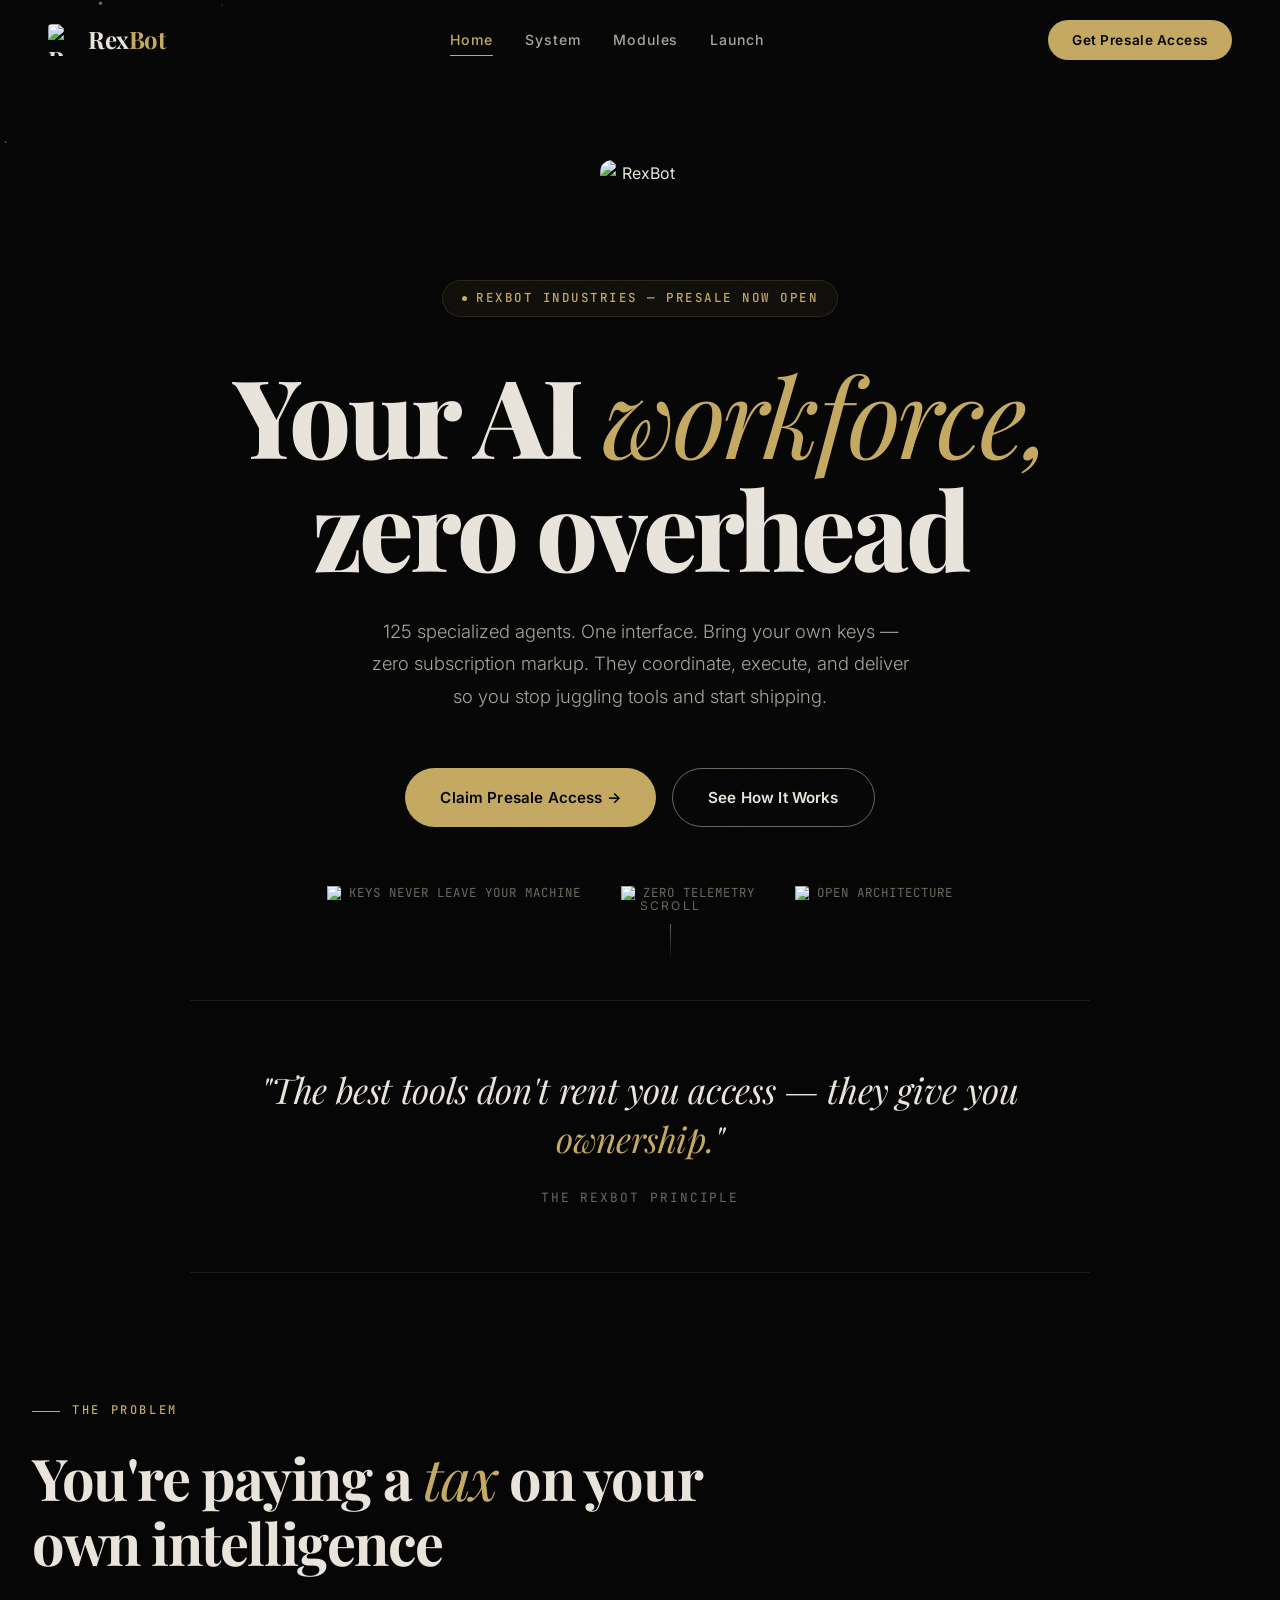
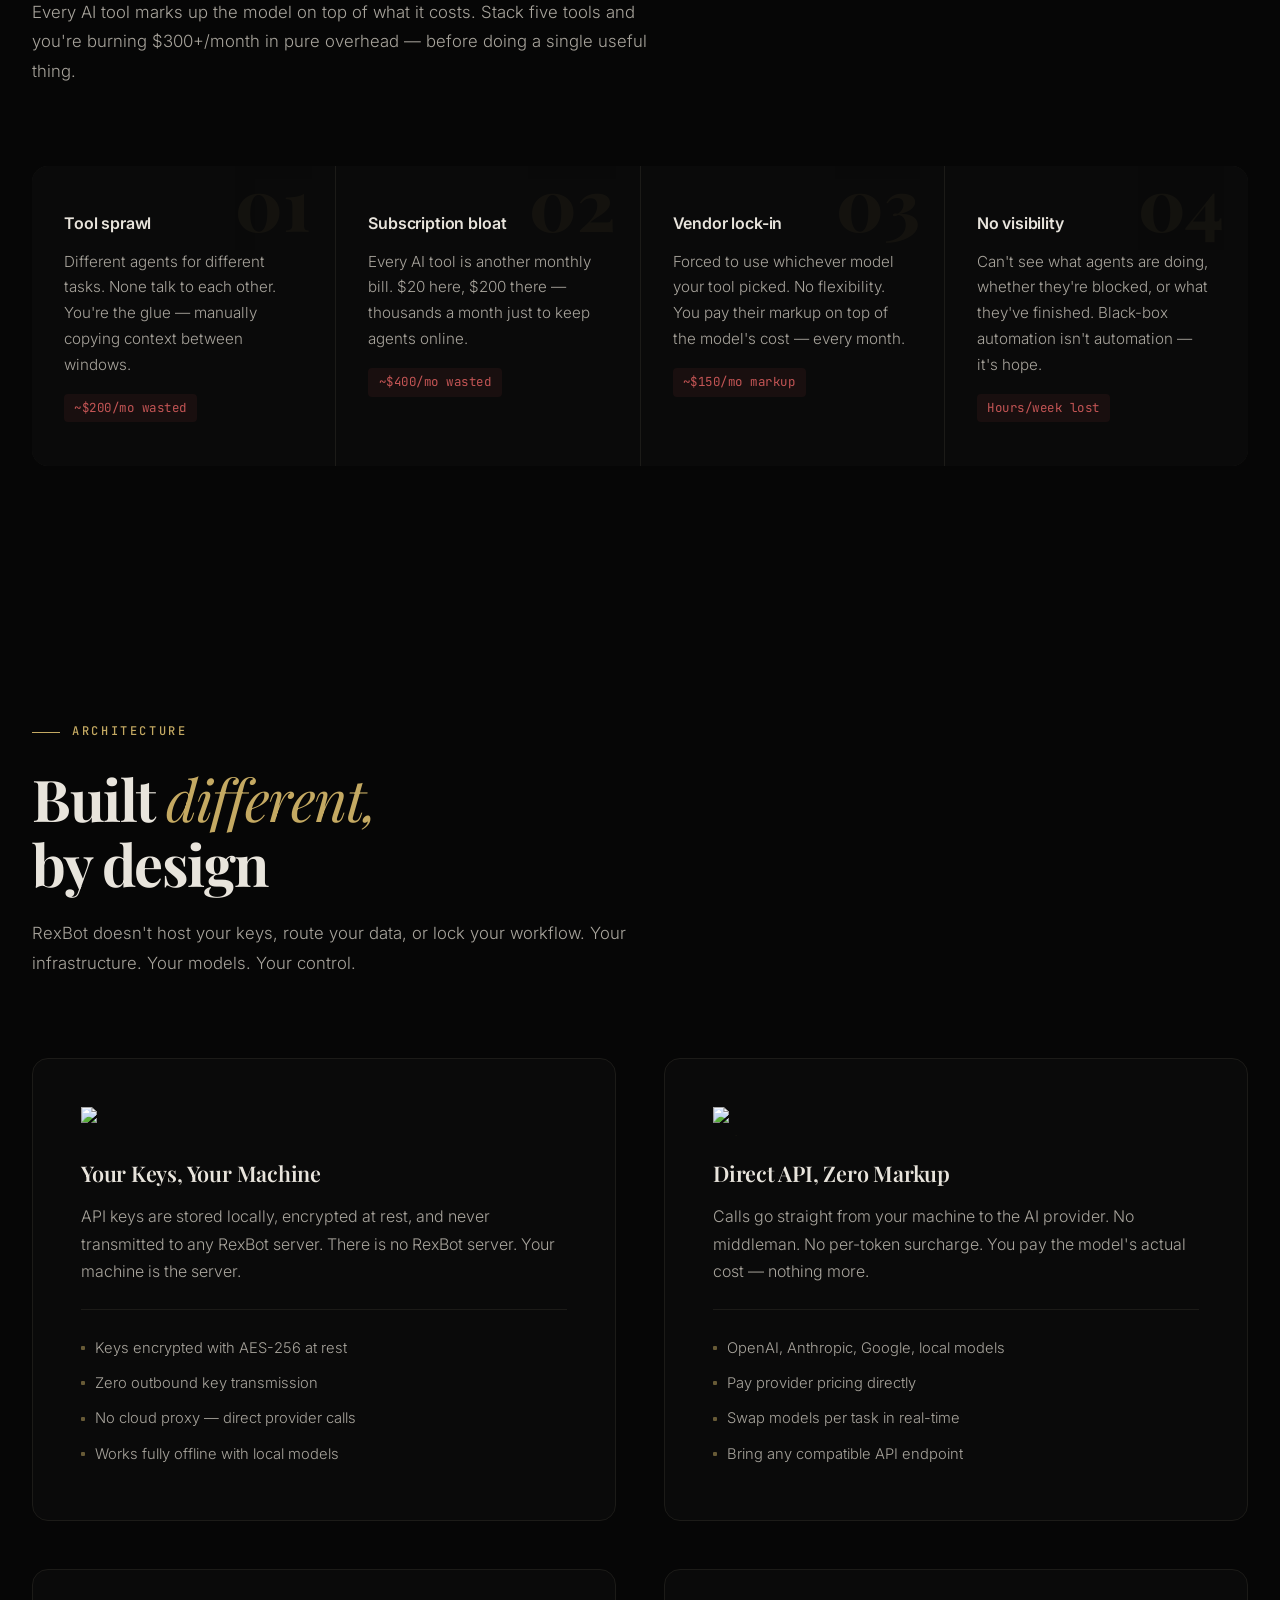
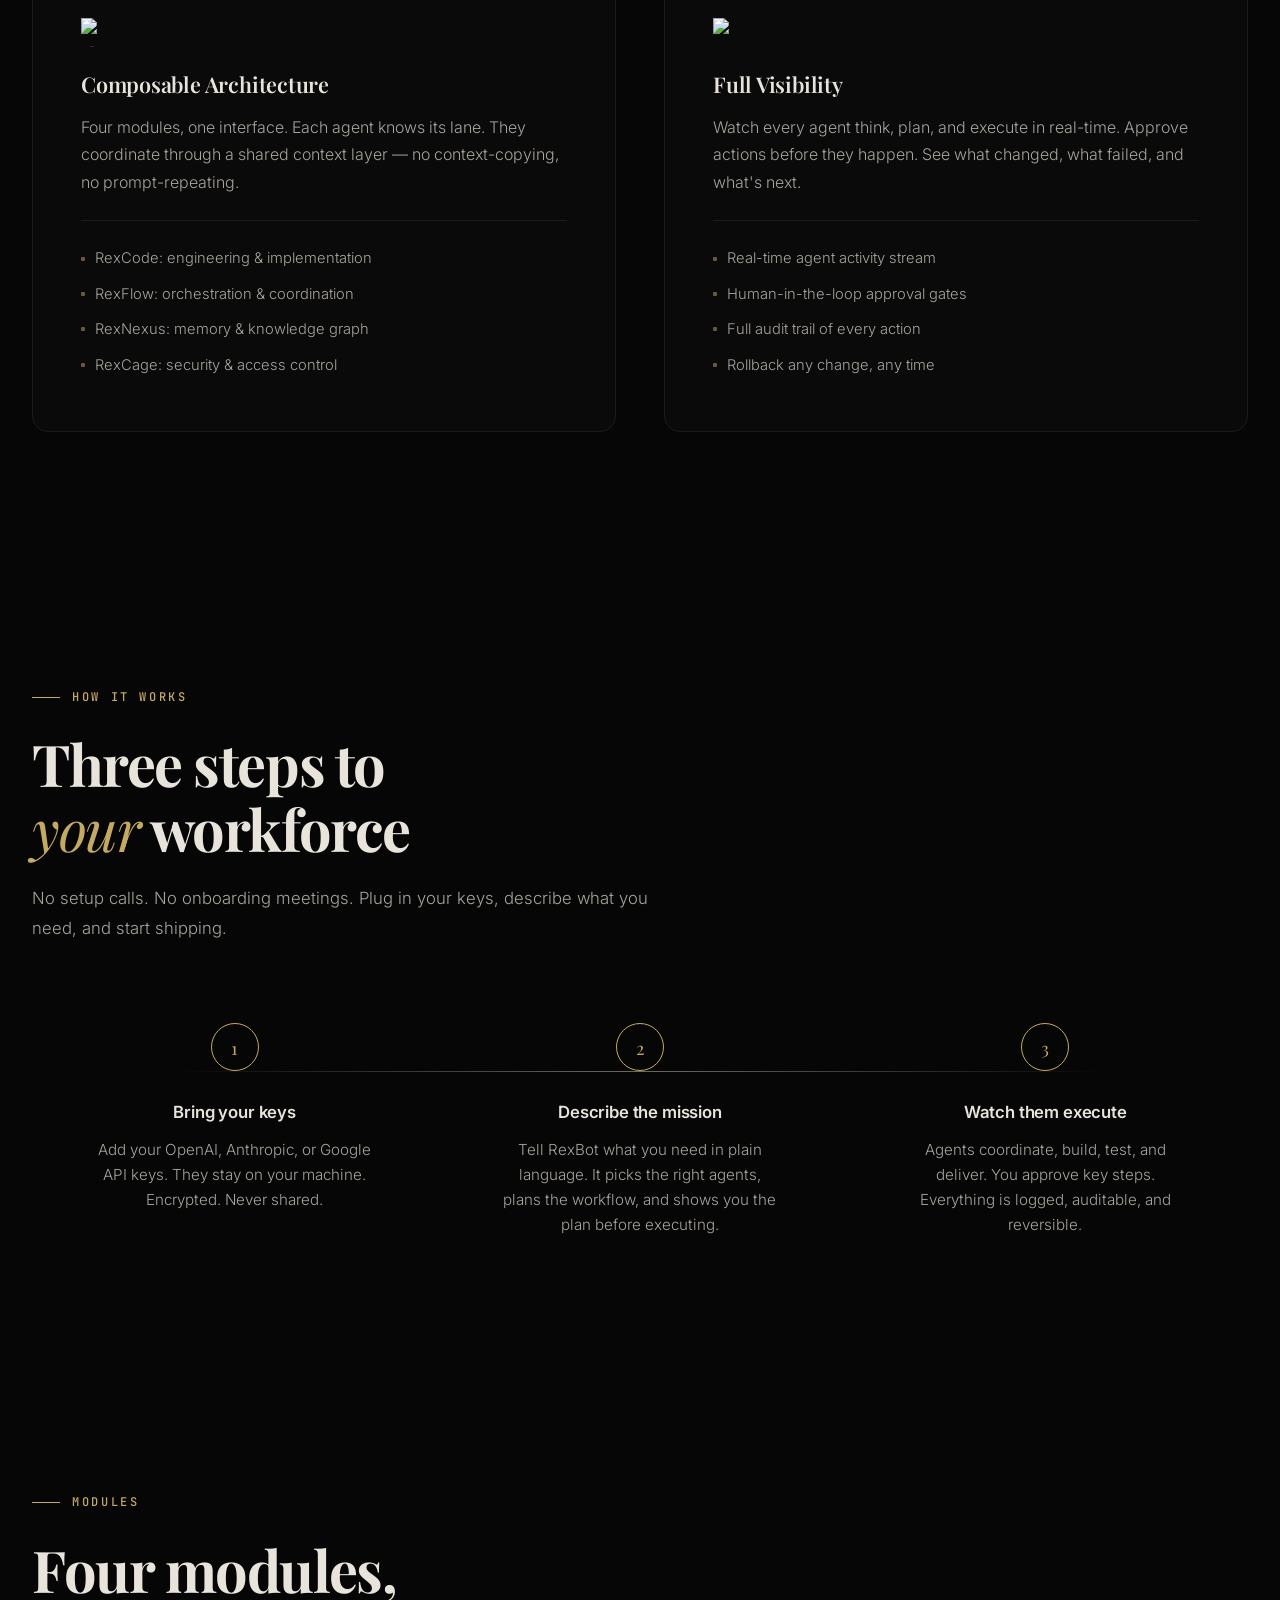
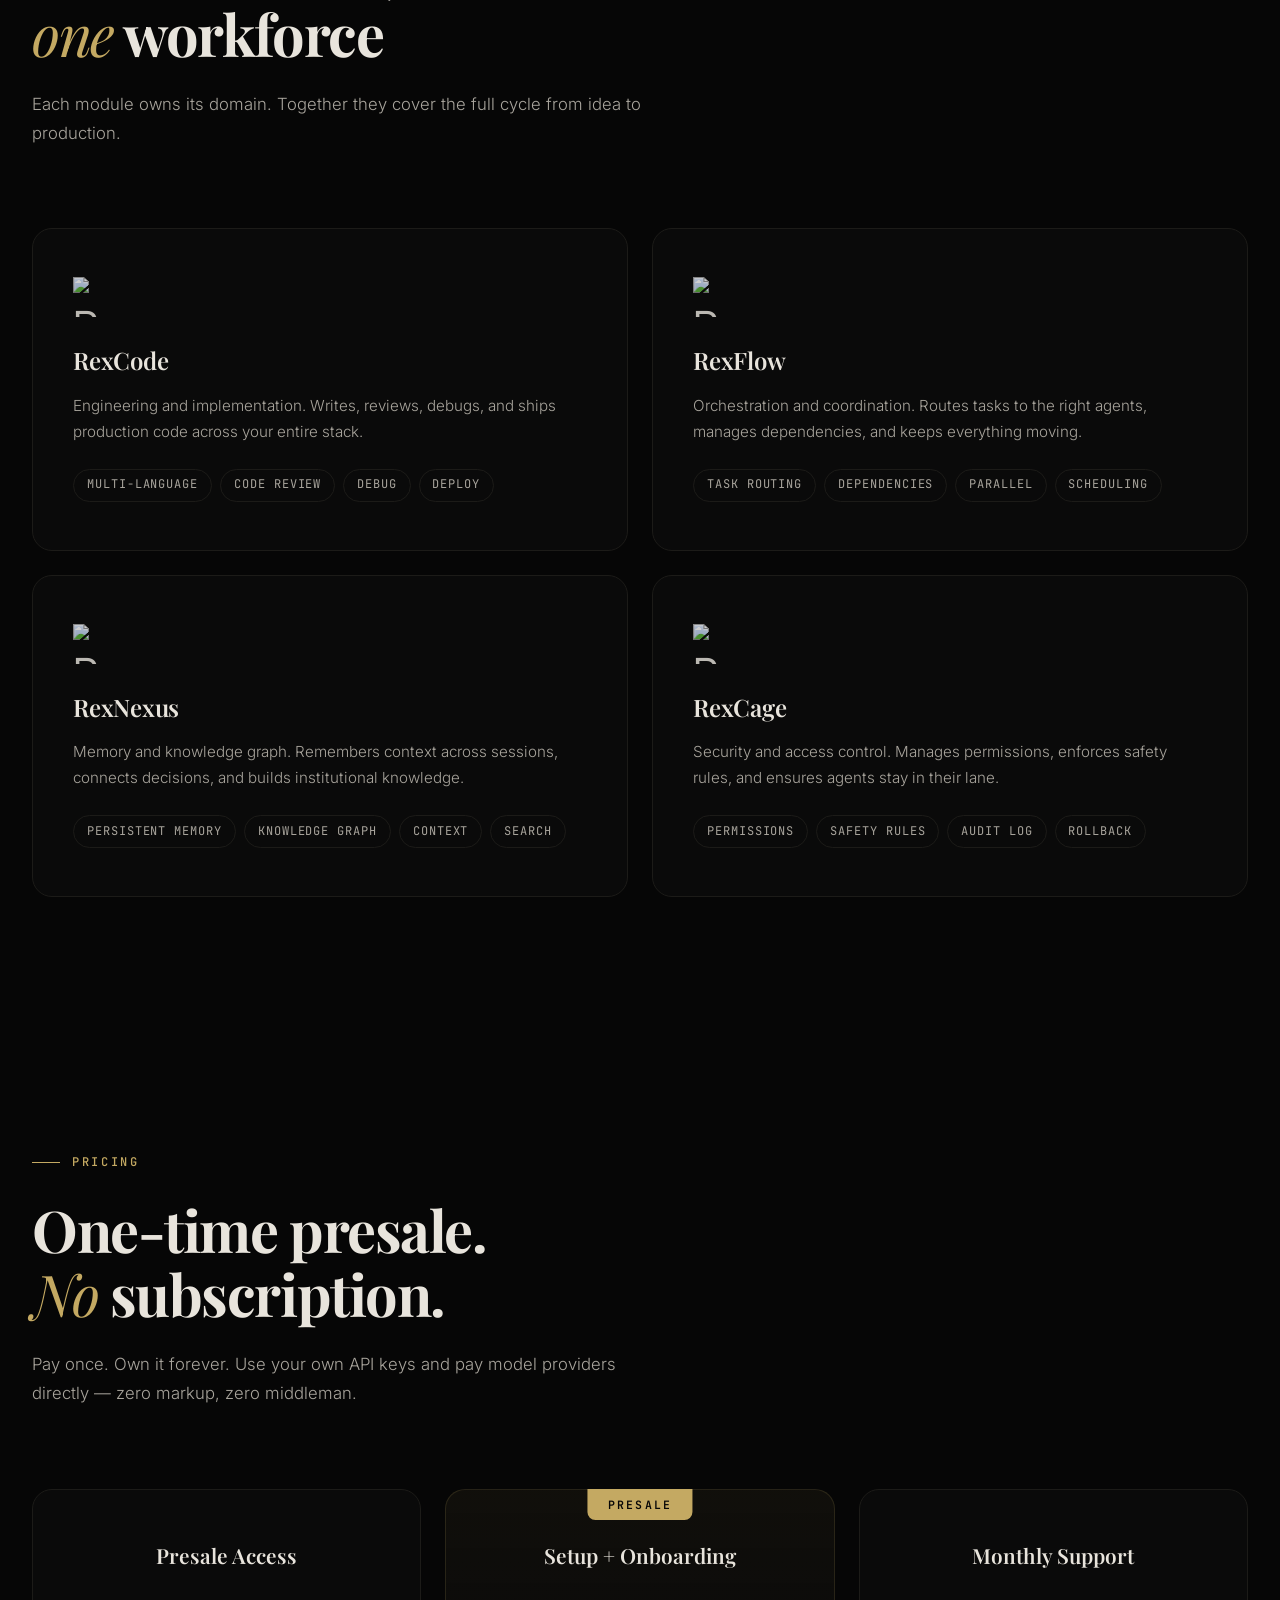
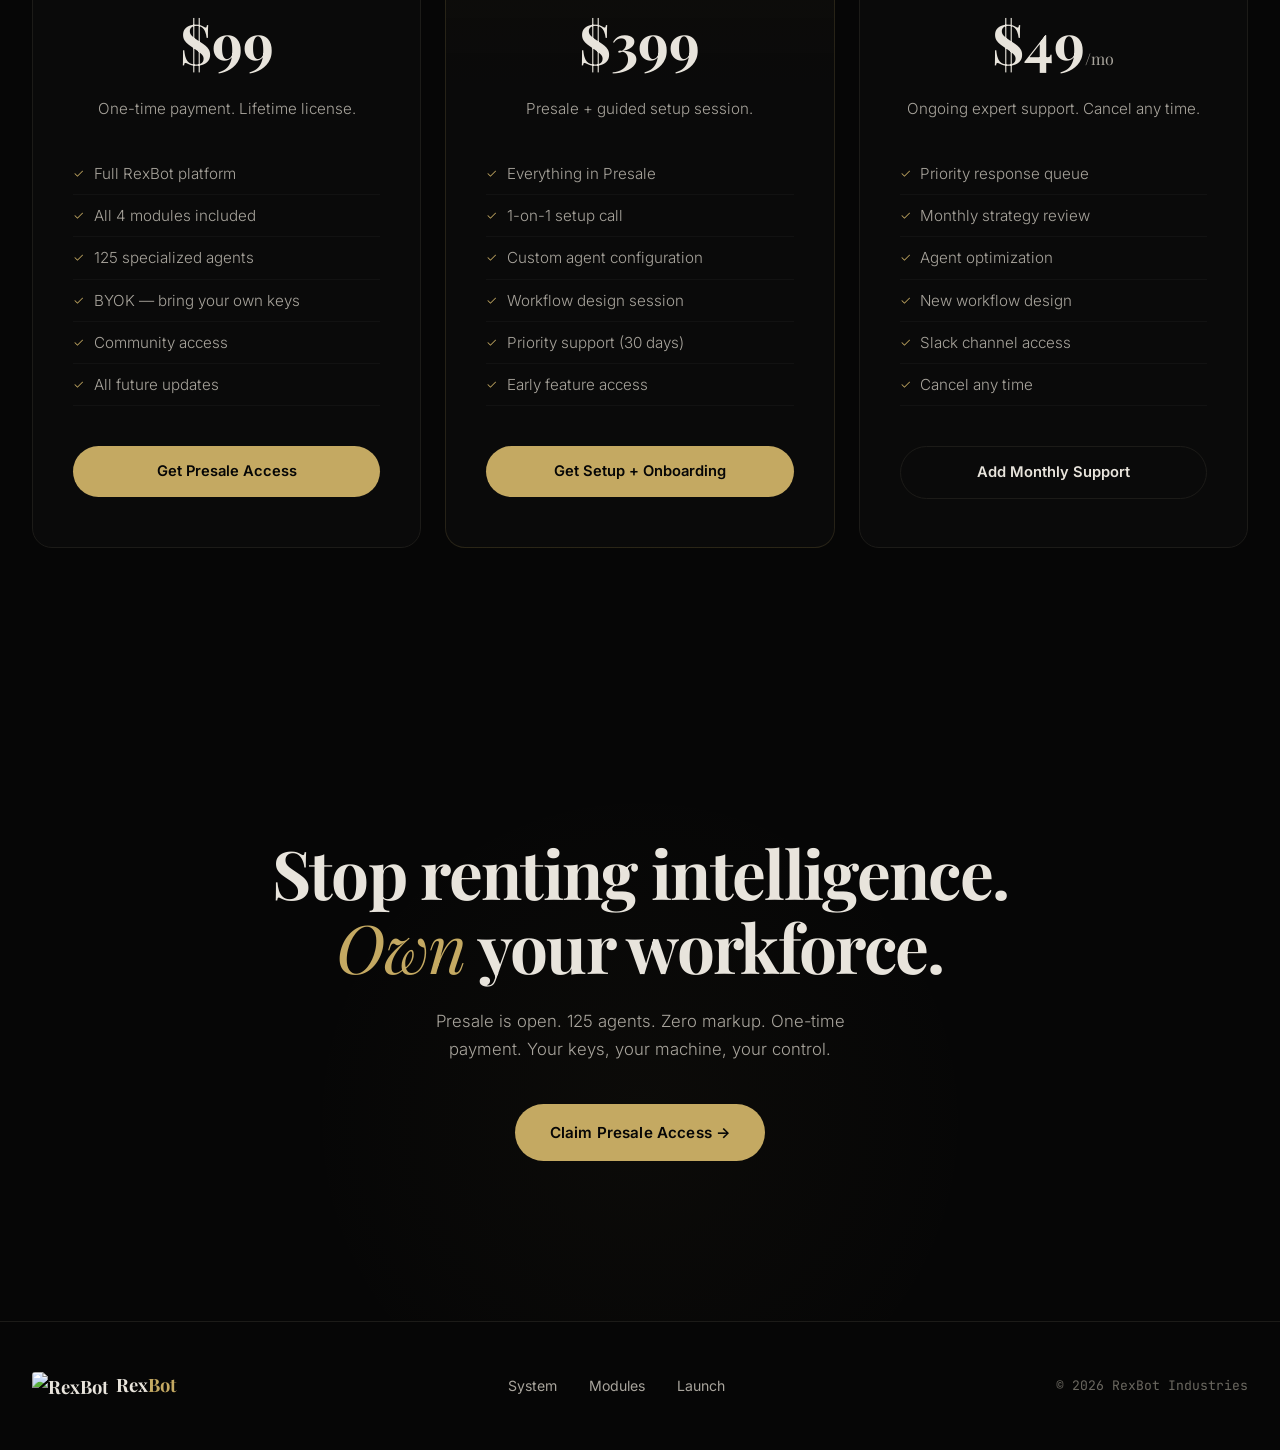
==== index.html @ f35b63c5 "feat: replace plain text diagram with Nano Banana architecture image" ====
<!DOCTYPE html>
<html lang="en">
<head>
<meta charset="UTF-8">
<meta name="viewport" content="width=device-width, initial-scale=1.0">
<title>RexBot — Your AI Workforce, Zero Overhead</title>
<link rel="icon" type="image/png" href="https://raw.githubusercontent.com/reggierexai-design/rexhub/main/assets/rexbot-logo.png">
<meta name="description" content="125 specialized AI agents. Zero subscription overhead. Bring your own keys. One-time presale.">
<meta property="og:title" content="RexBot — Your AI Workforce, Zero Overhead">
<meta property="og:description" content="125 specialized AI agents. Zero subscription overhead. Bring your own keys. One-time presale.">
<meta property="og:image" content="https://raw.githubusercontent.com/reggierexai-design/rexhub/main/assets/rexbot-logo.png">
<meta property="og:type" content="website">
<meta property="og:url" content="https://reggierexai-design.github.io/rexhub/">
<meta name="twitter:card" content="summary">
<meta name="twitter:title" content="RexBot — Your AI Workforce, Zero Overhead">
<meta name="twitter:description" content="125 specialized AI agents. Zero subscription overhead. Bring your own keys. One-time presale.">
<meta name="twitter:image" content="https://raw.githubusercontent.com/reggierexai-design/rexhub/main/assets/rexbot-logo.png">
<link rel="preconnect" href="https://fonts.googleapis.com">
<link rel="preconnect" href="https://fonts.gstatic.com" crossorigin>
<link href="https://fonts.googleapis.com/css2?family=Playfair+Display:ital,wght@0,400;0,500;0,600;0,700;0,800;0,900;1,400;1,500;1,700&family=Inter:wght@300;400;500;600&family=JetBrains+Mono:wght@400;500;600&display=swap" rel="stylesheet">
<style>
*,*::before,*::after{margin:0;padding:0;box-sizing:border-box}
:root{--bg:#060606;--bg-card:#0a0a0a;--bg-elevated:#0f0f0f;--bg-glass:rgba(255,255,255,0.02);--fg:#e8e4dc;--fg-muted:#a8a49c;--fg-dim:#6b6860;--fg-ghost:#1f1e1c;--gold:#c4a962;--gold-soft:rgba(196,169,98,0.06);--gold-mid:rgba(196,169,98,0.15);--gold-glow:rgba(196,169,98,0.3);--ivory:#f5f0e8;--warm-border:#1c1b18;--warm-border-light:#2a2825;--red:#c45555;--green:#5a9a6a;--font-display:'Playfair Display',Georgia,serif;--font-body:'Inter',system-ui,sans-serif;--font-mono:'JetBrains Mono',monospace;--page-max:1400px;--content-max:900px}
html{scroll-behavior:smooth}
body{font-family:var(--font-body);background:var(--bg);color:var(--fg);line-height:1.65;-webkit-font-smoothing:antialiased;overflow-x:hidden}
body::after{content:'';position:fixed;inset:0;background-image:url("data:image/svg+xml,%3Csvg viewBox='0 0 512 512' xmlns='http://www.w3.org/2000/svg'%3E%3Cfilter id='n'%3E%3CfeTurbulence type='fractalNoise' baseFrequency='0.85' numOctaves='4' stitchTiles='stitch'/%3E%3C/filter%3E%3Crect width='100%25' height='100%25' filter='url(%23n)' opacity='0.025'/%3E%3C/svg%3E");pointer-events:none;z-index:9999;opacity:.6}
nav{position:fixed;top:0;left:0;right:0;z-index:100;padding:1.25rem 3rem;display:flex;justify-content:space-between;align-items:center;background:transparent;transition:all .5s cubic-bezier(.16,1,.3,1)}
nav.scrolled{background:rgba(6,6,6,.92);backdrop-filter:blur(40px) saturate(120%);padding:.875rem 3rem;border-bottom:1px solid var(--warm-border)}
.nav-brand{font-family:var(--font-display);font-size:1.5rem;color:var(--fg);text-decoration:none;letter-spacing:-.02em;font-weight:700;display:flex;align-items:center}
.nav-brand span{color:var(--gold)}
.nav-links{display:flex;gap:2rem;align-items:center}
.nav-links a{color:var(--fg-muted);text-decoration:none;font-size:.88rem;font-weight:500;letter-spacing:.06em;transition:color .25s;position:relative}
.nav-links a::after{content:'';position:absolute;bottom:-4px;left:0;width:0;height:1px;background:var(--gold);transition:width .35s cubic-bezier(.16,1,.3,1)}
.nav-links a:hover{color:var(--fg)}
.nav-links a:hover::after{width:100%}
.nav-links a.active{color:var(--gold)}
.nav-links a.active::after{width:100%}
.nav-cta{background:var(--gold);color:var(--bg);padding:.55rem 1.5rem;border-radius:100px;font-weight:600;font-size:.85rem;text-decoration:none;letter-spacing:.04em;transition:all .3s}
.nav-cta:hover{transform:translateY(-1px);box-shadow:0 0 30px var(--gold-glow)}
.nav-toggle{display:none;background:none;border:none;cursor:pointer;padding:.5rem}
.nav-toggle span{display:block;width:24px;height:1.5px;background:var(--fg);margin:5px 0;transition:all .3s}
#app{min-height:100vh}
.page{display:none;opacity:0;transition:opacity .5s cubic-bezier(.16,1,.3,1)}
.page.active{display:block;opacity:1}
.hero{min-height:100vh;display:flex;flex-direction:column;justify-content:center;align-items:center;text-align:center;padding:10rem 2rem 6rem;position:relative;overflow:hidden}
.hero-canvas{position:absolute;inset:0;z-index:0}
.hero-content{position:relative;z-index:2;max-width:880px}
.hero-eyebrow{display:inline-flex;align-items:center;gap:.6rem;font-family:var(--font-mono);font-size:.78rem;font-weight:500;letter-spacing:.2em;text-transform:uppercase;color:var(--gold);margin-bottom:2.5rem;padding:.45rem 1.2rem;border:1px solid var(--gold-mid);border-radius:100px;background:var(--gold-soft);opacity:0;animation:revealUp .9s .3s forwards}
.hero-eyebrow .pulse{width:5px;height:5px;border-radius:50%;background:var(--gold);animation:pulse 2.5s infinite}
@keyframes pulse{0%,100%{opacity:1;box-shadow:0 0 0 0 var(--gold-glow)}50%{opacity:.5;box-shadow:0 0 0 8px transparent}}
.hero h1{font-family:var(--font-display);font-size:clamp(3rem,8.5vw,7rem);line-height:1.04;letter-spacing:-.035em;margin-bottom:2rem;font-weight:800;opacity:0;animation:revealUp 1s .5s forwards}
.hero h1 em{font-style:italic;color:var(--gold);font-weight:400}
.hero-sub{font-size:clamp(.95rem,1.8vw,1.15rem);color:var(--fg-muted);max-width:540px;margin:0 auto 3.5rem;line-height:1.75;font-weight:300;opacity:0;animation:revealUp .8s .8s forwards}
.hero-actions{display:flex;gap:1rem;justify-content:center;flex-wrap:wrap;opacity:0;animation:revealUp .8s 1s forwards}
.btn-hero{display:inline-flex;align-items:center;gap:.5rem;padding:1rem 2.2rem;border-radius:100px;font-weight:600;font-size:.95rem;text-decoration:none;transition:all .3s;letter-spacing:.01em}
.btn-hero-primary{background:var(--gold);color:var(--bg);box-shadow:0 0 0 0 var(--gold-glow)}
.btn-hero-primary:hover{transform:translateY(-2px);box-shadow:0 0 40px var(--gold-glow),0 12px 40px rgba(0,0,0,.5)}
.btn-hero-secondary{background:transparent;color:var(--fg);border:1px solid var(--fg-dim)}
.btn-hero-secondary:hover{border-color:var(--fg-muted);background:rgba(255,255,255,.02)}
.hero-trust{margin-top:3.5rem;display:flex;gap:2.5rem;justify-content:center;align-items:center;opacity:0;animation:revealUp .8s 1.3s forwards}
.hero-trust-item{font-family:var(--font-mono);font-size:.78rem;letter-spacing:.08em;text-transform:uppercase;color:var(--fg-dim);display:flex;align-items:center;gap:.5rem}
.hero-trust-item .shield{width:14px;height:14px;border:1px solid var(--fg-dim);border-radius:2px;display:flex;align-items:center;justify-content:center;font-size:.55rem;color:var(--gold)}
.hero-scroll-hint{position:absolute;bottom:2.5rem;left:50%;transform:translateX(-50%);display:flex;flex-direction:column;align-items:center;gap:.5rem;opacity:0;animation:revealUp .8s 1.6s forwards}
.hero-scroll-hint span{font-size:.75rem;letter-spacing:.18em;text-transform:uppercase;color:var(--fg-dim)}
.scroll-line{width:1px;height:36px;background:linear-gradient(to bottom,var(--fg-dim),transparent);animation:scrollPulse 2.5s infinite}
@keyframes scrollPulse{0%,100%{opacity:.2;transform:scaleY(1)}50%{opacity:.7;transform:scaleY(.5)}}
section{padding:8rem 2rem;max-width:var(--page-max);margin:0 auto}
.section-narrow{padding:8rem 2rem;max-width:var(--content-max);margin:0 auto}
.section-label{font-family:var(--font-mono);font-size:.75rem;font-weight:500;letter-spacing:.22em;text-transform:uppercase;color:var(--gold);margin-bottom:1.5rem;display:flex;align-items:center;gap:.75rem}
.section-label::before{content:'';width:28px;height:1px;background:var(--gold)}
section h2{font-family:var(--font-display);font-size:clamp(2.2rem,4.5vw,3.8rem);line-height:1.12;letter-spacing:-.025em;margin-bottom:1.5rem;font-weight:700}
section h2 em{font-style:italic;color:var(--gold);font-weight:400}
.section-desc{font-size:1.05rem;color:var(--fg-muted);max-width:620px;line-height:1.75;font-weight:300}
.philosophy{border-top:1px solid var(--warm-border);border-bottom:1px solid var(--warm-border);padding:4rem 2rem;text-align:center;max-width:var(--content-max);margin:0 auto}
.philosophy blockquote{font-family:var(--font-display);font-size:clamp(1.4rem,3vw,2.2rem);line-height:1.4;color:var(--fg);font-weight:400;font-style:italic;letter-spacing:-.01em}
.philosophy blockquote em{color:var(--gold);font-style:italic}
.philosophy cite{display:block;margin-top:1.5rem;font-family:var(--font-mono);font-size:.8rem;font-style:normal;letter-spacing:.15em;text-transform:uppercase;color:var(--fg-dim)}
.problem-grid{display:grid;grid-template-columns:repeat(4,1fr);gap:1px;margin-top:5rem;background:var(--warm-border);border-radius:16px;overflow:hidden}
.problem-card{background:var(--bg-card);padding:2.75rem 2rem;position:relative;overflow:hidden;transition:background .5s}
.problem-card:hover{background:var(--bg-elevated)}
.problem-card::before{content:'';position:absolute;top:0;left:0;right:0;height:1px;background:linear-gradient(90deg,transparent,var(--gold),transparent);opacity:0;transition:opacity .5s}
.problem-card:hover::before{opacity:.4}
.problem-card .card-num{font-family:var(--font-display);font-size:4.5rem;color:var(--gold);opacity:.05;position:absolute;top:0;right:1.5rem;line-height:1;font-weight:800}
.problem-card h3{font-family:var(--font-body);font-size:1rem;font-weight:600;margin-bottom:.75rem;color:var(--fg);letter-spacing:-.01em}
.problem-card p{font-size:.95rem;color:var(--fg-muted);line-height:1.7;font-weight:300}
.problem-card .cost-tag{display:inline-block;margin-top:1rem;font-family:var(--font-mono);font-size:.78rem;color:var(--red);background:rgba(196,85,85,.08);padding:.25rem .65rem;border-radius:4px;letter-spacing:.04em}
.arch-grid{display:grid;grid-template-columns:1fr 1fr;gap:3rem;margin-top:5rem}
.arch-block{padding:3rem;border:1px solid var(--warm-border);border-radius:16px;background:var(--bg-card);position:relative;overflow:hidden;transition:border-color .4s}
.arch-block:hover{border-color:var(--warm-border-light)}
.arch-block::after{content:'';position:absolute;top:0;left:0;width:3px;height:100%;background:linear-gradient(to bottom,var(--gold),transparent);opacity:0;transition:opacity .4s}
.arch-block:hover::after{opacity:.5}
.arch-block .arch-icon{font-size:1.8rem;margin-bottom:1.25rem;display:block;color:var(--gold)}
.arch-block h3{font-family:var(--font-display);font-size:1.35rem;margin-bottom:.75rem;font-weight:600;letter-spacing:-.01em}
.arch-block p{font-size:1rem;color:var(--fg-muted);line-height:1.7;font-weight:300}
.arch-block .arch-detail{margin-top:1.5rem;padding-top:1.25rem;border-top:1px solid var(--warm-border)}
.arch-block .arch-detail li{font-size:.92rem;color:var(--fg-muted);padding:.35rem 0;font-weight:300;list-style:none;display:flex;align-items:center;gap:.6rem}
.arch-block .arch-detail li::before{content:'';width:4px;height:4px;border-radius:1px;background:var(--gold);opacity:.5;flex-shrink:0}
.steps-container{margin-top:5rem;display:grid;grid-template-columns:1fr 1fr 1fr;gap:0;position:relative}
.steps-container::before{content:'';position:absolute;top:48px;left:12%;right:12%;height:1px;background:linear-gradient(90deg,transparent,var(--fg-dim),transparent)}
.step-block{text-align:center;padding:0 2.5rem;position:relative}
.step-num{width:48px;height:48px;border-radius:50%;border:1px solid var(--gold);display:flex;align-items:center;justify-content:center;margin:0 auto 1.75rem;font-family:var(--font-display);font-size:1.1rem;color:var(--gold);background:var(--bg);position:relative;z-index:2}
.step-block h3{font-size:1.05rem;font-weight:600;margin-bottom:.6rem;letter-spacing:-.01em}
.step-block p{font-size:.95rem;color:var(--fg-muted);line-height:1.65;font-weight:300;max-width:280px;margin:0 auto}
.modules-grid{display:grid;grid-template-columns:repeat(2,1fr);gap:1.5rem;margin-top:5rem}
.module-card{padding:3rem 2.5rem;border:1px solid var(--warm-border);border-radius:20px;background:var(--bg-card);position:relative;overflow:hidden;transition:all .5s cubic-bezier(.16,1,.3,1);cursor:pointer;text-decoration:none;display:block;color:inherit}
.module-card:hover{transform:translateY(-4px);border-color:var(--warm-border-light);box-shadow:0 20px 60px rgba(0,0,0,.4)}
.module-card::after{content:'';position:absolute;top:0;left:0;right:0;height:2px;background:var(--module-accent,var(--gold));opacity:0;transition:opacity .4s}
.module-card:hover::after{opacity:1}
.module-card .module-icon{font-size:2.5rem;margin-bottom:1.5rem;display:block;opacity:.8}
.module-card h3{font-family:var(--font-display);font-size:1.5rem;margin-bottom:.75rem;font-weight:600;letter-spacing:-.01em}
.module-card .module-tagline{font-size:.95rem;color:var(--fg-muted);line-height:1.7;font-weight:300;margin-bottom:1.5rem}
.module-card .module-features{display:flex;flex-wrap:wrap;gap:.5rem}
.module-card .module-features span{font-family:var(--font-mono);font-size:.75rem;letter-spacing:.08em;text-transform:uppercase;color:var(--fg-muted);padding:.35rem .8rem;border:1px solid var(--warm-border);border-radius:100px}
.module-card[data-module=rexcode]{--module-accent:#5b8def}
.module-card[data-module=rexflow]{--module-accent:#4ecdc4}
.module-card[data-module=rexnexus]{--module-accent:#8b5cf6}
.module-card[data-module=rexcage]{--module-accent:#e8a44a}
.pricing-section{padding:8rem 2rem;max-width:var(--page-max);margin:0 auto}
.pricing-grid{display:grid;grid-template-columns:repeat(3,1fr);gap:1.5rem;margin-top:5rem}
.pricing-card{padding:3rem 2.5rem;border:1px solid var(--warm-border);border-radius:20px;background:var(--bg-card);position:relative;text-align:center;transition:all .3s}
.pricing-card:hover{border-color:var(--warm-border-light)}
.pricing-card.featured{border-color:var(--gold-mid);background:linear-gradient(180deg,var(--gold-soft) 0%,var(--bg-card) 30%)}
.pricing-card.featured::before{content:'PRESALE';position:absolute;top:-1px;left:50%;transform:translateX(-50%);font-family:var(--font-mono);font-size:.72rem;letter-spacing:.18em;padding:.4rem 1.3rem;background:var(--gold);color:var(--bg);border-radius:0 0 8px 8px;font-weight:600}
.pricing-card h3{font-family:var(--font-display);font-size:1.3rem;margin-bottom:.5rem;font-weight:600}
.pricing-card .price{font-family:var(--font-display);font-size:3.5rem;font-weight:700;color:var(--fg);margin:1.5rem 0 .5rem}
.pricing-card .price span{font-size:1rem;font-weight:400;color:var(--fg-muted)}
.pricing-card .price-desc{font-size:.95rem;color:var(--fg-muted);margin-bottom:2rem;font-weight:300}
.pricing-card ul{list-style:none;text-align:left;margin-bottom:2.5rem}
.pricing-card li{font-size:.95rem;color:var(--fg-muted);padding:.5rem 0;border-bottom:1px solid rgba(255,255,255,.03);font-weight:300;display:flex;align-items:center;gap:.6rem}
.pricing-card li::before{content:'\2713';color:var(--gold);font-size:.8rem;flex-shrink:0}
.btn-price{display:inline-block;padding:.85rem 2rem;border-radius:100px;font-weight:600;font-size:.92rem;text-decoration:none;transition:all .3s;width:100%}
.btn-price-primary{background:var(--gold);color:var(--bg)}
.btn-price-primary:hover{box-shadow:0 0 30px var(--gold-glow);transform:translateY(-1px)}
.btn-price-outline{border:1px solid var(--warm-border);color:var(--fg)}
.btn-price-outline:hover{border-color:var(--fg-dim);background:rgba(255,255,255,.02)}
.cta-section{padding:10rem 2rem;text-align:center;position:relative;overflow:hidden}
.cta-section::before{content:'';position:absolute;bottom:-200px;left:50%;transform:translateX(-50%);width:800px;height:800px;background:radial-gradient(circle,rgba(196,169,98,.03) 0%,transparent 60%);pointer-events:none}
.cta-section h2{font-family:var(--font-display);font-size:clamp(2.5rem,5.5vw,4.2rem);line-height:1.1;letter-spacing:-.025em;margin-bottom:1.5rem;font-weight:700}
.cta-section h2 em{font-style:italic;color:var(--gold);font-weight:400}
.cta-section p{font-size:1.05rem;color:var(--fg-muted);max-width:480px;margin:0 auto 2.5rem;font-weight:300}
footer{border-top:1px solid var(--warm-border);padding:3rem 2rem;display:flex;justify-content:space-between;align-items:center;max-width:var(--page-max);margin:0 auto}
footer .footer-brand{font-family:var(--font-display);font-size:1.15rem;font-weight:700}
footer .footer-brand span{color:var(--gold)}
footer .footer-links{display:flex;gap:2rem}
footer .footer-links a{font-size:.88rem;color:var(--fg-muted);text-decoration:none;transition:color .2s}
footer .footer-links a:hover{color:var(--fg)}
footer .footer-copy{font-size:.82rem;color:var(--fg-dim);font-family:var(--font-mono)}
.module-hero{min-height:60vh;display:flex;flex-direction:column;justify-content:flex-end;padding:8rem 2rem 4rem;max-width:var(--content-max);margin:0 auto;position:relative}
.module-hero .breadcrumb{font-family:var(--font-mono);font-size:.78rem;letter-spacing:.12em;text-transform:uppercase;color:var(--fg-dim);margin-bottom:2rem;display:flex;align-items:center;gap:.5rem}
.module-hero .breadcrumb a{color:var(--fg-muted);text-decoration:none;transition:color .2s}
.module-hero .breadcrumb a:hover{color:var(--gold)}
.module-hero .module-badge{font-family:var(--font-mono);font-size:.78rem;font-weight:600;letter-spacing:.16em;text-transform:uppercase;color:var(--module-accent,var(--gold));margin-bottom:1rem;padding:.4rem 1rem;border:1px solid;color:var(--module-accent,var(--gold));border-radius:100px;display:inline-block;opacity:.7}
.module-hero h1{font-family:var(--font-display);font-size:clamp(2.5rem,5vw,4rem);line-height:1.1;letter-spacing:-.025em;margin-bottom:1.25rem;font-weight:700}
.module-hero h1 em{font-style:italic;color:var(--module-accent,var(--gold));font-weight:400}
.module-hero .module-tagline{font-size:1.1rem;color:var(--fg-muted);max-width:560px;line-height:1.7;font-weight:300}
.module-detail{padding:4rem 2rem 8rem;max-width:var(--content-max);margin:0 auto}
.module-detail h2{font-family:var(--font-display);font-size:1.8rem;margin-bottom:1.25rem;font-weight:600;letter-spacing:-.01em}
.module-detail h2 em{font-style:italic;color:var(--module-accent,var(--gold));font-weight:400}
.module-detail p{font-size:.95rem;color:var(--fg-muted);line-height:1.75;font-weight:300;margin-bottom:1.5rem;max-width:680px}
.feature-list{display:grid;grid-template-columns:1fr 1fr;gap:1.5rem;margin:3rem 0}
.feature-item{padding:2rem;border:1px solid var(--warm-border);border-radius:14px;background:var(--bg-card);transition:border-color .3s}
.feature-item:hover{border-color:var(--warm-border-light)}
.feature-item h4{font-family:var(--font-display);font-size:1.1rem;margin-bottom:.5rem;font-weight:600}
.feature-item p{font-size:.92rem;color:var(--fg-muted);line-height:1.65;font-weight:300;margin:0}
.safety-block{padding:2.5rem;border:1px solid var(--warm-border);border-radius:14px;background:linear-gradient(135deg,var(--gold-soft) 0%,var(--bg-card) 60%);margin:3rem 0}
.safety-block h3{font-family:var(--font-display);font-size:1.3rem;margin-bottom:1rem;font-weight:600;color:var(--gold)}
.safety-block p{font-size:.95rem;color:var(--fg-muted);line-height:1.7;font-weight:300;margin-bottom:1rem}
.safety-block ul{list-style:none;padding:0}
.safety-block li{font-size:.95rem;color:var(--fg-muted);padding:.35rem 0;padding-left:1.5rem;position:relative;font-weight:300}
.safety-block li::before{content:'\2713';position:absolute;left:0;color:var(--gold);opacity:.5;font-size:.5rem;top:.5rem}
.module-cta{padding:4rem 2rem;text-align:center;border-top:1px solid var(--warm-border)}
.system-intro{padding:8rem 2rem 4rem;max-width:var(--content-max);margin:0 auto;text-align:center}
.system-intro h1{font-family:var(--font-display);font-size:clamp(2.5rem,5vw,4rem);line-height:1.1;letter-spacing:-.025em;margin-bottom:1.5rem;font-weight:700}
.system-intro h1 em{font-style:italic;color:var(--gold);font-weight:400}
.system-intro p{font-size:1.05rem;color:var(--fg-muted);max-width:600px;margin:0 auto;line-height:1.75;font-weight:300}
.trust-pillars{display:grid;grid-template-columns:repeat(3,1fr);gap:2rem;margin-top:5rem}
.trust-pillar{padding:2.5rem 2rem;border:1px solid var(--warm-border);border-radius:16px;background:var(--bg-card);text-align:center;transition:all .4s}
.trust-pillar:hover{border-color:var(--gold-mid);transform:translateY(-2px)}
.trust-pillar .pillar-icon{font-size:2rem;margin-bottom:1.25rem;color:var(--gold)}
.trust-pillar h3{font-family:var(--font-display);font-size:1.25rem;margin-bottom:.75rem;font-weight:600}
.trust-pillar p{font-size:.95rem;color:var(--fg-muted);line-height:1.65;font-weight:300}
.security-architecture{padding:6rem 2rem;max-width:var(--content-max);margin:0 auto}
.sec-diagram{padding:3rem;border:1px solid var(--warm-border);border-radius:16px;background:var(--bg-card);margin-top:3rem;font-family:var(--font-mono);font-size:.75rem;color:var(--fg-muted);line-height:2;white-space:pre;overflow-x:auto}
.sec-diagram .gold{color:var(--gold)}
.sec-diagram .dim{color:var(--fg-dim)}
.launch-hero{padding:8rem 2rem 4rem;max-width:var(--content-max);margin:0 auto;text-align:center}
.launch-hero h1{font-family:var(--font-display);font-size:clamp(2.5rem,5vw,4rem);line-height:1.1;letter-spacing:-.025em;margin-bottom:1.5rem;font-weight:700}
.launch-hero h1 em{font-style:italic;color:var(--gold);font-weight:400}
.faq-section{padding:4rem 2rem;max-width:var(--content-max);margin:0 auto}
.faq-item{border-bottom:1px solid var(--warm-border);padding:1.5rem 0;cursor:pointer}
.faq-question{font-family:var(--font-display);font-size:1.1rem;font-weight:600;display:flex;justify-content:space-between;align-items:center;transition:color .2s}
.faq-question:hover{color:var(--gold)}
.faq-question .faq-toggle{font-size:1.2rem;color:var(--gold);transition:transform .3s}
.faq-item.open .faq-toggle{transform:rotate(45deg)}
.faq-answer{max-height:0;overflow:hidden;transition:max-height .4s ease,padding .4s ease}
.faq-item.open .faq-answer{max-height:300px;padding-top:1rem}
.faq-answer p{font-size:1rem;color:var(--fg-muted);line-height:1.7;font-weight:300}
@keyframes revealUp{from{opacity:0;transform:translateY(30px)}to{opacity:1;transform:translateY(0)}}
.reveal{opacity:0;transform:translateY(40px);transition:opacity .8s cubic-bezier(.16,1,.3,1),transform .8s cubic-bezier(.16,1,.3,1)}
.reveal.visible{opacity:1;transform:translateY(0)}
.reveal-delay-1{transition-delay:.1s}.reveal-delay-2{transition-delay:.2s}.reveal-delay-3{transition-delay:.3s}.reveal-delay-4{transition-delay:.4s}
@media(max-width:1024px){.problem-grid{grid-template-columns:repeat(2,1fr)}.arch-grid{grid-template-columns:1fr}.modules-grid{grid-template-columns:1fr}.steps-container{grid-template-columns:1fr;gap:3rem}.steps-container::before{display:none}.trust-pillars{grid-template-columns:1fr}.feature-list{grid-template-columns:1fr}.pricing-grid{grid-template-columns:1fr}}
@media(max-width:768px){nav{padding:1rem 1.5rem}nav.scrolled{padding:.75rem 1.5rem}.nav-links{display:none}.nav-toggle{display:block}.hero{padding:7rem 1.5rem 3.5rem}section,.pricing-section,.cta-section{padding:5rem 1.5rem}.problem-grid{grid-template-columns:1fr}.pricing-grid{grid-template-columns:1fr}footer{flex-direction:column;gap:1rem;text-align:center}.module-hero{padding:6rem 1.5rem 3rem}}

/* MODULES LANDING PAGE */
.modules-landing-hero{padding:10rem 2rem 4rem;max-width:var(--content-max);margin:0 auto;text-align:center}
.modules-landing-hero h1{font-family:var(--font-display);font-size:clamp(2.5rem,5vw,4rem);line-height:1.1;letter-spacing:-.025em;margin-bottom:1.5rem;font-weight:700}
.modules-landing-hero h1 em{font-style:italic;color:var(--gold);font-weight:400}
.modules-landing-hero .modules-landing-sub{font-size:1.1rem;color:var(--fg-muted);max-width:580px;margin:0 auto 4rem;line-height:1.75;font-weight:300}
.modules-landing-grid{display:grid;grid-template-columns:1fr 1fr;gap:2rem;max-width:var(--page-max);margin:0 auto;padding:0 2rem 8rem}
.module-landing-card{padding:3.5rem 3rem;border:1px solid var(--warm-border);border-radius:24px;background:var(--bg-card);position:relative;overflow:hidden;transition:all .5s cubic-bezier(.16,1,.3,1);cursor:pointer;text-decoration:none;display:block;color:inherit}
.module-landing-card:hover{transform:translateY(-6px);border-color:var(--warm-border-light);box-shadow:0 24px 60px rgba(0,0,0,.5)}
.module-landing-card::after{content:'';position:absolute;top:0;left:0;right:0;height:3px;opacity:0;transition:opacity .4s}
.module-landing-card:hover::after{opacity:1}
.module-landing-card[data-module=rexcode]::after{background:#5b8def}
.module-landing-card[data-module=rexflow]::after{background:#4ecdc4}
.module-landing-card[data-module=rexnexus]::after{background:#8b5cf6}
.module-landing-card[data-module=rexcage]::after{background:#e8a44a}
.module-landing-card .ml-icon{width:3.5rem;height:3.5rem;margin-bottom:2rem;display:block}
.module-landing-card h2{font-family:var(--font-display);font-size:1.8rem;margin-bottom:.75rem;font-weight:600;letter-spacing:-.01em}
.module-landing-card h2 em{font-style:italic;font-weight:400}
.module-landing-card[data-module=rexcode] h2 em{color:#5b8def}
.module-landing-card[data-module=rexflow] h2 em{color:#4ecdc4}
.module-landing-card[data-module=rexnexus] h2 em{color:#8b5cf6}
.module-landing-card[data-module=rexcage] h2 em{color:#e8a44a}
.module-landing-card .ml-tagline{font-size:1rem;color:var(--fg-muted);line-height:1.7;font-weight:300;margin-bottom:2rem;max-width:480px}
.module-landing-card .ml-features{display:flex;flex-wrap:wrap;gap:.5rem;margin-bottom:2rem}
.module-landing-card .ml-features span{font-family:var(--font-mono);font-size:.75rem;letter-spacing:.08em;text-transform:uppercase;color:var(--fg-muted);padding:.35rem .8rem;border:1px solid var(--warm-border);border-radius:100px}
.module-landing-card .ml-cta{font-family:var(--font-mono);font-size:.8rem;letter-spacing:.1em;text-transform:uppercase;color:var(--gold);display:inline-flex;align-items:center;gap:.5rem;transition:gap .3s}
.module-landing-card:hover .ml-cta{gap:.8rem}
.module-landing-card .ml-cta::after{content:'→';transition:transform .3s}
.module-landing-card:hover .ml-cta::after{transform:translateX(3px)}
@media(max-width:768px){.modules-landing-grid{grid-template-columns:1fr;padding:0 1.5rem 5rem}.module-landing-card{padding:2.5rem 2rem}}
</style>
</head>
<body>
<nav id="mainNav">
<a href="#/" class="nav-brand" data-nav><img src="https://raw.githubusercontent.com/reggierexai-design/rexhub/main/assets/rexbot-logo.png" alt="RexBot" style="height:2rem;width:2rem;border-radius:4px;object-fit:cover;margin-right:.5rem">Rex<span>Bot</span></a>
<div class="nav-links" id="navLinks">
<a href="#/" data-nav>Home</a>
<a href="#/system" data-nav>System</a>
<a href="#/modules" data-nav>Modules</a>
<a href="#/launch" data-nav>Launch</a>
</div>
<a href="#/launch" class="nav-cta" data-nav>Get Presale Access</a>
<button class="nav-toggle" id="navToggle" aria-label="Menu"><span></span><span></span><span></span></button>
</nav>

<div id="app">

<!-- HOME PAGE -->
<div class="page" id="page-home">

<section class="hero">
<canvas class="hero-canvas" id="heroCanvas"></canvas>
<div class="hero-content">
<img src="https://raw.githubusercontent.com/reggierexai-design/rexhub/main/assets/rexbot-logo.png" alt="RexBot" style="width:5rem;height:5rem;border-radius:12px;object-fit:cover;margin:0 auto 2.5rem;display:block;opacity:0;animation:revealUp .8s .2s forwards">
<div class="hero-eyebrow"><span class="pulse"></span> RexBot Industries — Presale Now Open</div>
<h1>Your AI <em>workforce,</em><br>zero overhead</h1>
<p class="hero-sub">125 specialized agents. One interface. Bring your own keys — zero subscription markup. They coordinate, execute, and deliver so you stop juggling tools and start shipping.</p>
<div class="hero-actions">
<a href="#/launch" class="btn-hero btn-hero-primary" data-nav>Claim Presale Access →</a>
<a href="#/system" class="btn-hero btn-hero-secondary" data-nav>See How It Works</a>
</div>
<div class="hero-trust">
<div class="hero-trust-item"><span class="shield"><img src="https://raw.githubusercontent.com/reggierexai-design/rexhub/main/assets/icon-trust-shield.png" alt="✓" style="width:14px;height:14px;display:block"></span> Keys never leave your machine</div>
<div class="hero-trust-item"><span class="shield"><img src="https://raw.githubusercontent.com/reggierexai-design/rexhub/main/assets/icon-trust-shield.png" alt="✓" style="width:14px;height:14px;display:block"></span> Zero telemetry</div>
<div class="hero-trust-item"><span class="shield"><img src="https://raw.githubusercontent.com/reggierexai-design/rexhub/main/assets/icon-trust-shield.png" alt="✓" style="width:14px;height:14px;display:block"></span> Open architecture</div>
</div>
</div>
<div class="hero-scroll-hint">
<span>Scroll</span>
<div class="scroll-line"></div>
</div>
</section>

<div class="philosophy reveal">
<blockquote>"The best tools don't rent you access — they give you <em>ownership.</em>"</blockquote>
<cite>The RexBot Principle</cite>
</div>

<section class="section" id="problem">
<div class="section-label reveal">The Problem</div>
<h2 class="reveal">You're paying a <em>tax</em> on your<br>own intelligence</h2>
<p class="section-desc reveal">Every AI tool marks up the model on top of what it costs. Stack five tools and you're burning $300+/month in pure overhead — before doing a single useful thing.</p>
<div class="problem-grid">
<div class="problem-card reveal reveal-delay-1">
<span class="card-num">01</span>
<h3>Tool sprawl</h3>
<p>Different agents for different tasks. None talk to each other. You're the glue — manually copying context between windows.</p>
<span class="cost-tag">~$200/mo wasted</span>
</div>
<div class="problem-card reveal reveal-delay-2">
<span class="card-num">02</span>
<h3>Subscription bloat</h3>
<p>Every AI tool is another monthly bill. $20 here, $200 there — thousands a month just to keep agents online.</p>
<span class="cost-tag">~$400/mo wasted</span>
</div>
<div class="problem-card reveal reveal-delay-3">
<span class="card-num">03</span>
<h3>Vendor lock-in</h3>
<p>Forced to use whichever model your tool picked. No flexibility. You pay their markup on top of the model's cost — every month.</p>
<span class="cost-tag">~$150/mo markup</span>
</div>
<div class="problem-card reveal reveal-delay-4">
<span class="card-num">04</span>
<h3>No visibility</h3>
<p>Can't see what agents are doing, whether they're blocked, or what they've finished. Black-box automation isn't automation — it's hope.</p>
<span class="cost-tag">Hours/week lost</span>
</div>
</div>
</section>

<section class="section" id="architecture">
<div class="section-label reveal">Architecture</div>
<h2 class="reveal">Built <em>different,</em><br>by design</h2>
<p class="section-desc reveal">RexBot doesn't host your keys, route your data, or lock your workflow. Your infrastructure. Your models. Your control.</p>
<div class="arch-grid">
<div class="arch-block reveal reveal-delay-1">
<span class="arch-icon"><img src="https://raw.githubusercontent.com/reggierexai-design/rexhub/main/assets/icon-key-vault.png" alt="Key Vault" style="width:1.8rem;height:1.8rem;display:block"></span>
<h3>Your Keys, Your Machine</h3>
<p>API keys are stored locally, encrypted at rest, and never transmitted to any RexBot server. There is no RexBot server. Your machine is the server.</p>
<ul class="arch-detail">
<li>Keys encrypted with AES-256 at rest</li>
<li>Zero outbound key transmission</li>
<li>No cloud proxy — direct provider calls</li>
<li>Works fully offline with local models</li>
</ul>
</div>
<div class="arch-block reveal reveal-delay-2">
<span class="arch-icon"><img src="https://raw.githubusercontent.com/reggierexai-design/rexhub/main/assets/icon-direct-api.png" alt="Direct API" style="width:1.8rem;height:1.8rem;display:block"></span>
<h3>Direct API, Zero Markup</h3>
<p>Calls go straight from your machine to the AI provider. No middleman. No per-token surcharge. You pay the model's actual cost — nothing more.</p>
<ul class="arch-detail">
<li>OpenAI, Anthropic, Google, local models</li>
<li>Pay provider pricing directly</li>
<li>Swap models per task in real-time</li>
<li>Bring any compatible API endpoint</li>
</ul>
</div>
<div class="arch-block reveal reveal-delay-3">
<span class="arch-icon"><img src="https://raw.githubusercontent.com/reggierexai-design/rexhub/main/assets/icon-composable.png" alt="Composable" style="width:1.8rem;height:1.8rem;display:block"></span>
<h3>Composable Architecture</h3>
<p>Four modules, one interface. Each agent knows its lane. They coordinate through a shared context layer — no context-copying, no prompt-repeating.</p>
<ul class="arch-detail">
<li>RexCode: engineering & implementation</li>
<li>RexFlow: orchestration & coordination</li>
<li>RexNexus: memory & knowledge graph</li>
<li>RexCage: security & access control</li>
</ul>
</div>
<div class="arch-block reveal reveal-delay-4">
<span class="arch-icon"><img src="https://raw.githubusercontent.com/reggierexai-design/rexhub/main/assets/icon-visibility.png" alt="Visibility" style="width:1.8rem;height:1.8rem;display:block"></span>
<h3>Full Visibility</h3>
<p>Watch every agent think, plan, and execute in real-time. Approve actions before they happen. See what changed, what failed, and what's next.</p>
<ul class="arch-detail">
<li>Real-time agent activity stream</li>
<li>Human-in-the-loop approval gates</li>
<li>Full audit trail of every action</li>
<li>Rollback any change, any time</li>
</ul>
</div>
</div>
</section>

<section class="section" id="how-it-works">
<div class="section-label reveal">How It Works</div>
<h2 class="reveal">Three steps to<br><em>your</em> workforce</h2>
<p class="section-desc reveal">No setup calls. No onboarding meetings. Plug in your keys, describe what you need, and start shipping.</p>
<div class="steps-container">
<div class="step-block reveal reveal-delay-1">
<div class="step-num">1</div>
<h3>Bring your keys</h3>
<p>Add your OpenAI, Anthropic, or Google API keys. They stay on your machine. Encrypted. Never shared.</p>
</div>
<div class="step-block reveal reveal-delay-2">
<div class="step-num">2</div>
<h3>Describe the mission</h3>
<p>Tell RexBot what you need in plain language. It picks the right agents, plans the workflow, and shows you the plan before executing.</p>
</div>
<div class="step-block reveal reveal-delay-3">
<div class="step-num">3</div>
<h3>Watch them execute</h3>
<p>Agents coordinate, build, test, and deliver. You approve key steps. Everything is logged, auditable, and reversible.</p>
</div>
</div>
</section>

<section class="section" id="modules">
<div class="section-label reveal">Modules</div>
<h2 class="reveal">Four modules,<br><em>one</em> workforce</h2>
<p class="section-desc reveal">Each module owns its domain. Together they cover the full cycle from idea to production.</p>
<div class="modules-grid">
<a href="#/modules/rexcode" class="module-card reveal reveal-delay-1" data-module="rexcode" data-nav>
<span class="module-icon"><img src="https://raw.githubusercontent.com/reggierexai-design/rexhub/main/assets/icon-rexcode.png" alt="RexCode" style="width:2.5rem;height:2.5rem;display:block"></span>
<h3>RexCode</h3>
<p class="module-tagline">Engineering and implementation. Writes, reviews, debugs, and ships production code across your entire stack.</p>
<div class="module-features">
<span>Multi-language</span><span>Code Review</span><span>Debug</span><span>Deploy</span>
</div>
</a>
<a href="#/modules/rexflow" class="module-card reveal reveal-delay-2" data-module="rexflow" data-nav>
<span class="module-icon"><img src="https://raw.githubusercontent.com/reggierexai-design/rexhub/main/assets/icon-rexflow.png" alt="RexFlow" style="width:2.5rem;height:2.5rem;display:block"></span>
<h3>RexFlow</h3>
<p class="module-tagline">Orchestration and coordination. Routes tasks to the right agents, manages dependencies, and keeps everything moving.</p>
<div class="module-features">
<span>Task Routing</span><span>Dependencies</span><span>Parallel</span><span>Scheduling</span>
</div>
</a>
<a href="#/modules/rexnexus" class="module-card reveal reveal-delay-3" data-module="rexnexus" data-nav>
<span class="module-icon"><img src="https://raw.githubusercontent.com/reggierexai-design/rexhub/main/assets/icon-rexnexus.png" alt="RexNexus" style="width:2.5rem;height:2.5rem;display:block"></span>
<h3>RexNexus</h3>
<p class="module-tagline">Memory and knowledge graph. Remembers context across sessions, connects decisions, and builds institutional knowledge.</p>
<div class="module-features">
<span>Persistent Memory</span><span>Knowledge Graph</span><span>Context</span><span>Search</span>
</div>
</a>
<a href="#/modules/rexcage" class="module-card reveal reveal-delay-4" data-module="rexcage" data-nav>
<span class="module-icon"><img src="https://raw.githubusercontent.com/reggierexai-design/rexhub/main/assets/icon-rexcage.png" alt="RexCage" style="width:2.5rem;height:2.5rem;display:block"></span>
<h3>RexCage</h3>
<p class="module-tagline">Security and access control. Manages permissions, enforces safety rules, and ensures agents stay in their lane.</p>
<div class="module-features">
<span>Permissions</span><span>Safety Rules</span><span>Audit Log</span><span>Rollback</span>
</div>
</a>
</div>
</section>

<section class="pricing-section" id="pricing">
<div class="section-label reveal">Pricing</div>
<h2 class="reveal">One-time presale.<br><em>No</em> subscription.</h2>
<p class="section-desc reveal">Pay once. Own it forever. Use your own API keys and pay model providers directly — zero markup, zero middleman.</p>
<div class="pricing-grid">
<div class="pricing-card reveal reveal-delay-1">
<h3>Presale Access</h3>
<div class="price">$99</div>
<p class="price-desc">One-time payment. Lifetime license.</p>
<ul>
<li>Full RexBot platform</li>
<li>All 4 modules included</li>
<li>125 specialized agents</li>
<li>BYOK — bring your own keys</li>
<li>Community access</li>
<li>All future updates</li>
</ul>
<a href="https://buy.stripe.com/4gM4gAgpU05b2La1SD5J600" class="btn-price btn-price-primary" target="_blank">Get Presale Access</a>
</div>
<div class="pricing-card featured reveal reveal-delay-2">
<h3>Setup + Onboarding</h3>
<div class="price">$399</div>
<p class="price-desc">Presale + guided setup session.</p>
<ul>
<li>Everything in Presale</li>
<li>1-on-1 setup call</li>
<li>Custom agent configuration</li>
<li>Workflow design session</li>
<li>Priority support (30 days)</li>
<li>Early feature access</li>
</ul>
<a href="https://buy.stripe.com/8x200k2z48BH71q54P5J602" class="btn-price btn-price-primary" target="_blank">Get Setup + Onboarding</a>
</div>
<div class="pricing-card reveal reveal-delay-3">
<h3>Monthly Support</h3>
<div class="price">$49<span>/mo</span></div>
<p class="price-desc">Ongoing expert support. Cancel any time.</p>
<ul>
<li>Priority response queue</li>
<li>Monthly strategy review</li>
<li>Agent optimization</li>
<li>New workflow design</li>
<li>Slack channel access</li>
<li>Cancel any time</li>
</ul>
<a href="https://buy.stripe.com/8x2cN6ehM3hnclKcxh5J601" class="btn-price btn-price-outline" target="_blank">Add Monthly Support</a>
</div>
</div>
</section>

<section class="cta-section">
<h2 class="reveal">Stop renting intelligence.<br><em>Own</em> your workforce.</h2>
<p class="reveal">Presale is open. 125 agents. Zero markup. One-time payment. Your keys, your machine, your control.</p>
<div class="reveal">
<a href="#/launch" class="btn-hero btn-hero-primary" data-nav>Claim Presale Access →</a>
</div>
</section>

<footer>
<div class="footer-brand"><img src="https://raw.githubusercontent.com/reggierexai-design/rexhub/main/assets/rexbot-logo.png" alt="RexBot" style="height:1.5rem;width:1.5rem;border-radius:3px;object-fit:cover;margin-right:.5rem;vertical-align:middle">Rex<span>Bot</span></div>
<div class="footer-links">
<a href="#/system" data-nav>System</a>
<a href="#/modules" data-nav>Modules</a>
<a href="#/launch" data-nav>Launch</a>
</div>
<div class="footer-copy">&copy; 2026 RexBot Industries</div>
</footer>
</div>

<!-- SYSTEM PAGE -->
<div class="page" id="page-system">

<div class="system-intro">
<div class="section-label reveal">System</div>
<h1 class="reveal">Security <em>first.</em><br>Trust by architecture.</h1>
<p class="reveal">RexBot was designed from the ground up with a simple principle: your data never leaves your machine unless you explicitly send it somewhere. There is no RexBot cloud. There is no RexBot server collecting your prompts.</p>
</div>

<section class="section-narrow">
<div class="trust-pillars">
<div class="trust-pillar reveal reveal-delay-1">
<div class="pillar-icon"><img src="https://raw.githubusercontent.com/reggierexai-design/rexhub/main/assets/icon-key-vault.png" alt="Key Vault" style="width:2rem;height:2rem;display:block"></div>
<h3>Local Key Vault</h3>
<p>Your API keys are encrypted with AES-256 and stored locally. They are never transmitted to any external service. Your machine is the vault.</p>
</div>
<div class="trust-pillar reveal reveal-delay-2">
<div class="pillar-icon"><img src="https://raw.githubusercontent.com/reggierexai-design/rexhub/main/assets/icon-signal.png" alt="Direct Signal" style="width:2rem;height:2rem;display:block"></div>
<h3>Direct API Calls</h3>
<p>Every AI request goes directly from your machine to the provider — OpenAI, Anthropic, Google, or your local model. No proxy. No middleman logging your requests.</p>
</div>
<div class="trust-pillar reveal reveal-delay-3">
<div class="pillar-icon"><img src="https://raw.githubusercontent.com/reggierexai-design/rexhub/main/assets/icon-visibility.png" alt="Visibility" style="width:2rem;height:2rem;display:block"></div>
<h3>Full Audit Trail</h3>
<p>Every action, every API call, every file change is logged with timestamps and agent IDs. You can inspect, search, and export the complete history at any time.</p>
</div>
</div>
</section>

<section class="security-architecture">
<div class="section-label reveal">Architecture Diagram</div>
<h2 class="reveal">How data <em>flows</em></h2>
<div class="sec-diagram reveal"><img src="https://raw.githubusercontent.com/reggierexai-design/rexhub/main/assets/architecture-diagram.jpg" alt="RexBot Architecture Diagram — How data flows from your machine through agents to AI providers" style="width:100%;max-width:900px;display:block;margin:0 auto;border-radius:8px"></div>
</section>

<section class="cta-section">
<h2 class="reveal">Security isn't a feature.<br>It's the <em>architecture.</em></h2>
<p class="reveal">No RexBot server. No data collection. No middleman. Just your machine, your keys, and 125 agents that work for you.</p>
<div class="reveal">
<a href="#/launch" class="btn-hero btn-hero-primary" data-nav>Get Presale Access →</a>
</div>
</section>

<footer>
<div class="footer-brand"><img src="https://raw.githubusercontent.com/reggierexai-design/rexhub/main/assets/rexbot-logo.png" alt="RexBot" style="height:1.5rem;width:1.5rem;border-radius:3px;object-fit:cover;margin-right:.5rem;vertical-align:middle">Rex<span>Bot</span></div>
<div class="footer-links">
<a href="#/" data-nav>Home</a>
<a href="#/modules" data-nav>Modules</a>
<a href="#/launch" data-nav>Launch</a>
</div>
<div class="footer-copy">&copy; 2026 RexBot Industries</div>
</footer>
</div>


<!-- MODULES LANDING PAGE -->
<div class="page" id="page-modules">
<div class="modules-landing-hero">
<div class="section-label reveal" style="justify-content:center">Modules</div>
<h1 class="reveal">Four modules,<br><em>one</em> workforce</h1>
<p class="modules-landing-sub reveal">Each module owns its domain. Together they cover the full cycle from idea to production. Click any module to explore its capabilities, safety architecture, and use cases.</p>
</div>
<div class="modules-landing-grid">
<a href="#/modules/rexcode" class="module-landing-card reveal reveal-delay-1" data-module="rexcode" data-nav>
<img class="ml-icon" src="https://raw.githubusercontent.com/reggierexai-design/rexhub/main/assets/icon-rexcode.png" alt="RexCode">
<h2>Rex<em>Code</em></h2>
<p class="ml-tagline">Engineering and implementation. Your senior developer that never sleeps, never forgets context, and ships production-grade code across your entire stack.</p>
<div class="ml-features"><span>Multi-language</span><span>Code Review</span><span>Debug</span><span>Deploy</span></div>
<span class="ml-cta">Explore RexCode</span>
</a>
<a href="#/modules/rexflow" class="module-landing-card reveal reveal-delay-2" data-module="rexflow" data-nav>
<img class="ml-icon" src="https://raw.githubusercontent.com/reggierexai-design/rexhub/main/assets/icon-rexflow.png" alt="RexFlow">
<h2>Rex<em>Flow</em></h2>
<p class="ml-tagline">Orchestration and coordination. Routes tasks to the right agents, manages dependencies, and keeps everything moving in parallel.</p>
<div class="ml-features"><span>Task Routing</span><span>Dependencies</span><span>Parallel</span><span>Scheduling</span></div>
<span class="ml-cta">Explore RexFlow</span>
</a>
<a href="#/modules/rexnexus" class="module-landing-card reveal reveal-delay-3" data-module="rexnexus" data-nav>
<img class="ml-icon" src="https://raw.githubusercontent.com/reggierexai-design/rexhub/main/assets/icon-rexnexus.png" alt="RexNexus">
<h2>Rex<em>Nexus</em></h2>
<p class="ml-tagline">Memory and knowledge graph. Remembers context across sessions, connects decisions, and builds institutional knowledge.</p>
<div class="ml-features"><span>Persistent Memory</span><span>Knowledge Graph</span><span>Context</span><span>Search</span></div>
<span class="ml-cta">Explore RexNexus</span>
</a>
<a href="#/modules/rexcage" class="module-landing-card reveal reveal-delay-4" data-module="rexcage" data-nav>
<img class="ml-icon" src="https://raw.githubusercontent.com/reggierexai-design/rexhub/main/assets/icon-rexcage.png" alt="RexCage">
<h2>Rex<em>Cage</em></h2>
<p class="ml-tagline">Security, access control, and proprietary sandbox. Manages permissions, enforces safety rules, and isolates agent execution in a contained environment.</p>
<div class="ml-features"><span>Permissions</span><span>Safety Rules</span><span>Sandbox</span><span>Audit Log</span></div>
<span class="ml-cta">Explore RexCage</span>
</a>
</div>
<footer>
<div class="footer-brand"><img src="https://raw.githubusercontent.com/reggierexai-design/rexhub/main/assets/rexbot-logo.png" alt="RexBot" style="height:1.5rem;width:1.5rem;border-radius:3px;object-fit:cover;margin-right:.5rem;vertical-align:middle">Rex<span>Bot</span></div>
<div class="footer-links">
<a href="#/" data-nav>Home</a>
<a href="#/system" data-nav>System</a>
<a href="#/launch" data-nav>Launch</a>
</div>
<div class="footer-copy">&copy; 2026 RexBot Industries</div>
</footer>
</div>

<!-- REXCODE MODULE PAGE -->
<div class="page" id="page-rexcode">
<div class="module-hero" style="--module-accent:#5b8def">
<div class="breadcrumb"><a href="#/" data-nav>Home</a> → <a href="#/modules" data-nav>Modules</a> → RexCode</div>
<span class="module-badge">Module</span>
<h1>Rex<em>Code</em></h1>
<p class="module-tagline">Engineering and implementation. Your senior developer that never sleeps, never forgets context, and ships production-grade code across your entire stack.</p>
</div>
<div class="module-detail" style="--module-accent:#5b8def">
<h2 class="reveal">Write, review, debug, <em>ship</em></h2>
<p class="reveal">RexCode handles the full engineering lifecycle — from architecture decisions to implementation, code review, testing, and deployment. It works across languages, frameworks, and codebases without losing context between tasks.</p>
<div class="feature-list">
<div class="feature-item reveal"><h4>Multi-language</h4><p>Python, TypeScript, Go, Rust, and more. Switch languages per task without re-explaining your codebase.</p></div>
<div class="feature-item reveal"><h4>Code Review</h4><p>Reviews PRs for bugs, security issues, and architectural concerns. Catches what linters miss.</p></div>
<div class="feature-item reveal"><h4>Debug & Fix</h4><p>Traces bugs through call chains, identifies root causes, and proposes targeted fixes — not rewrites.</p></div>
<div class="feature-item reveal"><h4>Deploy Ready</h4><p>Generates deployment configs, CI pipelines, and infrastructure-as-code. Ships to any platform.</p></div>
</div>
<div class="safety-block reveal">
<h3><img src="https://raw.githubusercontent.com/reggierexai-design/rexhub/main/assets/icon-safety.png" alt="Safety" style="width:1.4rem;height:1.4rem;display:inline;vertical-align:middle;margin-right:.5rem"> Safety Block</h3>
<p>RexCode operates under strict constraints to protect your codebase:</p>
<ul>
<li>Never modifies files outside the project directory</li>
<li>Requires approval for destructive operations (deletes, force-pushes)</li>
<li>Full diff preview before any file change</li>
<li>Automatic rollback on test failures</li>
<li>All changes logged with agent ID and timestamp</li>
</ul>
</div>
<div class="module-cta">
<h2>Ready to <em>ship</em>?</h2>
<p style="color:var(--fg-muted);margin-bottom:2rem;font-weight:300">Get RexCode and the full RexBot platform with presale access.</p>
<a href="#/launch" class="btn-hero btn-hero-primary" data-nav>Get Presale Access →</a>
</div>
</div>
</div>

<!-- REXFLOW MODULE PAGE -->
<div class="page" id="page-rexflow">
<div class="module-hero" style="--module-accent:#4ecdc4">
<div class="breadcrumb"><a href="#/" data-nav>Home</a> → <a href="#/modules" data-nav>Modules</a> → RexFlow</div>
<span class="module-badge">Module</span>
<h1>Rex<em>Flow</em></h1>
<p class="module-tagline">Orchestration and coordination. The project manager that knows every agent's capacity, tracks every dependency, and keeps your workforce moving in parallel.</p>
</div>
<div class="module-detail" style="--module-accent:#4ecdc4">
<h2 class="reveal">Coordinate, schedule, <em>deliver</em></h2>
<p class="reveal">RexFlow routes tasks to the right agents, manages dependencies between them, and runs independent work in parallel. It's the orchestration layer that turns 125 individual agents into a coordinated workforce.</p>
<div class="feature-list">
<div class="feature-item reveal"><h4>Smart Routing</h4><p>Matches tasks to agents based on capability, availability, and context. No manual assignment needed.</p></div>
<div class="feature-item reveal"><h4>Dependency Management</h4><p>Tracks what needs to finish before what can start. Automatically sequences and parallelizes work.</p></div>
<div class="feature-item reveal"><h4>Parallel Execution</h4><p>Runs independent tasks simultaneously across agents. 10 agents working in parallel, not 10 waiting in sequence.</p></div>
<div class="feature-item reveal"><h4>Progress Tracking</h4><p>Real-time visibility into every agent's status, queue, and output. No more black-box automation.</p></div>
</div>
<div class="safety-block reveal">
<h3><img src="https://raw.githubusercontent.com/reggierexai-design/rexhub/main/assets/icon-safety.png" alt="Safety" style="width:1.4rem;height:1.4rem;display:inline;vertical-align:middle;margin-right:.5rem"> Safety Block</h3>
<p>RexFlow enforces guardrails on orchestration decisions:</p>
<ul>
<li>Human approval required for cross-project operations</li>
<li>Rate limiting prevents runaway agent execution</li>
<li>Automatic pause on error threshold breaches</li>
<li>Full audit trail of all routing decisions</li>
<li>Graceful degradation — if one agent fails, others continue</li>
</ul>
</div>
<div class="module-cta">
<h2>Ready to <em>orchestrate</em>?</h2>
<p style="color:var(--fg-muted);margin-bottom:2rem;font-weight:300">Get RexFlow and the full RexBot platform with presale access.</p>
<a href="#/launch" class="btn-hero btn-hero-primary" data-nav>Get Presale Access →</a>
</div>
</div>
</div>

<!-- REXNEXUS MODULE PAGE -->
<div class="page" id="page-rexnexus">
<div class="module-hero" style="--module-accent:#8b5cf6">
<div class="breadcrumb"><a href="#/" data-nav>Home</a> → <a href="#/modules" data-nav>Modules</a> → RexNexus</div>
<span class="module-badge">Module</span>
<h1>Rex<em>Nexus</em></h1>
<p class="module-tagline">Memory and knowledge graph. The institutional brain that remembers every decision, connects every context, and ensures agents never start from zero.</p>
</div>
<div class="module-detail" style="--module-accent:#8b5cf6">
<h2 class="reveal">Remember, connect, <em>recall</em></h2>
<p class="reveal">RexNexus builds persistent memory across sessions. It stores decisions, tracks relationships between concepts, and provides semantic search so agents always have the context they need — without you re-explaining everything.</p>
<div class="feature-list">
<div class="feature-item reveal"><h4>Persistent Memory</h4><p>Decisions, preferences, and project context survive across sessions. No more starting from scratch.</p></div>
<div class="feature-item reveal"><h4>Knowledge Graph</h4><p>Connects people, projects, decisions, and deadlines into a navigable graph. See how everything relates.</p></div>
<div class="feature-item reveal"><h4>Semantic Search</h4><p>Find anything by meaning, not just keywords. "That decision about the database" just works.</p></div>
<div class="feature-item reveal"><h4>Context Injection</h4><p>Automatically provides relevant context to agents before they start tasks. Less prompting, better output.</p></div>
</div>
<div class="safety-block reveal">
<h3><img src="https://raw.githubusercontent.com/reggierexai-design/rexhub/main/assets/icon-safety.png" alt="Safety" style="width:1.4rem;height:1.4rem;display:inline;vertical-align:middle;margin-right:.5rem"> Safety Block</h3>
<p>RexNexus protects your institutional knowledge:</p>
<ul>
<li>All memory stored locally on your machine</li>
<li>Never transmits memory contents externally</li>
<li>Granular access controls per agent</li>
<li>Memory can be exported, deleted, or redacted</li>
<li>Version history with full rollback capability</li>
</ul>
</div>
<div class="module-cta">
<h2>Ready to <em>remember</em>?</h2>
<p style="color:var(--fg-muted);margin-bottom:2rem;font-weight:300">Get RexNexus and the full RexBot platform with presale access.</p>
<a href="#/launch" class="btn-hero btn-hero-primary" data-nav>Get Presale Access →</a>
</div>
</div>
</div>

<!-- REXCAGE MODULE PAGE -->
<div class="page" id="page-rexcage">
<div class="module-hero" style="--module-accent:#e8a44a">
<div class="breadcrumb"><a href="#/" data-nav>Home</a> → <a href="#/modules" data-nav>Modules</a> → RexCage</div>
<span class="module-badge">Module</span>
<h1>Rex<em>Cage</em></h1>
<p class="module-tagline">Security, access control, and proprietary sandbox. The perimeter that ensures agents stay in their lane, follow your rules, and never do anything you can't undo — with isolated execution environments that contain blast radius.</p>
</div>
<div class="module-detail" style="--module-accent:#e8a44a">
<h2 class="reveal">Permit, constrain, <em>audit</em></h2>
<p class="reveal">RexCage manages permissions for every agent, enforces safety rules, and maintains a complete audit trail of every action. Its proprietary sandbox isolates agent execution in contained environments — containing blast radius, preventing side-channel access, and ensuring no agent can escape its designated scope. It's the security layer that makes autonomous agents safe to run in production.</p>
<div class="feature-list">
<div class="feature-item reveal"><h4>Permission System</h4><p>Granular per-agent permissions. File access, network access, API access — all configurable, all auditable.</p></div>
<div class="feature-item reveal"><h4>Safety Rules</h4><p>Define what agents can and cannot do. Block destructive operations, limit scope, enforce approval gates.</p></div>
<div class="feature-item reveal"><h4>Audit Logging</h4><p>Every action recorded with agent ID, timestamp, and outcome. Searchable, exportable, and tamper-evident.</p></div>
<div class="feature-item reveal"><h4>Instant Rollback</h4><p>Any change can be reversed. RexCage maintains snapshots and diffs so you can undo anything, any time.</p></div>
</div>
<div class="safety-block reveal">
<h3><img src="https://raw.githubusercontent.com/reggierexai-design/rexhub/main/assets/icon-safety.png" alt="Safety" style="width:1.4rem;height:1.4rem;display:inline;vertical-align:middle;margin-right:.5rem"> Safety Block</h3>
<p>RexCage is itself governed by the strictest constraints:</p>
<ul>
<li>Safety rules cannot be bypassed by other agents</li>
<li>Permission changes require human approval</li>
<li>Audit logs are append-only and tamper-evident</li>
<li>Emergency kill-switch stops all agents instantly</li>
<li>Permission profiles can be saved and shared across projects</li>
<li>Sandboxed execution isolates agent file and network access</li>
</ul>
</div>
<div class="module-cta">
<h2>Ready to <em>secure</em>?</h2>
<p style="color:var(--fg-muted);margin-bottom:2rem;font-weight:300">Get RexCage and the full RexBot platform with presale access.</p>
<a href="#/launch" class="btn-hero btn-hero-primary" data-nav>Get Presale Access →</a>
</div>
</div>
</div>

<!-- LAUNCH PAGE -->
<div class="page" id="page-launch">

<div class="launch-hero">
<div class="section-label reveal">Launch</div>
<h1 class="reveal">Presale is <em>open.</em></h1>
<p class="reveal" style="font-size:1.05rem;color:var(--fg-muted);max-width:480px;margin:0 auto 2.5rem;font-weight:300;line-height:1.75">One-time payment. Lifetime license. Zero subscription markup. Bring your own keys and pay model providers directly.</p>
</div>

<div class="pricing-section" style="padding-top:0">
<div class="pricing-grid">
<div class="pricing-card reveal reveal-delay-1">
<h3>Presale Access</h3>
<div class="price">$99</div>
<p class="price-desc">One-time payment. Lifetime license.</p>
<ul>
<li>Full RexBot platform</li>
<li>All 4 modules included</li>
<li>125 specialized agents</li>
<li>BYOK — bring your own keys</li>
<li>Community access</li>
<li>All future updates</li>
</ul>
<a href="https://buy.stripe.com/4gM4gAgpU05b2La1SD5J600" class="btn-price btn-price-primary" target="_blank">Get Presale Access</a>
</div>
<div class="pricing-card featured reveal reveal-delay-2">
<h3>Setup + Onboarding</h3>
<div class="price">$399</div>
<p class="price-desc">Presale + guided setup session.</p>
<ul>
<li>Everything in Presale</li>
<li>1-on-1 setup call</li>
<li>Custom agent configuration</li>
<li>Workflow design session</li>
<li>Priority support (30 days)</li>
<li>Early feature access</li>
</ul>
<a href="https://buy.stripe.com/8x200k2z48BH71q54P5J602" class="btn-price btn-price-primary" target="_blank">Get Setup + Onboarding</a>
</div>
<div class="pricing-card reveal reveal-delay-3">
<h3>Monthly Support</h3>
<div class="price">$49<span>/mo</span></div>
<p class="price-desc">Ongoing expert support. Cancel any time.</p>
<ul>
<li>Priority response queue</li>
<li>Monthly strategy review</li>
<li>Agent optimization</li>
<li>New workflow design</li>
<li>Slack channel access</li>
<li>Cancel any time</li>
</ul>
<a href="https://buy.stripe.com/8x2cN6ehM3hnclKcxh5J601" class="btn-price btn-price-outline" target="_blank">Add Monthly Support</a>
</div>
</div>
</div>

<div class="faq-section">
<div class="section-label reveal">FAQ</div>
<h2 class="reveal" style="font-family:var(--font-display);font-size:1.8rem;margin-bottom:2.5rem;font-weight:600">Common <em>questions</em></h2>
<div class="faq-item reveal" onclick="this.classList.toggle('open')">
<div class="faq-question">What does "bring your own keys" mean? <span class="faq-toggle">+</span></div>
<div class="faq-answer"><p>You provide your own API keys for AI providers (OpenAI, Anthropic, Google, etc.). RexBot makes direct calls to those providers at their published pricing. No markup, no middleman. Your keys are stored locally and encrypted.</p></div>
</div>
<div class="faq-item reveal" onclick="this.classList.toggle('open')">
<div class="faq-question">Is there a monthly subscription? <span class="faq-toggle">+</span></div>
<div class="faq-answer"><p>No. The presale is a one-time payment for a lifetime license. You only pay the AI providers directly for the compute you use. The optional Monthly Support plan is separate and can be canceled any time.</p></div>
</div>
<div class="faq-item reveal" onclick="this.classList.toggle('open')">
<div class="faq-question">How is this different from other AI tools? <span class="faq-toggle">+</span></div>
<div class="faq-answer"><p>Most AI tools charge a monthly subscription on top of the model's cost. They route your data through their servers, lock you into specific models, and add markup per token. RexBot runs locally, calls providers directly, and charges once — not monthly.</p></div>
</div>
<div class="faq-item reveal" onclick="this.classList.toggle('open')">
<div class="faq-question">What are the 125 agents? <span class="faq-toggle">+</span></div>
<div class="faq-answer"><p>125 specialized AI agents organized across four modules — RexCode (engineering), RexFlow (orchestration), RexNexus (memory), and RexCage (security). Each agent owns a specific domain: code review, debugging, project management, research, deployment, and more.</p></div>
</div>
<div class="faq-item reveal" onclick="this.classList.toggle('open')">
<div class="faq-question">Is my data safe? <span class="faq-toggle">+</span></div>
<div class="faq-answer"><p>RexBot has no central server. Your API keys are encrypted locally. AI requests go directly from your machine to the provider. No data passes through RexBot infrastructure, because there is no RexBot infrastructure. Your machine is the server.</p></div>
</div>
<div class="faq-item reveal" onclick="this.classList.toggle('open')">
<div class="faq-question">Can I use local models? <span class="faq-toggle">+</span></div>
<div class="faq-answer"><p>Yes. RexBot supports any OpenAI-compatible API endpoint, including locally-hosted models like Ollama, LM Studio, or vLLM. Run fully offline with zero external API calls if you want.</p></div>
</div>
</div>

<footer>
<div class="footer-brand"><img src="https://raw.githubusercontent.com/reggierexai-design/rexhub/main/assets/rexbot-logo.png" alt="RexBot" style="height:1.5rem;width:1.5rem;border-radius:3px;object-fit:cover;margin-right:.5rem;vertical-align:middle">Rex<span>Bot</span></div>
<div class="footer-links">
<a href="#/" data-nav>Home</a>
<a href="#/system" data-nav>System</a>
<a href="#/modules" data-nav>Modules</a>
</div>
<div class="footer-copy">&copy; 2026 RexBot Industries</div>
</footer>
</div>

</div>

<script>
// SPA Router
const pages={home:document.getElementById('page-home'),system:document.getElementById('page-system'),modules:document.getElementById('page-modules'),rexcode:document.getElementById('page-rexcode'),rexflow:document.getElementById('page-rexflow'),rexnexus:document.getElementById('page-rexnexus'),rexcage:document.getElementById('page-rexcage'),launch:document.getElementById('page-launch')};
const routes={'/':'home','/system':'system','/modules':'modules','/modules/rexcode':'rexcode','/modules/rexflow':'rexflow','/modules/rexnexus':'rexnexus','/modules/rexcage':'rexcage','/launch':'launch'};
function navigate(hash){const path=hash.replace('#','')||'/';const pageKey=routes[path]||'home';Object.values(pages).forEach(p=>{if(p)p.classList.remove('active')});if(pages[pageKey])pages[pageKey].classList.add('active');document.querySelectorAll('.nav-links a,.nav-brand').forEach(a=>{a.classList.remove('active');const h=a.getAttribute('href');if(h===hash||(path.startsWith('/modules')&&h==='#/modules/rexcode'))a.classList.add('active')});window.scrollTo({top:0,behavior:'instant'});initReveals();if(pageKey==='home')initHeroCanvas()}
window.addEventListener('hashchange',()=>navigate(location.hash));
document.querySelectorAll('[data-nav]').forEach(a=>{a.addEventListener('click',e=>{e.preventDefault();const h=a.getAttribute('href');history.pushState(null,null,h);navigate(h);closeNav()})});
navigate(location.hash||'#/');

// Nav scroll effect
let navTicking=false;
window.addEventListener('scroll',()=>{if(!navTicking){requestAnimationFrame(()=>{document.getElementById('mainNav').classList.toggle('scrolled',window.scrollY>60);navTicking=false});navTicking=true}});

// Mobile nav toggle
const navToggle=document.getElementById('navToggle');
const navLinks=document.getElementById('navLinks');
let navOpen=false;
function closeNav(){navOpen=false;navLinks.style.display='';navToggle.querySelectorAll('span').forEach(s=>s.style.transform='')}
navToggle.addEventListener('click',()=>{navOpen=!navOpen;navLinks.style.display=navOpen?'flex':'none';navLinks.style.position='fixed';navLinks.style.top='60px';navLinks.style.left='0';navLinks.style.right='0';navLinks.style.flexDirection='column';navLinks.style.padding='1.5rem';navLinks.style.background='rgba(6,6,6,.97)';navLinks.style.gap='1.5rem';navLinks.style.borderBottom='1px solid #1c1b18';if(!navOpen)closeNav()});

// Intersection Observer for reveals
function initReveals(){const obs=new IntersectionObserver((entries)=>{entries.forEach(e=>{if(e.isIntersecting){e.target.classList.add('visible');obs.unobserve(e.target)}})},{threshold:.15,rootMargin:'0px 0px -40px 0px'});document.querySelectorAll('.reveal:not(.visible)').forEach(el=>obs.observe(el))}
initReveals();

// Hero Canvas - Particle Network
function initHeroCanvas(){const canvas=document.getElementById('heroCanvas');if(!canvas)return;const ctx=canvas.getContext('2d');let w,h,particles,animId;function resize(){w=canvas.width=canvas.offsetWidth;h=canvas.height=canvas.offsetHeight}function createParticles(){particles=[];const count=Math.min(Math.floor(w*h/12000),80);for(let i=0;i<count;i++){particles.push({x:Math.random()*w,y:Math.random()*h,vx:(Math.random()-.5)*.3,vy:(Math.random()-.5)*.3,r:Math.random()*1.5+.5,o:Math.random()*.5+.1})}}function draw(){ctx.clearRect(0,0,w,h);const maxDist=150;for(let i=0;i<particles.length;i++){const p=particles[i];p.x+=p.vx;p.y+=p.vy;if(p.x<0)p.x=w;if(p.x>w)p.x=0;if(p.y<0)p.y=h;if(p.y>h)p.y=0;ctx.beginPath();ctx.arc(p.x,p.y,p.r,0,Math.PI*2);ctx.fillStyle=`rgba(196,169,98,${p.o})`;ctx.fill();for(let j=i+1;j<particles.length;j++){const q=particles[j];const dx=p.x-q.x,dy=p.y-q.y,dist=Math.sqrt(dx*dx+dy*dy);if(dist<maxDist){ctx.beginPath();ctx.moveTo(p.x,p.y);ctx.lineTo(q.x,q.y);ctx.strokeStyle=`rgba(196,169,98,${.08*(1-dist/maxDist)})`;ctx.lineWidth=.5;ctx.stroke()}}}animId=requestAnimationFrame(draw)}resize();createParticles();draw();window.addEventListener('resize',()=>{cancelAnimationFrame(animId);resize();createParticles();draw()})}
initHeroCanvas();
</script>
</body>
</html>
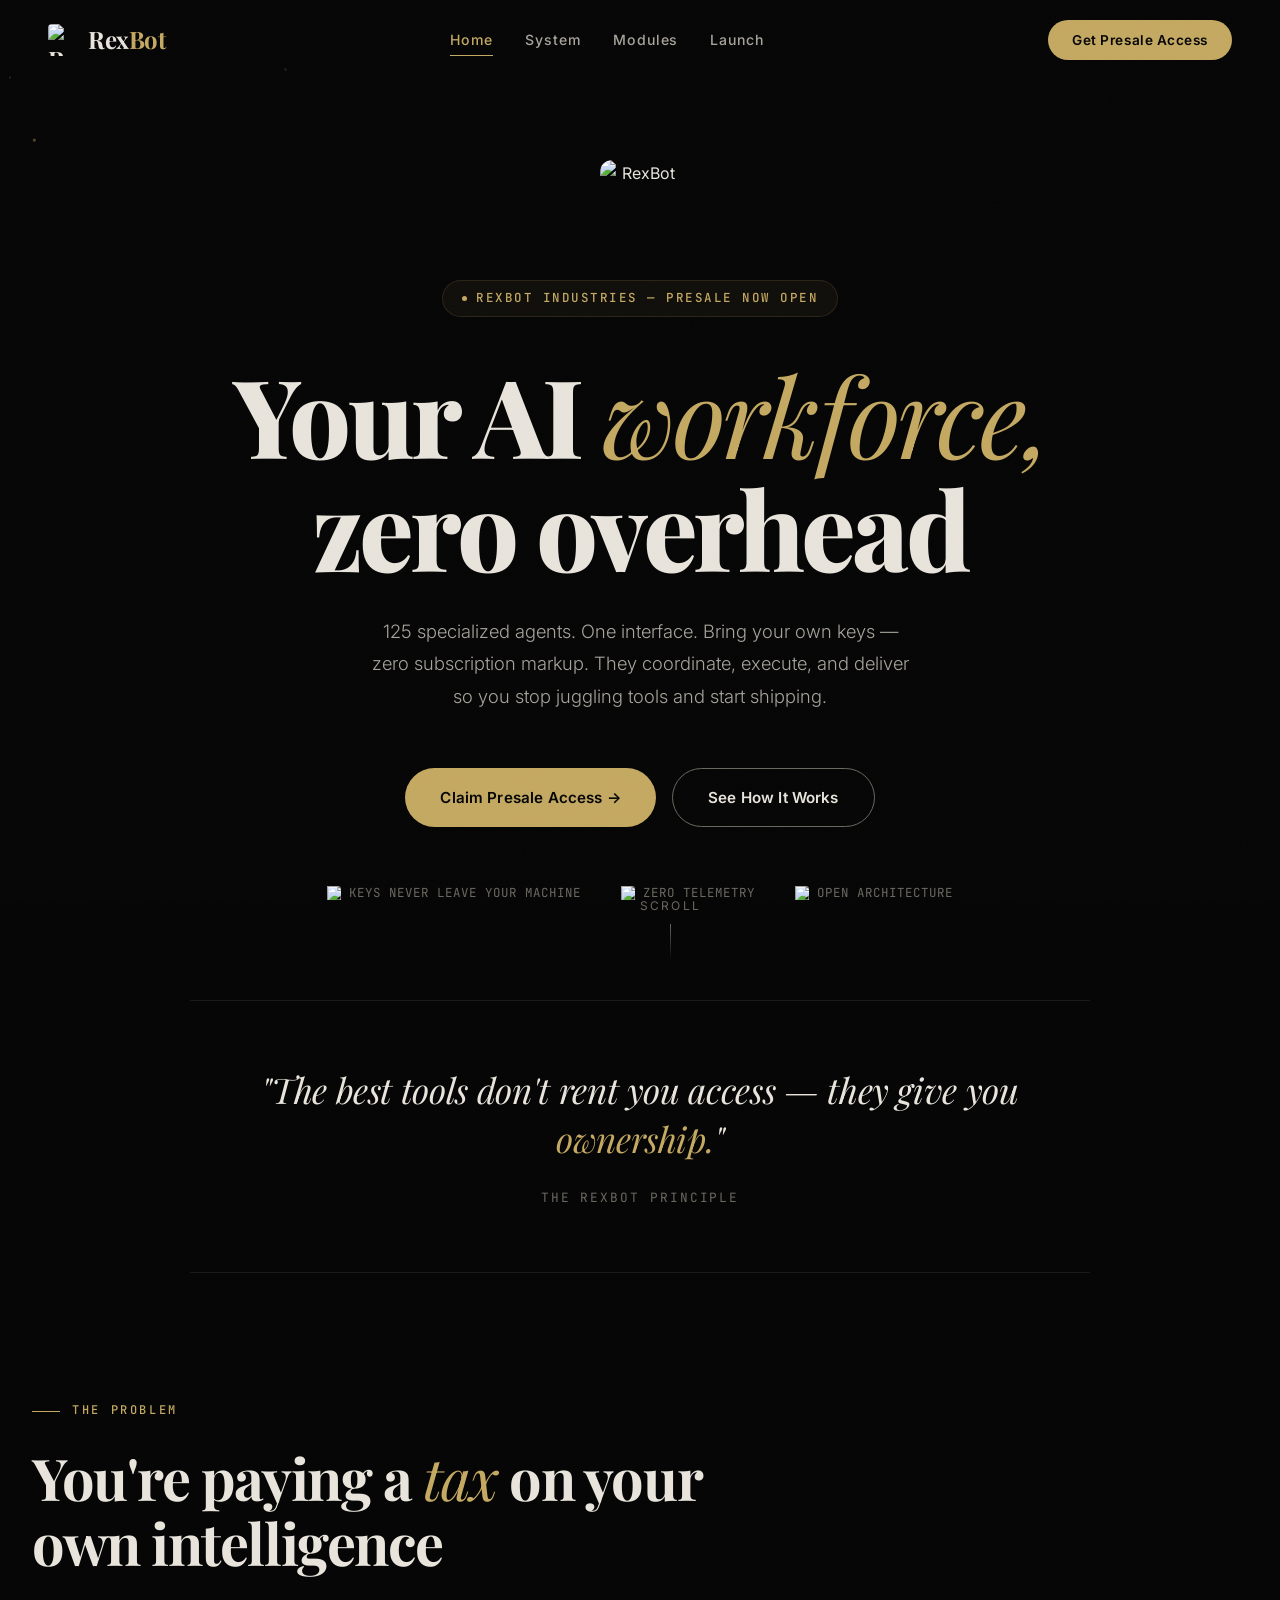
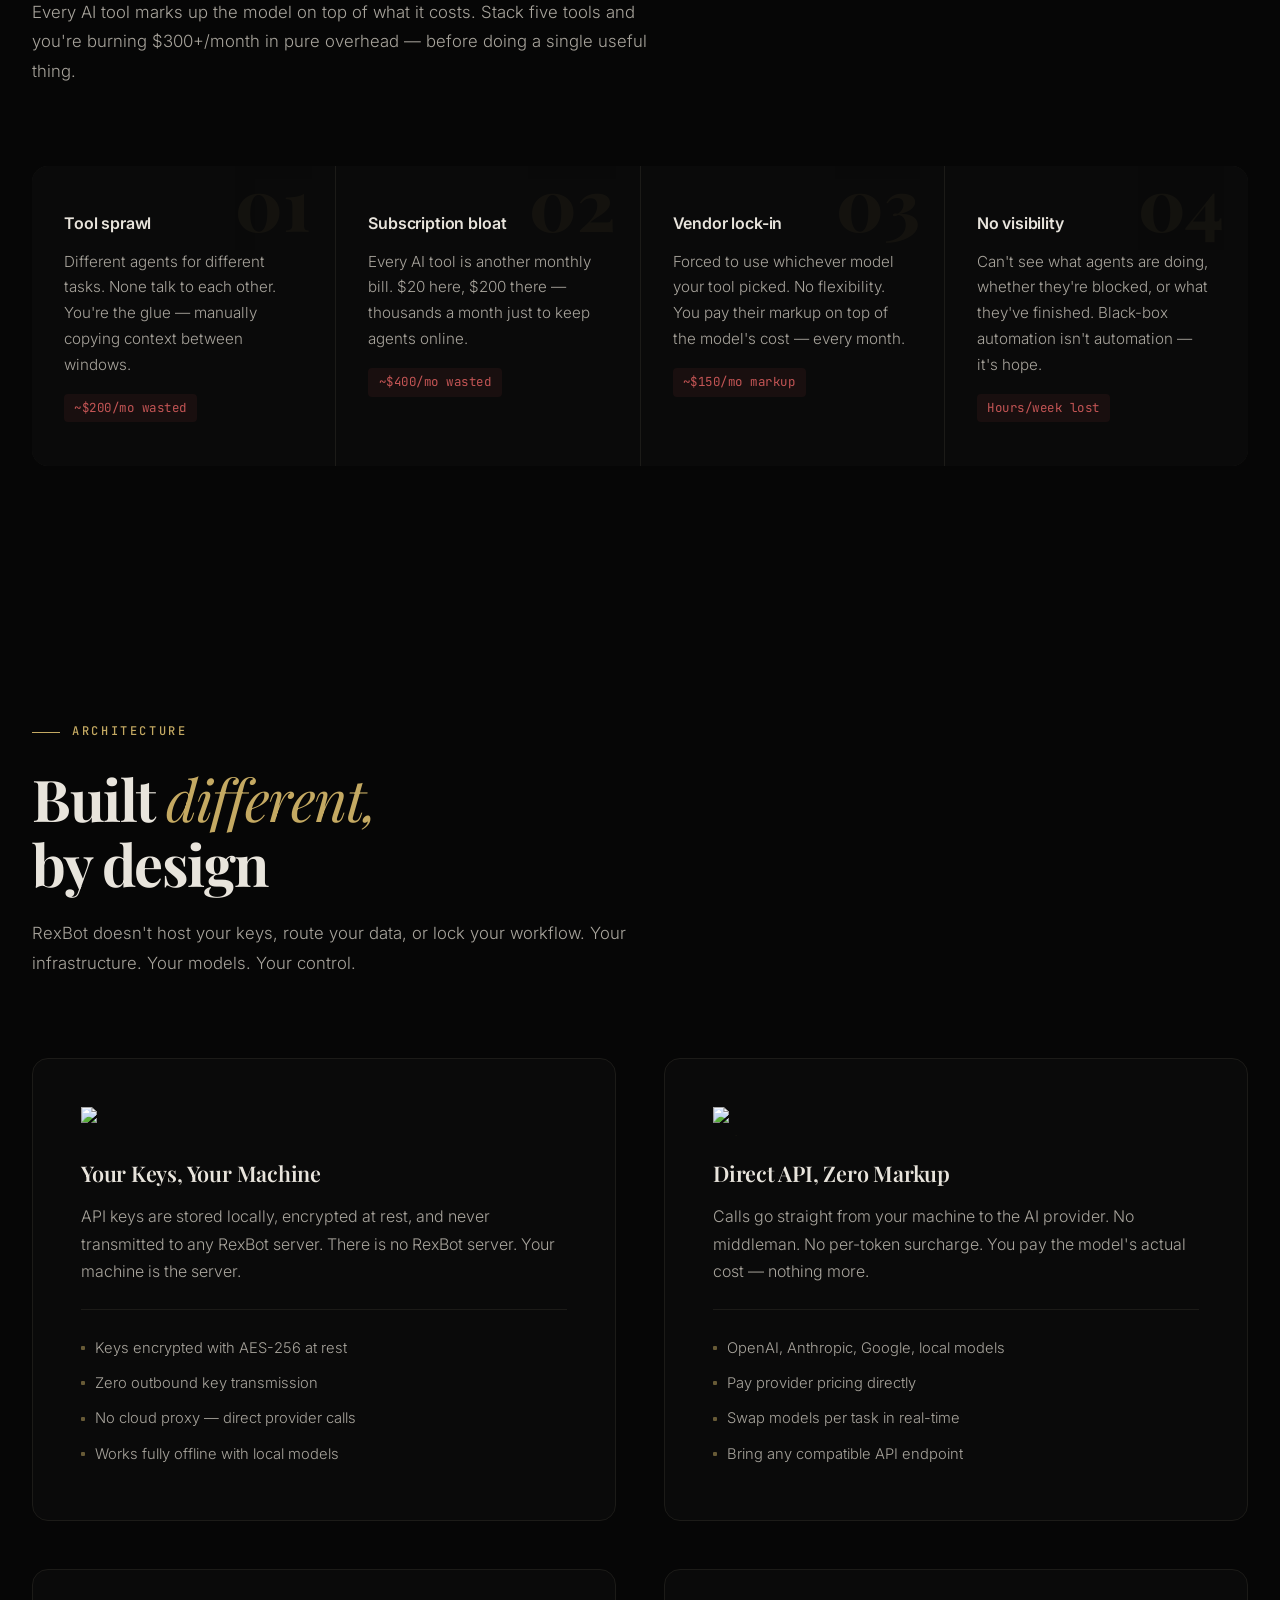
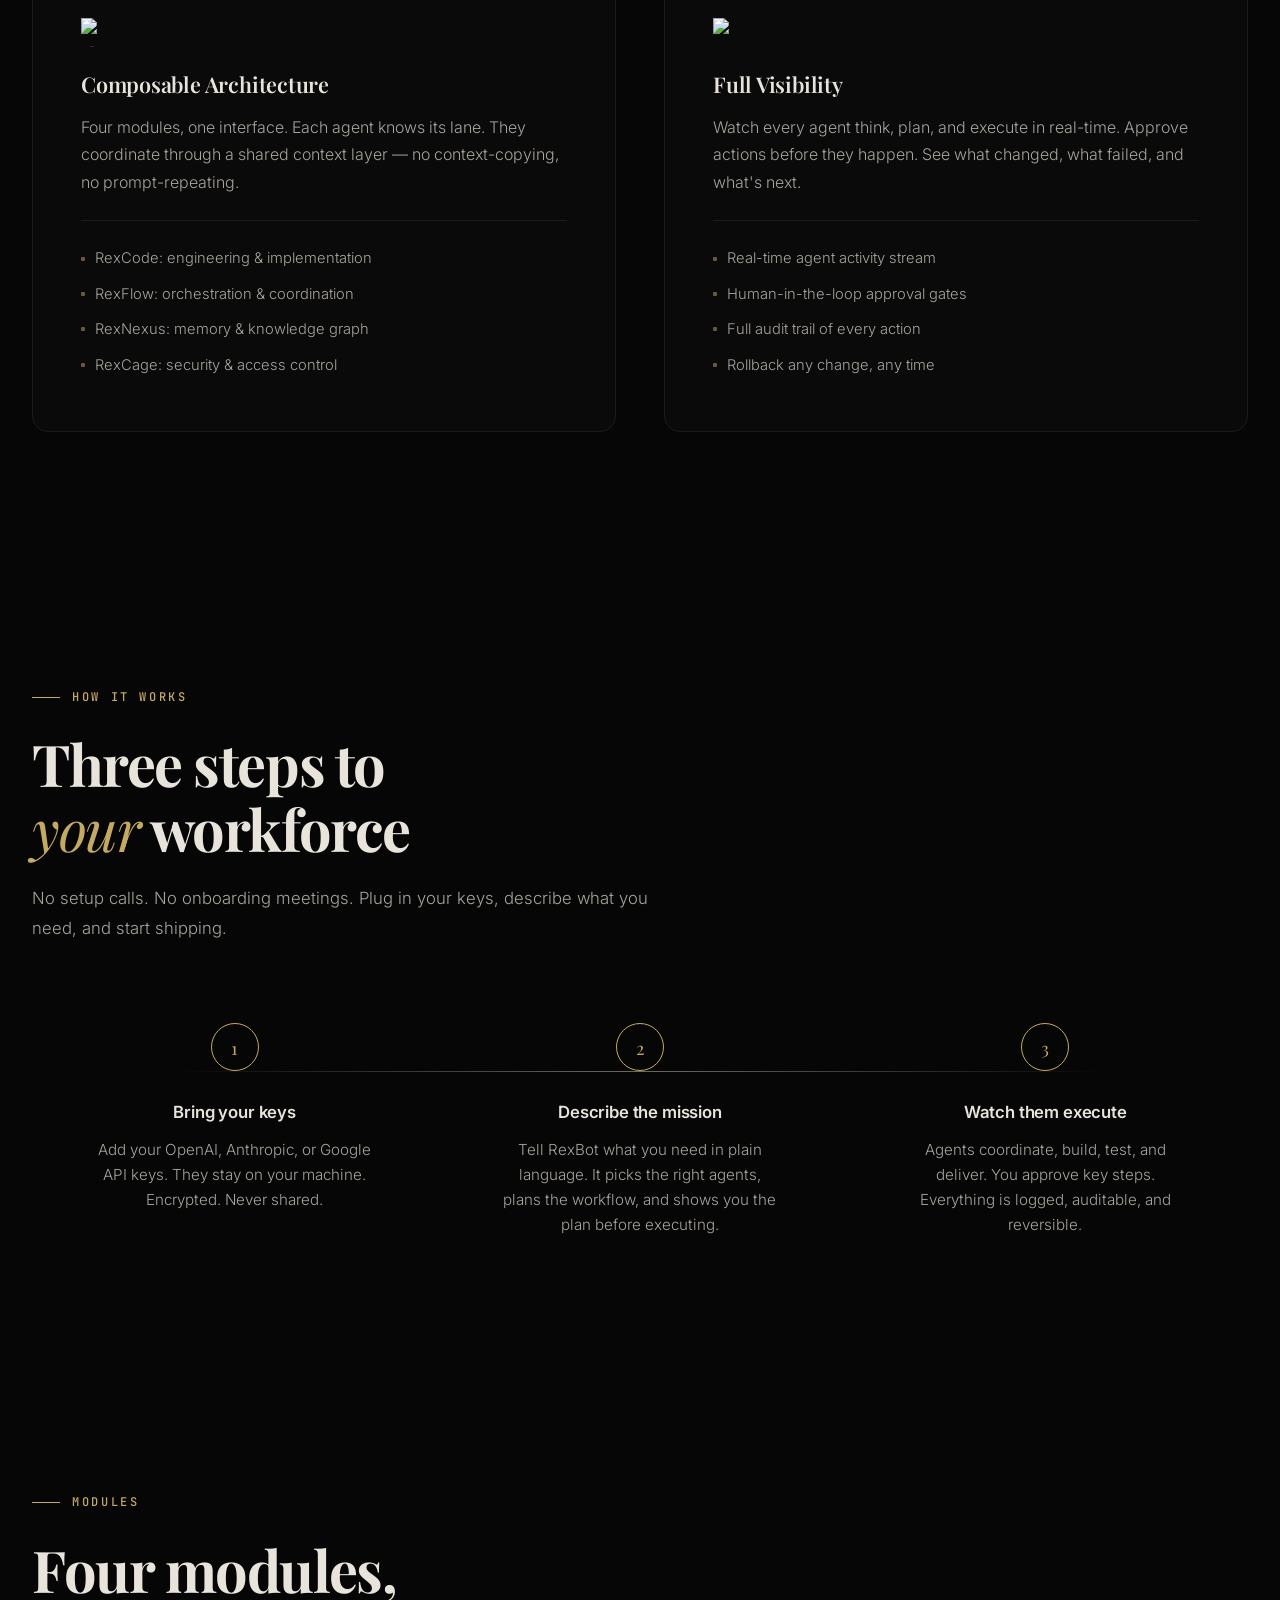
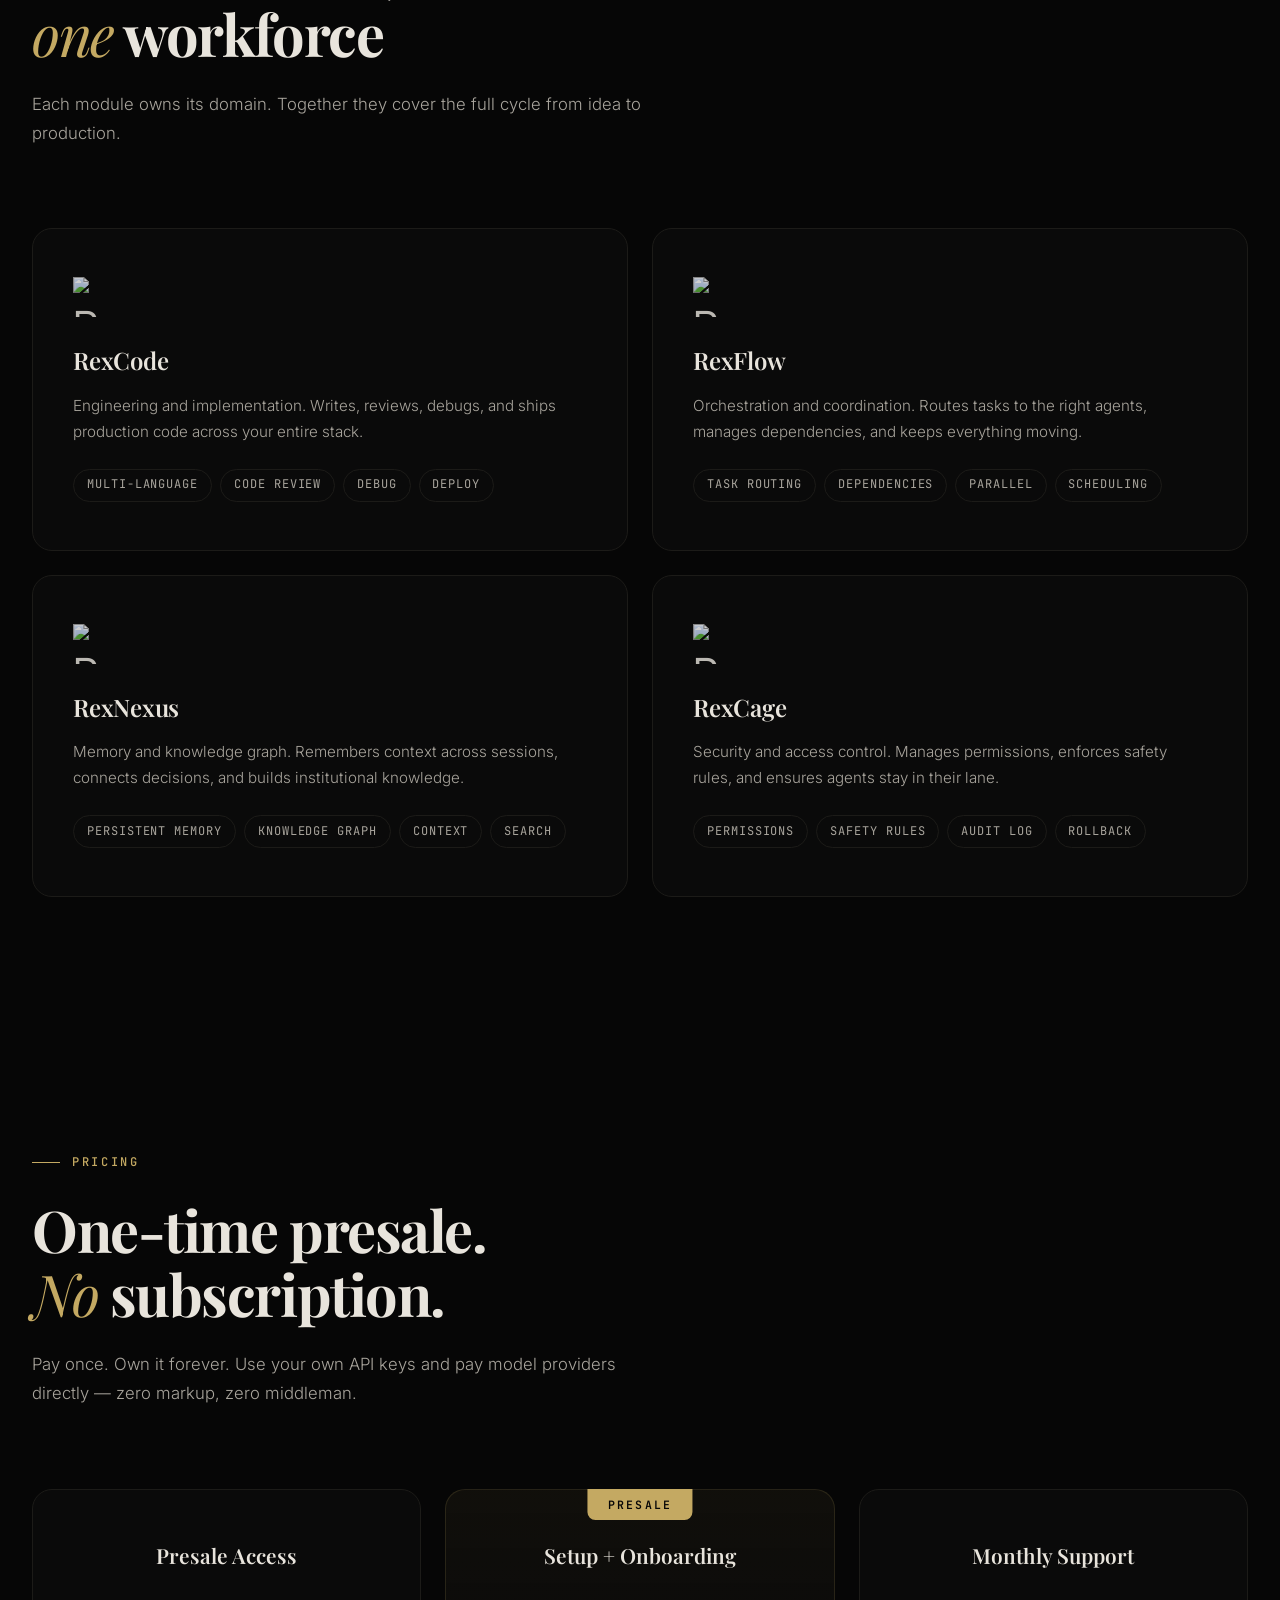
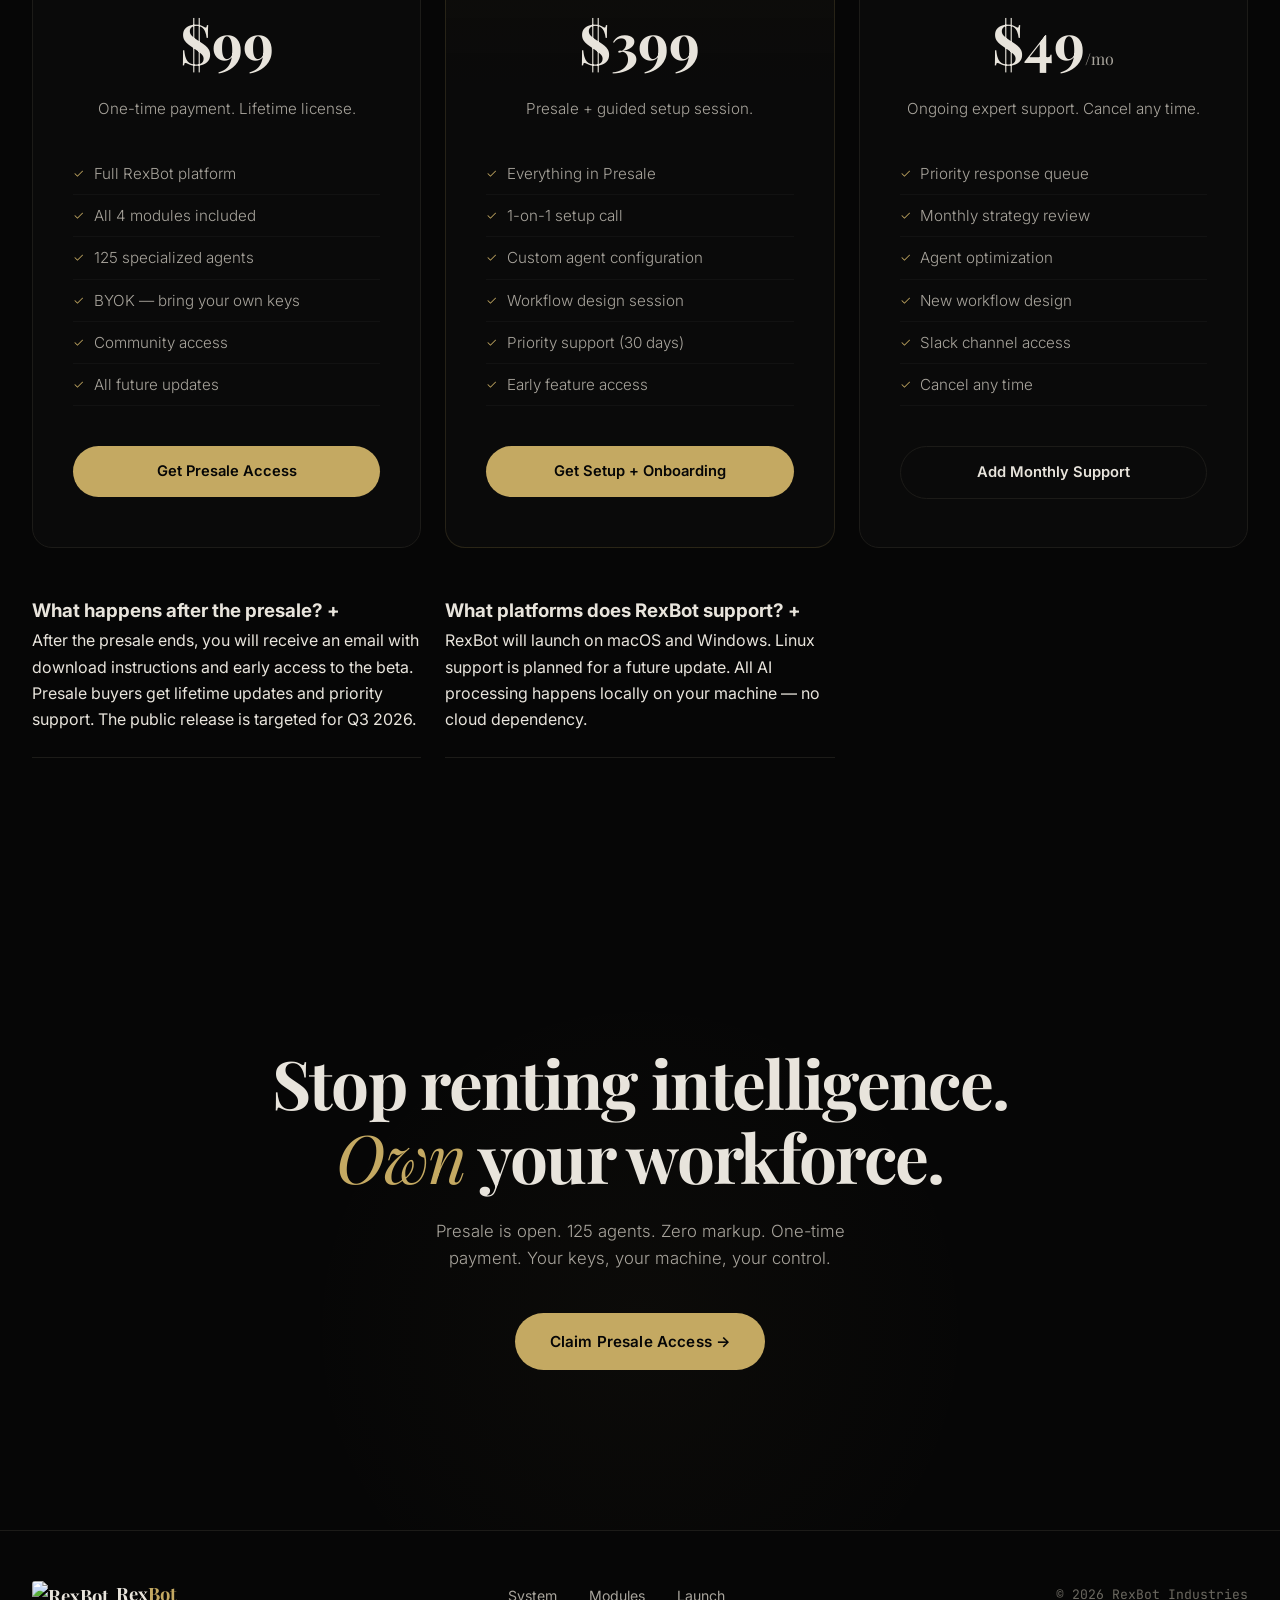
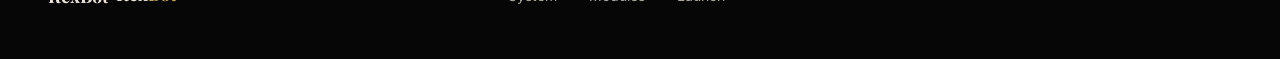
==== commit 66df0d11: "fix: mobile responsive breakpoints, hamburger menu, FAQ additions, SEO meta, structured data" ====
--- a/index.html
+++ b/index.html
@@ -2,6 +2,7 @@
 <html lang="en">
 <head>
 <meta charset="UTF-8">
+<link rel="canonical" href="https://reggierexai-design.github.io/rexhub/">
 <meta name="viewport" content="width=device-width, initial-scale=1.0">
 <title>RexBot — Your AI Workforce, Zero Overhead</title>
 <link rel="icon" type="image/png" href="https://raw.githubusercontent.com/reggierexai-design/rexhub/main/assets/rexbot-logo.png">
@@ -11,7 +12,7 @@
 <meta property="og:image" content="https://raw.githubusercontent.com/reggierexai-design/rexhub/main/assets/rexbot-logo.png">
 <meta property="og:type" content="website">
 <meta property="og:url" content="https://reggierexai-design.github.io/rexhub/">
-<meta name="twitter:card" content="summary">
+<meta name="twitter:card" content="summary_large_image">
 <meta name="twitter:title" content="RexBot — Your AI Workforce, Zero Overhead">
 <meta name="twitter:description" content="125 specialized AI agents. Zero subscription overhead. Bring your own keys. One-time presale.">
 <meta name="twitter:image" content="https://raw.githubusercontent.com/reggierexai-design/rexhub/main/assets/rexbot-logo.png">
@@ -231,7 +232,38 @@
 .module-landing-card .ml-cta::after{content:'→';transition:transform .3s}
 .module-landing-card:hover .ml-cta::after{transform:translateX(3px)}
 @media(max-width:768px){.modules-landing-grid{grid-template-columns:1fr;padding:0 1.5rem 5rem}.module-landing-card{padding:2.5rem 2rem}}
+
+/* Mobile Responsive */
+@media(max-width:768px){
+  .problem-grid{grid-template-columns:1fr}
+  .arch-grid{grid-template-columns:1fr}
+  .steps-container{grid-template-columns:1fr}
+  .modules-grid{grid-template-columns:1fr}
+  .pricing-grid{grid-template-columns:1fr}
+  .feature-list{grid-template-columns:1fr}
+  nav{padding:1rem 1.25rem}
+  .nav-links{display:none}
+  .nav-toggle{display:flex}
+  .nav-links.open{display:flex;flex-direction:column;position:absolute;top:100%;left:0;right:0;background:#060606;padding:1rem 1.25rem;border-bottom:1px solid #1e1e26}
+  section{padding:4rem 1.25rem}
+  footer{flex-direction:column;gap:1.5rem;text-align:center}
+  .hero-trust{flex-wrap:wrap;gap:1rem}
+  .sec-diagram img{max-width:100%}
+}
+
 </style>
+
+<script type="application/ld+json">
+{
+  "@context":"https://schema.org",
+  "@type":"SoftwareApplication",
+  "name":"RexBot",
+  "applicationCategory":"DeveloperApplication",
+  "description":"125 AI agents on your machine. No cloud. No middleman. Just your keys and your code.",
+  "offers":{"@type":"Offer","price":"99","priceCurrency":"USD","availability":"https://schema.org/PreOrder"},
+  "operatingSystem":"macOS, Windows"
+}
+</script>
 </head>
 <body>
 <nav id="mainNav">
@@ -473,6 +505,8 @@
 </ul>
 <a href="https://buy.stripe.com/8x2cN6ehM3hnclKcxh5J601" class="btn-price btn-price-outline" target="_blank">Add Monthly Support</a>
 </div>
+<div class="faq-item reveal"><h3 class="faq-q">What happens after the presale? <span class="faq-toggle">+</span></h3><p class="faq-a">After the presale ends, you will receive an email with download instructions and early access to the beta. Presale buyers get lifetime updates and priority support. The public release is targeted for Q3 2026.</p></div>
+<div class="faq-item reveal"><h3 class="faq-q">What platforms does RexBot support? <span class="faq-toggle">+</span></h3><p class="faq-a">RexBot will launch on macOS and Windows. Linux support is planned for a future update. All AI processing happens locally on your machine — no cloud dependency.</p></div>
 </div>
 </section>
 
@@ -527,7 +561,9 @@
 <section class="security-architecture">
 <div class="section-label reveal">Architecture Diagram</div>
 <h2 class="reveal">How data <em>flows</em></h2>
-<div class="sec-diagram reveal"><img src="https://raw.githubusercontent.com/reggierexai-design/rexhub/main/assets/architecture-diagram.jpg" alt="RexBot Architecture Diagram — How data flows from your machine through agents to AI providers" style="width:100%;max-width:900px;display:block;margin:0 auto;border-radius:8px"></div>
+<div class="sec-diagram reveal"><img src="https://raw.githubusercontent.com/reggierexai-design/rexhub/main/assets/architecture-diagram.jpg" alt="RexBot Architecture Diagram — How data flows from your machine through agents to AI providers" style="width:100%;max-width:900px;display:block;margin:0 auto;border-radius:8px"><div class="faq-item reveal"><h3 class="faq-q">What happens after the presale? <span class="faq-toggle">+</span></h3><p class="faq-a">After the presale ends, you will receive an email with download instructions and early access to the beta. Presale buyers get lifetime updates and priority support. The public release is targeted for Q3 2026.</p></div>
+<div class="faq-item reveal"><h3 class="faq-q">What platforms does RexBot support? <span class="faq-toggle">+</span></h3><p class="faq-a">RexBot will launch on macOS and Windows. Linux support is planned for a future update. All AI processing happens locally on your machine — no cloud dependency.</p></div>
+</div>
 </section>
 
 <section class="cta-section">
@@ -842,6 +878,17 @@
 </div>
 
 <script>
+
+document.querySelector('.nav-toggle')?.addEventListener('click',function(){
+  document.querySelector('.nav-links')?.classList.toggle('open');
+});
+document.querySelectorAll('.nav-links a').forEach(function(a){
+  a.addEventListener('click',function(){
+    document.querySelector('.nav-links')?.classList.remove('open');
+  });
+});
+
+
 // SPA Router
 const pages={home:document.getElementById('page-home'),system:document.getElementById('page-system'),modules:document.getElementById('page-modules'),rexcode:document.getElementById('page-rexcode'),rexflow:document.getElementById('page-rexflow'),rexnexus:document.getElementById('page-rexnexus'),rexcage:document.getElementById('page-rexcage'),launch:document.getElementById('page-launch')};
 const routes={'/':'home','/system':'system','/modules':'modules','/modules/rexcode':'rexcode','/modules/rexflow':'rexflow','/modules/rexnexus':'rexnexus','/modules/rexcage':'rexcage','/launch':'launch'};
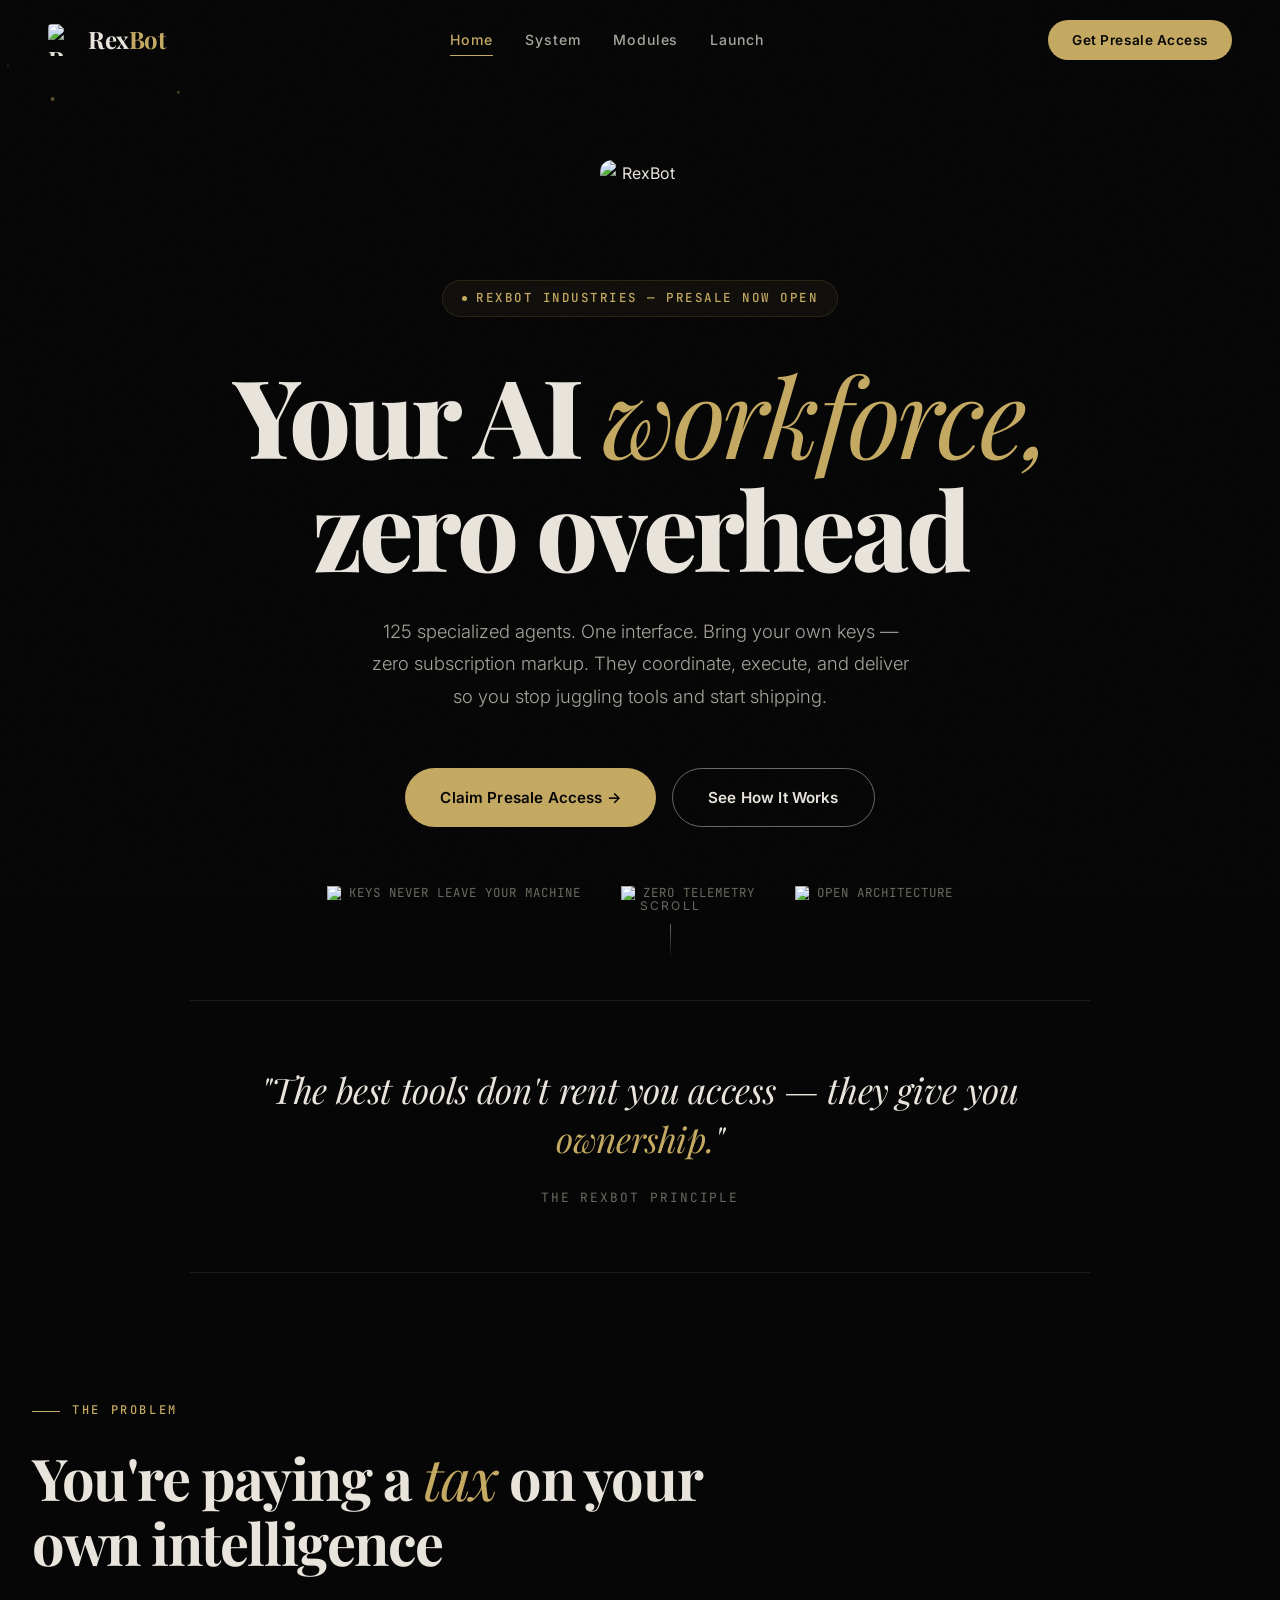
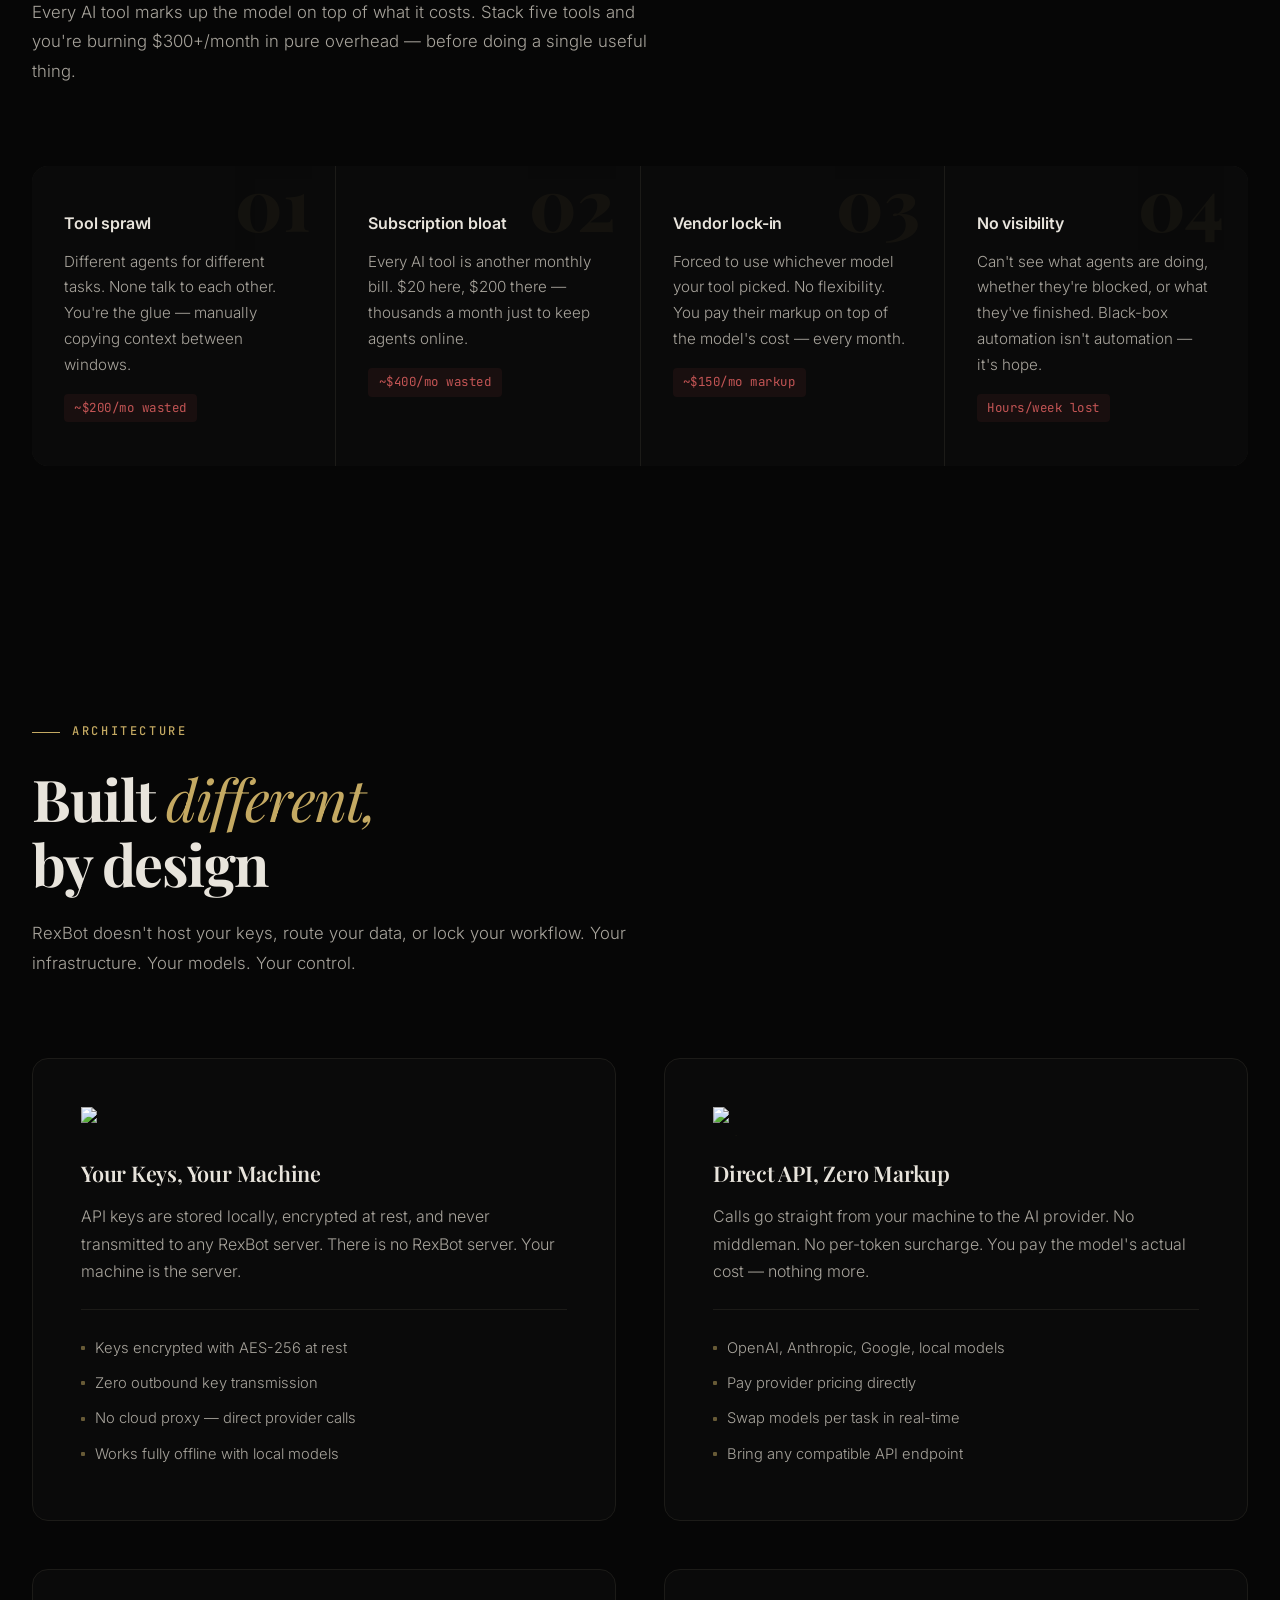
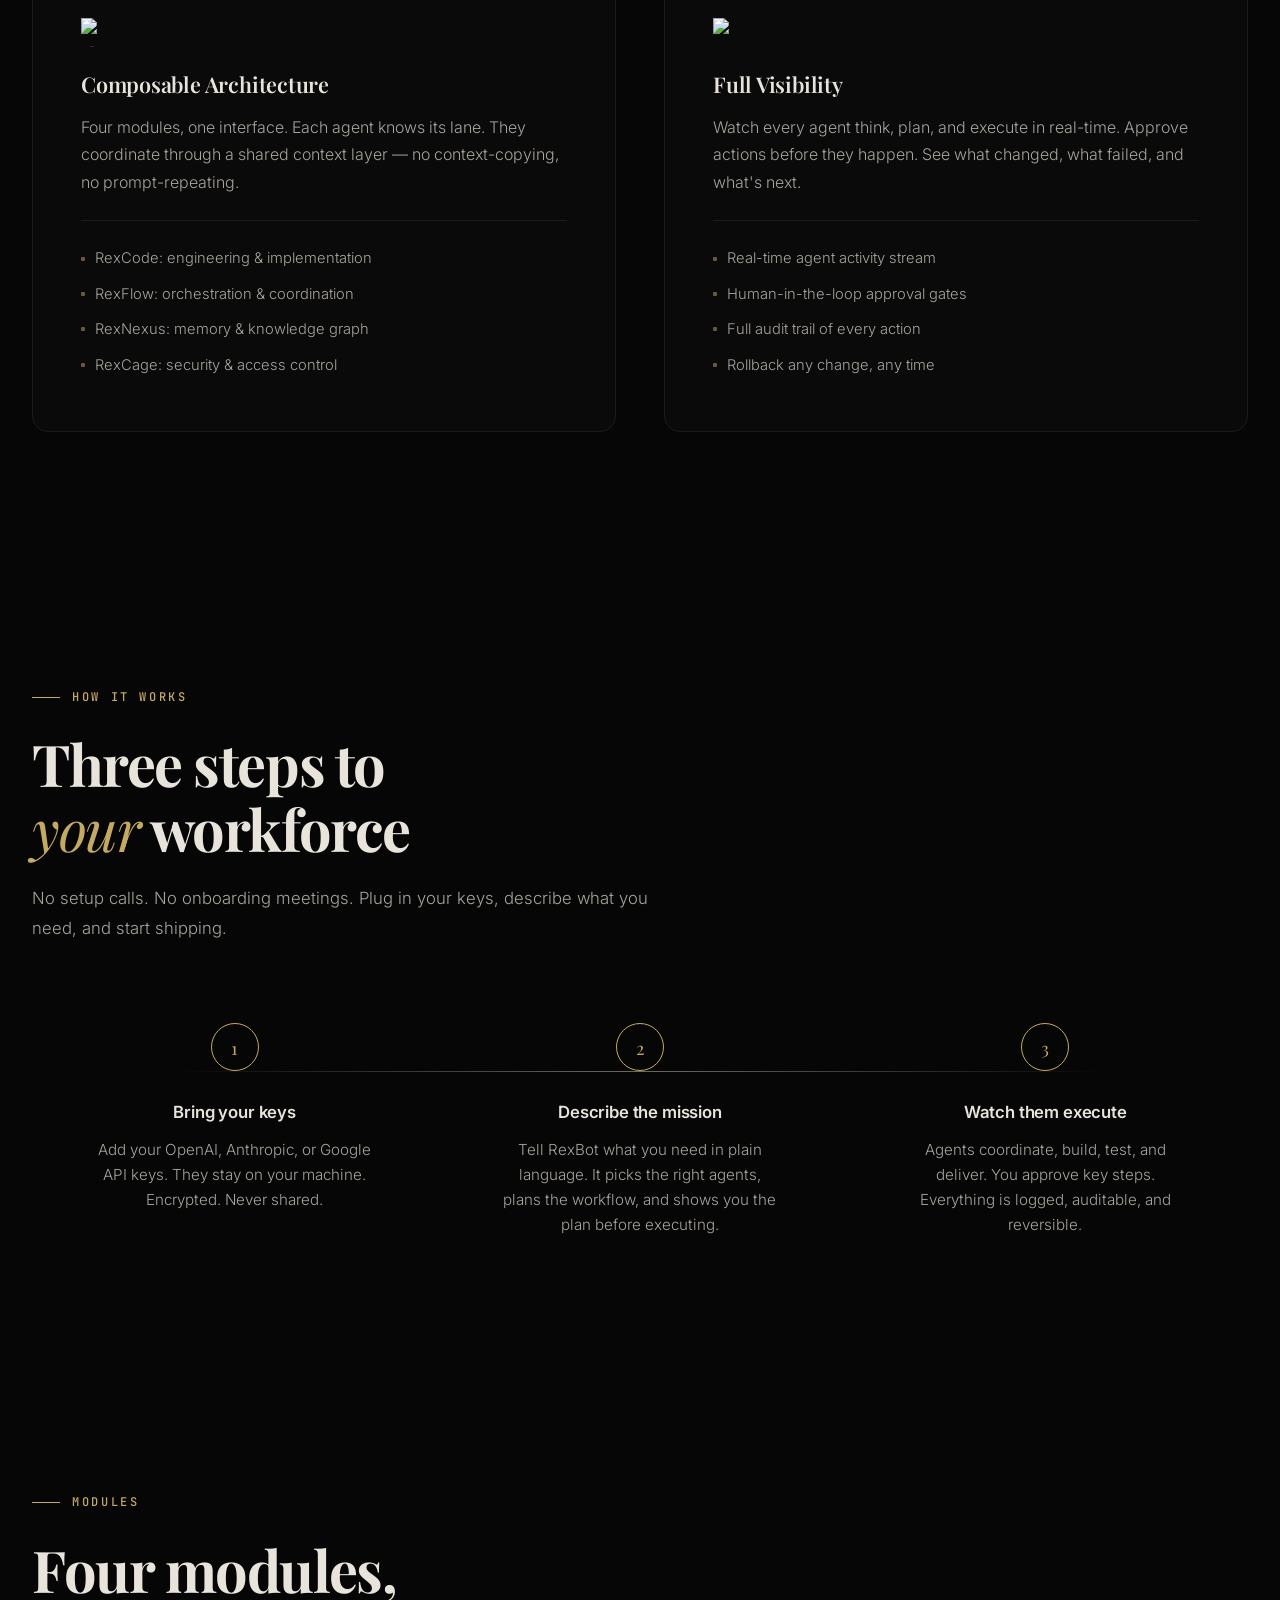
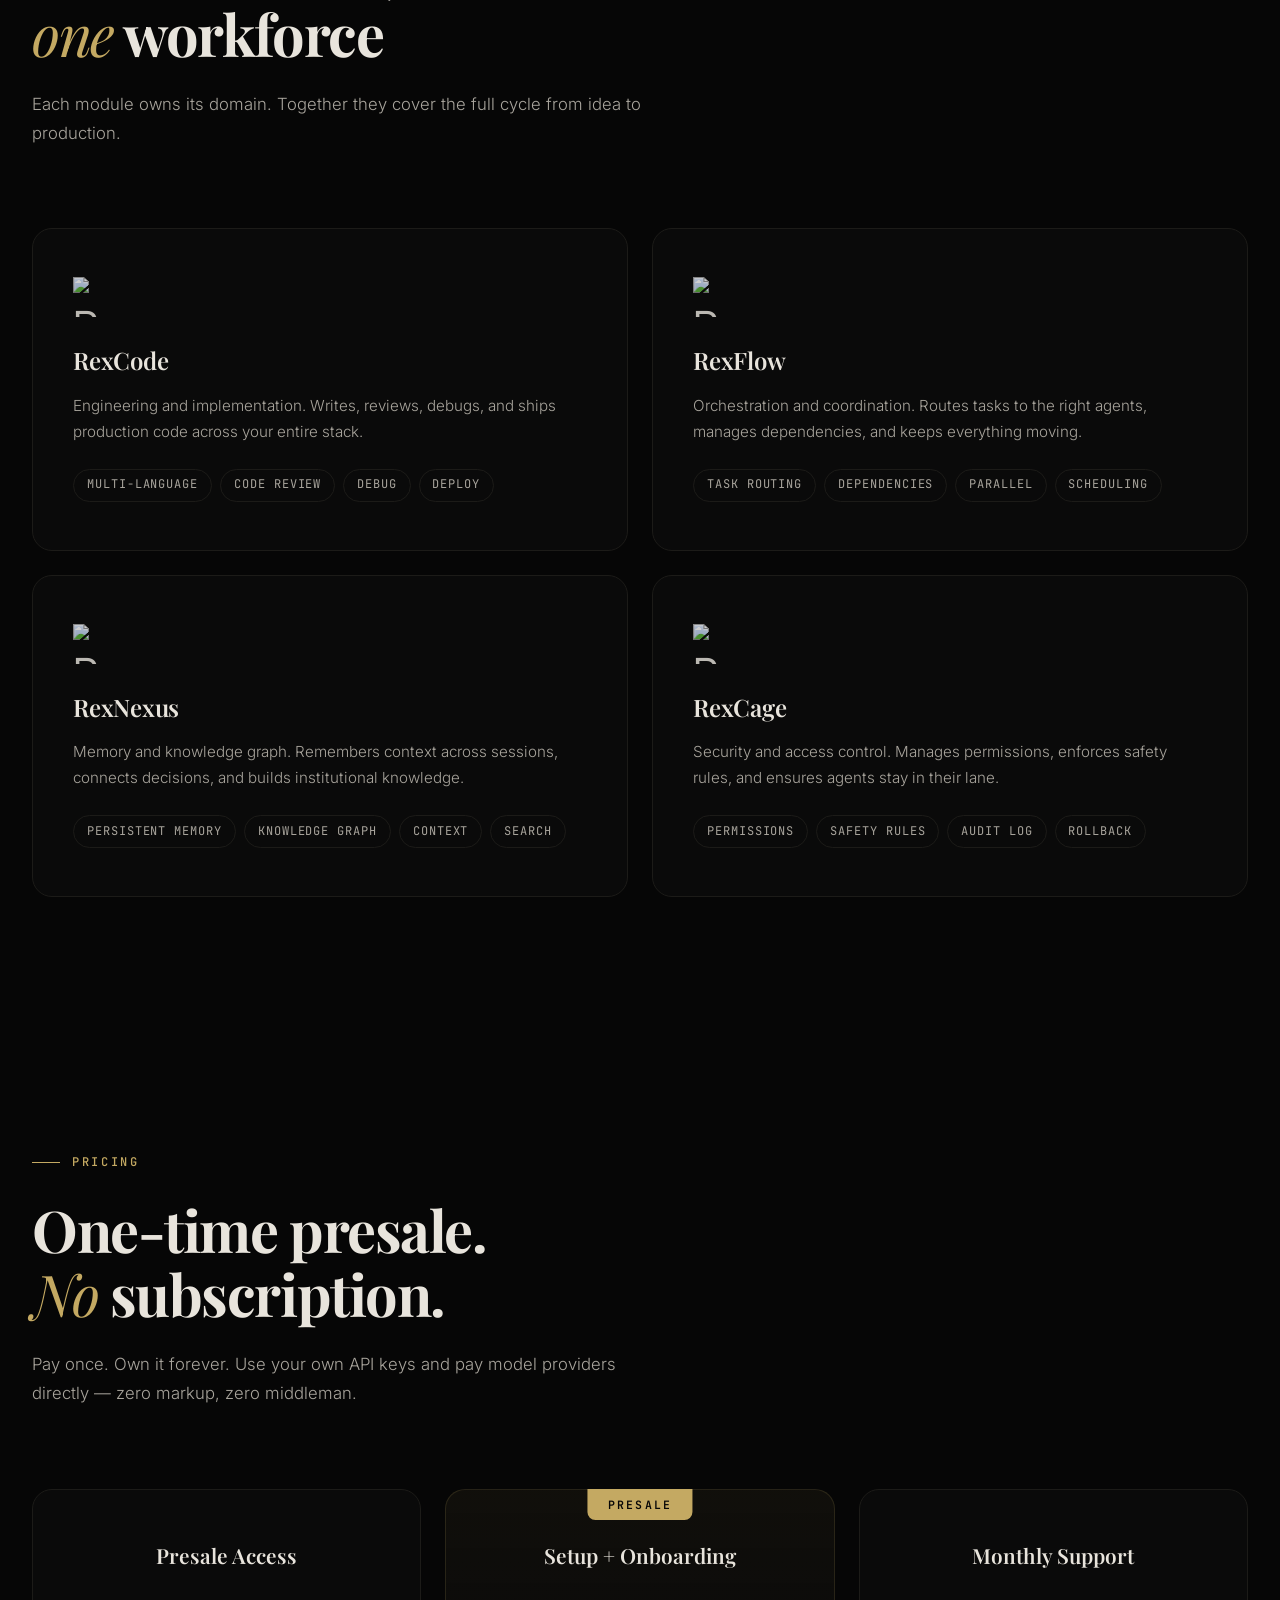
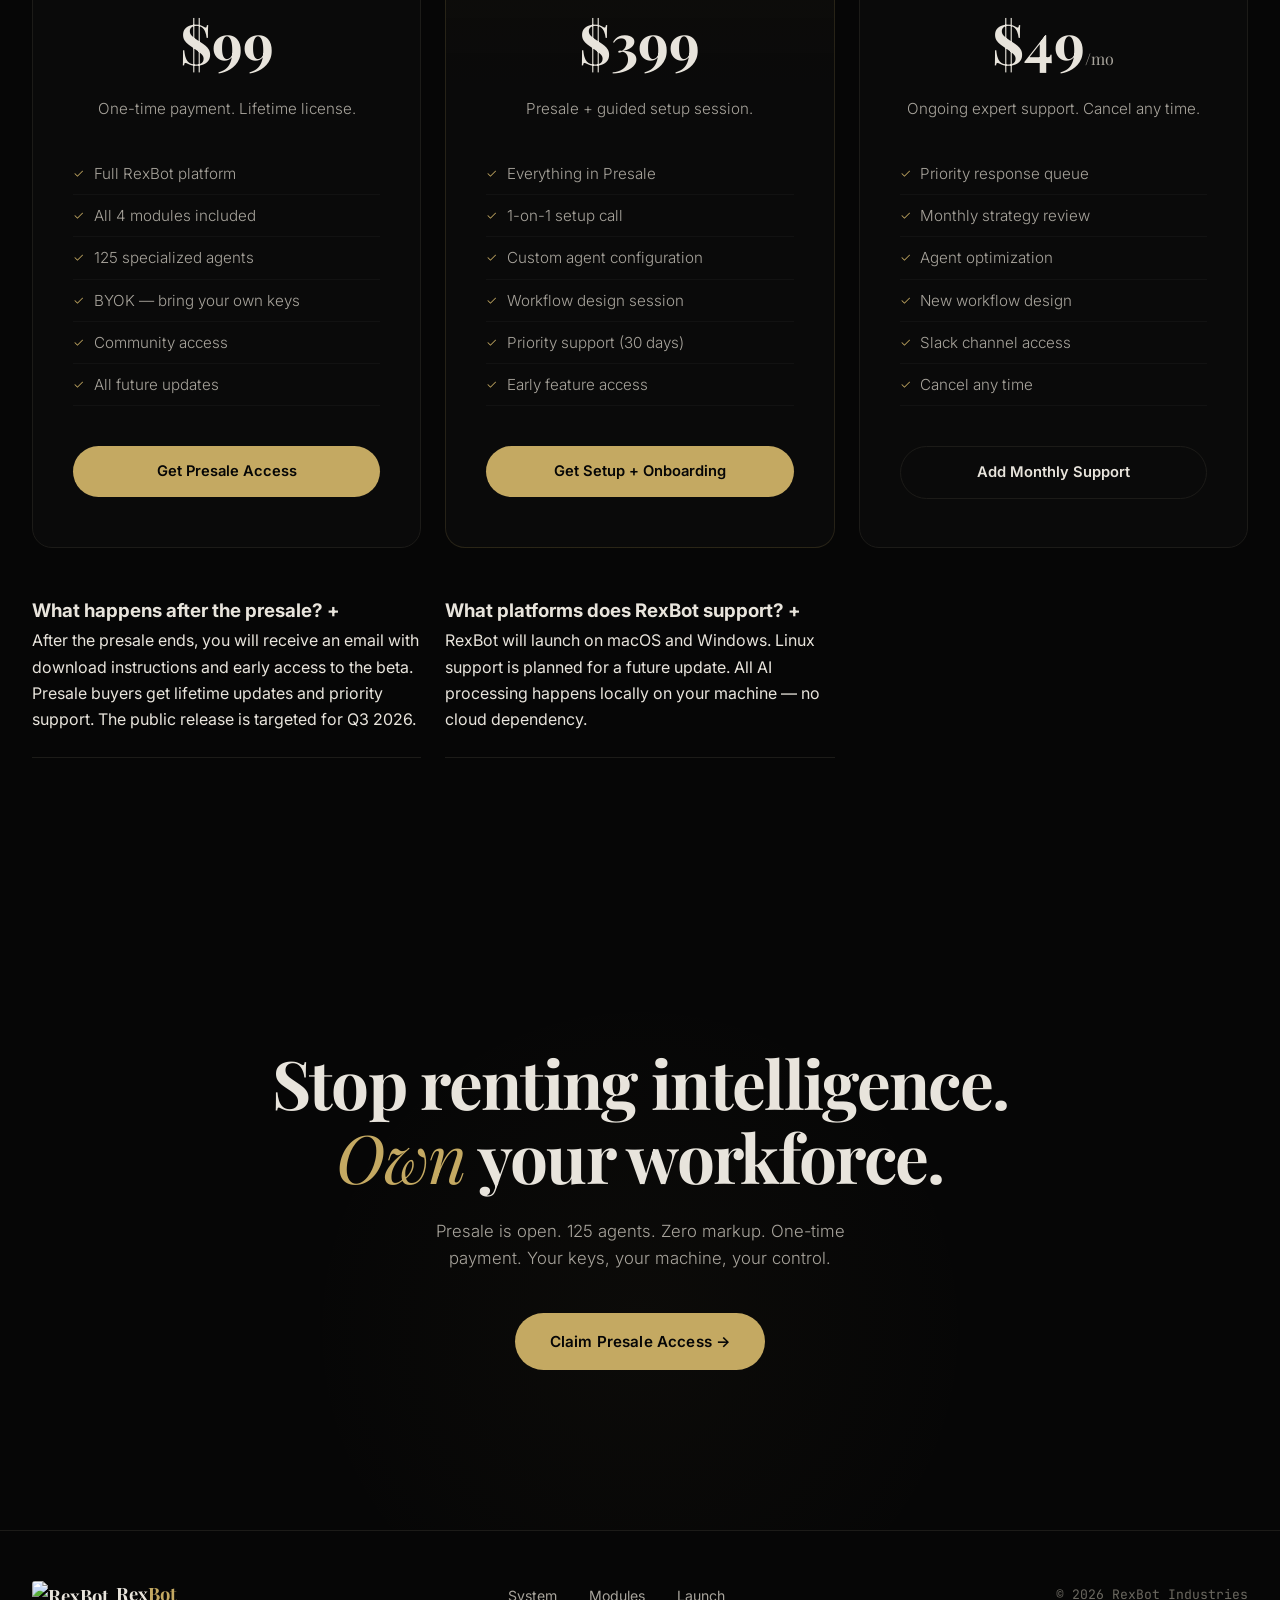
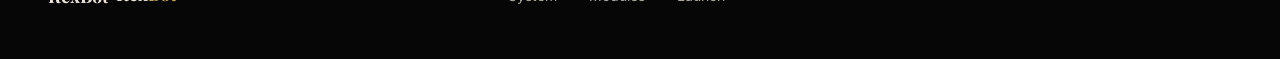
==== commit e34bcf1a: "fix: relative asset paths, heading spacing, FAQ structural bug, favicon path" ====
--- a/index.html
+++ b/index.html
@@ -288,7 +288,7 @@
 <div class="hero-content">
 <img src="https://raw.githubusercontent.com/reggierexai-design/rexhub/main/assets/rexbot-logo.png" alt="RexBot" style="width:5rem;height:5rem;border-radius:12px;object-fit:cover;margin:0 auto 2.5rem;display:block;opacity:0;animation:revealUp .8s .2s forwards">
 <div class="hero-eyebrow"><span class="pulse"></span> RexBot Industries — Presale Now Open</div>
-<h1>Your AI <em>workforce,</em><br>zero overhead</h1>
+<h1>Your AI <em>workforce,</em> <br>zero overhead</h1>
 <p class="hero-sub">125 specialized agents. One interface. Bring your own keys — zero subscription markup. They coordinate, execute, and deliver so you stop juggling tools and start shipping.</p>
 <div class="hero-actions">
 <a href="#/launch" class="btn-hero btn-hero-primary" data-nav>Claim Presale Access →</a>
@@ -313,7 +313,7 @@
 
 <section class="section" id="problem">
 <div class="section-label reveal">The Problem</div>
-<h2 class="reveal">You're paying a <em>tax</em> on your<br>own intelligence</h2>
+<h2 class="reveal">You're paying a <em>tax</em> on your <br>own intelligence</h2>
 <p class="section-desc reveal">Every AI tool marks up the model on top of what it costs. Stack five tools and you're burning $300+/month in pure overhead — before doing a single useful thing.</p>
 <div class="problem-grid">
 <div class="problem-card reveal reveal-delay-1">
@@ -345,7 +345,7 @@
 
 <section class="section" id="architecture">
 <div class="section-label reveal">Architecture</div>
-<h2 class="reveal">Built <em>different,</em><br>by design</h2>
+<h2 class="reveal">Built <em>different,</em> <br>by design</h2>
 <p class="section-desc reveal">RexBot doesn't host your keys, route your data, or lock your workflow. Your infrastructure. Your models. Your control.</p>
 <div class="arch-grid">
 <div class="arch-block reveal reveal-delay-1">
@@ -397,7 +397,7 @@
 
 <section class="section" id="how-it-works">
 <div class="section-label reveal">How It Works</div>
-<h2 class="reveal">Three steps to<br><em>your</em> workforce</h2>
+<h2 class="reveal">Three steps to <br><em>your</em> workforce</h2>
 <p class="section-desc reveal">No setup calls. No onboarding meetings. Plug in your keys, describe what you need, and start shipping.</p>
 <div class="steps-container">
 <div class="step-block reveal reveal-delay-1">
@@ -420,7 +420,7 @@
 
 <section class="section" id="modules">
 <div class="section-label reveal">Modules</div>
-<h2 class="reveal">Four modules,<br><em>one</em> workforce</h2>
+<h2 class="reveal">Four modules, <br><em>one</em> workforce</h2>
 <p class="section-desc reveal">Each module owns its domain. Together they cover the full cycle from idea to production.</p>
 <div class="modules-grid">
 <a href="#/modules/rexcode" class="module-card reveal reveal-delay-1" data-module="rexcode" data-nav>
@@ -460,7 +460,7 @@
 
 <section class="pricing-section" id="pricing">
 <div class="section-label reveal">Pricing</div>
-<h2 class="reveal">One-time presale.<br><em>No</em> subscription.</h2>
+<h2 class="reveal">One-time presale. <br><em>No</em> subscription.</h2>
 <p class="section-desc reveal">Pay once. Own it forever. Use your own API keys and pay model providers directly — zero markup, zero middleman.</p>
 <div class="pricing-grid">
 <div class="pricing-card reveal reveal-delay-1">
@@ -511,7 +511,7 @@
 </section>
 
 <section class="cta-section">
-<h2 class="reveal">Stop renting intelligence.<br><em>Own</em> your workforce.</h2>
+<h2 class="reveal">Stop renting intelligence. <br><em>Own</em> your workforce.</h2>
 <p class="reveal">Presale is open. 125 agents. Zero markup. One-time payment. Your keys, your machine, your control.</p>
 <div class="reveal">
 <a href="#/launch" class="btn-hero btn-hero-primary" data-nav>Claim Presale Access →</a>
@@ -534,7 +534,7 @@
 
 <div class="system-intro">
 <div class="section-label reveal">System</div>
-<h1 class="reveal">Security <em>first.</em><br>Trust by architecture.</h1>
+<h1 class="reveal">Security <em>first.</em> <br>Trust by architecture.</h1>
 <p class="reveal">RexBot was designed from the ground up with a simple principle: your data never leaves your machine unless you explicitly send it somewhere. There is no RexBot cloud. There is no RexBot server collecting your prompts.</p>
 </div>
 
@@ -590,7 +590,7 @@
 <div class="page" id="page-modules">
 <div class="modules-landing-hero">
 <div class="section-label reveal" style="justify-content:center">Modules</div>
-<h1 class="reveal">Four modules,<br><em>one</em> workforce</h1>
+<h1 class="reveal">Four modules, <br><em>one</em> workforce</h1>
 <p class="modules-landing-sub reveal">Each module owns its domain. Together they cover the full cycle from idea to production. Click any module to explore its capabilities, safety architecture, and use cases.</p>
 </div>
 <div class="modules-landing-grid">
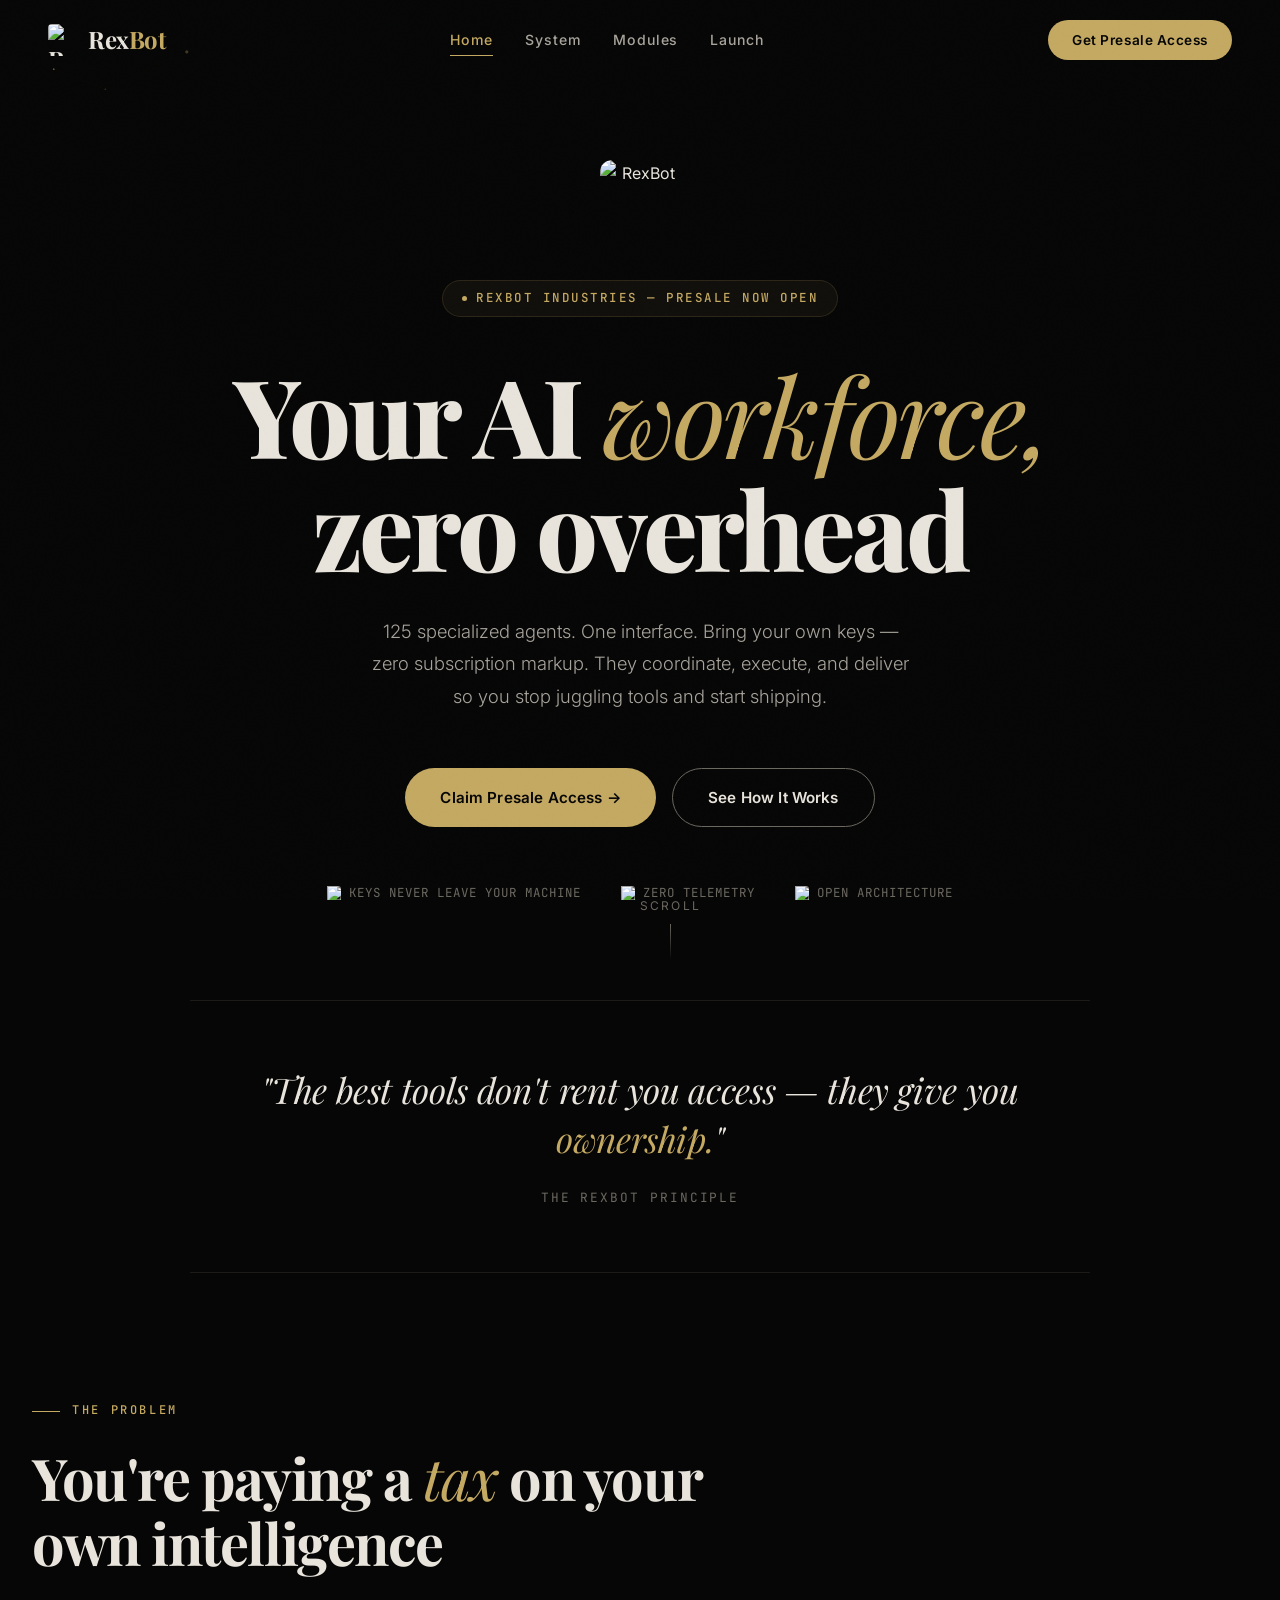
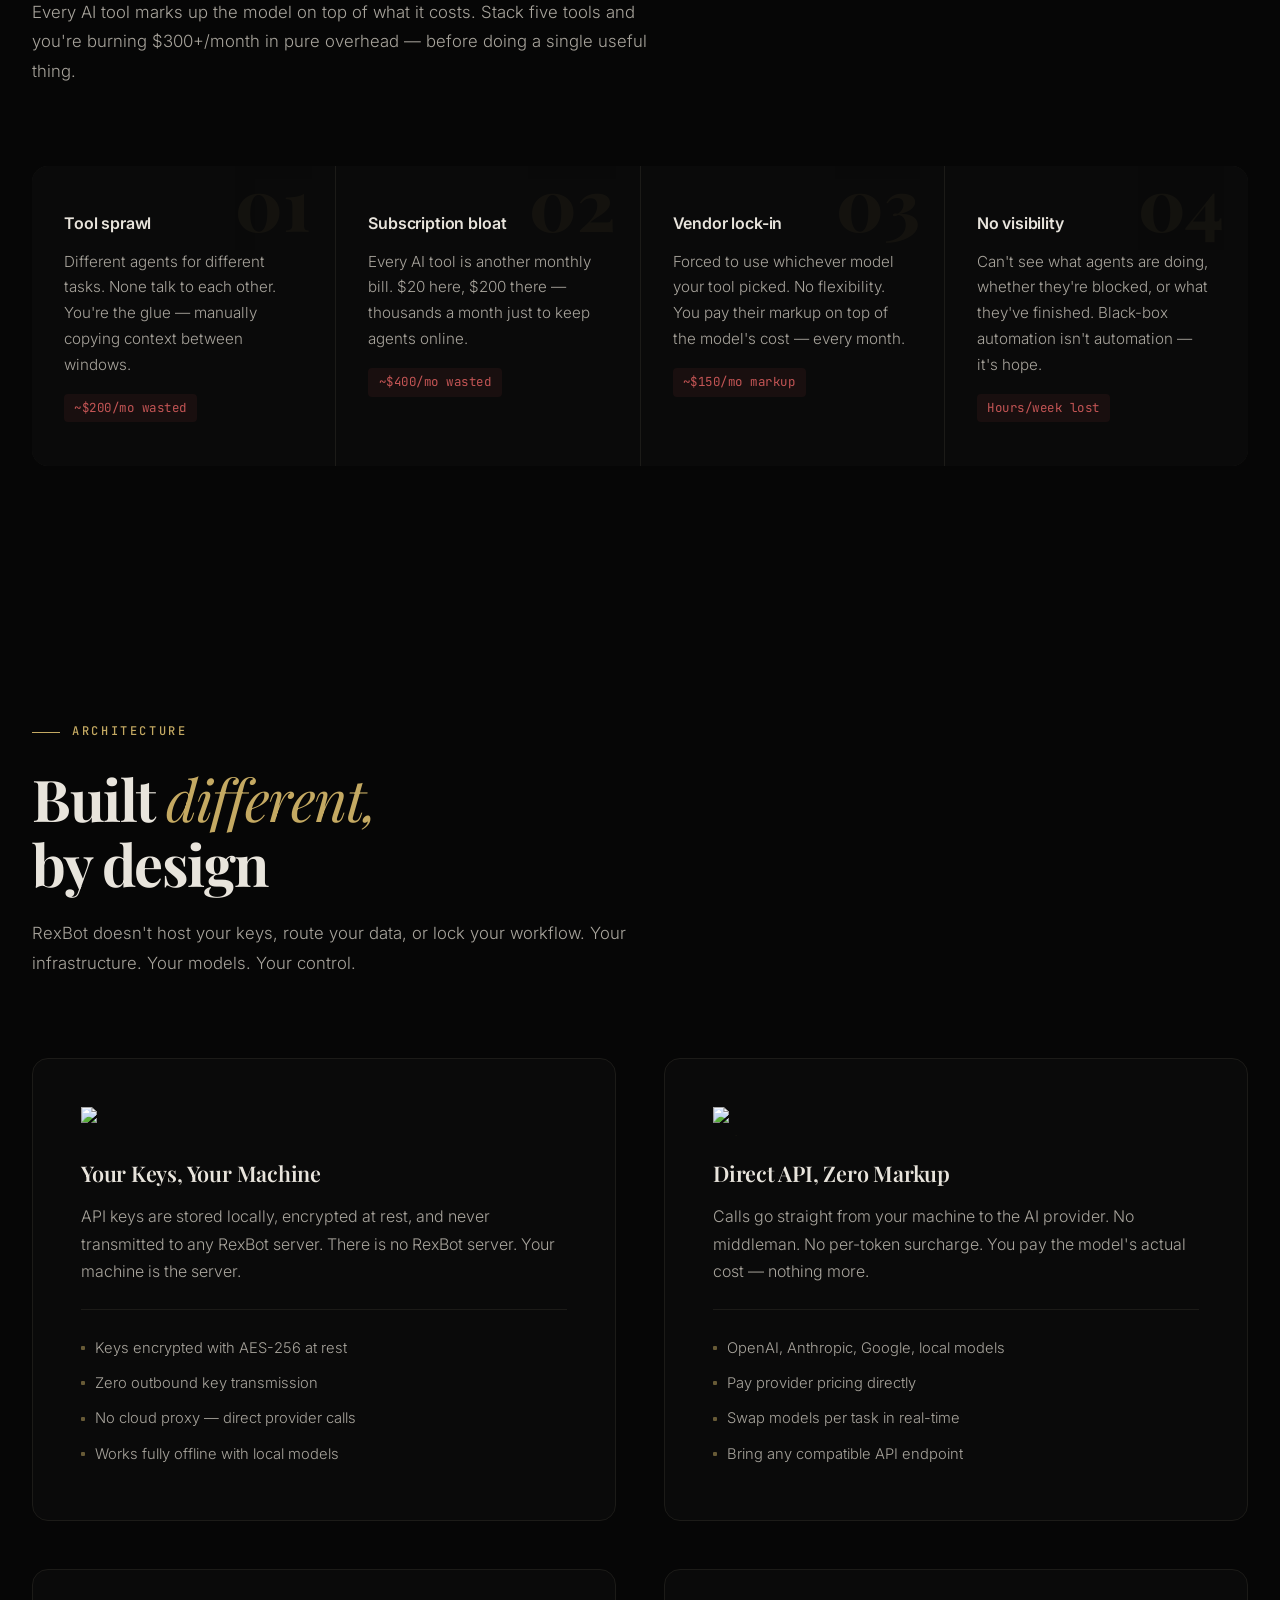
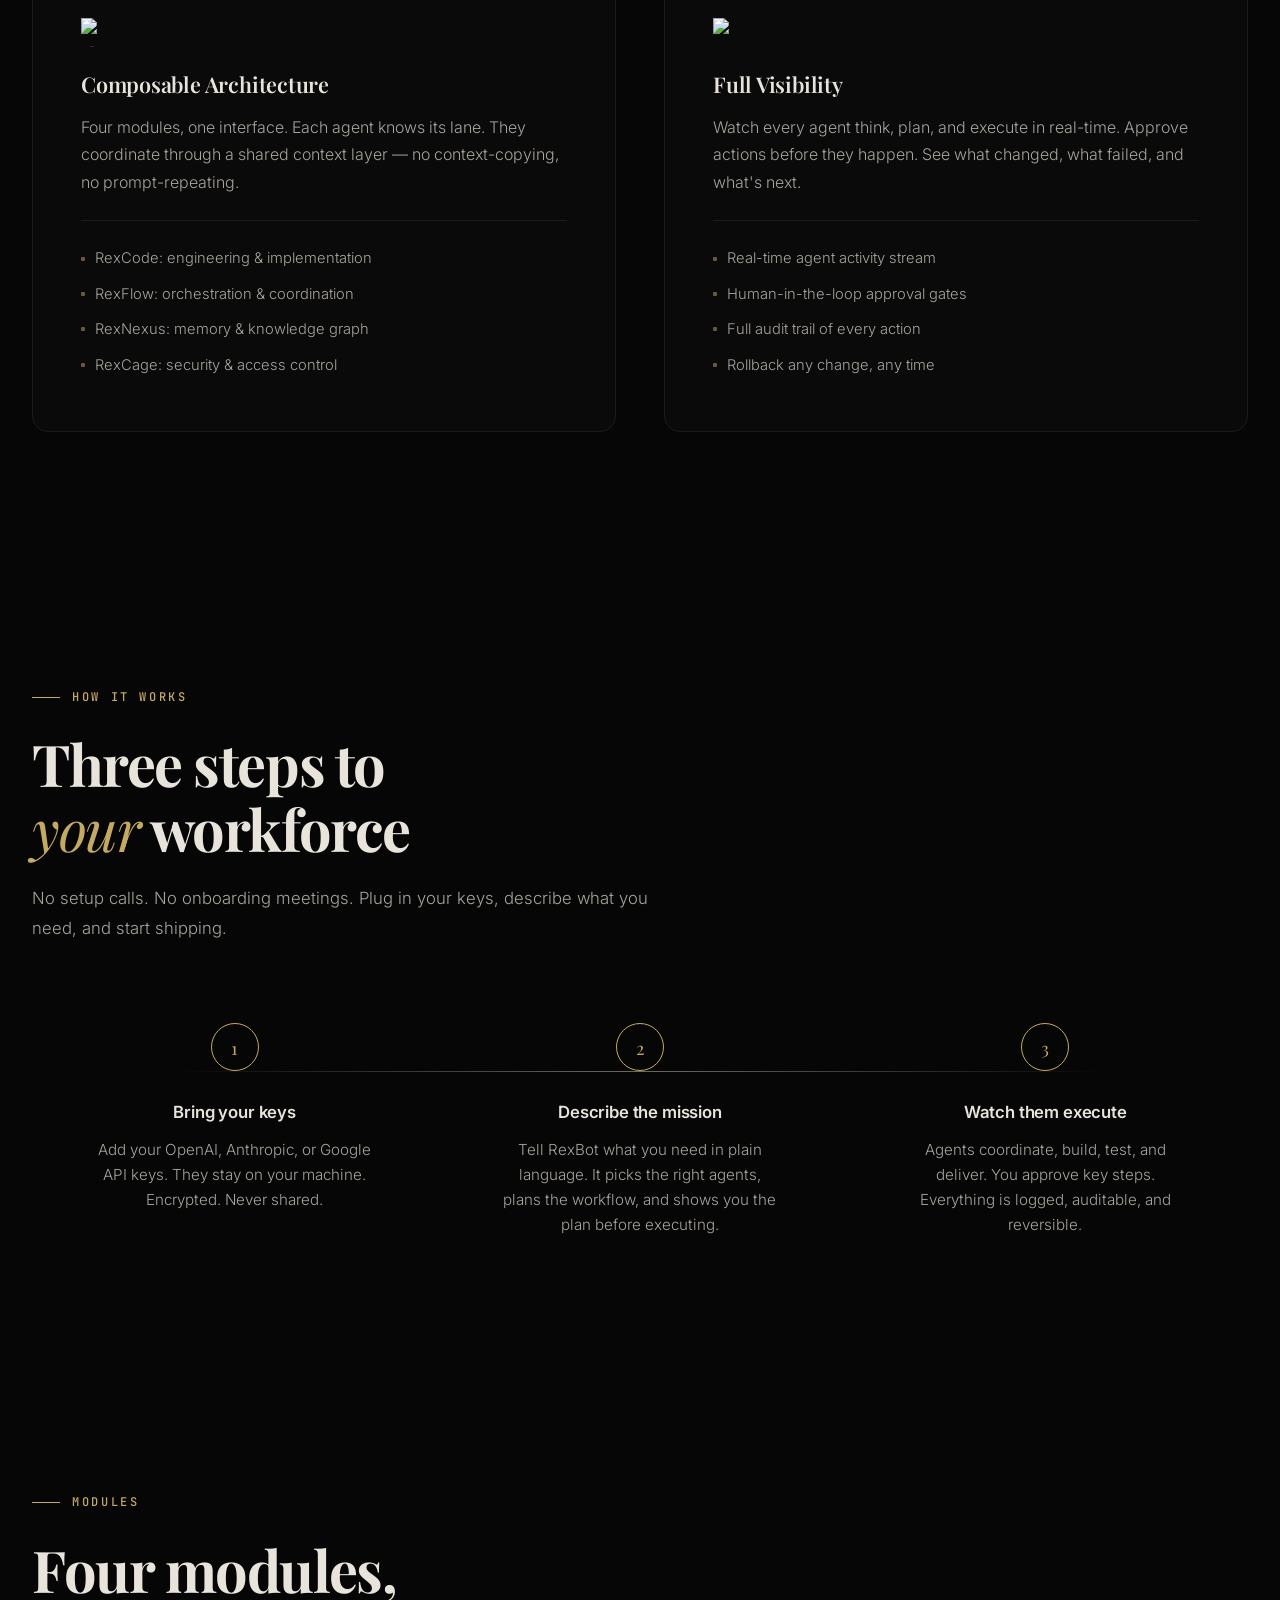
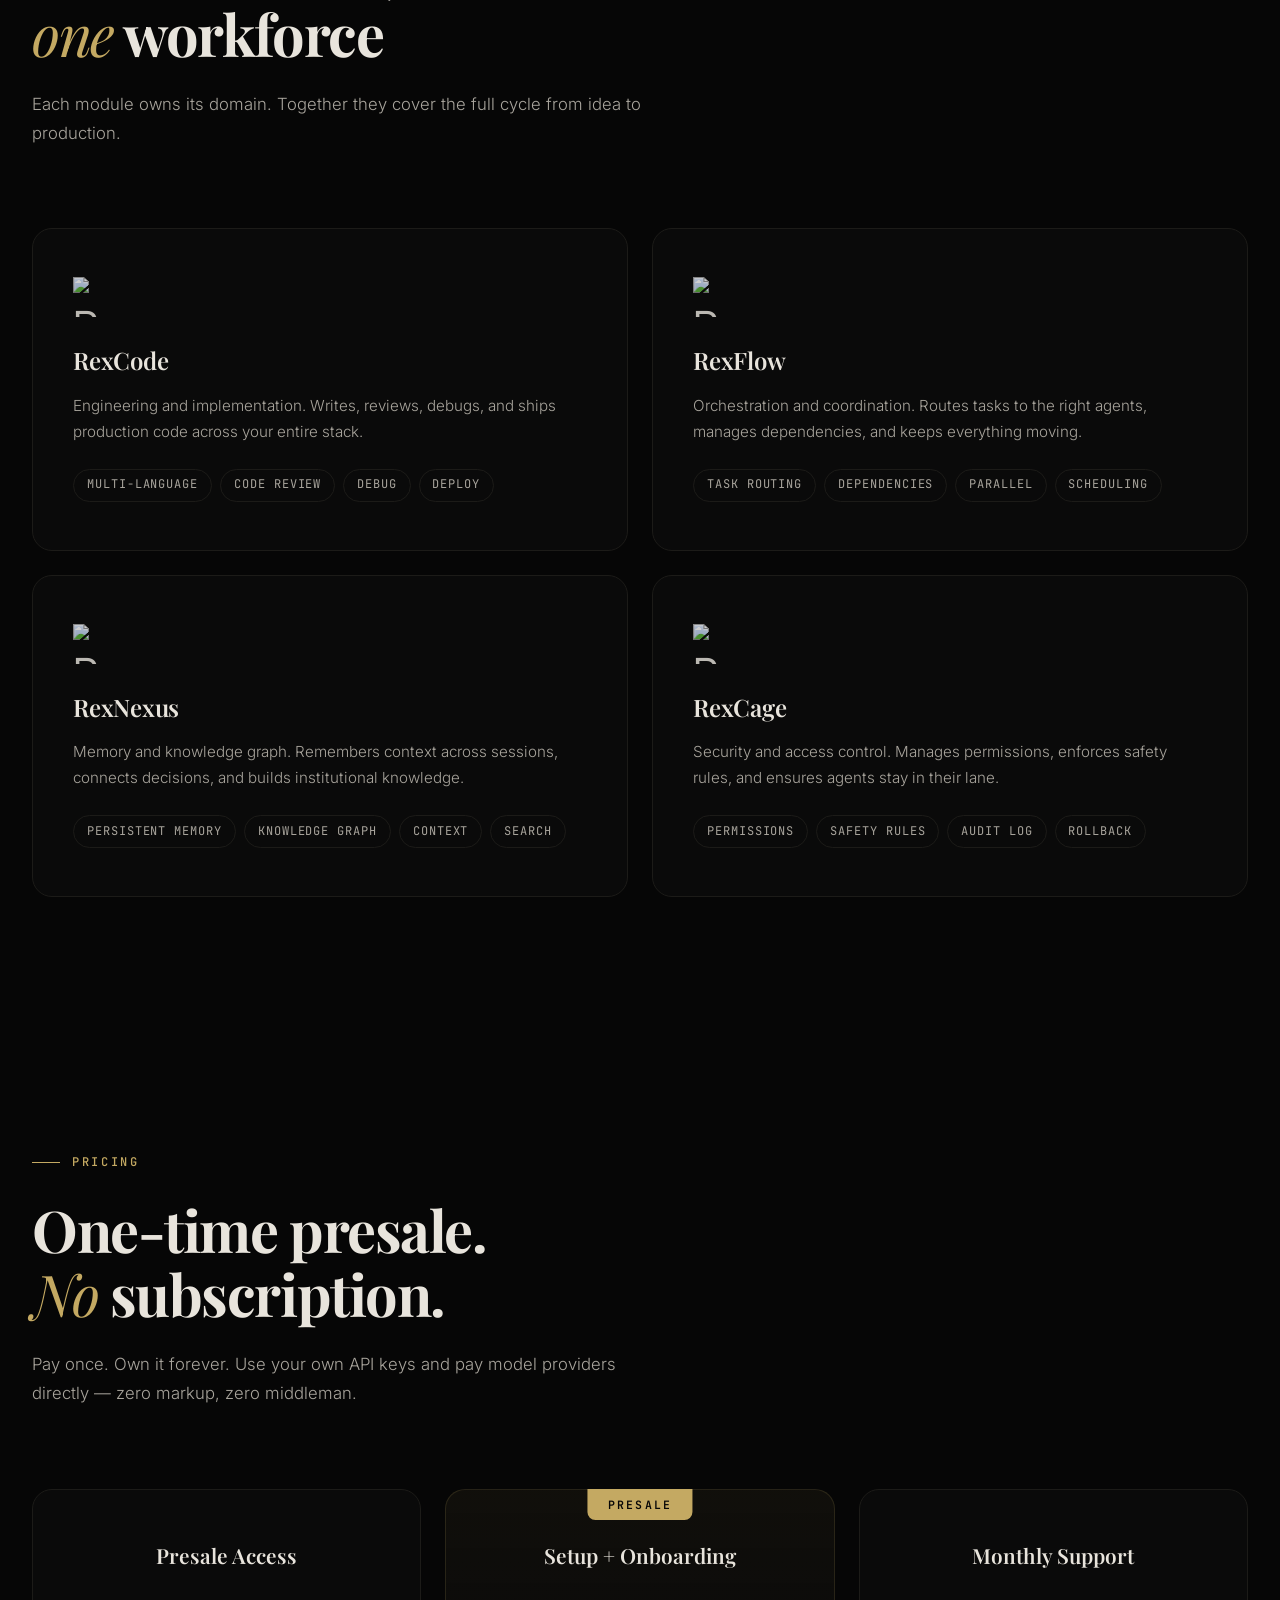
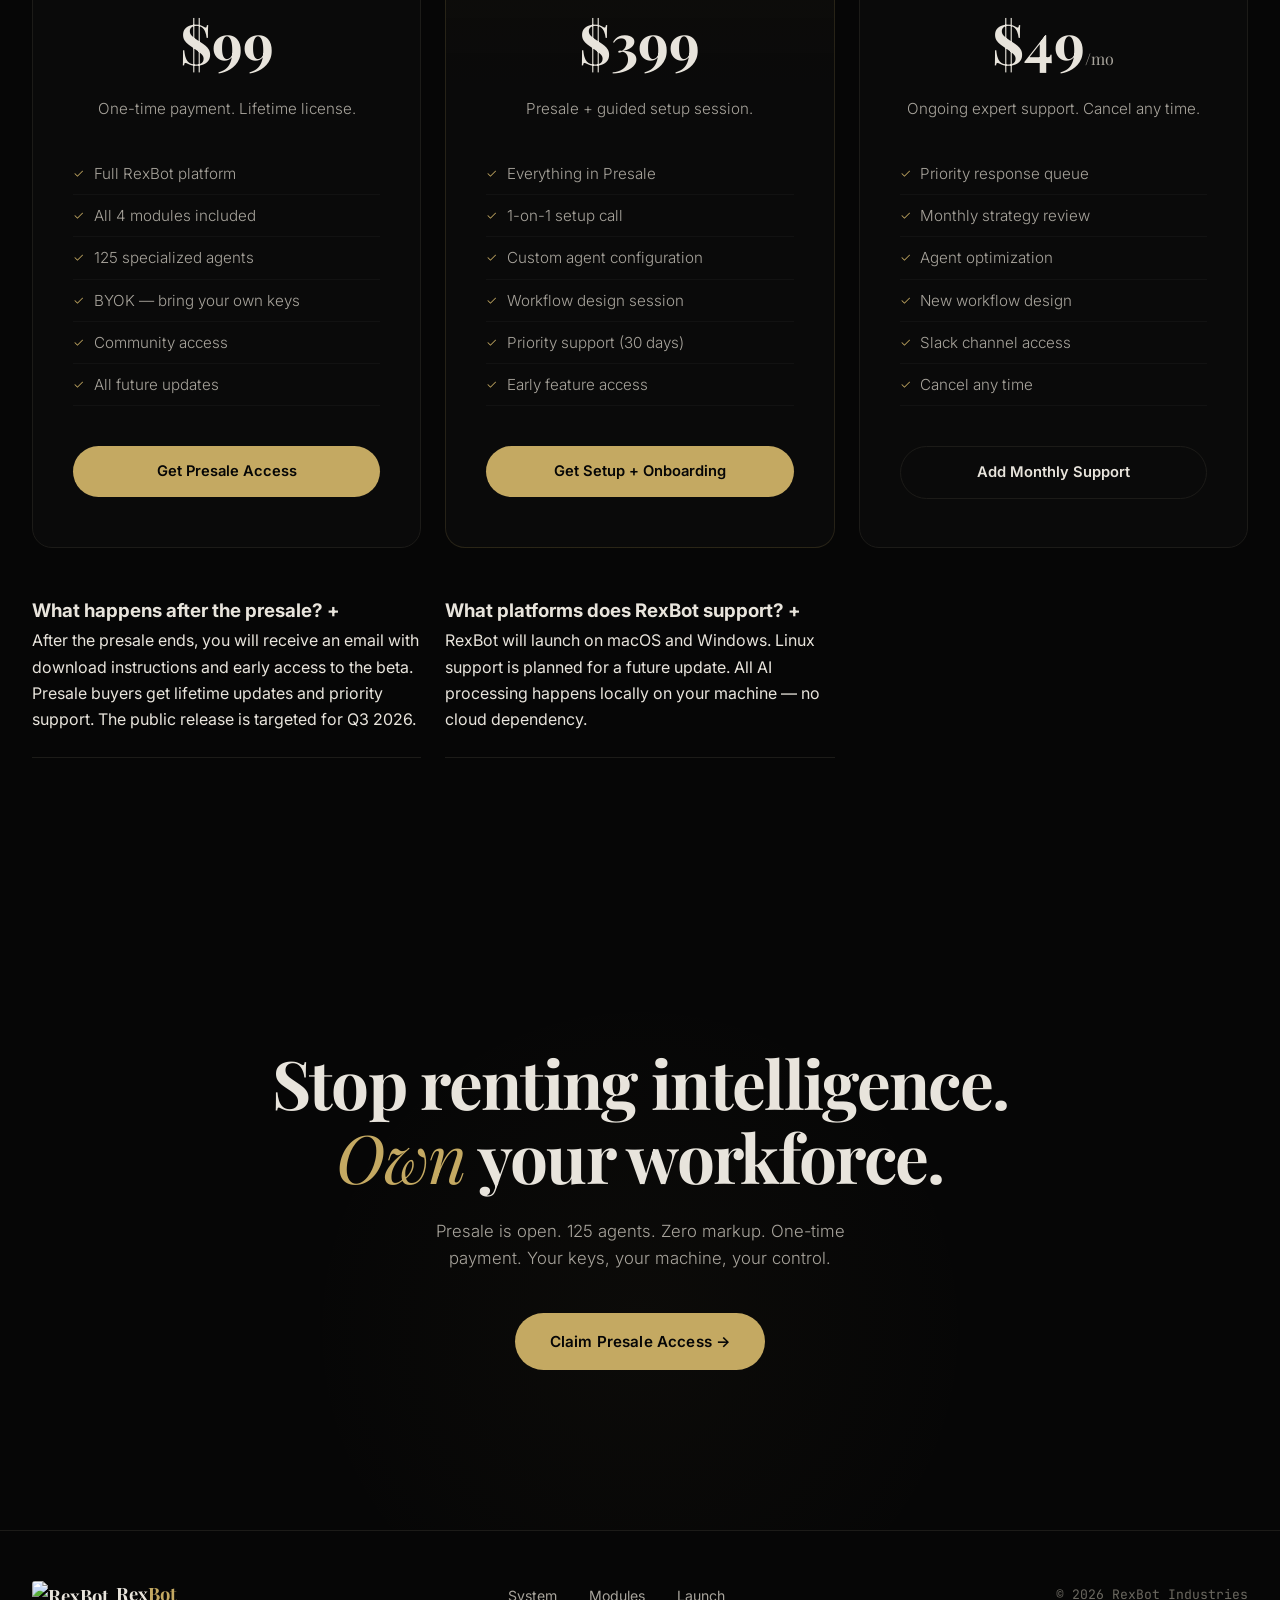
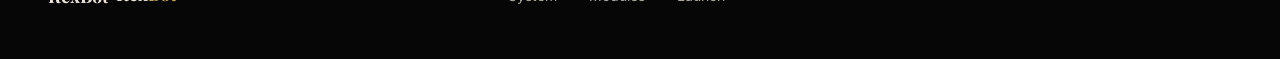
==== commit 16ead312: "fix: wire module page CTAs directly to Stripe checkout ($99 Presale Access)" ====
--- a/index.html
+++ b/index.html
@@ -274,7 +274,7 @@
 <a href="#/modules" data-nav>Modules</a>
 <a href="#/launch" data-nav>Launch</a>
 </div>
-<a href="#/launch" class="nav-cta" data-nav>Get Presale Access</a>
+<a href="https://buy.stripe.com/4gM4gAgpU05b2La1SD5J600" class="nav-cta" data-nav>Get Presale Access</a>
 <button class="nav-toggle" id="navToggle" aria-label="Menu"><span></span><span></span><span></span></button>
 </nav>
 
@@ -291,7 +291,7 @@
 <h1>Your AI <em>workforce,</em> <br>zero overhead</h1>
 <p class="hero-sub">125 specialized agents. One interface. Bring your own keys — zero subscription markup. They coordinate, execute, and deliver so you stop juggling tools and start shipping.</p>
 <div class="hero-actions">
-<a href="#/launch" class="btn-hero btn-hero-primary" data-nav>Claim Presale Access →</a>
+<a href="https://buy.stripe.com/4gM4gAgpU05b2La1SD5J600" class="btn-hero btn-hero-primary" data-nav>Claim Presale Access →</a>
 <a href="#/system" class="btn-hero btn-hero-secondary" data-nav>See How It Works</a>
 </div>
 <div class="hero-trust">
@@ -514,7 +514,7 @@
 <h2 class="reveal">Stop renting intelligence. <br><em>Own</em> your workforce.</h2>
 <p class="reveal">Presale is open. 125 agents. Zero markup. One-time payment. Your keys, your machine, your control.</p>
 <div class="reveal">
-<a href="#/launch" class="btn-hero btn-hero-primary" data-nav>Claim Presale Access →</a>
+<a href="https://buy.stripe.com/4gM4gAgpU05b2La1SD5J600" class="btn-hero btn-hero-primary" data-nav>Claim Presale Access →</a>
 </div>
 </section>
 
@@ -570,7 +570,7 @@
 <h2 class="reveal">Security isn't a feature.<br>It's the <em>architecture.</em></h2>
 <p class="reveal">No RexBot server. No data collection. No middleman. Just your machine, your keys, and 125 agents that work for you.</p>
 <div class="reveal">
-<a href="#/launch" class="btn-hero btn-hero-primary" data-nav>Get Presale Access →</a>
+<a href="https://buy.stripe.com/4gM4gAgpU05b2La1SD5J600" class="btn-hero btn-hero-primary" data-nav>Get Presale Access →</a>
 </div>
 </section>
 
@@ -665,7 +665,7 @@
 <div class="module-cta">
 <h2>Ready to <em>ship</em>?</h2>
 <p style="color:var(--fg-muted);margin-bottom:2rem;font-weight:300">Get RexCode and the full RexBot platform with presale access.</p>
-<a href="#/launch" class="btn-hero btn-hero-primary" data-nav>Get Presale Access →</a>
+<a href="https://buy.stripe.com/4gM4gAgpU05b2La1SD5J600" class="btn-hero btn-hero-primary" data-nav>Get Presale Access →</a>
 </div>
 </div>
 </div>
@@ -701,7 +701,7 @@
 <div class="module-cta">
 <h2>Ready to <em>orchestrate</em>?</h2>
 <p style="color:var(--fg-muted);margin-bottom:2rem;font-weight:300">Get RexFlow and the full RexBot platform with presale access.</p>
-<a href="#/launch" class="btn-hero btn-hero-primary" data-nav>Get Presale Access →</a>
+<a href="https://buy.stripe.com/4gM4gAgpU05b2La1SD5J600" class="btn-hero btn-hero-primary" data-nav>Get Presale Access →</a>
 </div>
 </div>
 </div>
@@ -737,7 +737,7 @@
 <div class="module-cta">
 <h2>Ready to <em>remember</em>?</h2>
 <p style="color:var(--fg-muted);margin-bottom:2rem;font-weight:300">Get RexNexus and the full RexBot platform with presale access.</p>
-<a href="#/launch" class="btn-hero btn-hero-primary" data-nav>Get Presale Access →</a>
+<a href="https://buy.stripe.com/4gM4gAgpU05b2La1SD5J600" class="btn-hero btn-hero-primary" data-nav>Get Presale Access →</a>
 </div>
 </div>
 </div>
@@ -774,7 +774,7 @@
 <div class="module-cta">
 <h2>Ready to <em>secure</em>?</h2>
 <p style="color:var(--fg-muted);margin-bottom:2rem;font-weight:300">Get RexCage and the full RexBot platform with presale access.</p>
-<a href="#/launch" class="btn-hero btn-hero-primary" data-nav>Get Presale Access →</a>
+<a href="https://buy.stripe.com/4gM4gAgpU05b2La1SD5J600" class="btn-hero btn-hero-primary" data-nav>Get Presale Access →</a>
 </div>
 </div>
 </div>
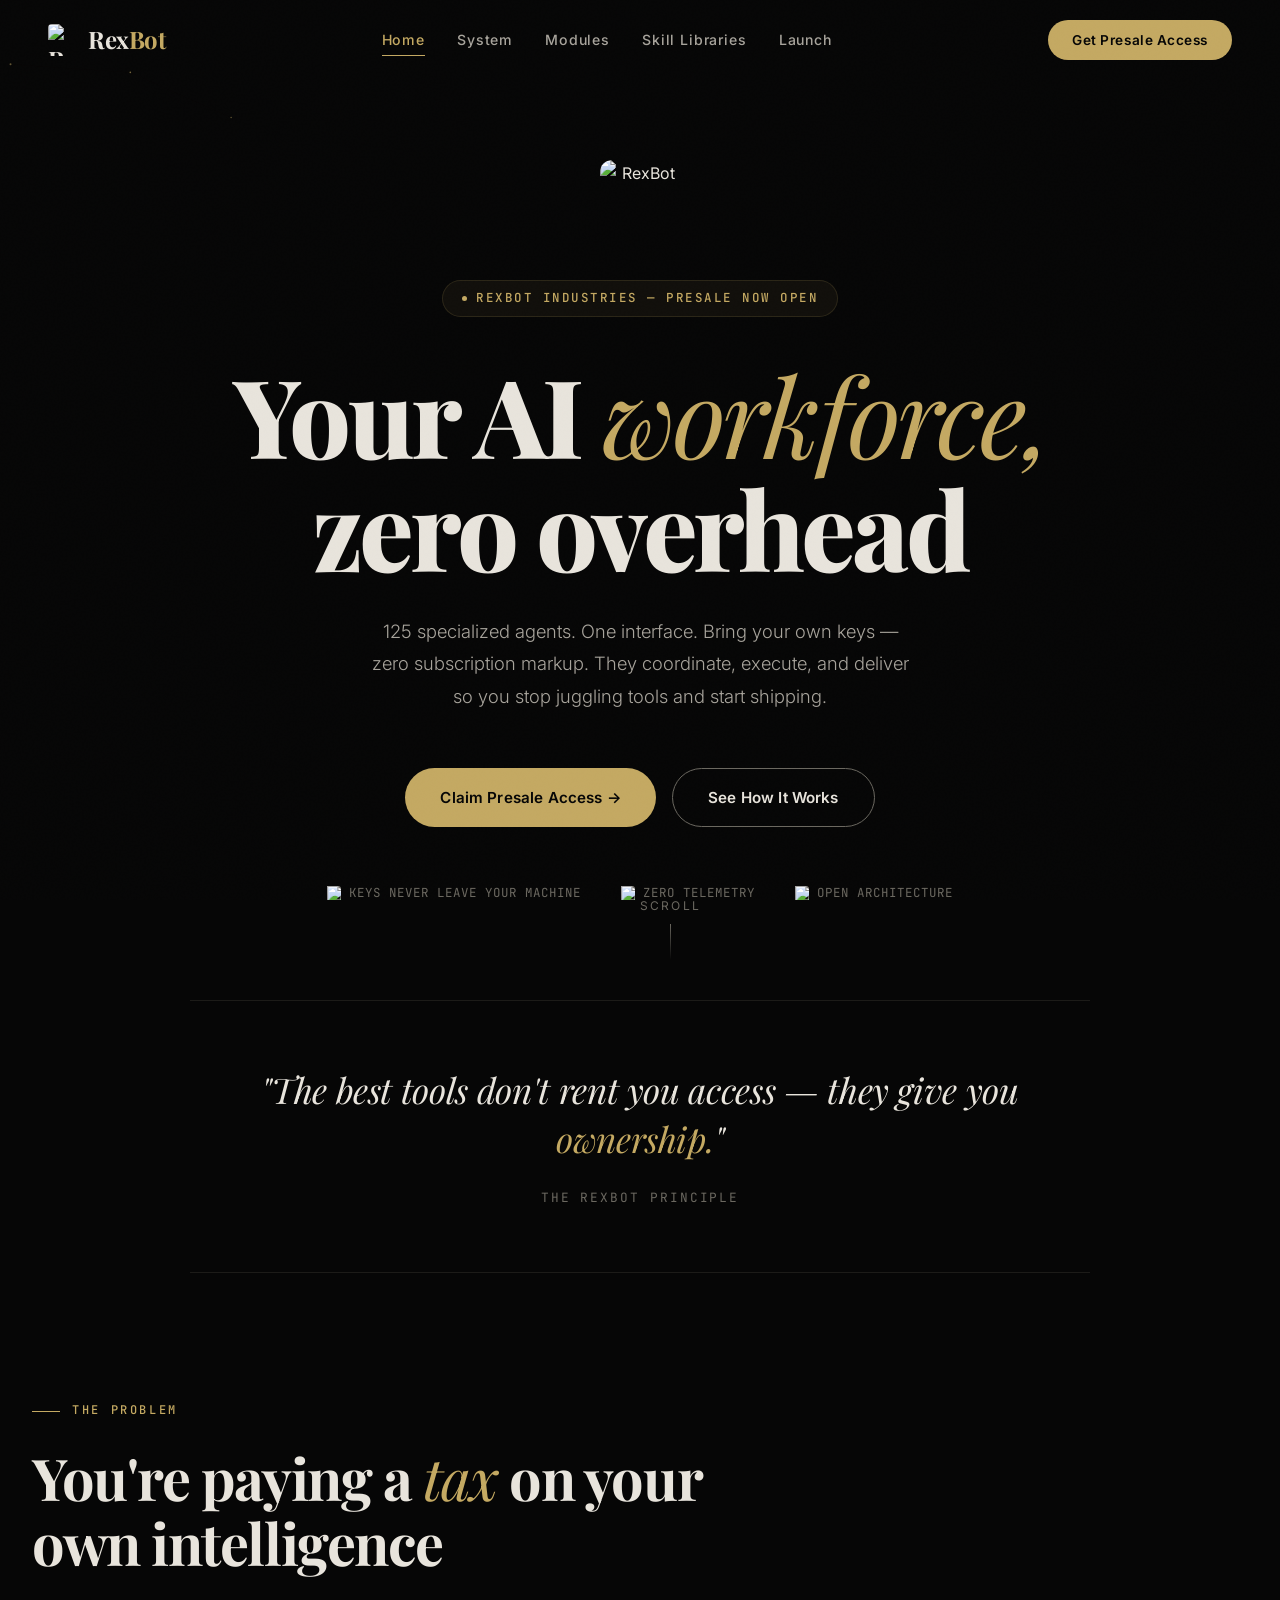
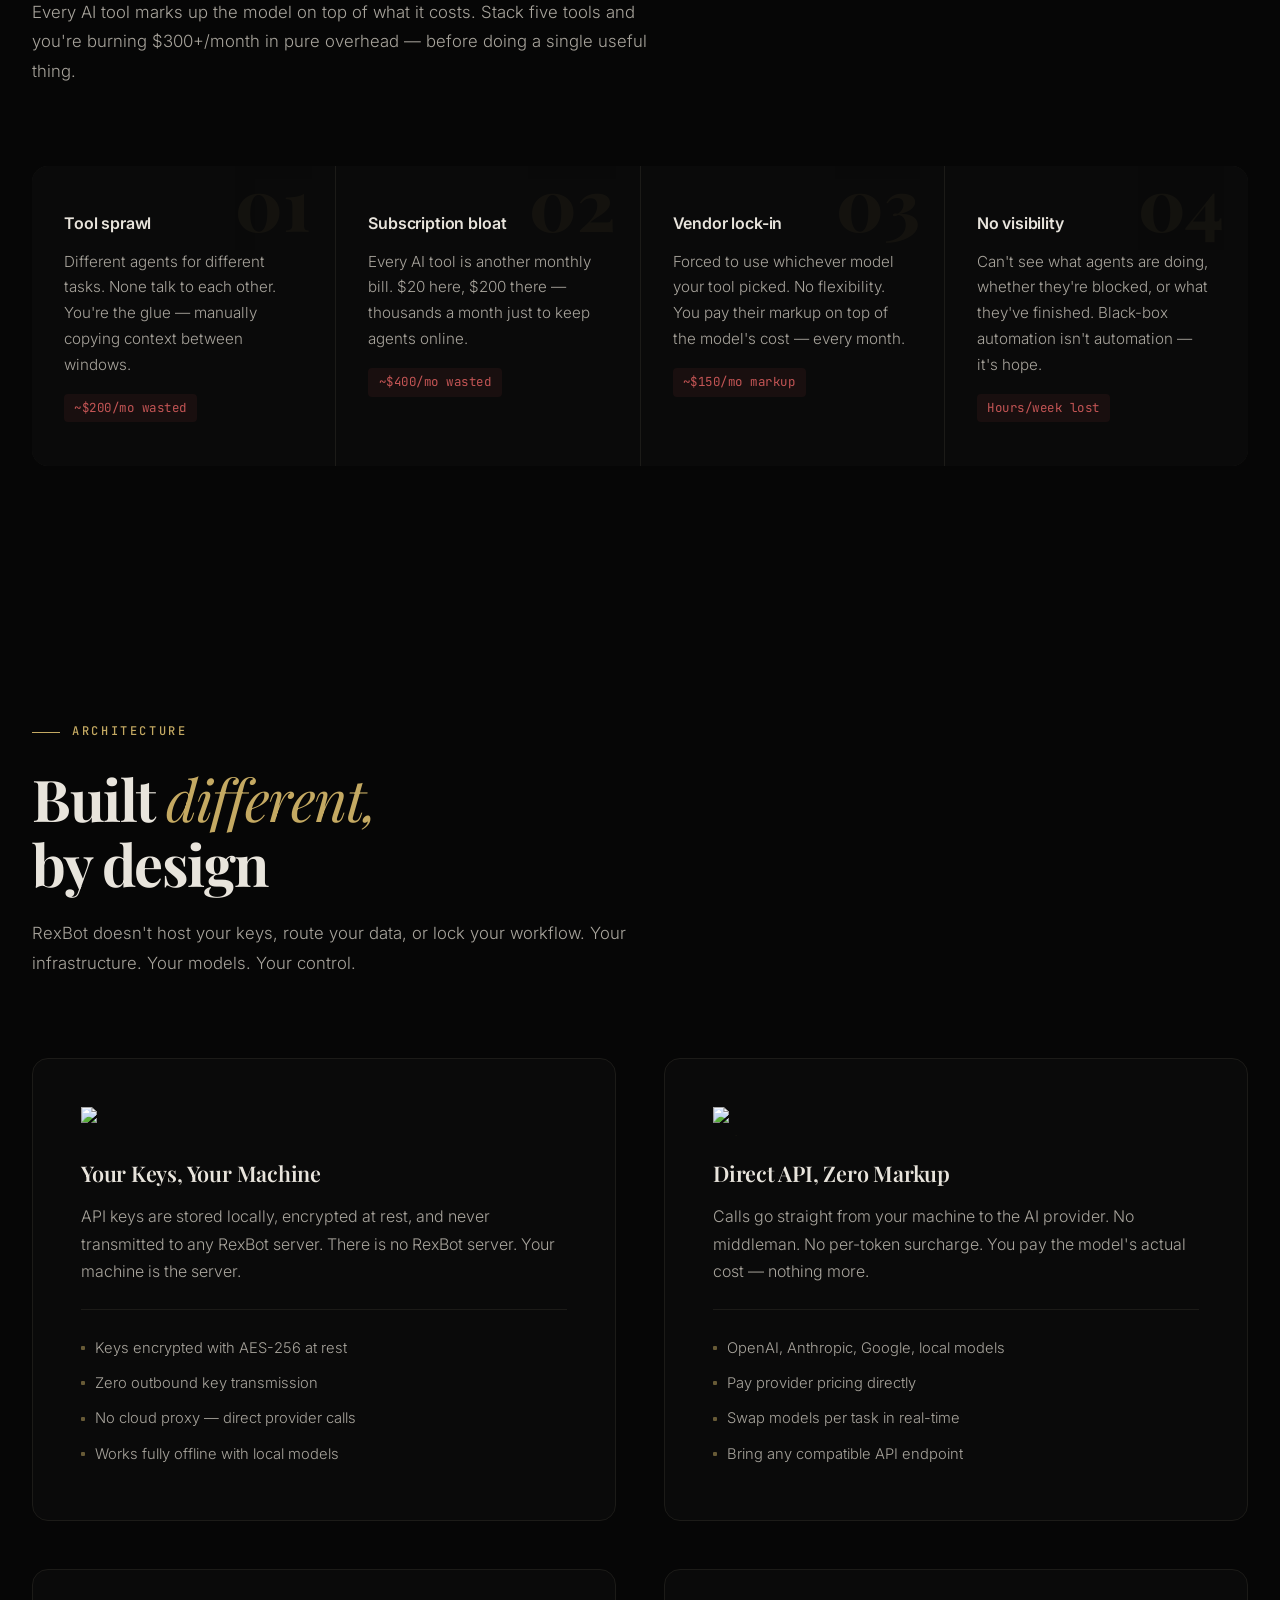
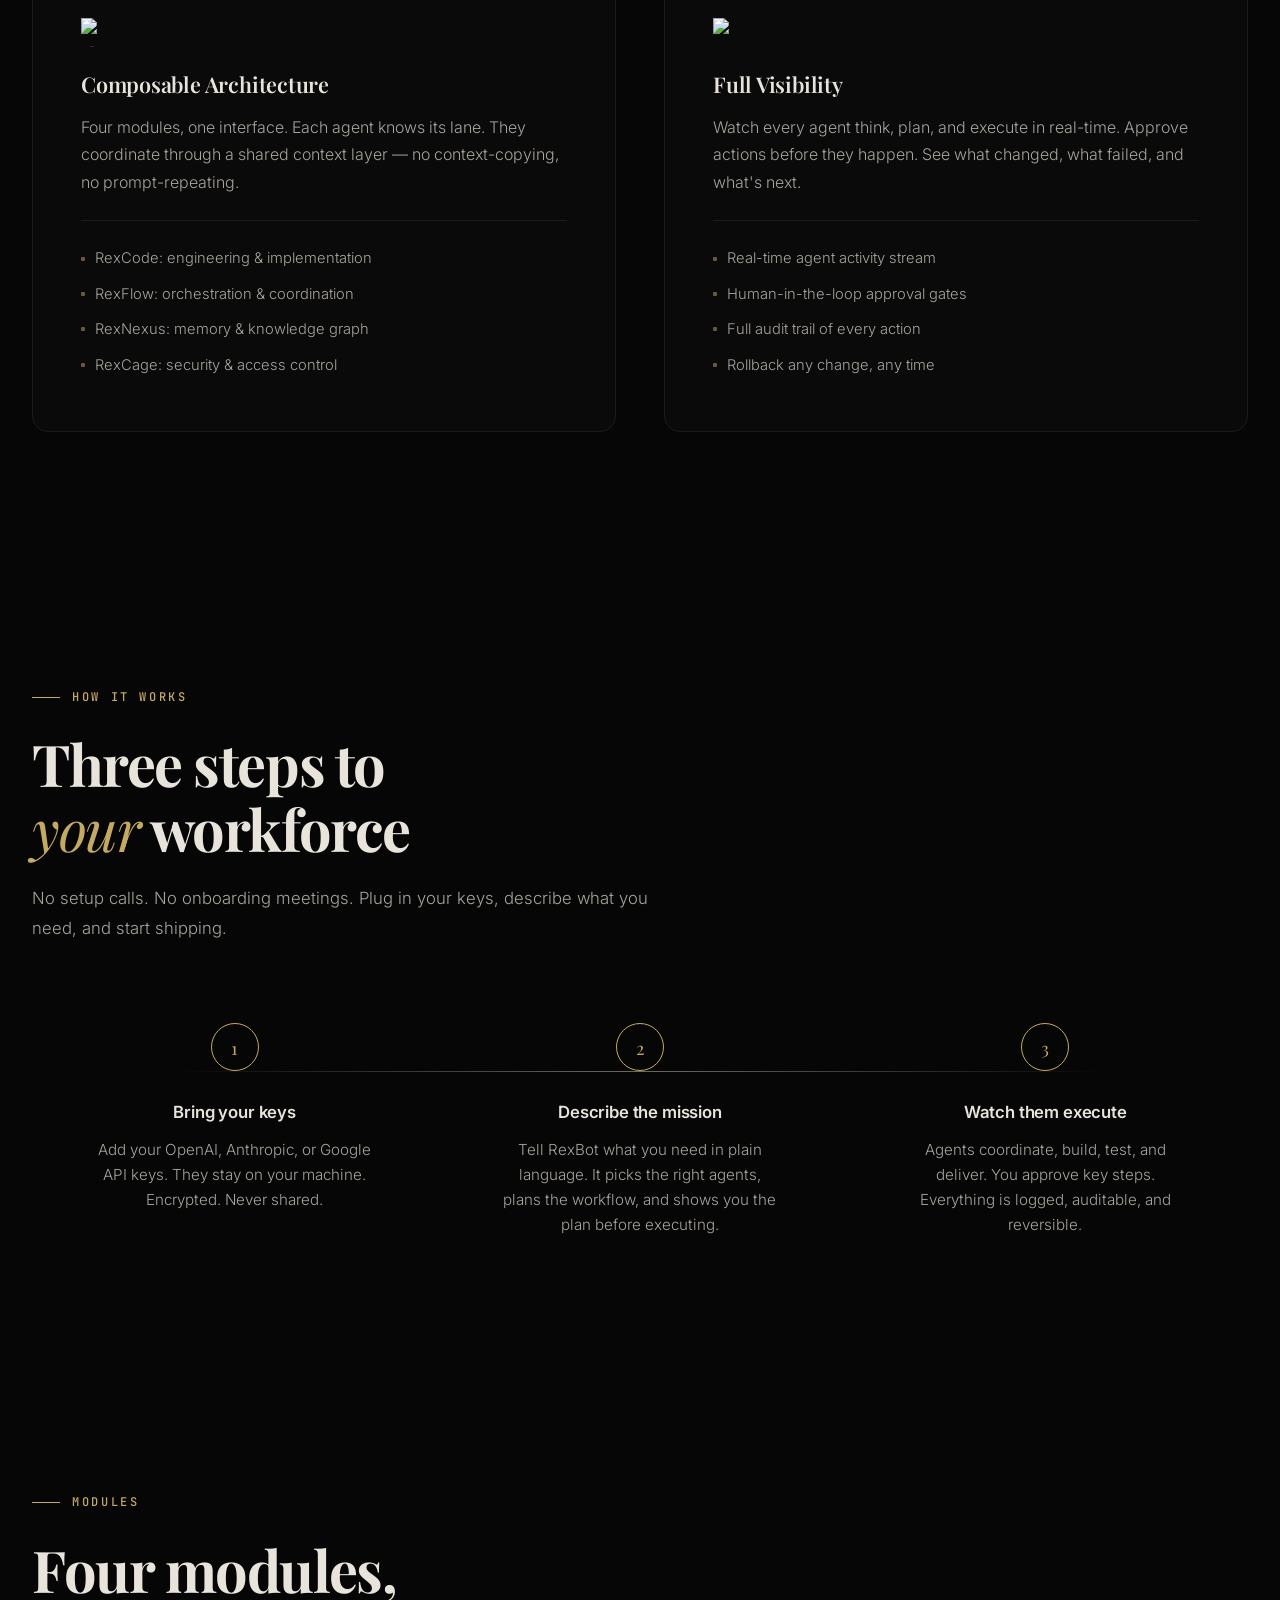
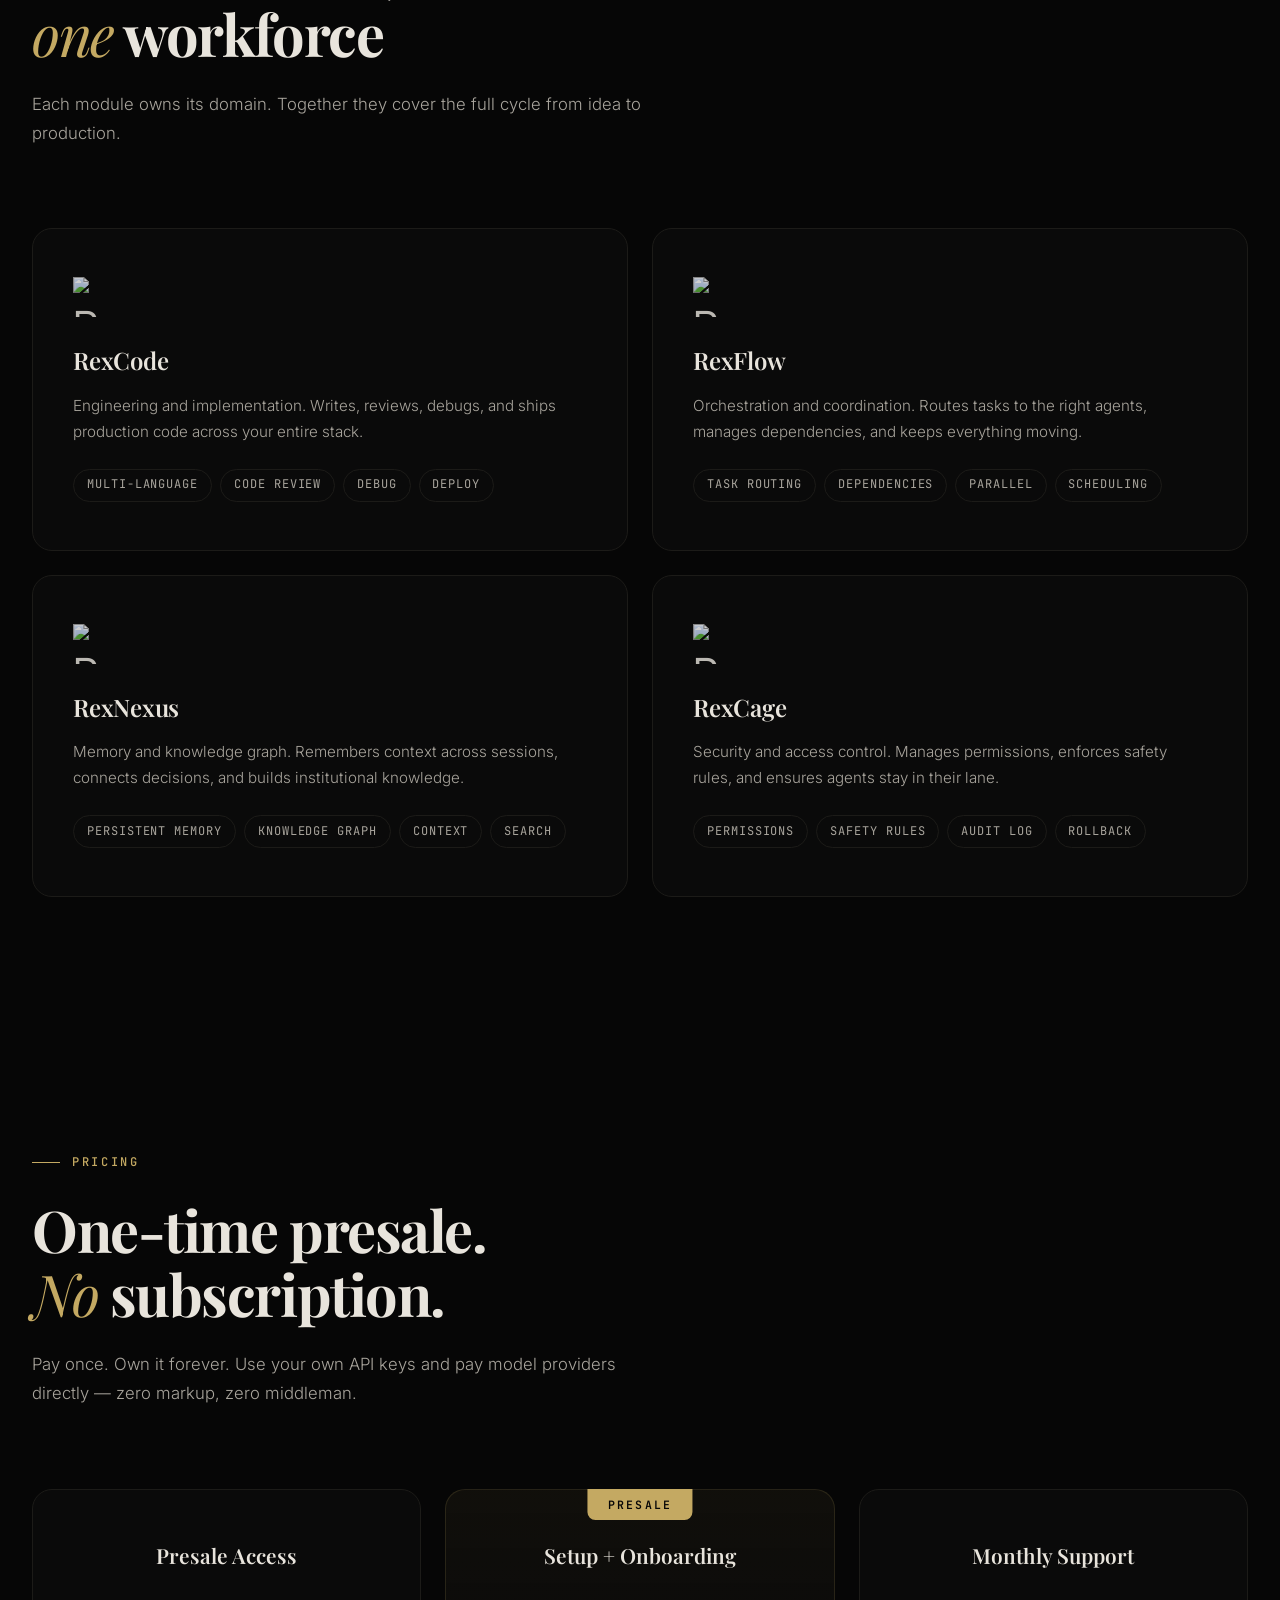
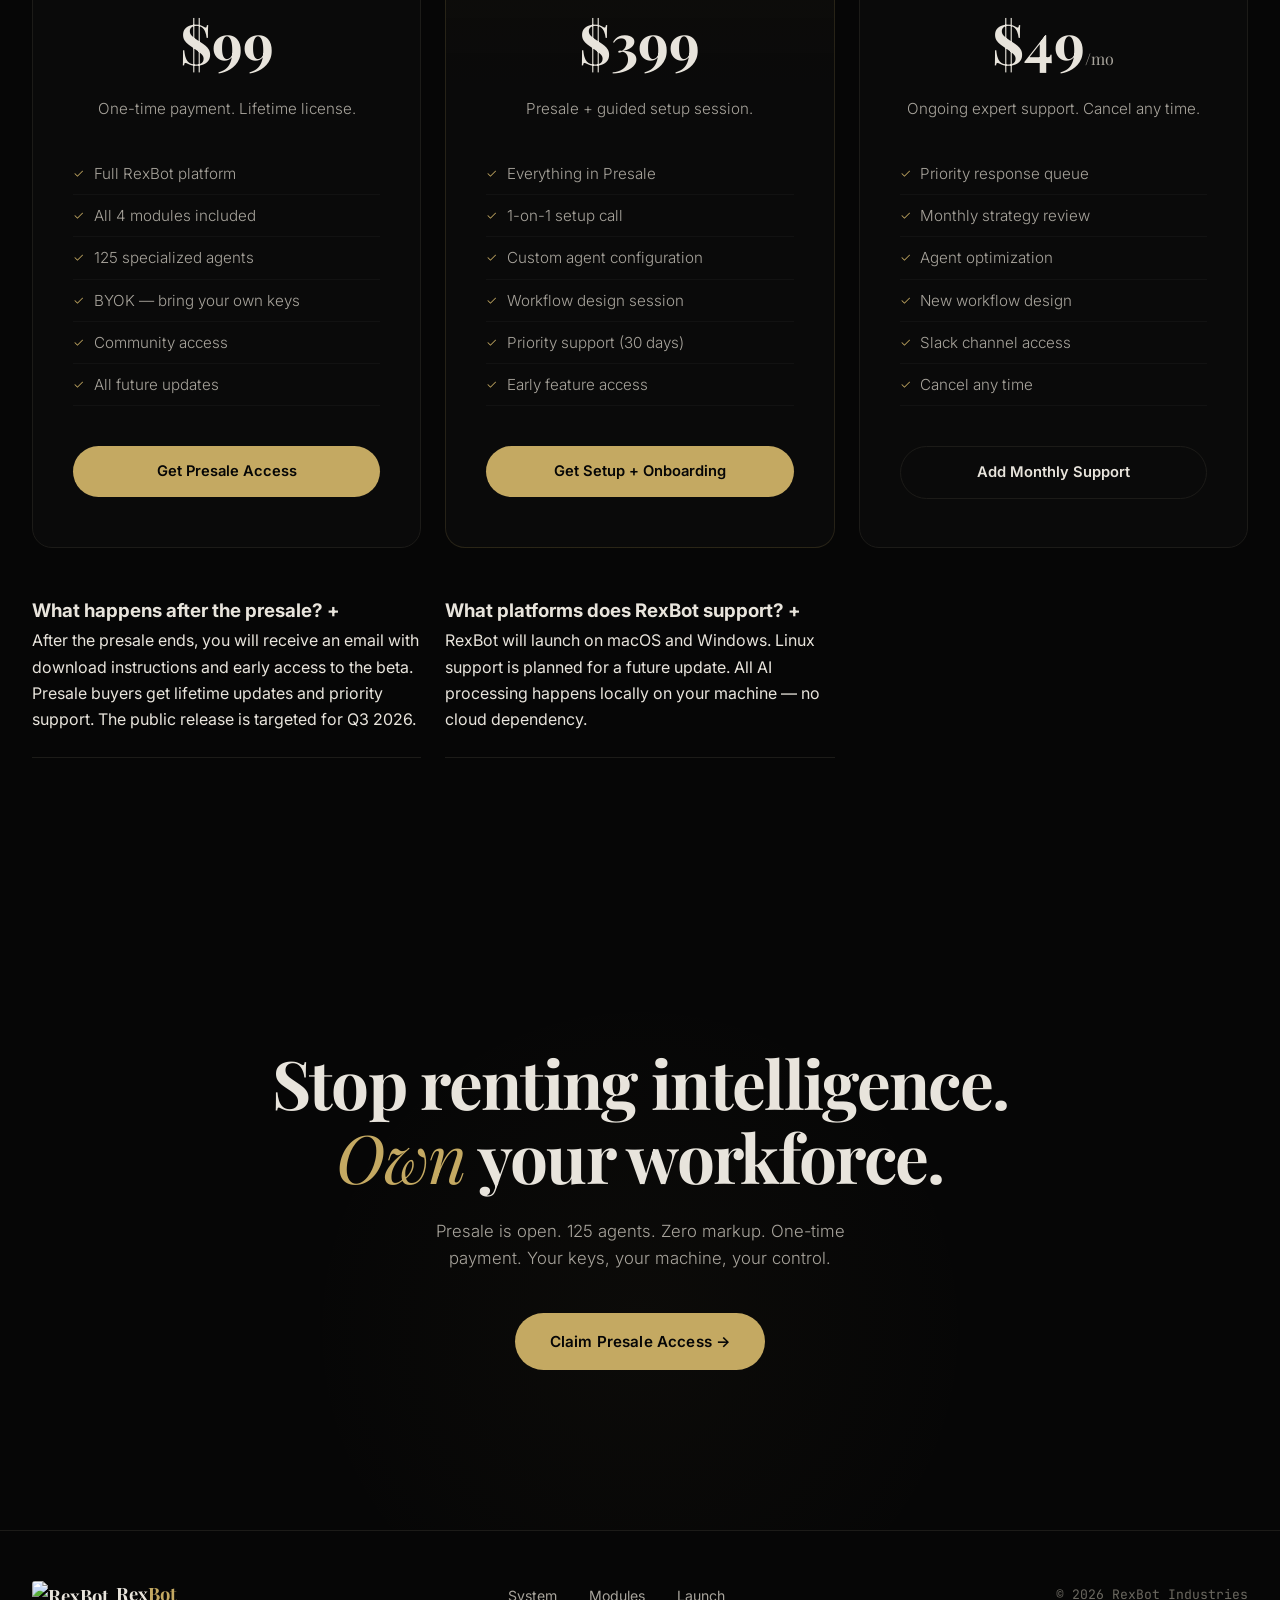
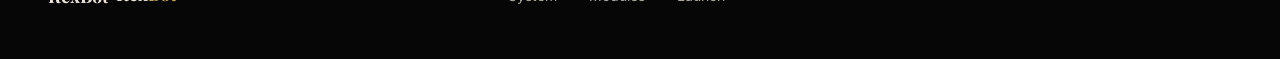
==== commit 74ac16da: "Add Skill Libraries page with download sections for all 4 platforms" ====
--- a/index.html
+++ b/index.html
@@ -272,6 +272,7 @@
 <a href="#/" data-nav>Home</a>
 <a href="#/system" data-nav>System</a>
 <a href="#/modules" data-nav>Modules</a>
+<a href="#/skills" data-nav>Skill Libraries</a>
 <a href="#/launch" data-nav>Launch</a>
 </div>
 <a href="https://buy.stripe.com/4gM4gAgpU05b2La1SD5J600" class="nav-cta" data-nav>Get Presale Access</a>
@@ -634,6 +635,98 @@
 </footer>
 </div>
 
+<!-- SKILL LIBRARIES PAGE -->
+<div class="page" id="page-skills">
+<div class="module-hero" style="--module-accent:#c4a962">
+<div class="section-label reveal">Free Community Releases</div>
+<h1 class="reveal">Skill Libraries for<br><em>Every</em> Platform</h1>
+<p class="module-hero-sub reveal">185 deep operator playbooks. 22 profiles. 15 categories. Profile-first deployment, safety-forward defaults, and handoff-aware routing. Free, MIT-licensed, community-maintained by RexBot / Rex Hub.</p>
+</div>
+
+<section style="padding-top:0">
+<div class="section-label reveal">Download</div>
+<h2 class="reveal">Choose your <em>platform</em></h2>
+<p class="section-desc reveal" style="margin-bottom:3rem">Each library is purpose-built for its target agent. Same deep anatomy, same safety rails, native integration for each platform.</p>
+
+<div style="display:grid;grid-template-columns:1fr 1fr;gap:2rem;max-width:1000px;margin:0 auto">
+
+<div style="border:1px solid var(--warm-border);border-radius:16px;padding:2.5rem;background:var(--bg-card);position:relative;overflow:hidden" class="reveal">
+<div style="position:absolute;top:0;left:0;width:3px;height:100%;background:linear-gradient(to bottom,var(--gold),transparent);opacity:.3"></div>
+<div style="font-family:var(--font-mono);font-size:.75rem;letter-spacing:.15em;text-transform:uppercase;color:var(--gold);margin-bottom:.75rem">OpenClaw</div>
+<h3 style="font-family:var(--font-display);font-size:1.5rem;margin-bottom:.5rem">Generalist Skill Library <em>v0.6</em></h3>
+<p style="font-size:.9rem;color:var(--fg-muted);line-height:1.7;margin-bottom:1.5rem">The native release. 185 skills, 22 profiles, full OpenClaw tool patterns, slash commands, and profile-based deployment.</p>
+<div style="display:flex;gap:.75rem;flex-wrap:wrap;margin-bottom:1.25rem">
+<span style="font-family:var(--font-mono);font-size:.72rem;color:var(--fg-dim);background:var(--gold-soft);padding:.25rem .6rem;border-radius:4px;border:1px solid var(--gold-mid)">185 skills</span>
+<span style="font-family:var(--font-mono);font-size:.72rem;color:var(--fg-dim);background:var(--gold-soft);padding:.25rem .6rem;border-radius:4px;border:1px solid var(--gold-mid)">22 profiles</span>
+<span style="font-family:var(--font-mono);font-size:.72rem;color:var(--fg-dim);background:var(--gold-soft);padding:.25rem .6rem;border-radius:4px;border:1px solid var(--gold-mid)">OpenClaw-native</span>
+</div>
+<a href="https://github.com/reggierexai-design/skill-library-openclaw" target="_blank" style="display:inline-flex;align-items:center;gap:.5rem;padding:.65rem 1.5rem;border-radius:100px;font-weight:600;font-size:.85rem;background:var(--gold);color:var(--bg);text-decoration:none;letter-spacing:.02em">View on GitHub &rarr;</a>
+</div>
+
+<div style="border:1px solid var(--warm-border);border-radius:16px;padding:2.5rem;background:var(--bg-card);position:relative;overflow:hidden" class="reveal reveal-delay-1">
+<div style="position:absolute;top:0;left:0;width:3px;height:100%;background:linear-gradient(to bottom,#4285f4,transparent);opacity:.3"></div>
+<div style="font-family:var(--font-mono);font-size:.75rem;letter-spacing:.15em;text-transform:uppercase;color:#4285f4;margin-bottom:.75rem">Google Antigravity</div>
+<h3 style="font-family:var(--font-display);font-size:1.5rem;margin-bottom:.5rem">Antigravity Skill Library <em>v0.6</em></h3>
+<p style="font-size:.9rem;color:var(--fg-muted);line-height:1.7;margin-bottom:1.5rem">Ported for Google's agent framework. Same depth, adapted tool patterns and integration points for Antigravity workflows.</p>
+<div style="display:flex;gap:.75rem;flex-wrap:wrap;margin-bottom:1.25rem">
+<span style="font-family:var(--font-mono);font-size:.72rem;color:var(--fg-dim);background:rgba(66,133,244,.06);padding:.25rem .6rem;border-radius:4px;border:1px solid rgba(66,133,244,.15)">185 skills</span>
+<span style="font-family:var(--font-mono);font-size:.72rem;color:var(--fg-dim);background:rgba(66,133,244,.06);padding:.25rem .6rem;border-radius:4px;border:1px solid rgba(66,133,244,.15)">22 profiles</span>
+<span style="font-family:var(--font-mono);font-size:.72rem;color:var(--fg-dim);background:rgba(66,133,244,.06);padding:.25rem .6rem;border-radius:4px;border:1px solid rgba(66,133,244,.15)">Antigravity-native</span>
+</div>
+<a href="https://github.com/reggierexai-design/skill-library-antigravity" target="_blank" style="display:inline-flex;align-items:center;gap:.5rem;padding:.65rem 1.5rem;border-radius:100px;font-weight:600;font-size:.85rem;background:#4285f4;color:#fff;text-decoration:none;letter-spacing:.02em">View on GitHub &rarr;</a>
+</div>
+
+<div style="border:1px solid var(--warm-border);border-radius:16px;padding:2.5rem;background:var(--bg-card);position:relative;overflow:hidden" class="reveal reveal-delay-2">
+<div style="position:absolute;top:0;left:0;width:3px;height:100%;background:linear-gradient(to bottom,#d97757,transparent);opacity:.3"></div>
+<div style="font-family:var(--font-mono);font-size:.75rem;letter-spacing:.15em;text-transform:uppercase;color:#d97757;margin-bottom:.75rem">Claude Code</div>
+<h3 style="font-family:var(--font-display);font-size:1.5rem;margin-bottom:.5rem">Claude Code Skill Library <em>v0.6</em></h3>
+<p style="font-size:.9rem;color:var(--fg-muted);line-height:1.7;margin-bottom:1.5rem">Ported for Anthropic's CLI agent. Adapted skill anatomy, slash commands, and tool patterns for Claude Code workflows.</p>
+<div style="display:flex;gap:.75rem;flex-wrap:wrap;margin-bottom:1.25rem">
+<span style="font-family:var(--font-mono);font-size:.72rem;color:var(--fg-dim);background:rgba(217,119,87,.06);padding:.25rem .6rem;border-radius:4px;border:1px solid rgba(217,119,87,.15)">185 skills</span>
+<span style="font-family:var(--font-mono);font-size:.72rem;color:var(--fg-dim);background:rgba(217,119,87,.06);padding:.25rem .6rem;border-radius:4px;border:1px solid rgba(217,119,87,.15)">22 profiles</span>
+<span style="font-family:var(--font-mono);font-size:.72rem;color:var(--fg-dim);background:rgba(217,119,87,.06);padding:.25rem .6rem;border-radius:4px;border:1px solid rgba(217,119,87,.15)">Claude Code-native</span>
+</div>
+<a href="https://github.com/reggierexai-design/skill-library-claude-code" target="_blank" style="display:inline-flex;align-items:center;gap:.5rem;padding:.65rem 1.5rem;border-radius:100px;font-weight:600;font-size:.85rem;background:#d97757;color:#fff;text-decoration:none;letter-spacing:.02em">View on GitHub &rarr;</a>
+</div>
+
+<div style="border:1px solid var(--warm-border);border-radius:16px;padding:2.5rem;background:var(--bg-card);position:relative;overflow:hidden" class="reveal reveal-delay-3">
+<div style="position:absolute;top:0;left:0;width:3px;height:100%;background:linear-gradient(to bottom,#10a37f,transparent);opacity:.3"></div>
+<div style="font-family:var(--font-mono);font-size:.75rem;letter-spacing:.15em;text-transform:uppercase;color:#10a37f;margin-bottom:.75rem">OpenAI Codex</div>
+<h3 style="font-family:var(--font-display);font-size:1.5rem;margin-bottom:.5rem">Codex Skill Library <em>v0.6</em></h3>
+<p style="font-size:.9rem;color:var(--fg-muted);line-height:1.7;margin-bottom:1.5rem">Ported for OpenAI's Codex agent. Adapted skill anatomy, integration points, and tool patterns for Codex workflows.</p>
+<div style="display:flex;gap:.75rem;flex-wrap:wrap;margin-bottom:1.25rem">
+<span style="font-family:var(--font-mono);font-size:.72rem;color:var(--fg-dim);background:rgba(16,163,127,.06);padding:.25rem .6rem;border-radius:4px;border:1px solid rgba(16,163,127,.15)">185 skills</span>
+<span style="font-family:var(--font-mono);font-size:.72rem;color:var(--fg-dim);background:rgba(16,163,127,.06);padding:.25rem .6rem;border-radius:4px;border:1px solid rgba(16,163,127,.15)">22 profiles</span>
+<span style="font-family:var(--font-mono);font-size:.72rem;color:var(--fg-dim);background:rgba(16,163,127,.06);padding:.25rem .6rem;border-radius:4px;border:1px solid rgba(16,163,127,.15)">Codex-native</span>
+</div>
+<a href="https://github.com/reggierexai-design/skill-library-codex" target="_blank" style="display:inline-flex;align-items:center;gap:.5rem;padding:.65rem 1.5rem;border-radius:100px;font-weight:600;font-size:.85rem;background:#10a37f;color:#fff;text-decoration:none;letter-spacing:.02em">View on GitHub &rarr;</a>
+</div>
+
+</div>
+</section>
+
+<section style="padding-top:2rem;padding-bottom:4rem;max-width:var(--content-max);margin:0 auto;text-align:center">
+<div class="section-label reveal" style="justify-content:center">What's inside</div>
+<h2 class="reveal" style="text-align:center">Built for <em>operators</em>, not tourists</h2>
+<p class="reveal" style="color:var(--fg-muted);line-height:1.8;max-width:640px;margin:0 auto 2rem">Every skill follows the same deep anatomy: Purpose, Use/Avoid, Inputs, Operating Rules, Tool Pattern, Expanded Workflow, Output Contract, Failure Modes, Handoff Cues, Quality Bar. Not a prompt pack &mdash; an operator playbook.</p>
+<div style="display:grid;grid-template-columns:repeat(3,1fr);gap:1px;background:var(--warm-border);border-radius:12px;overflow:hidden;max-width:700px;margin:0 auto">
+<div style="background:var(--bg-card);padding:1.5rem;text-align:center"><div style="font-family:var(--font-display);font-size:2rem;color:var(--gold);font-weight:700">185</div><div style="font-family:var(--font-mono);font-size:.72rem;color:var(--fg-dim);letter-spacing:.1em;text-transform:uppercase;margin-top:.25rem">Skills</div></div>
+<div style="background:var(--bg-card);padding:1.5rem;text-align:center"><div style="font-family:var(--font-display);font-size:2rem;color:var(--gold);font-weight:700">22</div><div style="font-family:var(--font-mono);font-size:.72rem;color:var(--fg-dim);letter-spacing:.1em;text-transform:uppercase;margin-top:.25rem">Profiles</div></div>
+<div style="background:var(--bg-card);padding:1.5rem;text-align:center"><div style="font-family:var(--font-display);font-size:2rem;color:var(--gold);font-weight:700">619</div><div style="font-family:var(--font-mono);font-size:.72rem;color:var(--fg-dim);letter-spacing:.1em;text-transform:uppercase;margin-top:.25rem">Avg words/skill</div></div>
+</div>
+</section>
+
+<footer>
+<div class="footer-brand">Rex<span>Bot</span></div>
+<div class="footer-links">
+<a href="#/" data-nav>Home</a>
+<a href="#/system" data-nav>System</a>
+<a href="#/launch" data-nav>Launch</a>
+</div>
+<div class="footer-copy">&copy; 2026 RexBot Industries</div>
+</footer>
+</div>
+
 <!-- REXCODE MODULE PAGE -->
 <div class="page" id="page-rexcode">
 <div class="module-hero" style="--module-accent:#5b8def">
@@ -890,8 +983,8 @@
 
 
 // SPA Router
-const pages={home:document.getElementById('page-home'),system:document.getElementById('page-system'),modules:document.getElementById('page-modules'),rexcode:document.getElementById('page-rexcode'),rexflow:document.getElementById('page-rexflow'),rexnexus:document.getElementById('page-rexnexus'),rexcage:document.getElementById('page-rexcage'),launch:document.getElementById('page-launch')};
-const routes={'/':'home','/system':'system','/modules':'modules','/modules/rexcode':'rexcode','/modules/rexflow':'rexflow','/modules/rexnexus':'rexnexus','/modules/rexcage':'rexcage','/launch':'launch'};
+const pages={home:document.getElementById('page-home'),system:document.getElementById('page-system'),modules:document.getElementById('page-modules'),skills:document.getElementById('page-skills'),rexcode:document.getElementById('page-rexcode'),rexflow:document.getElementById('page-rexflow'),rexnexus:document.getElementById('page-rexnexus'),rexcage:document.getElementById('page-rexcage'),launch:document.getElementById('page-launch')};
+const routes={'/':'home','/system':'system','/modules':'modules','/skills':'skills','/modules/rexcode':'rexcode','/modules/rexflow':'rexflow','/modules/rexnexus':'rexnexus','/modules/rexcage':'rexcage','/launch':'launch'};
 function navigate(hash){const path=hash.replace('#','')||'/';const pageKey=routes[path]||'home';Object.values(pages).forEach(p=>{if(p)p.classList.remove('active')});if(pages[pageKey])pages[pageKey].classList.add('active');document.querySelectorAll('.nav-links a,.nav-brand').forEach(a=>{a.classList.remove('active');const h=a.getAttribute('href');if(h===hash||(path.startsWith('/modules')&&h==='#/modules/rexcode'))a.classList.add('active')});window.scrollTo({top:0,behavior:'instant'});initReveals();if(pageKey==='home')initHeroCanvas()}
 window.addEventListener('hashchange',()=>navigate(location.hash));
 document.querySelectorAll('[data-nav]').forEach(a=>{a.addEventListener('click',e=>{e.preventDefault();const h=a.getAttribute('href');history.pushState(null,null,h);navigate(h);closeNav()})});
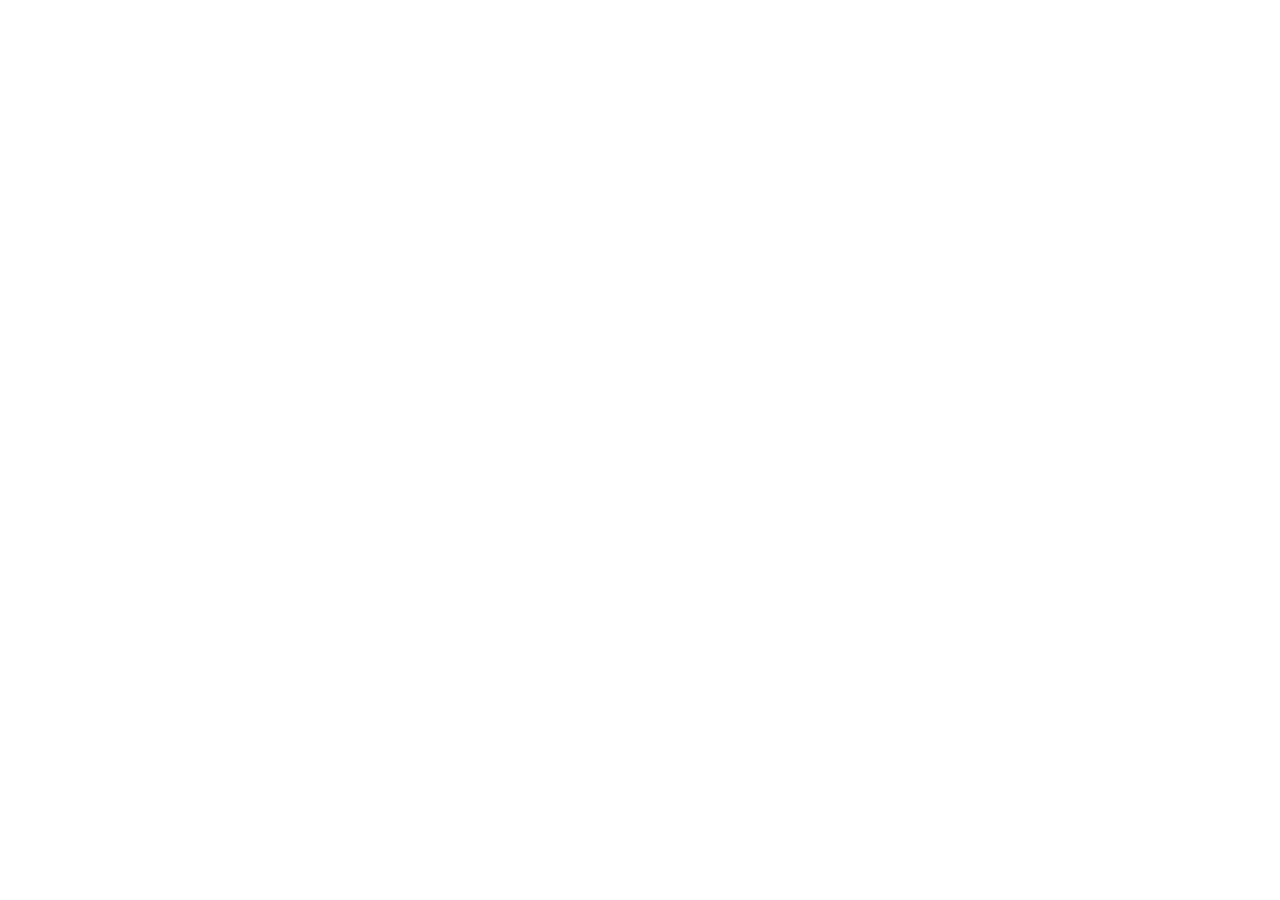
==== commit e81254ec: "Add Gumroad shop section, fix canonical URL to rex-bot.com, add Shop links to footer" ====
--- a/index.html
+++ b/index.html
@@ -2,1012 +2,9 @@
 <html lang="en">
 <head>
 <meta charset="UTF-8">
-<link rel="canonical" href="https://reggierexai-design.github.io/rexhub/">
-<meta name="viewport" content="width=device-width, initial-scale=1.0">
-<title>RexBot — Your AI Workforce, Zero Overhead</title>
-<link rel="icon" type="image/png" href="https://raw.githubusercontent.com/reggierexai-design/rexhub/main/assets/rexbot-logo.png">
-<meta name="description" content="125 specialized AI agents. Zero subscription overhead. Bring your own keys. One-time presale.">
-<meta property="og:title" content="RexBot — Your AI Workforce, Zero Overhead">
-<meta property="og:description" content="125 specialized AI agents. Zero subscription overhead. Bring your own keys. One-time presale.">
-<meta property="og:image" content="https://raw.githubusercontent.com/reggierexai-design/rexhub/main/assets/rexbot-logo.png">
-<meta property="og:type" content="website">
-<meta property="og:url" content="https://reggierexai-design.github.io/rexhub/">
-<meta name="twitter:card" content="summary_large_image">
-<meta name="twitter:title" content="RexBot — Your AI Workforce, Zero Overhead">
-<meta name="twitter:description" content="125 specialized AI agents. Zero subscription overhead. Bring your own keys. One-time presale.">
-<meta name="twitter:image" content="https://raw.githubusercontent.com/reggierexai-design/rexhub/main/assets/rexbot-logo.png">
-<link rel="preconnect" href="https://fonts.googleapis.com">
-<link rel="preconnect" href="https://fonts.gstatic.com" crossorigin>
-<link href="https://fonts.googleapis.com/css2?family=Playfair+Display:ital,wght@0,400;0,500;0,600;0,700;0,800;0,900;1,400;1,500;1,700&family=Inter:wght@300;400;500;600&family=JetBrains+Mono:wght@400;500;600&display=swap" rel="stylesheet">
-<style>
-*,*::before,*::after{margin:0;padding:0;box-sizing:border-box}
-:root{--bg:#060606;--bg-card:#0a0a0a;--bg-elevated:#0f0f0f;--bg-glass:rgba(255,255,255,0.02);--fg:#e8e4dc;--fg-muted:#a8a49c;--fg-dim:#6b6860;--fg-ghost:#1f1e1c;--gold:#c4a962;--gold-soft:rgba(196,169,98,0.06);--gold-mid:rgba(196,169,98,0.15);--gold-glow:rgba(196,169,98,0.3);--ivory:#f5f0e8;--warm-border:#1c1b18;--warm-border-light:#2a2825;--red:#c45555;--green:#5a9a6a;--font-display:'Playfair Display',Georgia,serif;--font-body:'Inter',system-ui,sans-serif;--font-mono:'JetBrains Mono',monospace;--page-max:1400px;--content-max:900px}
-html{scroll-behavior:smooth}
-body{font-family:var(--font-body);background:var(--bg);color:var(--fg);line-height:1.65;-webkit-font-smoothing:antialiased;overflow-x:hidden}
-body::after{content:'';position:fixed;inset:0;background-image:url("data:image/svg+xml,%3Csvg viewBox='0 0 512 512' xmlns='http://www.w3.org/2000/svg'%3E%3Cfilter id='n'%3E%3CfeTurbulence type='fractalNoise' baseFrequency='0.85' numOctaves='4' stitchTiles='stitch'/%3E%3C/filter%3E%3Crect width='100%25' height='100%25' filter='url(%23n)' opacity='0.025'/%3E%3C/svg%3E");pointer-events:none;z-index:9999;opacity:.6}
-nav{position:fixed;top:0;left:0;right:0;z-index:100;padding:1.25rem 3rem;display:flex;justify-content:space-between;align-items:center;background:transparent;transition:all .5s cubic-bezier(.16,1,.3,1)}
-nav.scrolled{background:rgba(6,6,6,.92);backdrop-filter:blur(40px) saturate(120%);padding:.875rem 3rem;border-bottom:1px solid var(--warm-border)}
-.nav-brand{font-family:var(--font-display);font-size:1.5rem;color:var(--fg);text-decoration:none;letter-spacing:-.02em;font-weight:700;display:flex;align-items:center}
-.nav-brand span{color:var(--gold)}
-.nav-links{display:flex;gap:2rem;align-items:center}
-.nav-links a{color:var(--fg-muted);text-decoration:none;font-size:.88rem;font-weight:500;letter-spacing:.06em;transition:color .25s;position:relative}
-.nav-links a::after{content:'';position:absolute;bottom:-4px;left:0;width:0;height:1px;background:var(--gold);transition:width .35s cubic-bezier(.16,1,.3,1)}
-.nav-links a:hover{color:var(--fg)}
-.nav-links a:hover::after{width:100%}
-.nav-links a.active{color:var(--gold)}
-.nav-links a.active::after{width:100%}
-.nav-cta{background:var(--gold);color:var(--bg);padding:.55rem 1.5rem;border-radius:100px;font-weight:600;font-size:.85rem;text-decoration:none;letter-spacing:.04em;transition:all .3s}
-.nav-cta:hover{transform:translateY(-1px);box-shadow:0 0 30px var(--gold-glow)}
-.nav-toggle{display:none;background:none;border:none;cursor:pointer;padding:.5rem}
-.nav-toggle span{display:block;width:24px;height:1.5px;background:var(--fg);margin:5px 0;transition:all .3s}
-#app{min-height:100vh}
-.page{display:none;opacity:0;transition:opacity .5s cubic-bezier(.16,1,.3,1)}
-.page.active{display:block;opacity:1}
-.hero{min-height:100vh;display:flex;flex-direction:column;justify-content:center;align-items:center;text-align:center;padding:10rem 2rem 6rem;position:relative;overflow:hidden}
-.hero-canvas{position:absolute;inset:0;z-index:0}
-.hero-content{position:relative;z-index:2;max-width:880px}
-.hero-eyebrow{display:inline-flex;align-items:center;gap:.6rem;font-family:var(--font-mono);font-size:.78rem;font-weight:500;letter-spacing:.2em;text-transform:uppercase;color:var(--gold);margin-bottom:2.5rem;padding:.45rem 1.2rem;border:1px solid var(--gold-mid);border-radius:100px;background:var(--gold-soft);opacity:0;animation:revealUp .9s .3s forwards}
-.hero-eyebrow .pulse{width:5px;height:5px;border-radius:50%;background:var(--gold);animation:pulse 2.5s infinite}
-@keyframes pulse{0%,100%{opacity:1;box-shadow:0 0 0 0 var(--gold-glow)}50%{opacity:.5;box-shadow:0 0 0 8px transparent}}
-.hero h1{font-family:var(--font-display);font-size:clamp(3rem,8.5vw,7rem);line-height:1.04;letter-spacing:-.035em;margin-bottom:2rem;font-weight:800;opacity:0;animation:revealUp 1s .5s forwards}
-.hero h1 em{font-style:italic;color:var(--gold);font-weight:400}
-.hero-sub{font-size:clamp(.95rem,1.8vw,1.15rem);color:var(--fg-muted);max-width:540px;margin:0 auto 3.5rem;line-height:1.75;font-weight:300;opacity:0;animation:revealUp .8s .8s forwards}
-.hero-actions{display:flex;gap:1rem;justify-content:center;flex-wrap:wrap;opacity:0;animation:revealUp .8s 1s forwards}
-.btn-hero{display:inline-flex;align-items:center;gap:.5rem;padding:1rem 2.2rem;border-radius:100px;font-weight:600;font-size:.95rem;text-decoration:none;transition:all .3s;letter-spacing:.01em}
-.btn-hero-primary{background:var(--gold);color:var(--bg);box-shadow:0 0 0 0 var(--gold-glow)}
-.btn-hero-primary:hover{transform:translateY(-2px);box-shadow:0 0 40px var(--gold-glow),0 12px 40px rgba(0,0,0,.5)}
-.btn-hero-secondary{background:transparent;color:var(--fg);border:1px solid var(--fg-dim)}
-.btn-hero-secondary:hover{border-color:var(--fg-muted);background:rgba(255,255,255,.02)}
-.hero-trust{margin-top:3.5rem;display:flex;gap:2.5rem;justify-content:center;align-items:center;opacity:0;animation:revealUp .8s 1.3s forwards}
-.hero-trust-item{font-family:var(--font-mono);font-size:.78rem;letter-spacing:.08em;text-transform:uppercase;color:var(--fg-dim);display:flex;align-items:center;gap:.5rem}
-.hero-trust-item .shield{width:14px;height:14px;border:1px solid var(--fg-dim);border-radius:2px;display:flex;align-items:center;justify-content:center;font-size:.55rem;color:var(--gold)}
-.hero-scroll-hint{position:absolute;bottom:2.5rem;left:50%;transform:translateX(-50%);display:flex;flex-direction:column;align-items:center;gap:.5rem;opacity:0;animation:revealUp .8s 1.6s forwards}
-.hero-scroll-hint span{font-size:.75rem;letter-spacing:.18em;text-transform:uppercase;color:var(--fg-dim)}
-.scroll-line{width:1px;height:36px;background:linear-gradient(to bottom,var(--fg-dim),transparent);animation:scrollPulse 2.5s infinite}
-@keyframes scrollPulse{0%,100%{opacity:.2;transform:scaleY(1)}50%{opacity:.7;transform:scaleY(.5)}}
-section{padding:8rem 2rem;max-width:var(--page-max);margin:0 auto}
-.section-narrow{padding:8rem 2rem;max-width:var(--content-max);margin:0 auto}
-.section-label{font-family:var(--font-mono);font-size:.75rem;font-weight:500;letter-spacing:.22em;text-transform:uppercase;color:var(--gold);margin-bottom:1.5rem;display:flex;align-items:center;gap:.75rem}
-.section-label::before{content:'';width:28px;height:1px;background:var(--gold)}
-section h2{font-family:var(--font-display);font-size:clamp(2.2rem,4.5vw,3.8rem);line-height:1.12;letter-spacing:-.025em;margin-bottom:1.5rem;font-weight:700}
-section h2 em{font-style:italic;color:var(--gold);font-weight:400}
-.section-desc{font-size:1.05rem;color:var(--fg-muted);max-width:620px;line-height:1.75;font-weight:300}
-.philosophy{border-top:1px solid var(--warm-border);border-bottom:1px solid var(--warm-border);padding:4rem 2rem;text-align:center;max-width:var(--content-max);margin:0 auto}
-.philosophy blockquote{font-family:var(--font-display);font-size:clamp(1.4rem,3vw,2.2rem);line-height:1.4;color:var(--fg);font-weight:400;font-style:italic;letter-spacing:-.01em}
-.philosophy blockquote em{color:var(--gold);font-style:italic}
-.philosophy cite{display:block;margin-top:1.5rem;font-family:var(--font-mono);font-size:.8rem;font-style:normal;letter-spacing:.15em;text-transform:uppercase;color:var(--fg-dim)}
-.problem-grid{display:grid;grid-template-columns:repeat(4,1fr);gap:1px;margin-top:5rem;background:var(--warm-border);border-radius:16px;overflow:hidden}
-.problem-card{background:var(--bg-card);padding:2.75rem 2rem;position:relative;overflow:hidden;transition:background .5s}
-.problem-card:hover{background:var(--bg-elevated)}
-.problem-card::before{content:'';position:absolute;top:0;left:0;right:0;height:1px;background:linear-gradient(90deg,transparent,var(--gold),transparent);opacity:0;transition:opacity .5s}
-.problem-card:hover::before{opacity:.4}
-.problem-card .card-num{font-family:var(--font-display);font-size:4.5rem;color:var(--gold);opacity:.05;position:absolute;top:0;right:1.5rem;line-height:1;font-weight:800}
-.problem-card h3{font-family:var(--font-body);font-size:1rem;font-weight:600;margin-bottom:.75rem;color:var(--fg);letter-spacing:-.01em}
-.problem-card p{font-size:.95rem;color:var(--fg-muted);line-height:1.7;font-weight:300}
-.problem-card .cost-tag{display:inline-block;margin-top:1rem;font-family:var(--font-mono);font-size:.78rem;color:var(--red);background:rgba(196,85,85,.08);padding:.25rem .65rem;border-radius:4px;letter-spacing:.04em}
-.arch-grid{display:grid;grid-template-columns:1fr 1fr;gap:3rem;margin-top:5rem}
-.arch-block{padding:3rem;border:1px solid var(--warm-border);border-radius:16px;background:var(--bg-card);position:relative;overflow:hidden;transition:border-color .4s}
-.arch-block:hover{border-color:var(--warm-border-light)}
-.arch-block::after{content:'';position:absolute;top:0;left:0;width:3px;height:100%;background:linear-gradient(to bottom,var(--gold),transparent);opacity:0;transition:opacity .4s}
-.arch-block:hover::after{opacity:.5}
-.arch-block .arch-icon{font-size:1.8rem;margin-bottom:1.25rem;display:block;color:var(--gold)}
-.arch-block h3{font-family:var(--font-display);font-size:1.35rem;margin-bottom:.75rem;font-weight:600;letter-spacing:-.01em}
-.arch-block p{font-size:1rem;color:var(--fg-muted);line-height:1.7;font-weight:300}
-.arch-block .arch-detail{margin-top:1.5rem;padding-top:1.25rem;border-top:1px solid var(--warm-border)}
-.arch-block .arch-detail li{font-size:.92rem;color:var(--fg-muted);padding:.35rem 0;font-weight:300;list-style:none;display:flex;align-items:center;gap:.6rem}
-.arch-block .arch-detail li::before{content:'';width:4px;height:4px;border-radius:1px;background:var(--gold);opacity:.5;flex-shrink:0}
-.steps-container{margin-top:5rem;display:grid;grid-template-columns:1fr 1fr 1fr;gap:0;position:relative}
-.steps-container::before{content:'';position:absolute;top:48px;left:12%;right:12%;height:1px;background:linear-gradient(90deg,transparent,var(--fg-dim),transparent)}
-.step-block{text-align:center;padding:0 2.5rem;position:relative}
-.step-num{width:48px;height:48px;border-radius:50%;border:1px solid var(--gold);display:flex;align-items:center;justify-content:center;margin:0 auto 1.75rem;font-family:var(--font-display);font-size:1.1rem;color:var(--gold);background:var(--bg);position:relative;z-index:2}
-.step-block h3{font-size:1.05rem;font-weight:600;margin-bottom:.6rem;letter-spacing:-.01em}
-.step-block p{font-size:.95rem;color:var(--fg-muted);line-height:1.65;font-weight:300;max-width:280px;margin:0 auto}
-.modules-grid{display:grid;grid-template-columns:repeat(2,1fr);gap:1.5rem;margin-top:5rem}
-.module-card{padding:3rem 2.5rem;border:1px solid var(--warm-border);border-radius:20px;background:var(--bg-card);position:relative;overflow:hidden;transition:all .5s cubic-bezier(.16,1,.3,1);cursor:pointer;text-decoration:none;display:block;color:inherit}
-.module-card:hover{transform:translateY(-4px);border-color:var(--warm-border-light);box-shadow:0 20px 60px rgba(0,0,0,.4)}
-.module-card::after{content:'';position:absolute;top:0;left:0;right:0;height:2px;background:var(--module-accent,var(--gold));opacity:0;transition:opacity .4s}
-.module-card:hover::after{opacity:1}
-.module-card .module-icon{font-size:2.5rem;margin-bottom:1.5rem;display:block;opacity:.8}
-.module-card h3{font-family:var(--font-display);font-size:1.5rem;margin-bottom:.75rem;font-weight:600;letter-spacing:-.01em}
-.module-card .module-tagline{font-size:.95rem;color:var(--fg-muted);line-height:1.7;font-weight:300;margin-bottom:1.5rem}
-.module-card .module-features{display:flex;flex-wrap:wrap;gap:.5rem}
-.module-card .module-features span{font-family:var(--font-mono);font-size:.75rem;letter-spacing:.08em;text-transform:uppercase;color:var(--fg-muted);padding:.35rem .8rem;border:1px solid var(--warm-border);border-radius:100px}
-.module-card[data-module=rexcode]{--module-accent:#5b8def}
-.module-card[data-module=rexflow]{--module-accent:#4ecdc4}
-.module-card[data-module=rexnexus]{--module-accent:#8b5cf6}
-.module-card[data-module=rexcage]{--module-accent:#e8a44a}
-.pricing-section{padding:8rem 2rem;max-width:var(--page-max);margin:0 auto}
-.pricing-grid{display:grid;grid-template-columns:repeat(3,1fr);gap:1.5rem;margin-top:5rem}
-.pricing-card{padding:3rem 2.5rem;border:1px solid var(--warm-border);border-radius:20px;background:var(--bg-card);position:relative;text-align:center;transition:all .3s}
-.pricing-card:hover{border-color:var(--warm-border-light)}
-.pricing-card.featured{border-color:var(--gold-mid);background:linear-gradient(180deg,var(--gold-soft) 0%,var(--bg-card) 30%)}
-.pricing-card.featured::before{content:'PRESALE';position:absolute;top:-1px;left:50%;transform:translateX(-50%);font-family:var(--font-mono);font-size:.72rem;letter-spacing:.18em;padding:.4rem 1.3rem;background:var(--gold);color:var(--bg);border-radius:0 0 8px 8px;font-weight:600}
-.pricing-card h3{font-family:var(--font-display);font-size:1.3rem;margin-bottom:.5rem;font-weight:600}
-.pricing-card .price{font-family:var(--font-display);font-size:3.5rem;font-weight:700;color:var(--fg);margin:1.5rem 0 .5rem}
-.pricing-card .price span{font-size:1rem;font-weight:400;color:var(--fg-muted)}
-.pricing-card .price-desc{font-size:.95rem;color:var(--fg-muted);margin-bottom:2rem;font-weight:300}
-.pricing-card ul{list-style:none;text-align:left;margin-bottom:2.5rem}
-.pricing-card li{font-size:.95rem;color:var(--fg-muted);padding:.5rem 0;border-bottom:1px solid rgba(255,255,255,.03);font-weight:300;display:flex;align-items:center;gap:.6rem}
-.pricing-card li::before{content:'\2713';color:var(--gold);font-size:.8rem;flex-shrink:0}
-.btn-price{display:inline-block;padding:.85rem 2rem;border-radius:100px;font-weight:600;font-size:.92rem;text-decoration:none;transition:all .3s;width:100%}
-.btn-price-primary{background:var(--gold);color:var(--bg)}
-.btn-price-primary:hover{box-shadow:0 0 30px var(--gold-glow);transform:translateY(-1px)}
-.btn-price-outline{border:1px solid var(--warm-border);color:var(--fg)}
-.btn-price-outline:hover{border-color:var(--fg-dim);background:rgba(255,255,255,.02)}
-.cta-section{padding:10rem 2rem;text-align:center;position:relative;overflow:hidden}
-.cta-section::before{content:'';position:absolute;bottom:-200px;left:50%;transform:translateX(-50%);width:800px;height:800px;background:radial-gradient(circle,rgba(196,169,98,.03) 0%,transparent 60%);pointer-events:none}
-.cta-section h2{font-family:var(--font-display);font-size:clamp(2.5rem,5.5vw,4.2rem);line-height:1.1;letter-spacing:-.025em;margin-bottom:1.5rem;font-weight:700}
-.cta-section h2 em{font-style:italic;color:var(--gold);font-weight:400}
-.cta-section p{font-size:1.05rem;color:var(--fg-muted);max-width:480px;margin:0 auto 2.5rem;font-weight:300}
-footer{border-top:1px solid var(--warm-border);padding:3rem 2rem;display:flex;justify-content:space-between;align-items:center;max-width:var(--page-max);margin:0 auto}
-footer .footer-brand{font-family:var(--font-display);font-size:1.15rem;font-weight:700}
-footer .footer-brand span{color:var(--gold)}
-footer .footer-links{display:flex;gap:2rem}
-footer .footer-links a{font-size:.88rem;color:var(--fg-muted);text-decoration:none;transition:color .2s}
-footer .footer-links a:hover{color:var(--fg)}
-footer .footer-copy{font-size:.82rem;color:var(--fg-dim);font-family:var(--font-mono)}
-.module-hero{min-height:60vh;display:flex;flex-direction:column;justify-content:flex-end;padding:8rem 2rem 4rem;max-width:var(--content-max);margin:0 auto;position:relative}
-.module-hero .breadcrumb{font-family:var(--font-mono);font-size:.78rem;letter-spacing:.12em;text-transform:uppercase;color:var(--fg-dim);margin-bottom:2rem;display:flex;align-items:center;gap:.5rem}
-.module-hero .breadcrumb a{color:var(--fg-muted);text-decoration:none;transition:color .2s}
-.module-hero .breadcrumb a:hover{color:var(--gold)}
-.module-hero .module-badge{font-family:var(--font-mono);font-size:.78rem;font-weight:600;letter-spacing:.16em;text-transform:uppercase;color:var(--module-accent,var(--gold));margin-bottom:1rem;padding:.4rem 1rem;border:1px solid;color:var(--module-accent,var(--gold));border-radius:100px;display:inline-block;opacity:.7}
-.module-hero h1{font-family:var(--font-display);font-size:clamp(2.5rem,5vw,4rem);line-height:1.1;letter-spacing:-.025em;margin-bottom:1.25rem;font-weight:700}
-.module-hero h1 em{font-style:italic;color:var(--module-accent,var(--gold));font-weight:400}
-.module-hero .module-tagline{font-size:1.1rem;color:var(--fg-muted);max-width:560px;line-height:1.7;font-weight:300}
-.module-detail{padding:4rem 2rem 8rem;max-width:var(--content-max);margin:0 auto}
-.module-detail h2{font-family:var(--font-display);font-size:1.8rem;margin-bottom:1.25rem;font-weight:600;letter-spacing:-.01em}
-.module-detail h2 em{font-style:italic;color:var(--module-accent,var(--gold));font-weight:400}
-.module-detail p{font-size:.95rem;color:var(--fg-muted);line-height:1.75;font-weight:300;margin-bottom:1.5rem;max-width:680px}
-.feature-list{display:grid;grid-template-columns:1fr 1fr;gap:1.5rem;margin:3rem 0}
-.feature-item{padding:2rem;border:1px solid var(--warm-border);border-radius:14px;background:var(--bg-card);transition:border-color .3s}
-.feature-item:hover{border-color:var(--warm-border-light)}
-.feature-item h4{font-family:var(--font-display);font-size:1.1rem;margin-bottom:.5rem;font-weight:600}
-.feature-item p{font-size:.92rem;color:var(--fg-muted);line-height:1.65;font-weight:300;margin:0}
-.safety-block{padding:2.5rem;border:1px solid var(--warm-border);border-radius:14px;background:linear-gradient(135deg,var(--gold-soft) 0%,var(--bg-card) 60%);margin:3rem 0}
-.safety-block h3{font-family:var(--font-display);font-size:1.3rem;margin-bottom:1rem;font-weight:600;color:var(--gold)}
-.safety-block p{font-size:.95rem;color:var(--fg-muted);line-height:1.7;font-weight:300;margin-bottom:1rem}
-.safety-block ul{list-style:none;padding:0}
-.safety-block li{font-size:.95rem;color:var(--fg-muted);padding:.35rem 0;padding-left:1.5rem;position:relative;font-weight:300}
-.safety-block li::before{content:'\2713';position:absolute;left:0;color:var(--gold);opacity:.5;font-size:.5rem;top:.5rem}
-.module-cta{padding:4rem 2rem;text-align:center;border-top:1px solid var(--warm-border)}
-.system-intro{padding:8rem 2rem 4rem;max-width:var(--content-max);margin:0 auto;text-align:center}
-.system-intro h1{font-family:var(--font-display);font-size:clamp(2.5rem,5vw,4rem);line-height:1.1;letter-spacing:-.025em;margin-bottom:1.5rem;font-weight:700}
-.system-intro h1 em{font-style:italic;color:var(--gold);font-weight:400}
-.system-intro p{font-size:1.05rem;color:var(--fg-muted);max-width:600px;margin:0 auto;line-height:1.75;font-weight:300}
-.trust-pillars{display:grid;grid-template-columns:repeat(3,1fr);gap:2rem;margin-top:5rem}
-.trust-pillar{padding:2.5rem 2rem;border:1px solid var(--warm-border);border-radius:16px;background:var(--bg-card);text-align:center;transition:all .4s}
-.trust-pillar:hover{border-color:var(--gold-mid);transform:translateY(-2px)}
-.trust-pillar .pillar-icon{font-size:2rem;margin-bottom:1.25rem;color:var(--gold)}
-.trust-pillar h3{font-family:var(--font-display);font-size:1.25rem;margin-bottom:.75rem;font-weight:600}
-.trust-pillar p{font-size:.95rem;color:var(--fg-muted);line-height:1.65;font-weight:300}
-.security-architecture{padding:6rem 2rem;max-width:var(--content-max);margin:0 auto}
-.sec-diagram{padding:3rem;border:1px solid var(--warm-border);border-radius:16px;background:var(--bg-card);margin-top:3rem;font-family:var(--font-mono);font-size:.75rem;color:var(--fg-muted);line-height:2;white-space:pre;overflow-x:auto}
-.sec-diagram .gold{color:var(--gold)}
-.sec-diagram .dim{color:var(--fg-dim)}
-.launch-hero{padding:8rem 2rem 4rem;max-width:var(--content-max);margin:0 auto;text-align:center}
-.launch-hero h1{font-family:var(--font-display);font-size:clamp(2.5rem,5vw,4rem);line-height:1.1;letter-spacing:-.025em;margin-bottom:1.5rem;font-weight:700}
-.launch-hero h1 em{font-style:italic;color:var(--gold);font-weight:400}
-.faq-section{padding:4rem 2rem;max-width:var(--content-max);margin:0 auto}
-.faq-item{border-bottom:1px solid var(--warm-border);padding:1.5rem 0;cursor:pointer}
-.faq-question{font-family:var(--font-display);font-size:1.1rem;font-weight:600;display:flex;justify-content:space-between;align-items:center;transition:color .2s}
-.faq-question:hover{color:var(--gold)}
-.faq-question .faq-toggle{font-size:1.2rem;color:var(--gold);transition:transform .3s}
-.faq-item.open .faq-toggle{transform:rotate(45deg)}
-.faq-answer{max-height:0;overflow:hidden;transition:max-height .4s ease,padding .4s ease}
-.faq-item.open .faq-answer{max-height:300px;padding-top:1rem}
-.faq-answer p{font-size:1rem;color:var(--fg-muted);line-height:1.7;font-weight:300}
-@keyframes revealUp{from{opacity:0;transform:translateY(30px)}to{opacity:1;transform:translateY(0)}}
-.reveal{opacity:0;transform:translateY(40px);transition:opacity .8s cubic-bezier(.16,1,.3,1),transform .8s cubic-bezier(.16,1,.3,1)}
-.reveal.visible{opacity:1;transform:translateY(0)}
-.reveal-delay-1{transition-delay:.1s}.reveal-delay-2{transition-delay:.2s}.reveal-delay-3{transition-delay:.3s}.reveal-delay-4{transition-delay:.4s}
-@media(max-width:1024px){.problem-grid{grid-template-columns:repeat(2,1fr)}.arch-grid{grid-template-columns:1fr}.modules-grid{grid-template-columns:1fr}.steps-container{grid-template-columns:1fr;gap:3rem}.steps-container::before{display:none}.trust-pillars{grid-template-columns:1fr}.feature-list{grid-template-columns:1fr}.pricing-grid{grid-template-columns:1fr}}
-@media(max-width:768px){nav{padding:1rem 1.5rem}nav.scrolled{padding:.75rem 1.5rem}.nav-links{display:none}.nav-toggle{display:block}.hero{padding:7rem 1.5rem 3.5rem}section,.pricing-section,.cta-section{padding:5rem 1.5rem}.problem-grid{grid-template-columns:1fr}.pricing-grid{grid-template-columns:1fr}footer{flex-direction:column;gap:1rem;text-align:center}.module-hero{padding:6rem 1.5rem 3rem}}
-
-/* MODULES LANDING PAGE */
-.modules-landing-hero{padding:10rem 2rem 4rem;max-width:var(--content-max);margin:0 auto;text-align:center}
-.modules-landing-hero h1{font-family:var(--font-display);font-size:clamp(2.5rem,5vw,4rem);line-height:1.1;letter-spacing:-.025em;margin-bottom:1.5rem;font-weight:700}
-.modules-landing-hero h1 em{font-style:italic;color:var(--gold);font-weight:400}
-.modules-landing-hero .modules-landing-sub{font-size:1.1rem;color:var(--fg-muted);max-width:580px;margin:0 auto 4rem;line-height:1.75;font-weight:300}
-.modules-landing-grid{display:grid;grid-template-columns:1fr 1fr;gap:2rem;max-width:var(--page-max);margin:0 auto;padding:0 2rem 8rem}
-.module-landing-card{padding:3.5rem 3rem;border:1px solid var(--warm-border);border-radius:24px;background:var(--bg-card);position:relative;overflow:hidden;transition:all .5s cubic-bezier(.16,1,.3,1);cursor:pointer;text-decoration:none;display:block;color:inherit}
-.module-landing-card:hover{transform:translateY(-6px);border-color:var(--warm-border-light);box-shadow:0 24px 60px rgba(0,0,0,.5)}
-.module-landing-card::after{content:'';position:absolute;top:0;left:0;right:0;height:3px;opacity:0;transition:opacity .4s}
-.module-landing-card:hover::after{opacity:1}
-.module-landing-card[data-module=rexcode]::after{background:#5b8def}
-.module-landing-card[data-module=rexflow]::after{background:#4ecdc4}
-.module-landing-card[data-module=rexnexus]::after{background:#8b5cf6}
-.module-landing-card[data-module=rexcage]::after{background:#e8a44a}
-.module-landing-card .ml-icon{width:3.5rem;height:3.5rem;margin-bottom:2rem;display:block}
-.module-landing-card h2{font-family:var(--font-display);font-size:1.8rem;margin-bottom:.75rem;font-weight:600;letter-spacing:-.01em}
-.module-landing-card h2 em{font-style:italic;font-weight:400}
-.module-landing-card[data-module=rexcode] h2 em{color:#5b8def}
-.module-landing-card[data-module=rexflow] h2 em{color:#4ecdc4}
-.module-landing-card[data-module=rexnexus] h2 em{color:#8b5cf6}
-.module-landing-card[data-module=rexcage] h2 em{color:#e8a44a}
-.module-landing-card .ml-tagline{font-size:1rem;color:var(--fg-muted);line-height:1.7;font-weight:300;margin-bottom:2rem;max-width:480px}
-.module-landing-card .ml-features{display:flex;flex-wrap:wrap;gap:.5rem;margin-bottom:2rem}
-.module-landing-card .ml-features span{font-family:var(--font-mono);font-size:.75rem;letter-spacing:.08em;text-transform:uppercase;color:var(--fg-muted);padding:.35rem .8rem;border:1px solid var(--warm-border);border-radius:100px}
-.module-landing-card .ml-cta{font-family:var(--font-mono);font-size:.8rem;letter-spacing:.1em;text-transform:uppercase;color:var(--gold);display:inline-flex;align-items:center;gap:.5rem;transition:gap .3s}
-.module-landing-card:hover .ml-cta{gap:.8rem}
-.module-landing-card .ml-cta::after{content:'→';transition:transform .3s}
-.module-landing-card:hover .ml-cta::after{transform:translateX(3px)}
-@media(max-width:768px){.modules-landing-grid{grid-template-columns:1fr;padding:0 1.5rem 5rem}.module-landing-card{padding:2.5rem 2rem}}
-
-/* Mobile Responsive */
-@media(max-width:768px){
-  .problem-grid{grid-template-columns:1fr}
-  .arch-grid{grid-template-columns:1fr}
-  .steps-container{grid-template-columns:1fr}
-  .modules-grid{grid-template-columns:1fr}
-  .pricing-grid{grid-template-columns:1fr}
-  .feature-list{grid-template-columns:1fr}
-  nav{padding:1rem 1.25rem}
-  .nav-links{display:none}
-  .nav-toggle{display:flex}
-  .nav-links.open{display:flex;flex-direction:column;position:absolute;top:100%;left:0;right:0;background:#060606;padding:1rem 1.25rem;border-bottom:1px solid #1e1e26}
-  section{padding:4rem 1.25rem}
-  footer{flex-direction:column;gap:1.5rem;text-align:center}
-  .hero-trust{flex-wrap:wrap;gap:1rem}
-  .sec-diagram img{max-width:100%}
-}
-
-</style>
-
-<script type="application/ld+json">
-{
-  "@context":"https://schema.org",
-  "@type":"SoftwareApplication",
-  "name":"RexBot",
-  "applicationCategory":"DeveloperApplication",
-  "description":"125 AI agents on your machine. No cloud. No middleman. Just your keys and your code.",
-  "offers":{"@type":"Offer","price":"99","priceCurrency":"USD","availability":"https://schema.org/PreOrder"},
-  "operatingSystem":"macOS, Windows"
-}
-</script>
-</head>
-<body>
-<nav id="mainNav">
-<a href="#/" class="nav-brand" data-nav><img src="https://raw.githubusercontent.com/reggierexai-design/rexhub/main/assets/rexbot-logo.png" alt="RexBot" style="height:2rem;width:2rem;border-radius:4px;object-fit:cover;margin-right:.5rem">Rex<span>Bot</span></a>
-<div class="nav-links" id="navLinks">
-<a href="#/" data-nav>Home</a>
-<a href="#/system" data-nav>System</a>
-<a href="#/modules" data-nav>Modules</a>
-<a href="#/skills" data-nav>Skill Libraries</a>
-<a href="#/launch" data-nav>Launch</a>
-</div>
-<a href="https://buy.stripe.com/4gM4gAgpU05b2La1SD5J600" class="nav-cta" data-nav>Get Presale Access</a>
-<button class="nav-toggle" id="navToggle" aria-label="Menu"><span></span><span></span><span></span></button>
-</nav>
-
-<div id="app">
-
-<!-- HOME PAGE -->
-<div class="page" id="page-home">
-
-<section class="hero">
-<canvas class="hero-canvas" id="heroCanvas"></canvas>
-<div class="hero-content">
-<img src="https://raw.githubusercontent.com/reggierexai-design/rexhub/main/assets/rexbot-logo.png" alt="RexBot" style="width:5rem;height:5rem;border-radius:12px;object-fit:cover;margin:0 auto 2.5rem;display:block;opacity:0;animation:revealUp .8s .2s forwards">
-<div class="hero-eyebrow"><span class="pulse"></span> RexBot Industries — Presale Now Open</div>
-<h1>Your AI <em>workforce,</em> <br>zero overhead</h1>
-<p class="hero-sub">125 specialized agents. One interface. Bring your own keys — zero subscription markup. They coordinate, execute, and deliver so you stop juggling tools and start shipping.</p>
-<div class="hero-actions">
-<a href="https://buy.stripe.com/4gM4gAgpU05b2La1SD5J600" class="btn-hero btn-hero-primary" data-nav>Claim Presale Access →</a>
-<a href="#/system" class="btn-hero btn-hero-secondary" data-nav>See How It Works</a>
-</div>
-<div class="hero-trust">
-<div class="hero-trust-item"><span class="shield"><img src="https://raw.githubusercontent.com/reggierexai-design/rexhub/main/assets/icon-trust-shield.png" alt="✓" style="width:14px;height:14px;display:block"></span> Keys never leave your machine</div>
-<div class="hero-trust-item"><span class="shield"><img src="https://raw.githubusercontent.com/reggierexai-design/rexhub/main/assets/icon-trust-shield.png" alt="✓" style="width:14px;height:14px;display:block"></span> Zero telemetry</div>
-<div class="hero-trust-item"><span class="shield"><img src="https://raw.githubusercontent.com/reggierexai-design/rexhub/main/assets/icon-trust-shield.png" alt="✓" style="width:14px;height:14px;display:block"></span> Open architecture</div>
-</div>
-</div>
-<div class="hero-scroll-hint">
-<span>Scroll</span>
-<div class="scroll-line"></div>
-</div>
-</section>
-
-<div class="philosophy reveal">
-<blockquote>"The best tools don't rent you access — they give you <em>ownership.</em>"</blockquote>
-<cite>The RexBot Principle</cite>
-</div>
-
-<section class="section" id="problem">
-<div class="section-label reveal">The Problem</div>
-<h2 class="reveal">You're paying a <em>tax</em> on your <br>own intelligence</h2>
-<p class="section-desc reveal">Every AI tool marks up the model on top of what it costs. Stack five tools and you're burning $300+/month in pure overhead — before doing a single useful thing.</p>
-<div class="problem-grid">
-<div class="problem-card reveal reveal-delay-1">
-<span class="card-num">01</span>
-<h3>Tool sprawl</h3>
-<p>Different agents for different tasks. None talk to each other. You're the glue — manually copying context between windows.</p>
-<span class="cost-tag">~$200/mo wasted</span>
-</div>
-<div class="problem-card reveal reveal-delay-2">
-<span class="card-num">02</span>
-<h3>Subscription bloat</h3>
-<p>Every AI tool is another monthly bill. $20 here, $200 there — thousands a month just to keep agents online.</p>
-<span class="cost-tag">~$400/mo wasted</span>
-</div>
-<div class="problem-card reveal reveal-delay-3">
-<span class="card-num">03</span>
-<h3>Vendor lock-in</h3>
-<p>Forced to use whichever model your tool picked. No flexibility. You pay their markup on top of the model's cost — every month.</p>
-<span class="cost-tag">~$150/mo markup</span>
-</div>
-<div class="problem-card reveal reveal-delay-4">
-<span class="card-num">04</span>
-<h3>No visibility</h3>
-<p>Can't see what agents are doing, whether they're blocked, or what they've finished. Black-box automation isn't automation — it's hope.</p>
-<span class="cost-tag">Hours/week lost</span>
-</div>
-</div>
-</section>
-
-<section class="section" id="architecture">
-<div class="section-label reveal">Architecture</div>
-<h2 class="reveal">Built <em>different,</em> <br>by design</h2>
-<p class="section-desc reveal">RexBot doesn't host your keys, route your data, or lock your workflow. Your infrastructure. Your models. Your control.</p>
-<div class="arch-grid">
-<div class="arch-block reveal reveal-delay-1">
-<span class="arch-icon"><img src="https://raw.githubusercontent.com/reggierexai-design/rexhub/main/assets/icon-key-vault.png" alt="Key Vault" style="width:1.8rem;height:1.8rem;display:block"></span>
-<h3>Your Keys, Your Machine</h3>
-<p>API keys are stored locally, encrypted at rest, and never transmitted to any RexBot server. There is no RexBot server. Your machine is the server.</p>
-<ul class="arch-detail">
-<li>Keys encrypted with AES-256 at rest</li>
-<li>Zero outbound key transmission</li>
-<li>No cloud proxy — direct provider calls</li>
-<li>Works fully offline with local models</li>
-</ul>
-</div>
-<div class="arch-block reveal reveal-delay-2">
-<span class="arch-icon"><img src="https://raw.githubusercontent.com/reggierexai-design/rexhub/main/assets/icon-direct-api.png" alt="Direct API" style="width:1.8rem;height:1.8rem;display:block"></span>
-<h3>Direct API, Zero Markup</h3>
-<p>Calls go straight from your machine to the AI provider. No middleman. No per-token surcharge. You pay the model's actual cost — nothing more.</p>
-<ul class="arch-detail">
-<li>OpenAI, Anthropic, Google, local models</li>
-<li>Pay provider pricing directly</li>
-<li>Swap models per task in real-time</li>
-<li>Bring any compatible API endpoint</li>
-</ul>
-</div>
-<div class="arch-block reveal reveal-delay-3">
-<span class="arch-icon"><img src="https://raw.githubusercontent.com/reggierexai-design/rexhub/main/assets/icon-composable.png" alt="Composable" style="width:1.8rem;height:1.8rem;display:block"></span>
-<h3>Composable Architecture</h3>
-<p>Four modules, one interface. Each agent knows its lane. They coordinate through a shared context layer — no context-copying, no prompt-repeating.</p>
-<ul class="arch-detail">
-<li>RexCode: engineering & implementation</li>
-<li>RexFlow: orchestration & coordination</li>
-<li>RexNexus: memory & knowledge graph</li>
-<li>RexCage: security & access control</li>
-</ul>
-</div>
-<div class="arch-block reveal reveal-delay-4">
-<span class="arch-icon"><img src="https://raw.githubusercontent.com/reggierexai-design/rexhub/main/assets/icon-visibility.png" alt="Visibility" style="width:1.8rem;height:1.8rem;display:block"></span>
-<h3>Full Visibility</h3>
-<p>Watch every agent think, plan, and execute in real-time. Approve actions before they happen. See what changed, what failed, and what's next.</p>
-<ul class="arch-detail">
-<li>Real-time agent activity stream</li>
-<li>Human-in-the-loop approval gates</li>
-<li>Full audit trail of every action</li>
-<li>Rollback any change, any time</li>
-</ul>
-</div>
-</div>
-</section>
-
-<section class="section" id="how-it-works">
-<div class="section-label reveal">How It Works</div>
-<h2 class="reveal">Three steps to <br><em>your</em> workforce</h2>
-<p class="section-desc reveal">No setup calls. No onboarding meetings. Plug in your keys, describe what you need, and start shipping.</p>
-<div class="steps-container">
-<div class="step-block reveal reveal-delay-1">
-<div class="step-num">1</div>
-<h3>Bring your keys</h3>
-<p>Add your OpenAI, Anthropic, or Google API keys. They stay on your machine. Encrypted. Never shared.</p>
-</div>
-<div class="step-block reveal reveal-delay-2">
-<div class="step-num">2</div>
-<h3>Describe the mission</h3>
-<p>Tell RexBot what you need in plain language. It picks the right agents, plans the workflow, and shows you the plan before executing.</p>
-</div>
-<div class="step-block reveal reveal-delay-3">
-<div class="step-num">3</div>
-<h3>Watch them execute</h3>
-<p>Agents coordinate, build, test, and deliver. You approve key steps. Everything is logged, auditable, and reversible.</p>
-</div>
-</div>
-</section>
-
-<section class="section" id="modules">
-<div class="section-label reveal">Modules</div>
-<h2 class="reveal">Four modules, <br><em>one</em> workforce</h2>
-<p class="section-desc reveal">Each module owns its domain. Together they cover the full cycle from idea to production.</p>
-<div class="modules-grid">
-<a href="#/modules/rexcode" class="module-card reveal reveal-delay-1" data-module="rexcode" data-nav>
-<span class="module-icon"><img src="https://raw.githubusercontent.com/reggierexai-design/rexhub/main/assets/icon-rexcode.png" alt="RexCode" style="width:2.5rem;height:2.5rem;display:block"></span>
-<h3>RexCode</h3>
-<p class="module-tagline">Engineering and implementation. Writes, reviews, debugs, and ships production code across your entire stack.</p>
-<div class="module-features">
-<span>Multi-language</span><span>Code Review</span><span>Debug</span><span>Deploy</span>
-</div>
-</a>
-<a href="#/modules/rexflow" class="module-card reveal reveal-delay-2" data-module="rexflow" data-nav>
-<span class="module-icon"><img src="https://raw.githubusercontent.com/reggierexai-design/rexhub/main/assets/icon-rexflow.png" alt="RexFlow" style="width:2.5rem;height:2.5rem;display:block"></span>
-<h3>RexFlow</h3>
-<p class="module-tagline">Orchestration and coordination. Routes tasks to the right agents, manages dependencies, and keeps everything moving.</p>
-<div class="module-features">
-<span>Task Routing</span><span>Dependencies</span><span>Parallel</span><span>Scheduling</span>
-</div>
-</a>
-<a href="#/modules/rexnexus" class="module-card reveal reveal-delay-3" data-module="rexnexus" data-nav>
-<span class="module-icon"><img src="https://raw.githubusercontent.com/reggierexai-design/rexhub/main/assets/icon-rexnexus.png" alt="RexNexus" style="width:2.5rem;height:2.5rem;display:block"></span>
-<h3>RexNexus</h3>
-<p class="module-tagline">Memory and knowledge graph. Remembers context across sessions, connects decisions, and builds institutional knowledge.</p>
-<div class="module-features">
-<span>Persistent Memory</span><span>Knowledge Graph</span><span>Context</span><span>Search</span>
-</div>
-</a>
-<a href="#/modules/rexcage" class="module-card reveal reveal-delay-4" data-module="rexcage" data-nav>
-<span class="module-icon"><img src="https://raw.githubusercontent.com/reggierexai-design/rexhub/main/assets/icon-rexcage.png" alt="RexCage" style="width:2.5rem;height:2.5rem;display:block"></span>
-<h3>RexCage</h3>
-<p class="module-tagline">Security and access control. Manages permissions, enforces safety rules, and ensures agents stay in their lane.</p>
-<div class="module-features">
-<span>Permissions</span><span>Safety Rules</span><span>Audit Log</span><span>Rollback</span>
-</div>
-</a>
-</div>
-</section>
-
-<section class="pricing-section" id="pricing">
-<div class="section-label reveal">Pricing</div>
-<h2 class="reveal">One-time presale. <br><em>No</em> subscription.</h2>
-<p class="section-desc reveal">Pay once. Own it forever. Use your own API keys and pay model providers directly — zero markup, zero middleman.</p>
-<div class="pricing-grid">
-<div class="pricing-card reveal reveal-delay-1">
-<h3>Presale Access</h3>
-<div class="price">$99</div>
-<p class="price-desc">One-time payment. Lifetime license.</p>
-<ul>
-<li>Full RexBot platform</li>
-<li>All 4 modules included</li>
-<li>125 specialized agents</li>
-<li>BYOK — bring your own keys</li>
-<li>Community access</li>
-<li>All future updates</li>
-</ul>
-<a href="https://buy.stripe.com/4gM4gAgpU05b2La1SD5J600" class="btn-price btn-price-primary" target="_blank">Get Presale Access</a>
-</div>
-<div class="pricing-card featured reveal reveal-delay-2">
-<h3>Setup + Onboarding</h3>
-<div class="price">$399</div>
-<p class="price-desc">Presale + guided setup session.</p>
-<ul>
-<li>Everything in Presale</li>
-<li>1-on-1 setup call</li>
-<li>Custom agent configuration</li>
-<li>Workflow design session</li>
-<li>Priority support (30 days)</li>
-<li>Early feature access</li>
-</ul>
-<a href="https://buy.stripe.com/8x200k2z48BH71q54P5J602" class="btn-price btn-price-primary" target="_blank">Get Setup + Onboarding</a>
-</div>
-<div class="pricing-card reveal reveal-delay-3">
-<h3>Monthly Support</h3>
-<div class="price">$49<span>/mo</span></div>
-<p class="price-desc">Ongoing expert support. Cancel any time.</p>
-<ul>
-<li>Priority response queue</li>
-<li>Monthly strategy review</li>
-<li>Agent optimization</li>
-<li>New workflow design</li>
-<li>Slack channel access</li>
-<li>Cancel any time</li>
-</ul>
-<a href="https://buy.stripe.com/8x2cN6ehM3hnclKcxh5J601" class="btn-price btn-price-outline" target="_blank">Add Monthly Support</a>
-</div>
-<div class="faq-item reveal"><h3 class="faq-q">What happens after the presale? <span class="faq-toggle">+</span></h3><p class="faq-a">After the presale ends, you will receive an email with download instructions and early access to the beta. Presale buyers get lifetime updates and priority support. The public release is targeted for Q3 2026.</p></div>
-<div class="faq-item reveal"><h3 class="faq-q">What platforms does RexBot support? <span class="faq-toggle">+</span></h3><p class="faq-a">RexBot will launch on macOS and Windows. Linux support is planned for a future update. All AI processing happens locally on your machine — no cloud dependency.</p></div>
-</div>
-</section>
-
-<section class="cta-section">
-<h2 class="reveal">Stop renting intelligence. <br><em>Own</em> your workforce.</h2>
-<p class="reveal">Presale is open. 125 agents. Zero markup. One-time payment. Your keys, your machine, your control.</p>
-<div class="reveal">
-<a href="https://buy.stripe.com/4gM4gAgpU05b2La1SD5J600" class="btn-hero btn-hero-primary" data-nav>Claim Presale Access →</a>
-</div>
-</section>
-
-<footer>
-<div class="footer-brand"><img src="https://raw.githubusercontent.com/reggierexai-design/rexhub/main/assets/rexbot-logo.png" alt="RexBot" style="height:1.5rem;width:1.5rem;border-radius:3px;object-fit:cover;margin-right:.5rem;vertical-align:middle">Rex<span>Bot</span></div>
-<div class="footer-links">
-<a href="#/system" data-nav>System</a>
-<a href="#/modules" data-nav>Modules</a>
-<a href="#/launch" data-nav>Launch</a>
-</div>
-<div class="footer-copy">&copy; 2026 RexBot Industries</div>
-</footer>
-</div>
-
-<!-- SYSTEM PAGE -->
-<div class="page" id="page-system">
-
-<div class="system-intro">
-<div class="section-label reveal">System</div>
-<h1 class="reveal">Security <em>first.</em> <br>Trust by architecture.</h1>
-<p class="reveal">RexBot was designed from the ground up with a simple principle: your data never leaves your machine unless you explicitly send it somewhere. There is no RexBot cloud. There is no RexBot server collecting your prompts.</p>
-</div>
-
-<section class="section-narrow">
-<div class="trust-pillars">
-<div class="trust-pillar reveal reveal-delay-1">
-<div class="pillar-icon"><img src="https://raw.githubusercontent.com/reggierexai-design/rexhub/main/assets/icon-key-vault.png" alt="Key Vault" style="width:2rem;height:2rem;display:block"></div>
-<h3>Local Key Vault</h3>
-<p>Your API keys are encrypted with AES-256 and stored locally. They are never transmitted to any external service. Your machine is the vault.</p>
-</div>
-<div class="trust-pillar reveal reveal-delay-2">
-<div class="pillar-icon"><img src="https://raw.githubusercontent.com/reggierexai-design/rexhub/main/assets/icon-signal.png" alt="Direct Signal" style="width:2rem;height:2rem;display:block"></div>
-<h3>Direct API Calls</h3>
-<p>Every AI request goes directly from your machine to the provider — OpenAI, Anthropic, Google, or your local model. No proxy. No middleman logging your requests.</p>
-</div>
-<div class="trust-pillar reveal reveal-delay-3">
-<div class="pillar-icon"><img src="https://raw.githubusercontent.com/reggierexai-design/rexhub/main/assets/icon-visibility.png" alt="Visibility" style="width:2rem;height:2rem;display:block"></div>
-<h3>Full Audit Trail</h3>
-<p>Every action, every API call, every file change is logged with timestamps and agent IDs. You can inspect, search, and export the complete history at any time.</p>
-</div>
-</div>
-</section>
-
-<section class="security-architecture">
-<div class="section-label reveal">Architecture Diagram</div>
-<h2 class="reveal">How data <em>flows</em></h2>
-<div class="sec-diagram reveal"><img src="https://raw.githubusercontent.com/reggierexai-design/rexhub/main/assets/architecture-diagram.jpg" alt="RexBot Architecture Diagram — How data flows from your machine through agents to AI providers" style="width:100%;max-width:900px;display:block;margin:0 auto;border-radius:8px"><div class="faq-item reveal"><h3 class="faq-q">What happens after the presale? <span class="faq-toggle">+</span></h3><p class="faq-a">After the presale ends, you will receive an email with download instructions and early access to the beta. Presale buyers get lifetime updates and priority support. The public release is targeted for Q3 2026.</p></div>
-<div class="faq-item reveal"><h3 class="faq-q">What platforms does RexBot support? <span class="faq-toggle">+</span></h3><p class="faq-a">RexBot will launch on macOS and Windows. Linux support is planned for a future update. All AI processing happens locally on your machine — no cloud dependency.</p></div>
-</div>
-</section>
-
-<section class="cta-section">
-<h2 class="reveal">Security isn't a feature.<br>It's the <em>architecture.</em></h2>
-<p class="reveal">No RexBot server. No data collection. No middleman. Just your machine, your keys, and 125 agents that work for you.</p>
-<div class="reveal">
-<a href="https://buy.stripe.com/4gM4gAgpU05b2La1SD5J600" class="btn-hero btn-hero-primary" data-nav>Get Presale Access →</a>
-</div>
-</section>
-
-<footer>
-<div class="footer-brand"><img src="https://raw.githubusercontent.com/reggierexai-design/rexhub/main/assets/rexbot-logo.png" alt="RexBot" style="height:1.5rem;width:1.5rem;border-radius:3px;object-fit:cover;margin-right:.5rem;vertical-align:middle">Rex<span>Bot</span></div>
-<div class="footer-links">
-<a href="#/" data-nav>Home</a>
-<a href="#/modules" data-nav>Modules</a>
-<a href="#/launch" data-nav>Launch</a>
-</div>
-<div class="footer-copy">&copy; 2026 RexBot Industries</div>
-</footer>
-</div>
-
-
-<!-- MODULES LANDING PAGE -->
-<div class="page" id="page-modules">
-<div class="modules-landing-hero">
-<div class="section-label reveal" style="justify-content:center">Modules</div>
-<h1 class="reveal">Four modules, <br><em>one</em> workforce</h1>
-<p class="modules-landing-sub reveal">Each module owns its domain. Together they cover the full cycle from idea to production. Click any module to explore its capabilities, safety architecture, and use cases.</p>
-</div>
-<div class="modules-landing-grid">
-<a href="#/modules/rexcode" class="module-landing-card reveal reveal-delay-1" data-module="rexcode" data-nav>
-<img class="ml-icon" src="https://raw.githubusercontent.com/reggierexai-design/rexhub/main/assets/icon-rexcode.png" alt="RexCode">
-<h2>Rex<em>Code</em></h2>
-<p class="ml-tagline">Engineering and implementation. Your senior developer that never sleeps, never forgets context, and ships production-grade code across your entire stack.</p>
-<div class="ml-features"><span>Multi-language</span><span>Code Review</span><span>Debug</span><span>Deploy</span></div>
-<span class="ml-cta">Explore RexCode</span>
-</a>
-<a href="#/modules/rexflow" class="module-landing-card reveal reveal-delay-2" data-module="rexflow" data-nav>
-<img class="ml-icon" src="https://raw.githubusercontent.com/reggierexai-design/rexhub/main/assets/icon-rexflow.png" alt="RexFlow">
-<h2>Rex<em>Flow</em></h2>
-<p class="ml-tagline">Orchestration and coordination. Routes tasks to the right agents, manages dependencies, and keeps everything moving in parallel.</p>
-<div class="ml-features"><span>Task Routing</span><span>Dependencies</span><span>Parallel</span><span>Scheduling</span></div>
-<span class="ml-cta">Explore RexFlow</span>
-</a>
-<a href="#/modules/rexnexus" class="module-landing-card reveal reveal-delay-3" data-module="rexnexus" data-nav>
-<img class="ml-icon" src="https://raw.githubusercontent.com/reggierexai-design/rexhub/main/assets/icon-rexnexus.png" alt="RexNexus">
-<h2>Rex<em>Nexus</em></h2>
-<p class="ml-tagline">Memory and knowledge graph. Remembers context across sessions, connects decisions, and builds institutional knowledge.</p>
-<div class="ml-features"><span>Persistent Memory</span><span>Knowledge Graph</span><span>Context</span><span>Search</span></div>
-<span class="ml-cta">Explore RexNexus</span>
-</a>
-<a href="#/modules/rexcage" class="module-landing-card reveal reveal-delay-4" data-module="rexcage" data-nav>
-<img class="ml-icon" src="https://raw.githubusercontent.com/reggierexai-design/rexhub/main/assets/icon-rexcage.png" alt="RexCage">
-<h2>Rex<em>Cage</em></h2>
-<p class="ml-tagline">Security, access control, and proprietary sandbox. Manages permissions, enforces safety rules, and isolates agent execution in a contained environment.</p>
-<div class="ml-features"><span>Permissions</span><span>Safety Rules</span><span>Sandbox</span><span>Audit Log</span></div>
-<span class="ml-cta">Explore RexCage</span>
-</a>
-</div>
-<footer>
-<div class="footer-brand"><img src="https://raw.githubusercontent.com/reggierexai-design/rexhub/main/assets/rexbot-logo.png" alt="RexBot" style="height:1.5rem;width:1.5rem;border-radius:3px;object-fit:cover;margin-right:.5rem;vertical-align:middle">Rex<span>Bot</span></div>
-<div class="footer-links">
-<a href="#/" data-nav>Home</a>
-<a href="#/system" data-nav>System</a>
-<a href="#/launch" data-nav>Launch</a>
-</div>
-<div class="footer-copy">&copy; 2026 RexBot Industries</div>
-</footer>
-</div>
-
-<!-- SKILL LIBRARIES PAGE -->
-<div class="page" id="page-skills">
-<div class="module-hero" style="--module-accent:#c4a962">
-<div class="section-label reveal">Free Community Releases</div>
-<h1 class="reveal">Skill Libraries for<br><em>Every</em> Platform</h1>
-<p class="module-hero-sub reveal">185 deep operator playbooks. 22 profiles. 15 categories. Profile-first deployment, safety-forward defaults, and handoff-aware routing. Free, MIT-licensed, community-maintained by RexBot / Rex Hub.</p>
-</div>
-
-<section style="padding-top:0">
-<div class="section-label reveal">Download</div>
-<h2 class="reveal">Choose your <em>platform</em></h2>
-<p class="section-desc reveal" style="margin-bottom:3rem">Each library is purpose-built for its target agent. Same deep anatomy, same safety rails, native integration for each platform.</p>
-
-<div style="display:grid;grid-template-columns:1fr 1fr;gap:2rem;max-width:1000px;margin:0 auto">
-
-<div style="border:1px solid var(--warm-border);border-radius:16px;padding:2.5rem;background:var(--bg-card);position:relative;overflow:hidden" class="reveal">
-<div style="position:absolute;top:0;left:0;width:3px;height:100%;background:linear-gradient(to bottom,var(--gold),transparent);opacity:.3"></div>
-<div style="font-family:var(--font-mono);font-size:.75rem;letter-spacing:.15em;text-transform:uppercase;color:var(--gold);margin-bottom:.75rem">OpenClaw</div>
-<h3 style="font-family:var(--font-display);font-size:1.5rem;margin-bottom:.5rem">Generalist Skill Library <em>v0.6</em></h3>
-<p style="font-size:.9rem;color:var(--fg-muted);line-height:1.7;margin-bottom:1.5rem">The native release. 185 skills, 22 profiles, full OpenClaw tool patterns, slash commands, and profile-based deployment.</p>
-<div style="display:flex;gap:.75rem;flex-wrap:wrap;margin-bottom:1.25rem">
-<span style="font-family:var(--font-mono);font-size:.72rem;color:var(--fg-dim);background:var(--gold-soft);padding:.25rem .6rem;border-radius:4px;border:1px solid var(--gold-mid)">185 skills</span>
-<span style="font-family:var(--font-mono);font-size:.72rem;color:var(--fg-dim);background:var(--gold-soft);padding:.25rem .6rem;border-radius:4px;border:1px solid var(--gold-mid)">22 profiles</span>
-<span style="font-family:var(--font-mono);font-size:.72rem;color:var(--fg-dim);background:var(--gold-soft);padding:.25rem .6rem;border-radius:4px;border:1px solid var(--gold-mid)">OpenClaw-native</span>
-</div>
-<a href="https://github.com/reggierexai-design/skill-library-openclaw" target="_blank" style="display:inline-flex;align-items:center;gap:.5rem;padding:.65rem 1.5rem;border-radius:100px;font-weight:600;font-size:.85rem;background:var(--gold);color:var(--bg);text-decoration:none;letter-spacing:.02em">View on GitHub &rarr;</a>
-</div>
-
-<div style="border:1px solid var(--warm-border);border-radius:16px;padding:2.5rem;background:var(--bg-card);position:relative;overflow:hidden" class="reveal reveal-delay-1">
-<div style="position:absolute;top:0;left:0;width:3px;height:100%;background:linear-gradient(to bottom,#4285f4,transparent);opacity:.3"></div>
-<div style="font-family:var(--font-mono);font-size:.75rem;letter-spacing:.15em;text-transform:uppercase;color:#4285f4;margin-bottom:.75rem">Google Antigravity</div>
-<h3 style="font-family:var(--font-display);font-size:1.5rem;margin-bottom:.5rem">Antigravity Skill Library <em>v0.6</em></h3>
-<p style="font-size:.9rem;color:var(--fg-muted);line-height:1.7;margin-bottom:1.5rem">Ported for Google's agent framework. Same depth, adapted tool patterns and integration points for Antigravity workflows.</p>
-<div style="display:flex;gap:.75rem;flex-wrap:wrap;margin-bottom:1.25rem">
-<span style="font-family:var(--font-mono);font-size:.72rem;color:var(--fg-dim);background:rgba(66,133,244,.06);padding:.25rem .6rem;border-radius:4px;border:1px solid rgba(66,133,244,.15)">185 skills</span>
-<span style="font-family:var(--font-mono);font-size:.72rem;color:var(--fg-dim);background:rgba(66,133,244,.06);padding:.25rem .6rem;border-radius:4px;border:1px solid rgba(66,133,244,.15)">22 profiles</span>
-<span style="font-family:var(--font-mono);font-size:.72rem;color:var(--fg-dim);background:rgba(66,133,244,.06);padding:.25rem .6rem;border-radius:4px;border:1px solid rgba(66,133,244,.15)">Antigravity-native</span>
-</div>
-<a href="https://github.com/reggierexai-design/skill-library-antigravity" target="_blank" style="display:inline-flex;align-items:center;gap:.5rem;padding:.65rem 1.5rem;border-radius:100px;font-weight:600;font-size:.85rem;background:#4285f4;color:#fff;text-decoration:none;letter-spacing:.02em">View on GitHub &rarr;</a>
-</div>
-
-<div style="border:1px solid var(--warm-border);border-radius:16px;padding:2.5rem;background:var(--bg-card);position:relative;overflow:hidden" class="reveal reveal-delay-2">
-<div style="position:absolute;top:0;left:0;width:3px;height:100%;background:linear-gradient(to bottom,#d97757,transparent);opacity:.3"></div>
-<div style="font-family:var(--font-mono);font-size:.75rem;letter-spacing:.15em;text-transform:uppercase;color:#d97757;margin-bottom:.75rem">Claude Code</div>
-<h3 style="font-family:var(--font-display);font-size:1.5rem;margin-bottom:.5rem">Claude Code Skill Library <em>v0.6</em></h3>
-<p style="font-size:.9rem;color:var(--fg-muted);line-height:1.7;margin-bottom:1.5rem">Ported for Anthropic's CLI agent. Adapted skill anatomy, slash commands, and tool patterns for Claude Code workflows.</p>
-<div style="display:flex;gap:.75rem;flex-wrap:wrap;margin-bottom:1.25rem">
-<span style="font-family:var(--font-mono);font-size:.72rem;color:var(--fg-dim);background:rgba(217,119,87,.06);padding:.25rem .6rem;border-radius:4px;border:1px solid rgba(217,119,87,.15)">185 skills</span>
-<span style="font-family:var(--font-mono);font-size:.72rem;color:var(--fg-dim);background:rgba(217,119,87,.06);padding:.25rem .6rem;border-radius:4px;border:1px solid rgba(217,119,87,.15)">22 profiles</span>
-<span style="font-family:var(--font-mono);font-size:.72rem;color:var(--fg-dim);background:rgba(217,119,87,.06);padding:.25rem .6rem;border-radius:4px;border:1px solid rgba(217,119,87,.15)">Claude Code-native</span>
-</div>
-<a href="https://github.com/reggierexai-design/skill-library-claude-code" target="_blank" style="display:inline-flex;align-items:center;gap:.5rem;padding:.65rem 1.5rem;border-radius:100px;font-weight:600;font-size:.85rem;background:#d97757;color:#fff;text-decoration:none;letter-spacing:.02em">View on GitHub &rarr;</a>
-</div>
-
-<div style="border:1px solid var(--warm-border);border-radius:16px;padding:2.5rem;background:var(--bg-card);position:relative;overflow:hidden" class="reveal reveal-delay-3">
-<div style="position:absolute;top:0;left:0;width:3px;height:100%;background:linear-gradient(to bottom,#10a37f,transparent);opacity:.3"></div>
-<div style="font-family:var(--font-mono);font-size:.75rem;letter-spacing:.15em;text-transform:uppercase;color:#10a37f;margin-bottom:.75rem">OpenAI Codex</div>
-<h3 style="font-family:var(--font-display);font-size:1.5rem;margin-bottom:.5rem">Codex Skill Library <em>v0.6</em></h3>
-<p style="font-size:.9rem;color:var(--fg-muted);line-height:1.7;margin-bottom:1.5rem">Ported for OpenAI's Codex agent. Adapted skill anatomy, integration points, and tool patterns for Codex workflows.</p>
-<div style="display:flex;gap:.75rem;flex-wrap:wrap;margin-bottom:1.25rem">
-<span style="font-family:var(--font-mono);font-size:.72rem;color:var(--fg-dim);background:rgba(16,163,127,.06);padding:.25rem .6rem;border-radius:4px;border:1px solid rgba(16,163,127,.15)">185 skills</span>
-<span style="font-family:var(--font-mono);font-size:.72rem;color:var(--fg-dim);background:rgba(16,163,127,.06);padding:.25rem .6rem;border-radius:4px;border:1px solid rgba(16,163,127,.15)">22 profiles</span>
-<span style="font-family:var(--font-mono);font-size:.72rem;color:var(--fg-dim);background:rgba(16,163,127,.06);padding:.25rem .6rem;border-radius:4px;border:1px solid rgba(16,163,127,.15)">Codex-native</span>
-</div>
-<a href="https://github.com/reggierexai-design/skill-library-codex" target="_blank" style="display:inline-flex;align-items:center;gap:.5rem;padding:.65rem 1.5rem;border-radius:100px;font-weight:600;font-size:.85rem;background:#10a37f;color:#fff;text-decoration:none;letter-spacing:.02em">View on GitHub &rarr;</a>
-</div>
-
-</div>
-</section>
-
-<section style="padding-top:2rem;padding-bottom:4rem;max-width:var(--content-max);margin:0 auto;text-align:center">
-<div class="section-label reveal" style="justify-content:center">What's inside</div>
-<h2 class="reveal" style="text-align:center">Built for <em>operators</em>, not tourists</h2>
-<p class="reveal" style="color:var(--fg-muted);line-height:1.8;max-width:640px;margin:0 auto 2rem">Every skill follows the same deep anatomy: Purpose, Use/Avoid, Inputs, Operating Rules, Tool Pattern, Expanded Workflow, Output Contract, Failure Modes, Handoff Cues, Quality Bar. Not a prompt pack &mdash; an operator playbook.</p>
-<div style="display:grid;grid-template-columns:repeat(3,1fr);gap:1px;background:var(--warm-border);border-radius:12px;overflow:hidden;max-width:700px;margin:0 auto">
-<div style="background:var(--bg-card);padding:1.5rem;text-align:center"><div style="font-family:var(--font-display);font-size:2rem;color:var(--gold);font-weight:700">185</div><div style="font-family:var(--font-mono);font-size:.72rem;color:var(--fg-dim);letter-spacing:.1em;text-transform:uppercase;margin-top:.25rem">Skills</div></div>
-<div style="background:var(--bg-card);padding:1.5rem;text-align:center"><div style="font-family:var(--font-display);font-size:2rem;color:var(--gold);font-weight:700">22</div><div style="font-family:var(--font-mono);font-size:.72rem;color:var(--fg-dim);letter-spacing:.1em;text-transform:uppercase;margin-top:.25rem">Profiles</div></div>
-<div style="background:var(--bg-card);padding:1.5rem;text-align:center"><div style="font-family:var(--font-display);font-size:2rem;color:var(--gold);font-weight:700">619</div><div style="font-family:var(--font-mono);font-size:.72rem;color:var(--fg-dim);letter-spacing:.1em;text-transform:uppercase;margin-top:.25rem">Avg words/skill</div></div>
-</div>
-</section>
-
-<footer>
-<div class="footer-brand">Rex<span>Bot</span></div>
-<div class="footer-links">
-<a href="#/" data-nav>Home</a>
-<a href="#/system" data-nav>System</a>
-<a href="#/launch" data-nav>Launch</a>
-</div>
-<div class="footer-copy">&copy; 2026 RexBot Industries</div>
-</footer>
-</div>
-
-<!-- REXCODE MODULE PAGE -->
-<div class="page" id="page-rexcode">
-<div class="module-hero" style="--module-accent:#5b8def">
-<div class="breadcrumb"><a href="#/" data-nav>Home</a> → <a href="#/modules" data-nav>Modules</a> → RexCode</div>
-<span class="module-badge">Module</span>
-<h1>Rex<em>Code</em></h1>
-<p class="module-tagline">Engineering and implementation. Your senior developer that never sleeps, never forgets context, and ships production-grade code across your entire stack.</p>
-</div>
-<div class="module-detail" style="--module-accent:#5b8def">
-<h2 class="reveal">Write, review, debug, <em>ship</em></h2>
-<p class="reveal">RexCode handles the full engineering lifecycle — from architecture decisions to implementation, code review, testing, and deployment. It works across languages, frameworks, and codebases without losing context between tasks.</p>
-<div class="feature-list">
-<div class="feature-item reveal"><h4>Multi-language</h4><p>Python, TypeScript, Go, Rust, and more. Switch languages per task without re-explaining your codebase.</p></div>
-<div class="feature-item reveal"><h4>Code Review</h4><p>Reviews PRs for bugs, security issues, and architectural concerns. Catches what linters miss.</p></div>
-<div class="feature-item reveal"><h4>Debug & Fix</h4><p>Traces bugs through call chains, identifies root causes, and proposes targeted fixes — not rewrites.</p></div>
-<div class="feature-item reveal"><h4>Deploy Ready</h4><p>Generates deployment configs, CI pipelines, and infrastructure-as-code. Ships to any platform.</p></div>
-</div>
-<div class="safety-block reveal">
-<h3><img src="https://raw.githubusercontent.com/reggierexai-design/rexhub/main/assets/icon-safety.png" alt="Safety" style="width:1.4rem;height:1.4rem;display:inline;vertical-align:middle;margin-right:.5rem"> Safety Block</h3>
-<p>RexCode operates under strict constraints to protect your codebase:</p>
-<ul>
-<li>Never modifies files outside the project directory</li>
-<li>Requires approval for destructive operations (deletes, force-pushes)</li>
-<li>Full diff preview before any file change</li>
-<li>Automatic rollback on test failures</li>
-<li>All changes logged with agent ID and timestamp</li>
-</ul>
-</div>
-<div class="module-cta">
-<h2>Ready to <em>ship</em>?</h2>
-<p style="color:var(--fg-muted);margin-bottom:2rem;font-weight:300">Get RexCode and the full RexBot platform with presale access.</p>
-<a href="https://buy.stripe.com/4gM4gAgpU05b2La1SD5J600" class="btn-hero btn-hero-primary" data-nav>Get Presale Access →</a>
-</div>
-</div>
-</div>
-
-<!-- REXFLOW MODULE PAGE -->
-<div class="page" id="page-rexflow">
-<div class="module-hero" style="--module-accent:#4ecdc4">
-<div class="breadcrumb"><a href="#/" data-nav>Home</a> → <a href="#/modules" data-nav>Modules</a> → RexFlow</div>
-<span class="module-badge">Module</span>
-<h1>Rex<em>Flow</em></h1>
-<p class="module-tagline">Orchestration and coordination. The project manager that knows every agent's capacity, tracks every dependency, and keeps your workforce moving in parallel.</p>
-</div>
-<div class="module-detail" style="--module-accent:#4ecdc4">
-<h2 class="reveal">Coordinate, schedule, <em>deliver</em></h2>
-<p class="reveal">RexFlow routes tasks to the right agents, manages dependencies between them, and runs independent work in parallel. It's the orchestration layer that turns 125 individual agents into a coordinated workforce.</p>
-<div class="feature-list">
-<div class="feature-item reveal"><h4>Smart Routing</h4><p>Matches tasks to agents based on capability, availability, and context. No manual assignment needed.</p></div>
-<div class="feature-item reveal"><h4>Dependency Management</h4><p>Tracks what needs to finish before what can start. Automatically sequences and parallelizes work.</p></div>
-<div class="feature-item reveal"><h4>Parallel Execution</h4><p>Runs independent tasks simultaneously across agents. 10 agents working in parallel, not 10 waiting in sequence.</p></div>
-<div class="feature-item reveal"><h4>Progress Tracking</h4><p>Real-time visibility into every agent's status, queue, and output. No more black-box automation.</p></div>
-</div>
-<div class="safety-block reveal">
-<h3><img src="https://raw.githubusercontent.com/reggierexai-design/rexhub/main/assets/icon-safety.png" alt="Safety" style="width:1.4rem;height:1.4rem;display:inline;vertical-align:middle;margin-right:.5rem"> Safety Block</h3>
-<p>RexFlow enforces guardrails on orchestration decisions:</p>
-<ul>
-<li>Human approval required for cross-project operations</li>
-<li>Rate limiting prevents runaway agent execution</li>
-<li>Automatic pause on error threshold breaches</li>
-<li>Full audit trail of all routing decisions</li>
-<li>Graceful degradation — if one agent fails, others continue</li>
-</ul>
-</div>
-<div class="module-cta">
-<h2>Ready to <em>orchestrate</em>?</h2>
-<p style="color:var(--fg-muted);margin-bottom:2rem;font-weight:300">Get RexFlow and the full RexBot platform with presale access.</p>
-<a href="https://buy.stripe.com/4gM4gAgpU05b2La1SD5J600" class="btn-hero btn-hero-primary" data-nav>Get Presale Access →</a>
-</div>
-</div>
-</div>
-
-<!-- REXNEXUS MODULE PAGE -->
-<div class="page" id="page-rexnexus">
-<div class="module-hero" style="--module-accent:#8b5cf6">
-<div class="breadcrumb"><a href="#/" data-nav>Home</a> → <a href="#/modules" data-nav>Modules</a> → RexNexus</div>
-<span class="module-badge">Module</span>
-<h1>Rex<em>Nexus</em></h1>
-<p class="module-tagline">Memory and knowledge graph. The institutional brain that remembers every decision, connects every context, and ensures agents never start from zero.</p>
-</div>
-<div class="module-detail" style="--module-accent:#8b5cf6">
-<h2 class="reveal">Remember, connect, <em>recall</em></h2>
-<p class="reveal">RexNexus builds persistent memory across sessions. It stores decisions, tracks relationships between concepts, and provides semantic search so agents always have the context they need — without you re-explaining everything.</p>
-<div class="feature-list">
-<div class="feature-item reveal"><h4>Persistent Memory</h4><p>Decisions, preferences, and project context survive across sessions. No more starting from scratch.</p></div>
-<div class="feature-item reveal"><h4>Knowledge Graph</h4><p>Connects people, projects, decisions, and deadlines into a navigable graph. See how everything relates.</p></div>
-<div class="feature-item reveal"><h4>Semantic Search</h4><p>Find anything by meaning, not just keywords. "That decision about the database" just works.</p></div>
-<div class="feature-item reveal"><h4>Context Injection</h4><p>Automatically provides relevant context to agents before they start tasks. Less prompting, better output.</p></div>
-</div>
-<div class="safety-block reveal">
-<h3><img src="https://raw.githubusercontent.com/reggierexai-design/rexhub/main/assets/icon-safety.png" alt="Safety" style="width:1.4rem;height:1.4rem;display:inline;vertical-align:middle;margin-right:.5rem"> Safety Block</h3>
-<p>RexNexus protects your institutional knowledge:</p>
-<ul>
-<li>All memory stored locally on your machine</li>
-<li>Never transmits memory contents externally</li>
-<li>Granular access controls per agent</li>
-<li>Memory can be exported, deleted, or redacted</li>
-<li>Version history with full rollback capability</li>
-</ul>
-</div>
-<div class="module-cta">
-<h2>Ready to <em>remember</em>?</h2>
-<p style="color:var(--fg-muted);margin-bottom:2rem;font-weight:300">Get RexNexus and the full RexBot platform with presale access.</p>
-<a href="https://buy.stripe.com/4gM4gAgpU05b2La1SD5J600" class="btn-hero btn-hero-primary" data-nav>Get Presale Access →</a>
-</div>
-</div>
-</div>
-
-<!-- REXCAGE MODULE PAGE -->
-<div class="page" id="page-rexcage">
-<div class="module-hero" style="--module-accent:#e8a44a">
-<div class="breadcrumb"><a href="#/" data-nav>Home</a> → <a href="#/modules" data-nav>Modules</a> → RexCage</div>
-<span class="module-badge">Module</span>
-<h1>Rex<em>Cage</em></h1>
-<p class="module-tagline">Security, access control, and proprietary sandbox. The perimeter that ensures agents stay in their lane, follow your rules, and never do anything you can't undo — with isolated execution environments that contain blast radius.</p>
-</div>
-<div class="module-detail" style="--module-accent:#e8a44a">
-<h2 class="reveal">Permit, constrain, <em>audit</em></h2>
-<p class="reveal">RexCage manages permissions for every agent, enforces safety rules, and maintains a complete audit trail of every action. Its proprietary sandbox isolates agent execution in contained environments — containing blast radius, preventing side-channel access, and ensuring no agent can escape its designated scope. It's the security layer that makes autonomous agents safe to run in production.</p>
-<div class="feature-list">
-<div class="feature-item reveal"><h4>Permission System</h4><p>Granular per-agent permissions. File access, network access, API access — all configurable, all auditable.</p></div>
-<div class="feature-item reveal"><h4>Safety Rules</h4><p>Define what agents can and cannot do. Block destructive operations, limit scope, enforce approval gates.</p></div>
-<div class="feature-item reveal"><h4>Audit Logging</h4><p>Every action recorded with agent ID, timestamp, and outcome. Searchable, exportable, and tamper-evident.</p></div>
-<div class="feature-item reveal"><h4>Instant Rollback</h4><p>Any change can be reversed. RexCage maintains snapshots and diffs so you can undo anything, any time.</p></div>
-</div>
-<div class="safety-block reveal">
-<h3><img src="https://raw.githubusercontent.com/reggierexai-design/rexhub/main/assets/icon-safety.png" alt="Safety" style="width:1.4rem;height:1.4rem;display:inline;vertical-align:middle;margin-right:.5rem"> Safety Block</h3>
-<p>RexCage is itself governed by the strictest constraints:</p>
-<ul>
-<li>Safety rules cannot be bypassed by other agents</li>
-<li>Permission changes require human approval</li>
-<li>Audit logs are append-only and tamper-evident</li>
-<li>Emergency kill-switch stops all agents instantly</li>
-<li>Permission profiles can be saved and shared across projects</li>
-<li>Sandboxed execution isolates agent file and network access</li>
-</ul>
-</div>
-<div class="module-cta">
-<h2>Ready to <em>secure</em>?</h2>
-<p style="color:var(--fg-muted);margin-bottom:2rem;font-weight:300">Get RexCage and the full RexBot platform with presale access.</p>
-<a href="https://buy.stripe.com/4gM4gAgpU05b2La1SD5J600" class="btn-hero btn-hero-primary" data-nav>Get Presale Access →</a>
-</div>
-</div>
-</div>
-
-<!-- LAUNCH PAGE -->
-<div class="page" id="page-launch">
-
-<div class="launch-hero">
-<div class="section-label reveal">Launch</div>
-<h1 class="reveal">Presale is <em>open.</em></h1>
-<p class="reveal" style="font-size:1.05rem;color:var(--fg-muted);max-width:480px;margin:0 auto 2.5rem;font-weight:300;line-height:1.75">One-time payment. Lifetime license. Zero subscription markup. Bring your own keys and pay model providers directly.</p>
-</div>
-
-<div class="pricing-section" style="padding-top:0">
-<div class="pricing-grid">
-<div class="pricing-card reveal reveal-delay-1">
-<h3>Presale Access</h3>
-<div class="price">$99</div>
-<p class="price-desc">One-time payment. Lifetime license.</p>
-<ul>
-<li>Full RexBot platform</li>
-<li>All 4 modules included</li>
-<li>125 specialized agents</li>
-<li>BYOK — bring your own keys</li>
-<li>Community access</li>
-<li>All future updates</li>
-</ul>
-<a href="https://buy.stripe.com/4gM4gAgpU05b2La1SD5J600" class="btn-price btn-price-primary" target="_blank">Get Presale Access</a>
-</div>
-<div class="pricing-card featured reveal reveal-delay-2">
-<h3>Setup + Onboarding</h3>
-<div class="price">$399</div>
-<p class="price-desc">Presale + guided setup session.</p>
-<ul>
-<li>Everything in Presale</li>
-<li>1-on-1 setup call</li>
-<li>Custom agent configuration</li>
-<li>Workflow design session</li>
-<li>Priority support (30 days)</li>
-<li>Early feature access</li>
-</ul>
-<a href="https://buy.stripe.com/8x200k2z48BH71q54P5J602" class="btn-price btn-price-primary" target="_blank">Get Setup + Onboarding</a>
-</div>
-<div class="pricing-card reveal reveal-delay-3">
-<h3>Monthly Support</h3>
-<div class="price">$49<span>/mo</span></div>
-<p class="price-desc">Ongoing expert support. Cancel any time.</p>
-<ul>
-<li>Priority response queue</li>
-<li>Monthly strategy review</li>
-<li>Agent optimization</li>
-<li>New workflow design</li>
-<li>Slack channel access</li>
-<li>Cancel any time</li>
-</ul>
-<a href="https://buy.stripe.com/8x2cN6ehM3hnclKcxh5J601" class="btn-price btn-price-outline" target="_blank">Add Monthly Support</a>
-</div>
-</div>
-</div>
-
-<div class="faq-section">
-<div class="section-label reveal">FAQ</div>
-<h2 class="reveal" style="font-family:var(--font-display);font-size:1.8rem;margin-bottom:2.5rem;font-weight:600">Common <em>questions</em></h2>
-<div class="faq-item reveal" onclick="this.classList.toggle('open')">
-<div class="faq-question">What does "bring your own keys" mean? <span class="faq-toggle">+</span></div>
-<div class="faq-answer"><p>You provide your own API keys for AI providers (OpenAI, Anthropic, Google, etc.). RexBot makes direct calls to those providers at their published pricing. No markup, no middleman. Your keys are stored locally and encrypted.</p></div>
-</div>
-<div class="faq-item reveal" onclick="this.classList.toggle('open')">
-<div class="faq-question">Is there a monthly subscription? <span class="faq-toggle">+</span></div>
-<div class="faq-answer"><p>No. The presale is a one-time payment for a lifetime license. You only pay the AI providers directly for the compute you use. The optional Monthly Support plan is separate and can be canceled any time.</p></div>
-</div>
-<div class="faq-item reveal" onclick="this.classList.toggle('open')">
-<div class="faq-question">How is this different from other AI tools? <span class="faq-toggle">+</span></div>
-<div class="faq-answer"><p>Most AI tools charge a monthly subscription on top of the model's cost. They route your data through their servers, lock you into specific models, and add markup per token. RexBot runs locally, calls providers directly, and charges once — not monthly.</p></div>
-</div>
-<div class="faq-item reveal" onclick="this.classList.toggle('open')">
-<div class="faq-question">What are the 125 agents? <span class="faq-toggle">+</span></div>
-<div class="faq-answer"><p>125 specialized AI agents organized across four modules — RexCode (engineering), RexFlow (orchestration), RexNexus (memory), and RexCage (security). Each agent owns a specific domain: code review, debugging, project management, research, deployment, and more.</p></div>
-</div>
-<div class="faq-item reveal" onclick="this.classList.toggle('open')">
-<div class="faq-question">Is my data safe? <span class="faq-toggle">+</span></div>
-<div class="faq-answer"><p>RexBot has no central server. Your API keys are encrypted locally. AI requests go directly from your machine to the provider. No data passes through RexBot infrastructure, because there is no RexBot infrastructure. Your machine is the server.</p></div>
-</div>
-<div class="faq-item reveal" onclick="this.classList.toggle('open')">
-<div class="faq-question">Can I use local models? <span class="faq-toggle">+</span></div>
-<div class="faq-answer"><p>Yes. RexBot supports any OpenAI-compatible API endpoint, including locally-hosted models like Ollama, LM Studio, or vLLM. Run fully offline with zero external API calls if you want.</p></div>
-</div>
-</div>
-
-<footer>
-<div class="footer-brand"><img src="https://raw.githubusercontent.com/reggierexai-design/rexhub/main/assets/rexbot-logo.png" alt="RexBot" style="height:1.5rem;width:1.5rem;border-radius:3px;object-fit:cover;margin-right:.5rem;vertical-align:middle">Rex<span>Bot</span></div>
-<div class="footer-links">
-<a href="#/" data-nav>Home</a>
-<a href="#/system" data-nav>System</a>
-<a href="#/modules" data-nav>Modules</a>
-</div>
-<div class="footer-copy">&copy; 2026 RexBot Industries</div>
-</footer>
-</div>
-
-</div>
-
-<script>
-
-document.querySelector('.nav-toggle')?.addEventListener('click',function(){
-  document.querySelector('.nav-links')?.classList.toggle('open');
-});
-document.querySelectorAll('.nav-links a').forEach(function(a){
-  a.addEventListener('click',function(){
-    document.querySelector('.nav-links')?.classList.remove('open');
-  });
-});
-
-
-// SPA Router
-const pages={home:document.getElementById('page-home'),system:document.getElementById('page-system'),modules:document.getElementById('page-modules'),skills:document.getElementById('page-skills'),rexcode:document.getElementById('page-rexcode'),rexflow:document.getElementById('page-rexflow'),rexnexus:document.getElementById('page-rexnexus'),rexcage:document.getElementById('page-rexcage'),launch:document.getElementById('page-launch')};
-const routes={'/':'home','/system':'system','/modules':'modules','/skills':'skills','/modules/rexcode':'rexcode','/modules/rexflow':'rexflow','/modules/rexnexus':'rexnexus','/modules/rexcage':'rexcage','/launch':'launch'};
-function navigate(hash){const path=hash.replace('#','')||'/';const pageKey=routes[path]||'home';Object.values(pages).forEach(p=>{if(p)p.classList.remove('active')});if(pages[pageKey])pages[pageKey].classList.add('active');document.querySelectorAll('.nav-links a,.nav-brand').forEach(a=>{a.classList.remove('active');const h=a.getAttribute('href');if(h===hash||(path.startsWith('/modules')&&h==='#/modules/rexcode'))a.classList.add('active')});window.scrollTo({top:0,behavior:'instant'});initReveals();if(pageKey==='home')initHeroCanvas()}
-window.addEventListener('hashchange',()=>navigate(location.hash));
-document.querySelectorAll('[data-nav]').forEach(a=>{a.addEventListener('click',e=>{e.preventDefault();const h=a.getAttribute('href');history.pushState(null,null,h);navigate(h);closeNav()})});
-navigate(location.hash||'#/');
-
-// Nav scroll effect
-let navTicking=false;
-window.addEventListener('scroll',()=>{if(!navTicking){requestAnimationFrame(()=>{document.getElementById('mainNav').classList.toggle('scrolled',window.scrollY>60);navTicking=false});navTicking=true}});
-
-// Mobile nav toggle
-const navToggle=document.getElementById('navToggle');
-const navLinks=document.getElementById('navLinks');
-let navOpen=false;
-function closeNav(){navOpen=false;navLinks.style.display='';navToggle.querySelectorAll('span').forEach(s=>s.style.transform='')}
-navToggle.addEventListener('click',()=>{navOpen=!navOpen;navLinks.style.display=navOpen?'flex':'none';navLinks.style.position='fixed';navLinks.style.top='60px';navLinks.style.left='0';navLinks.style.right='0';navLinks.style.flexDirection='column';navLinks.style.padding='1.5rem';navLinks.style.background='rgba(6,6,6,.97)';navLinks.style.gap='1.5rem';navLinks.style.borderBottom='1px solid #1c1b18';if(!navOpen)closeNav()});
-
-// Intersection Observer for reveals
-function initReveals(){const obs=new IntersectionObserver((entries)=>{entries.forEach(e=>{if(e.isIntersecting){e.target.classList.add('visible');obs.unobserve(e.target)}})},{threshold:.15,rootMargin:'0px 0px -40px 0px'});document.querySelectorAll('.reveal:not(.visible)').forEach(el=>obs.observe(el))}
-initReveals();
-
-// Hero Canvas - Particle Network
-function initHeroCanvas(){const canvas=document.getElementById('heroCanvas');if(!canvas)return;const ctx=canvas.getContext('2d');let w,h,particles,animId;function resize(){w=canvas.width=canvas.offsetWidth;h=canvas.height=canvas.offsetHeight}function createParticles(){particles=[];const count=Math.min(Math.floor(w*h/12000),80);for(let i=0;i<count;i++){particles.push({x:Math.random()*w,y:Math.random()*h,vx:(Math.random()-.5)*.3,vy:(Math.random()-.5)*.3,r:Math.random()*1.5+.5,o:Math.random()*.5+.1})}}function draw(){ctx.clearRect(0,0,w,h);const maxDist=150;for(let i=0;i<particles.length;i++){const p=particles[i];p.x+=p.vx;p.y+=p.vy;if(p.x<0)p.x=w;if(p.x>w)p.x=0;if(p.y<0)p.y=h;if(p.y>h)p.y=0;ctx.beginPath();ctx.arc(p.x,p.y,p.r,0,Math.PI*2);ctx.fillStyle=`rgba(196,169,98,${p.o})`;ctx.fill();for(let j=i+1;j<particles.length;j++){const q=particles[j];const dx=p.x-q.x,dy=p.y-q.y,dist=Math.sqrt(dx*dx+dy*dy);if(dist<maxDist){ctx.beginPath();ctx.moveTo(p.x,p.y);ctx.lineTo(q.x,q.y);ctx.strokeStyle=`rgba(196,169,98,${.08*(1-dist/maxDist)})`;ctx.lineWidth=.5;ctx.stroke()}}}animId=requestAnimationFrame(draw)}resize();createParticles();draw();window.addEventListener('resize',()=>{cancelAnimationFrame(animId);resize();createParticles();draw()})}
-initHeroCanvas();
-</script>
-</body>
-</html>+<link rel="canonical" href="https://rex-bot.com/">
+<meta name="viewport" content="width=device-width,initial-scale=1">
+<meta name="description" content="RexBot → Your AI workforce, zero overhead. Bring your own keys. Pay no subscription. Own it forever.">
+<meta name="theme-color" content="#060606">
+<title>RexBot → Your AI Workforce</title>
+<script>
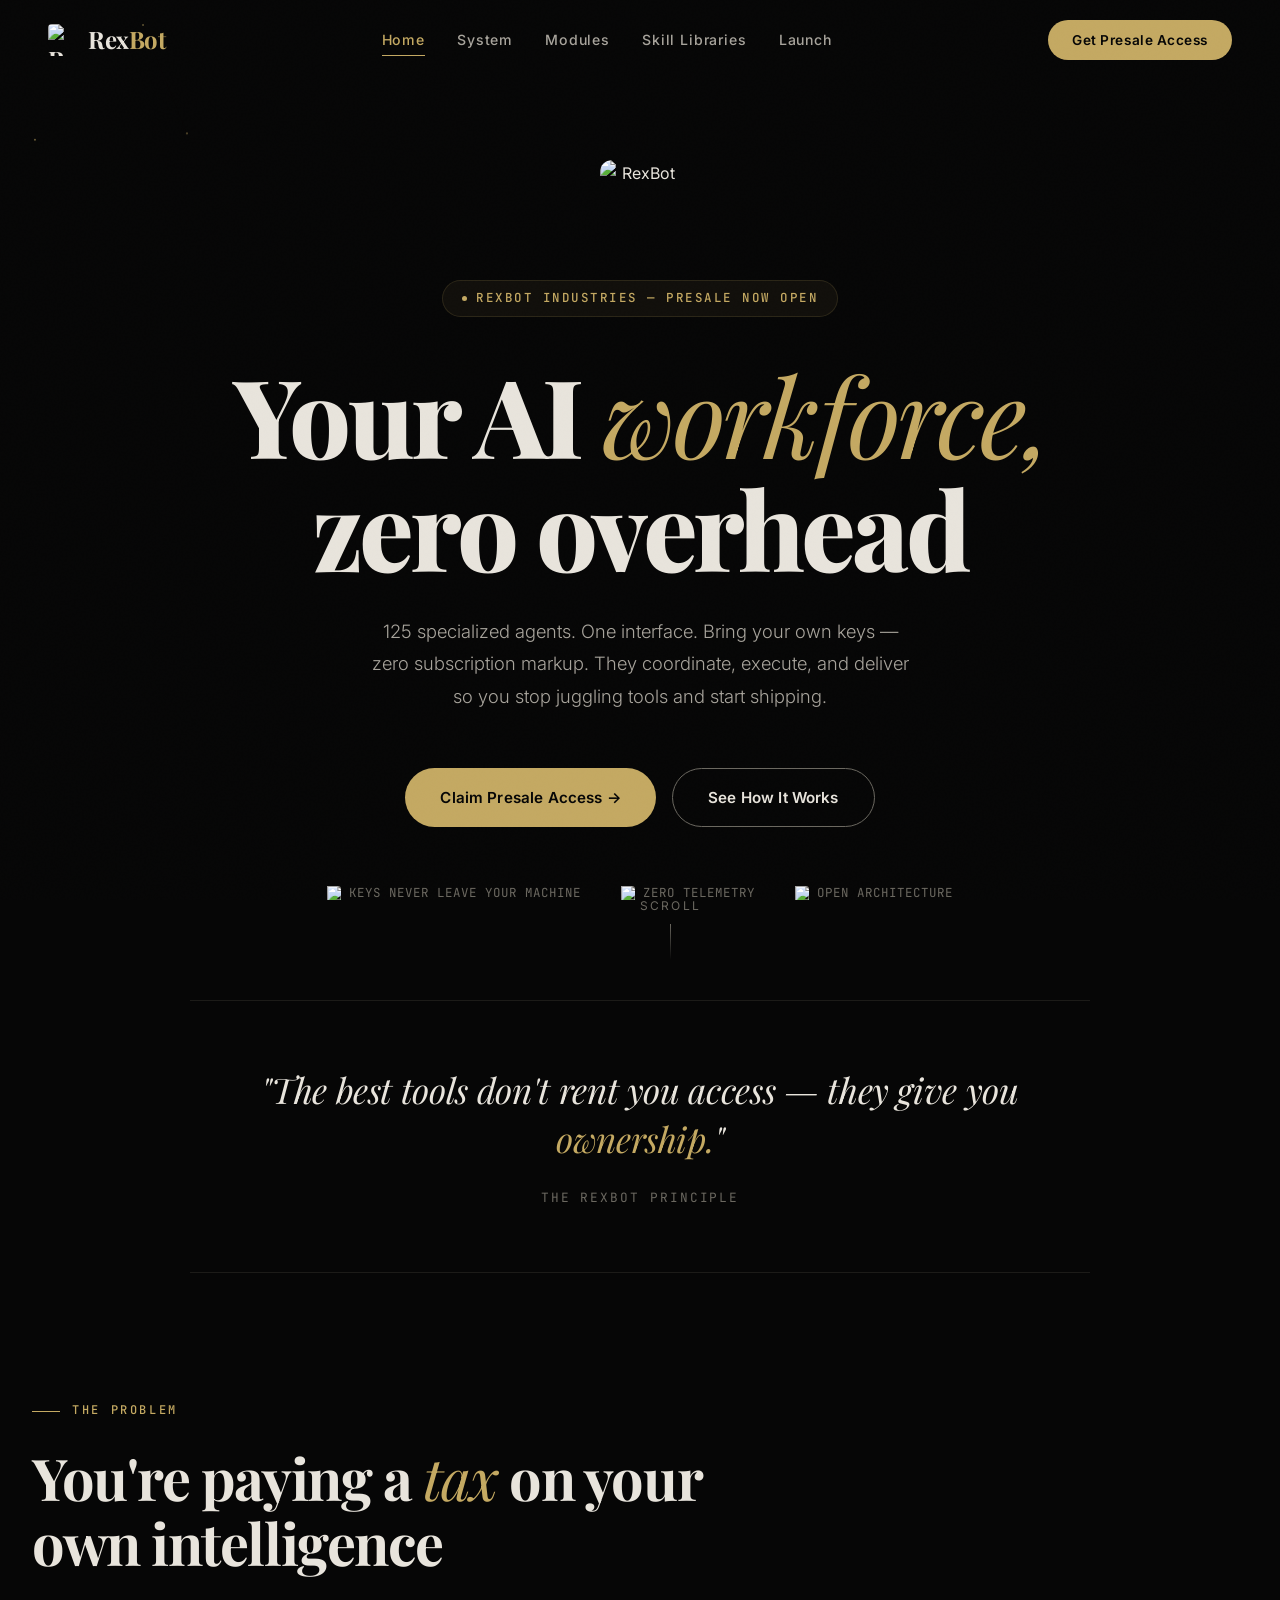
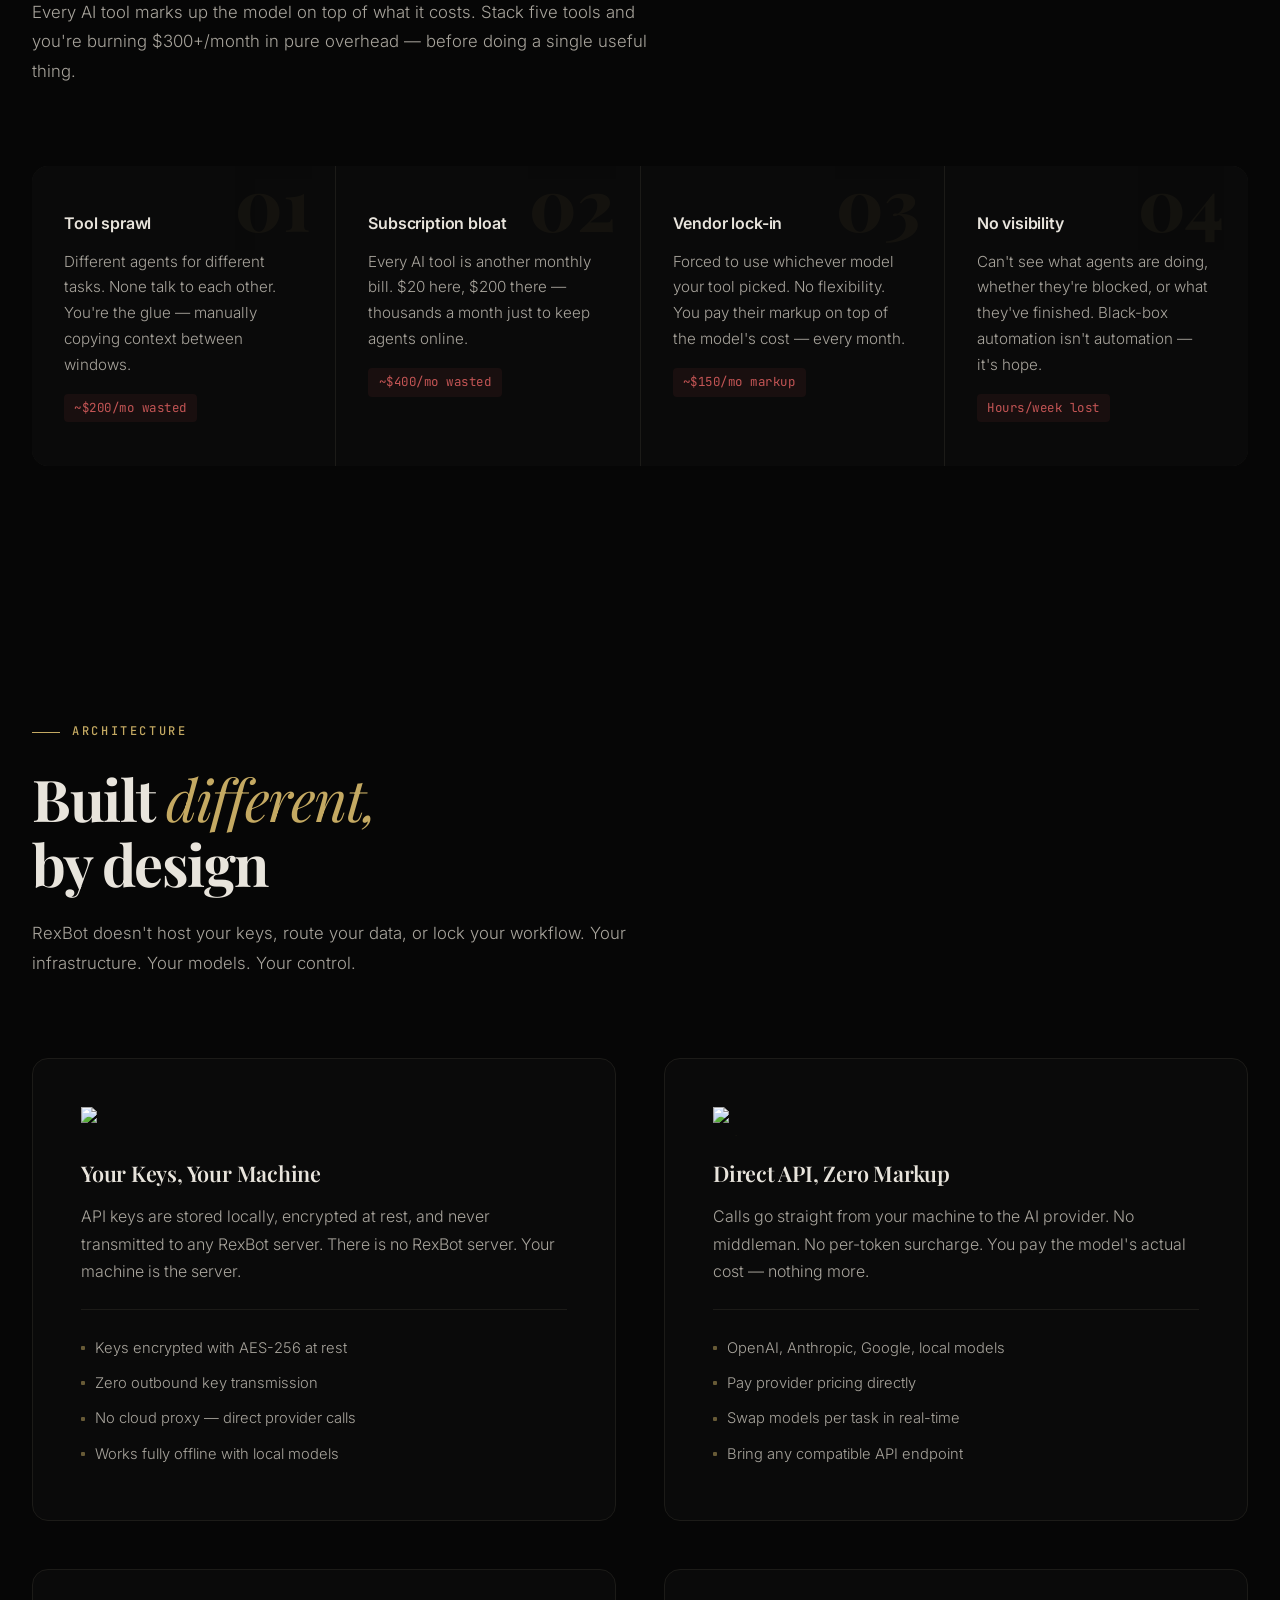
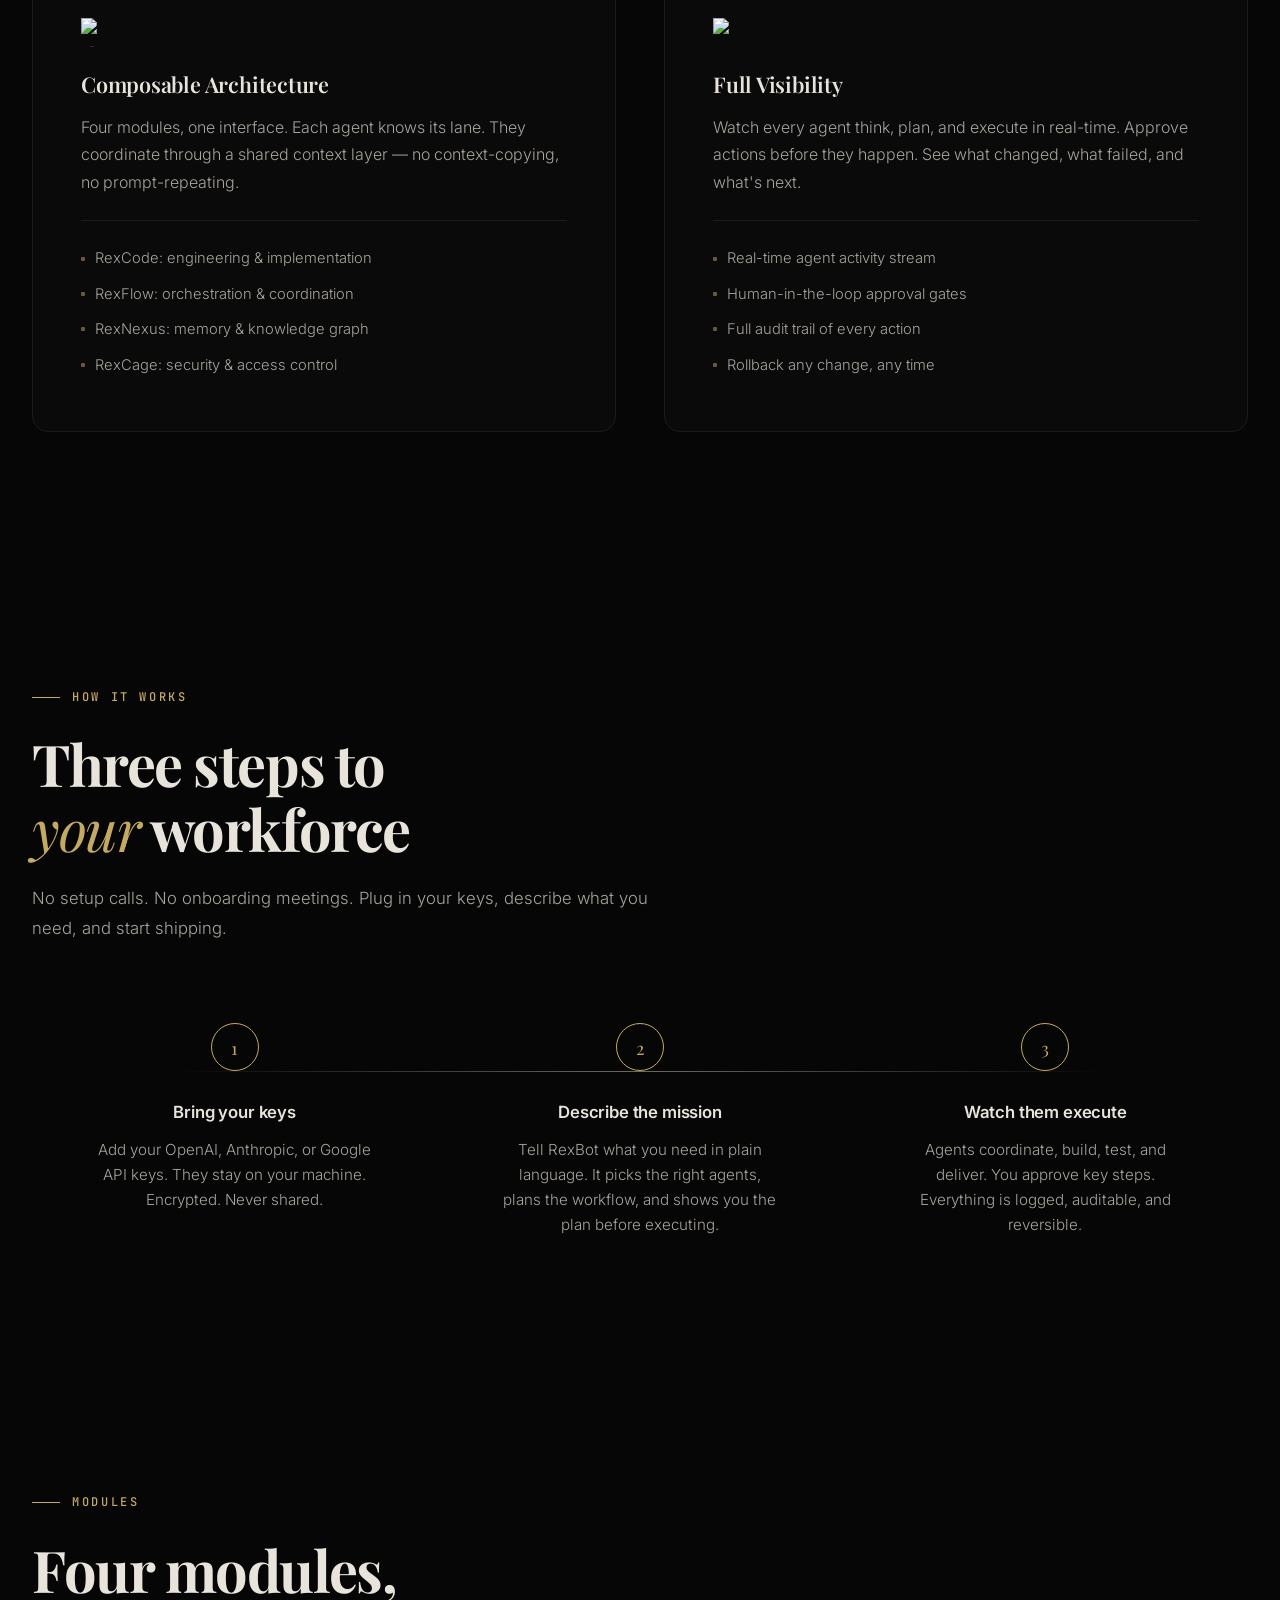
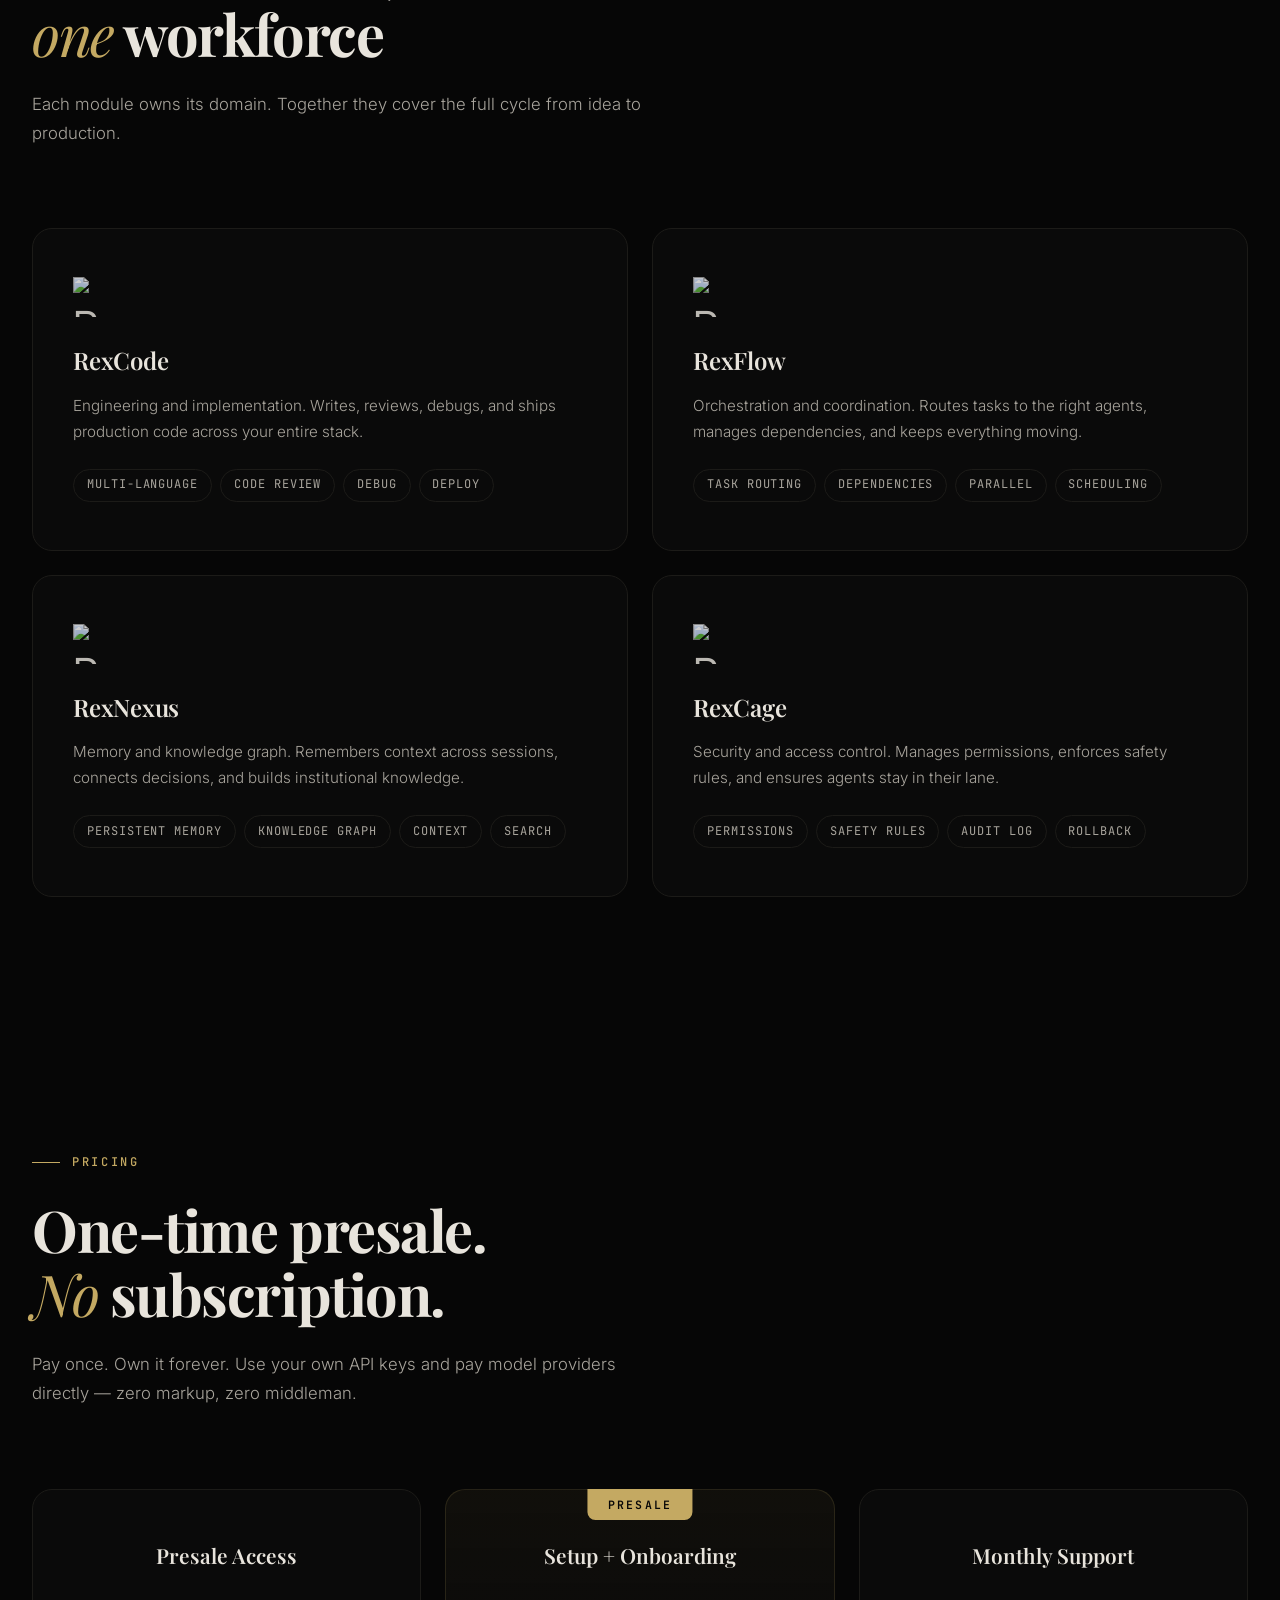
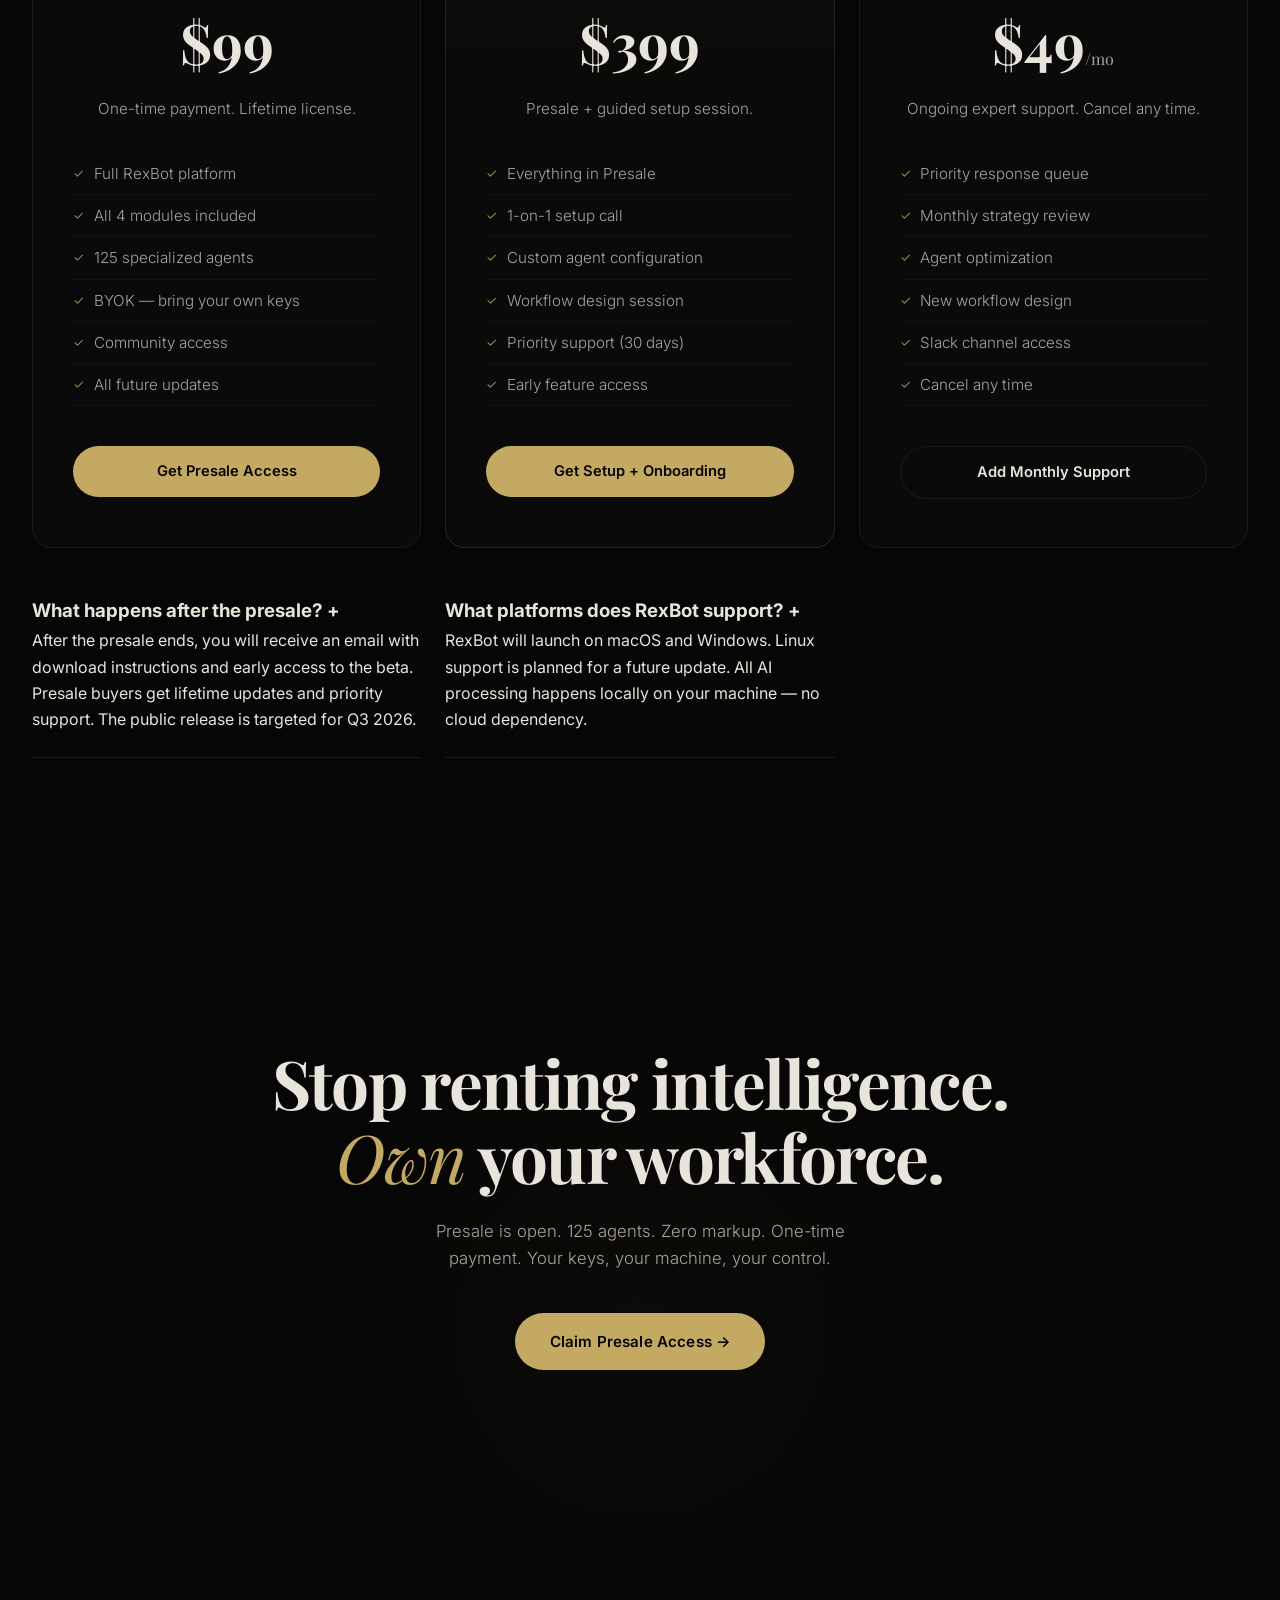
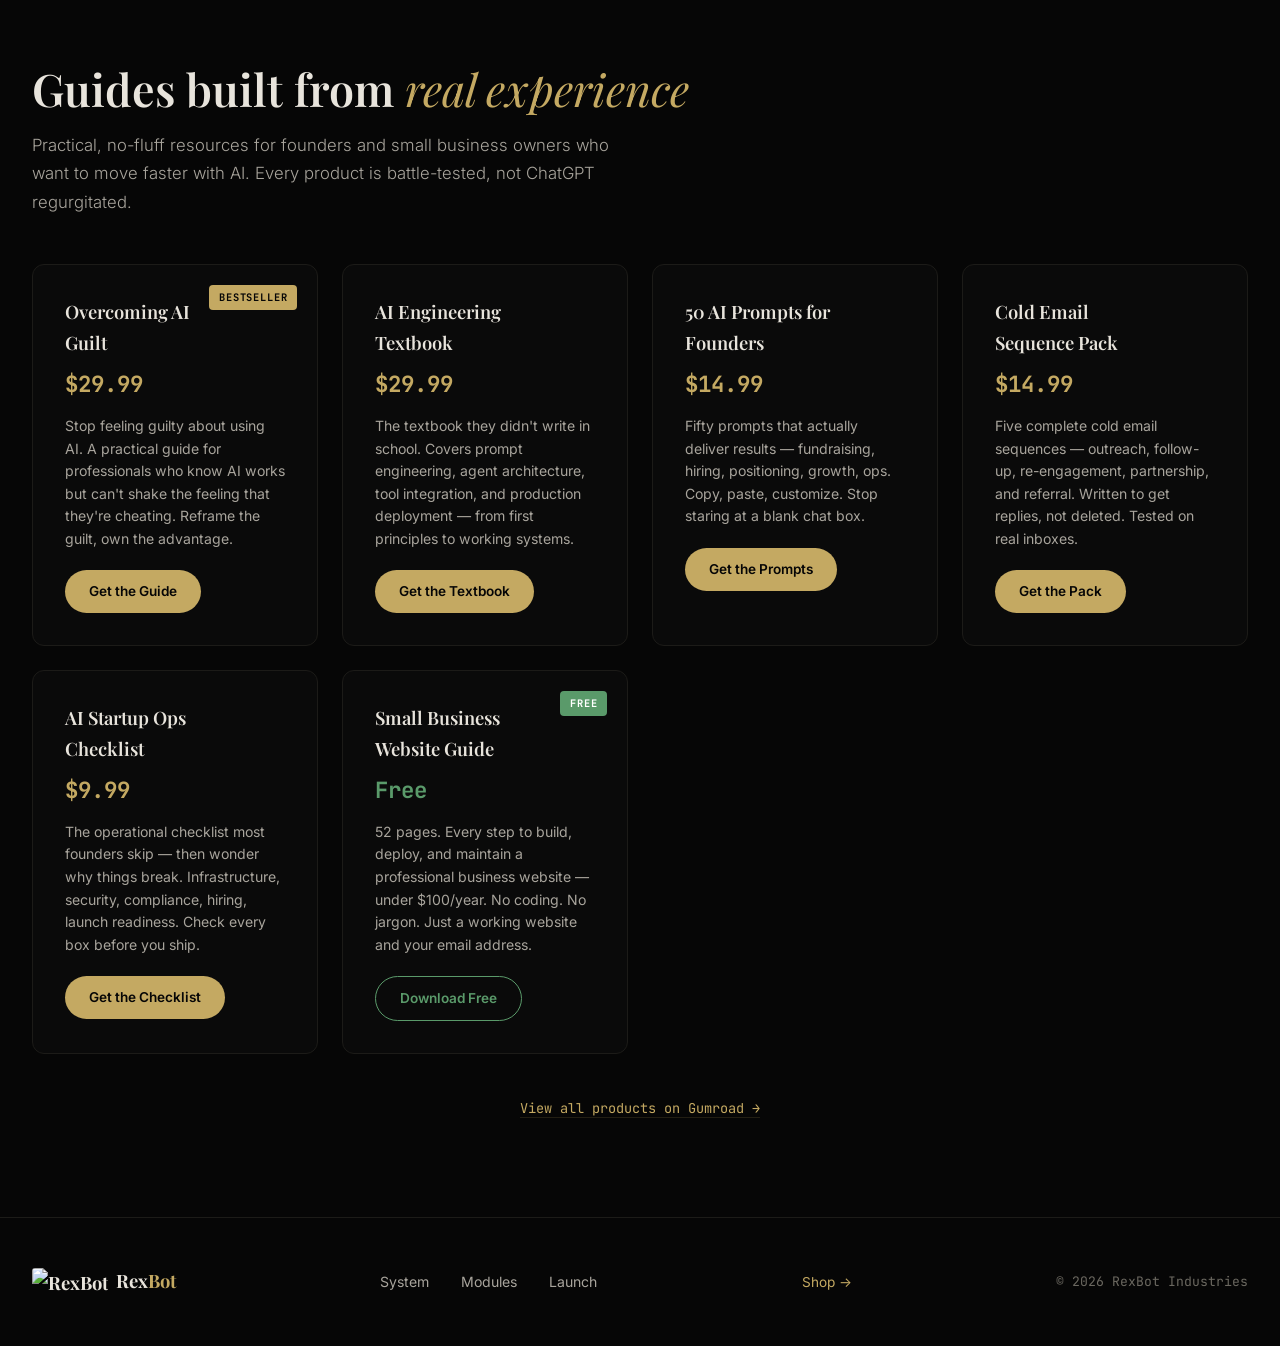
==== commit b21ed287: "Add Gumroad shop section, fix canonical URL to rex-bot.com, add Shop links to footer" ====
--- a/index.html
+++ b/index.html
@@ -3,8 +3,1097 @@
 <head>
 <meta charset="UTF-8">
 <link rel="canonical" href="https://rex-bot.com/">
-<meta name="viewport" content="width=device-width,initial-scale=1">
-<meta name="description" content="RexBot → Your AI workforce, zero overhead. Bring your own keys. Pay no subscription. Own it forever.">
-<meta name="theme-color" content="#060606">
-<title>RexBot → Your AI Workforce</title>
-<script>+<meta name="viewport" content="width=device-width, initial-scale=1.0">
+<title>RexBot — Your AI Workforce, Zero Overhead</title>
+<link rel="icon" type="image/png" href="https://raw.githubusercontent.com/reggierexai-design/rexhub/main/assets/rexbot-logo.png">
+<meta name="description" content="125 specialized AI agents. Zero subscription overhead. Bring your own keys. One-time presale.">
+<meta property="og:title" content="RexBot — Your AI Workforce, Zero Overhead">
+<meta property="og:description" content="125 specialized AI agents. Zero subscription overhead. Bring your own keys. One-time presale.">
+<meta property="og:image" content="https://raw.githubusercontent.com/reggierexai-design/rexhub/main/assets/rexbot-logo.png">
+<meta property="og:type" content="website">
+<meta property="og:url" content="https://reggierexai-design.github.io/rexhub/">
+<meta name="twitter:card" content="summary_large_image">
+<meta name="twitter:title" content="RexBot — Your AI Workforce, Zero Overhead">
+<meta name="twitter:description" content="125 specialized AI agents. Zero subscription overhead. Bring your own keys. One-time presale.">
+<meta name="twitter:image" content="https://raw.githubusercontent.com/reggierexai-design/rexhub/main/assets/rexbot-logo.png">
+<link rel="preconnect" href="https://fonts.googleapis.com">
+<link rel="preconnect" href="https://fonts.gstatic.com" crossorigin>
+<link href="https://fonts.googleapis.com/css2?family=Playfair+Display:ital,wght@0,400;0,500;0,600;0,700;0,800;0,900;1,400;1,500;1,700&family=Inter:wght@300;400;500;600&family=JetBrains+Mono:wght@400;500;600&display=swap" rel="stylesheet">
+<style>
+*,*::before,*::after{margin:0;padding:0;box-sizing:border-box}
+:root{--bg:#060606;--bg-card:#0a0a0a;--bg-elevated:#0f0f0f;--bg-glass:rgba(255,255,255,0.02);--fg:#e8e4dc;--fg-muted:#a8a49c;--fg-dim:#6b6860;--fg-ghost:#1f1e1c;--gold:#c4a962;--gold-soft:rgba(196,169,98,0.06);--gold-mid:rgba(196,169,98,0.15);--gold-glow:rgba(196,169,98,0.3);--ivory:#f5f0e8;--warm-border:#1c1b18;--warm-border-light:#2a2825;--red:#c45555;--green:#5a9a6a;--font-display:'Playfair Display',Georgia,serif;--font-body:'Inter',system-ui,sans-serif;--font-mono:'JetBrains Mono',monospace;--page-max:1400px;--content-max:900px}
+html{scroll-behavior:smooth}
+body{font-family:var(--font-body);background:var(--bg);color:var(--fg);line-height:1.65;-webkit-font-smoothing:antialiased;overflow-x:hidden}
+body::after{content:'';position:fixed;inset:0;background-image:url("data:image/svg+xml,%3Csvg viewBox='0 0 512 512' xmlns='http://www.w3.org/2000/svg'%3E%3Cfilter id='n'%3E%3CfeTurbulence type='fractalNoise' baseFrequency='0.85' numOctaves='4' stitchTiles='stitch'/%3E%3C/filter%3E%3Crect width='100%25' height='100%25' filter='url(%23n)' opacity='0.025'/%3E%3C/svg%3E");pointer-events:none;z-index:9999;opacity:.6}
+nav{position:fixed;top:0;left:0;right:0;z-index:100;padding:1.25rem 3rem;display:flex;justify-content:space-between;align-items:center;background:transparent;transition:all .5s cubic-bezier(.16,1,.3,1)}
+nav.scrolled{background:rgba(6,6,6,.92);backdrop-filter:blur(40px) saturate(120%);padding:.875rem 3rem;border-bottom:1px solid var(--warm-border)}
+.nav-brand{font-family:var(--font-display);font-size:1.5rem;color:var(--fg);text-decoration:none;letter-spacing:-.02em;font-weight:700;display:flex;align-items:center}
+.nav-brand span{color:var(--gold)}
+.nav-links{display:flex;gap:2rem;align-items:center}
+.nav-links a{color:var(--fg-muted);text-decoration:none;font-size:.88rem;font-weight:500;letter-spacing:.06em;transition:color .25s;position:relative}
+.nav-links a::after{content:'';position:absolute;bottom:-4px;left:0;width:0;height:1px;background:var(--gold);transition:width .35s cubic-bezier(.16,1,.3,1)}
+.nav-links a:hover{color:var(--fg)}
+.nav-links a:hover::after{width:100%}
+.nav-links a.active{color:var(--gold)}
+.nav-links a.active::after{width:100%}
+.nav-cta{background:var(--gold);color:var(--bg);padding:.55rem 1.5rem;border-radius:100px;font-weight:600;font-size:.85rem;text-decoration:none;letter-spacing:.04em;transition:all .3s}
+.nav-cta:hover{transform:translateY(-1px);box-shadow:0 0 30px var(--gold-glow)}
+.nav-toggle{display:none;background:none;border:none;cursor:pointer;padding:.5rem}
+.nav-toggle span{display:block;width:24px;height:1.5px;background:var(--fg);margin:5px 0;transition:all .3s}
+#app{min-height:100vh}
+.page{display:none;opacity:0;transition:opacity .5s cubic-bezier(.16,1,.3,1)}
+.page.active{display:block;opacity:1}
+.hero{min-height:100vh;display:flex;flex-direction:column;justify-content:center;align-items:center;text-align:center;padding:10rem 2rem 6rem;position:relative;overflow:hidden}
+.hero-canvas{position:absolute;inset:0;z-index:0}
+.hero-content{position:relative;z-index:2;max-width:880px}
+.hero-eyebrow{display:inline-flex;align-items:center;gap:.6rem;font-family:var(--font-mono);font-size:.78rem;font-weight:500;letter-spacing:.2em;text-transform:uppercase;color:var(--gold);margin-bottom:2.5rem;padding:.45rem 1.2rem;border:1px solid var(--gold-mid);border-radius:100px;background:var(--gold-soft);opacity:0;animation:revealUp .9s .3s forwards}
+.hero-eyebrow .pulse{width:5px;height:5px;border-radius:50%;background:var(--gold);animation:pulse 2.5s infinite}
+@keyframes pulse{0%,100%{opacity:1;box-shadow:0 0 0 0 var(--gold-glow)}50%{opacity:.5;box-shadow:0 0 0 8px transparent}}
+.hero h1{font-family:var(--font-display);font-size:clamp(3rem,8.5vw,7rem);line-height:1.04;letter-spacing:-.035em;margin-bottom:2rem;font-weight:800;opacity:0;animation:revealUp 1s .5s forwards}
+.hero h1 em{font-style:italic;color:var(--gold);font-weight:400}
+.hero-sub{font-size:clamp(.95rem,1.8vw,1.15rem);color:var(--fg-muted);max-width:540px;margin:0 auto 3.5rem;line-height:1.75;font-weight:300;opacity:0;animation:revealUp .8s .8s forwards}
+.hero-actions{display:flex;gap:1rem;justify-content:center;flex-wrap:wrap;opacity:0;animation:revealUp .8s 1s forwards}
+.btn-hero{display:inline-flex;align-items:center;gap:.5rem;padding:1rem 2.2rem;border-radius:100px;font-weight:600;font-size:.95rem;text-decoration:none;transition:all .3s;letter-spacing:.01em}
+.btn-hero-primary{background:var(--gold);color:var(--bg);box-shadow:0 0 0 0 var(--gold-glow)}
+.btn-hero-primary:hover{transform:translateY(-2px);box-shadow:0 0 40px var(--gold-glow),0 12px 40px rgba(0,0,0,.5)}
+.btn-hero-secondary{background:transparent;color:var(--fg);border:1px solid var(--fg-dim)}
+.btn-hero-secondary:hover{border-color:var(--fg-muted);background:rgba(255,255,255,.02)}
+.hero-trust{margin-top:3.5rem;display:flex;gap:2.5rem;justify-content:center;align-items:center;opacity:0;animation:revealUp .8s 1.3s forwards}
+.hero-trust-item{font-family:var(--font-mono);font-size:.78rem;letter-spacing:.08em;text-transform:uppercase;color:var(--fg-dim);display:flex;align-items:center;gap:.5rem}
+.hero-trust-item .shield{width:14px;height:14px;border:1px solid var(--fg-dim);border-radius:2px;display:flex;align-items:center;justify-content:center;font-size:.55rem;color:var(--gold)}
+.hero-scroll-hint{position:absolute;bottom:2.5rem;left:50%;transform:translateX(-50%);display:flex;flex-direction:column;align-items:center;gap:.5rem;opacity:0;animation:revealUp .8s 1.6s forwards}
+.hero-scroll-hint span{font-size:.75rem;letter-spacing:.18em;text-transform:uppercase;color:var(--fg-dim)}
+.scroll-line{width:1px;height:36px;background:linear-gradient(to bottom,var(--fg-dim),transparent);animation:scrollPulse 2.5s infinite}
+@keyframes scrollPulse{0%,100%{opacity:.2;transform:scaleY(1)}50%{opacity:.7;transform:scaleY(.5)}}
+section{padding:8rem 2rem;max-width:var(--page-max);margin:0 auto}
+.section-narrow{padding:8rem 2rem;max-width:var(--content-max);margin:0 auto}
+.section-label{font-family:var(--font-mono);font-size:.75rem;font-weight:500;letter-spacing:.22em;text-transform:uppercase;color:var(--gold);margin-bottom:1.5rem;display:flex;align-items:center;gap:.75rem}
+.section-label::before{content:'';width:28px;height:1px;background:var(--gold)}
+section h2{font-family:var(--font-display);font-size:clamp(2.2rem,4.5vw,3.8rem);line-height:1.12;letter-spacing:-.025em;margin-bottom:1.5rem;font-weight:700}
+section h2 em{font-style:italic;color:var(--gold);font-weight:400}
+.section-desc{font-size:1.05rem;color:var(--fg-muted);max-width:620px;line-height:1.75;font-weight:300}
+.philosophy{border-top:1px solid var(--warm-border);border-bottom:1px solid var(--warm-border);padding:4rem 2rem;text-align:center;max-width:var(--content-max);margin:0 auto}
+.philosophy blockquote{font-family:var(--font-display);font-size:clamp(1.4rem,3vw,2.2rem);line-height:1.4;color:var(--fg);font-weight:400;font-style:italic;letter-spacing:-.01em}
+.philosophy blockquote em{color:var(--gold);font-style:italic}
+.philosophy cite{display:block;margin-top:1.5rem;font-family:var(--font-mono);font-size:.8rem;font-style:normal;letter-spacing:.15em;text-transform:uppercase;color:var(--fg-dim)}
+.problem-grid{display:grid;grid-template-columns:repeat(4,1fr);gap:1px;margin-top:5rem;background:var(--warm-border);border-radius:16px;overflow:hidden}
+.problem-card{background:var(--bg-card);padding:2.75rem 2rem;position:relative;overflow:hidden;transition:background .5s}
+.problem-card:hover{background:var(--bg-elevated)}
+.problem-card::before{content:'';position:absolute;top:0;left:0;right:0;height:1px;background:linear-gradient(90deg,transparent,var(--gold),transparent);opacity:0;transition:opacity .5s}
+.problem-card:hover::before{opacity:.4}
+.problem-card .card-num{font-family:var(--font-display);font-size:4.5rem;color:var(--gold);opacity:.05;position:absolute;top:0;right:1.5rem;line-height:1;font-weight:800}
+.problem-card h3{font-family:var(--font-body);font-size:1rem;font-weight:600;margin-bottom:.75rem;color:var(--fg);letter-spacing:-.01em}
+.problem-card p{font-size:.95rem;color:var(--fg-muted);line-height:1.7;font-weight:300}
+.problem-card .cost-tag{display:inline-block;margin-top:1rem;font-family:var(--font-mono);font-size:.78rem;color:var(--red);background:rgba(196,85,85,.08);padding:.25rem .65rem;border-radius:4px;letter-spacing:.04em}
+.arch-grid{display:grid;grid-template-columns:1fr 1fr;gap:3rem;margin-top:5rem}
+.arch-block{padding:3rem;border:1px solid var(--warm-border);border-radius:16px;background:var(--bg-card);position:relative;overflow:hidden;transition:border-color .4s}
+.arch-block:hover{border-color:var(--warm-border-light)}
+.arch-block::after{content:'';position:absolute;top:0;left:0;width:3px;height:100%;background:linear-gradient(to bottom,var(--gold),transparent);opacity:0;transition:opacity .4s}
+.arch-block:hover::after{opacity:.5}
+.arch-block .arch-icon{font-size:1.8rem;margin-bottom:1.25rem;display:block;color:var(--gold)}
+.arch-block h3{font-family:var(--font-display);font-size:1.35rem;margin-bottom:.75rem;font-weight:600;letter-spacing:-.01em}
+.arch-block p{font-size:1rem;color:var(--fg-muted);line-height:1.7;font-weight:300}
+.arch-block .arch-detail{margin-top:1.5rem;padding-top:1.25rem;border-top:1px solid var(--warm-border)}
+.arch-block .arch-detail li{font-size:.92rem;color:var(--fg-muted);padding:.35rem 0;font-weight:300;list-style:none;display:flex;align-items:center;gap:.6rem}
+.arch-block .arch-detail li::before{content:'';width:4px;height:4px;border-radius:1px;background:var(--gold);opacity:.5;flex-shrink:0}
+.steps-container{margin-top:5rem;display:grid;grid-template-columns:1fr 1fr 1fr;gap:0;position:relative}
+.steps-container::before{content:'';position:absolute;top:48px;left:12%;right:12%;height:1px;background:linear-gradient(90deg,transparent,var(--fg-dim),transparent)}
+.step-block{text-align:center;padding:0 2.5rem;position:relative}
+.step-num{width:48px;height:48px;border-radius:50%;border:1px solid var(--gold);display:flex;align-items:center;justify-content:center;margin:0 auto 1.75rem;font-family:var(--font-display);font-size:1.1rem;color:var(--gold);background:var(--bg);position:relative;z-index:2}
+.step-block h3{font-size:1.05rem;font-weight:600;margin-bottom:.6rem;letter-spacing:-.01em}
+.step-block p{font-size:.95rem;color:var(--fg-muted);line-height:1.65;font-weight:300;max-width:280px;margin:0 auto}
+.modules-grid{display:grid;grid-template-columns:repeat(2,1fr);gap:1.5rem;margin-top:5rem}
+.module-card{padding:3rem 2.5rem;border:1px solid var(--warm-border);border-radius:20px;background:var(--bg-card);position:relative;overflow:hidden;transition:all .5s cubic-bezier(.16,1,.3,1);cursor:pointer;text-decoration:none;display:block;color:inherit}
+.module-card:hover{transform:translateY(-4px);border-color:var(--warm-border-light);box-shadow:0 20px 60px rgba(0,0,0,.4)}
+.module-card::after{content:'';position:absolute;top:0;left:0;right:0;height:2px;background:var(--module-accent,var(--gold));opacity:0;transition:opacity .4s}
+.module-card:hover::after{opacity:1}
+.module-card .module-icon{font-size:2.5rem;margin-bottom:1.5rem;display:block;opacity:.8}
+.module-card h3{font-family:var(--font-display);font-size:1.5rem;margin-bottom:.75rem;font-weight:600;letter-spacing:-.01em}
+.module-card .module-tagline{font-size:.95rem;color:var(--fg-muted);line-height:1.7;font-weight:300;margin-bottom:1.5rem}
+.module-card .module-features{display:flex;flex-wrap:wrap;gap:.5rem}
+.module-card .module-features span{font-family:var(--font-mono);font-size:.75rem;letter-spacing:.08em;text-transform:uppercase;color:var(--fg-muted);padding:.35rem .8rem;border:1px solid var(--warm-border);border-radius:100px}
+.module-card[data-module=rexcode]{--module-accent:#5b8def}
+.module-card[data-module=rexflow]{--module-accent:#4ecdc4}
+.module-card[data-module=rexnexus]{--module-accent:#8b5cf6}
+.module-card[data-module=rexcage]{--module-accent:#e8a44a}
+.pricing-section{padding:8rem 2rem;max-width:var(--page-max);margin:0 auto}
+.pricing-grid{display:grid;grid-template-columns:repeat(3,1fr);gap:1.5rem;margin-top:5rem}
+.pricing-card{padding:3rem 2.5rem;border:1px solid var(--warm-border);border-radius:20px;background:var(--bg-card);position:relative;text-align:center;transition:all .3s}
+.pricing-card:hover{border-color:var(--warm-border-light)}
+.pricing-card.featured{border-color:var(--gold-mid);background:linear-gradient(180deg,var(--gold-soft) 0%,var(--bg-card) 30%)}
+.pricing-card.featured::before{content:'PRESALE';position:absolute;top:-1px;left:50%;transform:translateX(-50%);font-family:var(--font-mono);font-size:.72rem;letter-spacing:.18em;padding:.4rem 1.3rem;background:var(--gold);color:var(--bg);border-radius:0 0 8px 8px;font-weight:600}
+.pricing-card h3{font-family:var(--font-display);font-size:1.3rem;margin-bottom:.5rem;font-weight:600}
+.pricing-card .price{font-family:var(--font-display);font-size:3.5rem;font-weight:700;color:var(--fg);margin:1.5rem 0 .5rem}
+.pricing-card .price span{font-size:1rem;font-weight:400;color:var(--fg-muted)}
+.pricing-card .price-desc{font-size:.95rem;color:var(--fg-muted);margin-bottom:2rem;font-weight:300}
+.pricing-card ul{list-style:none;text-align:left;margin-bottom:2.5rem}
+.pricing-card li{font-size:.95rem;color:var(--fg-muted);padding:.5rem 0;border-bottom:1px solid rgba(255,255,255,.03);font-weight:300;display:flex;align-items:center;gap:.6rem}
+.pricing-card li::before{content:'\2713';color:var(--gold);font-size:.8rem;flex-shrink:0}
+.btn-price{display:inline-block;padding:.85rem 2rem;border-radius:100px;font-weight:600;font-size:.92rem;text-decoration:none;transition:all .3s;width:100%}
+.btn-price-primary{background:var(--gold);color:var(--bg)}
+.btn-price-primary:hover{box-shadow:0 0 30px var(--gold-glow);transform:translateY(-1px)}
+.btn-price-outline{border:1px solid var(--warm-border);color:var(--fg)}
+.btn-price-outline:hover{border-color:var(--fg-dim);background:rgba(255,255,255,.02)}
+.cta-section{padding:10rem 2rem;text-align:center;position:relative;overflow:hidden}
+.cta-section::before{content:'';position:absolute;bottom:-200px;left:50%;transform:translateX(-50%);width:800px;height:800px;background:radial-gradient(circle,rgba(196,169,98,.03) 0%,transparent 60%);pointer-events:none}
+.cta-section h2{font-family:var(--font-display);font-size:clamp(2.5rem,5.5vw,4.2rem);line-height:1.1;letter-spacing:-.025em;margin-bottom:1.5rem;font-weight:700}
+.cta-section h2 em{font-style:italic;color:var(--gold);font-weight:400}
+.cta-section p{font-size:1.05rem;color:var(--fg-muted);max-width:480px;margin:0 auto 2.5rem;font-weight:300}
+footer{border-top:1px solid var(--warm-border);padding:3rem 2rem;display:flex;justify-content:space-between;align-items:center;max-width:var(--page-max);margin:0 auto}
+footer .footer-brand{font-family:var(--font-display);font-size:1.15rem;font-weight:700}
+footer .footer-brand span{color:var(--gold)}
+footer .footer-links{display:flex;gap:2rem}
+footer .footer-links a{font-size:.88rem;color:var(--fg-muted);text-decoration:none;transition:color .2s}
+footer .footer-links a:hover{color:var(--fg)}
+footer .footer-copy{font-size:.82rem;color:var(--fg-dim);font-family:var(--font-mono)}
+.module-hero{min-height:60vh;display:flex;flex-direction:column;justify-content:flex-end;padding:8rem 2rem 4rem;max-width:var(--content-max);margin:0 auto;position:relative}
+.module-hero .breadcrumb{font-family:var(--font-mono);font-size:.78rem;letter-spacing:.12em;text-transform:uppercase;color:var(--fg-dim);margin-bottom:2rem;display:flex;align-items:center;gap:.5rem}
+.module-hero .breadcrumb a{color:var(--fg-muted);text-decoration:none;transition:color .2s}
+.module-hero .breadcrumb a:hover{color:var(--gold)}
+.module-hero .module-badge{font-family:var(--font-mono);font-size:.78rem;font-weight:600;letter-spacing:.16em;text-transform:uppercase;color:var(--module-accent,var(--gold));margin-bottom:1rem;padding:.4rem 1rem;border:1px solid;color:var(--module-accent,var(--gold));border-radius:100px;display:inline-block;opacity:.7}
+.module-hero h1{font-family:var(--font-display);font-size:clamp(2.5rem,5vw,4rem);line-height:1.1;letter-spacing:-.025em;margin-bottom:1.25rem;font-weight:700}
+.module-hero h1 em{font-style:italic;color:var(--module-accent,var(--gold));font-weight:400}
+.module-hero .module-tagline{font-size:1.1rem;color:var(--fg-muted);max-width:560px;line-height:1.7;font-weight:300}
+.module-detail{padding:4rem 2rem 8rem;max-width:var(--content-max);margin:0 auto}
+.module-detail h2{font-family:var(--font-display);font-size:1.8rem;margin-bottom:1.25rem;font-weight:600;letter-spacing:-.01em}
+.module-detail h2 em{font-style:italic;color:var(--module-accent,var(--gold));font-weight:400}
+.module-detail p{font-size:.95rem;color:var(--fg-muted);line-height:1.75;font-weight:300;margin-bottom:1.5rem;max-width:680px}
+.feature-list{display:grid;grid-template-columns:1fr 1fr;gap:1.5rem;margin:3rem 0}
+.feature-item{padding:2rem;border:1px solid var(--warm-border);border-radius:14px;background:var(--bg-card);transition:border-color .3s}
+.feature-item:hover{border-color:var(--warm-border-light)}
+.feature-item h4{font-family:var(--font-display);font-size:1.1rem;margin-bottom:.5rem;font-weight:600}
+.feature-item p{font-size:.92rem;color:var(--fg-muted);line-height:1.65;font-weight:300;margin:0}
+.safety-block{padding:2.5rem;border:1px solid var(--warm-border);border-radius:14px;background:linear-gradient(135deg,var(--gold-soft) 0%,var(--bg-card) 60%);margin:3rem 0}
+.safety-block h3{font-family:var(--font-display);font-size:1.3rem;margin-bottom:1rem;font-weight:600;color:var(--gold)}
+.safety-block p{font-size:.95rem;color:var(--fg-muted);line-height:1.7;font-weight:300;margin-bottom:1rem}
+.safety-block ul{list-style:none;padding:0}
+.safety-block li{font-size:.95rem;color:var(--fg-muted);padding:.35rem 0;padding-left:1.5rem;position:relative;font-weight:300}
+.safety-block li::before{content:'\2713';position:absolute;left:0;color:var(--gold);opacity:.5;font-size:.5rem;top:.5rem}
+.module-cta{padding:4rem 2rem;text-align:center;border-top:1px solid var(--warm-border)}
+.system-intro{padding:8rem 2rem 4rem;max-width:var(--content-max);margin:0 auto;text-align:center}
+.system-intro h1{font-family:var(--font-display);font-size:clamp(2.5rem,5vw,4rem);line-height:1.1;letter-spacing:-.025em;margin-bottom:1.5rem;font-weight:700}
+.system-intro h1 em{font-style:italic;color:var(--gold);font-weight:400}
+.system-intro p{font-size:1.05rem;color:var(--fg-muted);max-width:600px;margin:0 auto;line-height:1.75;font-weight:300}
+.trust-pillars{display:grid;grid-template-columns:repeat(3,1fr);gap:2rem;margin-top:5rem}
+.trust-pillar{padding:2.5rem 2rem;border:1px solid var(--warm-border);border-radius:16px;background:var(--bg-card);text-align:center;transition:all .4s}
+.trust-pillar:hover{border-color:var(--gold-mid);transform:translateY(-2px)}
+.trust-pillar .pillar-icon{font-size:2rem;margin-bottom:1.25rem;color:var(--gold)}
+.trust-pillar h3{font-family:var(--font-display);font-size:1.25rem;margin-bottom:.75rem;font-weight:600}
+.trust-pillar p{font-size:.95rem;color:var(--fg-muted);line-height:1.65;font-weight:300}
+.security-architecture{padding:6rem 2rem;max-width:var(--content-max);margin:0 auto}
+.sec-diagram{padding:3rem;border:1px solid var(--warm-border);border-radius:16px;background:var(--bg-card);margin-top:3rem;font-family:var(--font-mono);font-size:.75rem;color:var(--fg-muted);line-height:2;white-space:pre;overflow-x:auto}
+.sec-diagram .gold{color:var(--gold)}
+.sec-diagram .dim{color:var(--fg-dim)}
+.launch-hero{padding:8rem 2rem 4rem;max-width:var(--content-max);margin:0 auto;text-align:center}
+.launch-hero h1{font-family:var(--font-display);font-size:clamp(2.5rem,5vw,4rem);line-height:1.1;letter-spacing:-.025em;margin-bottom:1.5rem;font-weight:700}
+.launch-hero h1 em{font-style:italic;color:var(--gold);font-weight:400}
+.faq-section{padding:4rem 2rem;max-width:var(--content-max);margin:0 auto}
+.faq-item{border-bottom:1px solid var(--warm-border);padding:1.5rem 0;cursor:pointer}
+.faq-question{font-family:var(--font-display);font-size:1.1rem;font-weight:600;display:flex;justify-content:space-between;align-items:center;transition:color .2s}
+.faq-question:hover{color:var(--gold)}
+.faq-question .faq-toggle{font-size:1.2rem;color:var(--gold);transition:transform .3s}
+.faq-item.open .faq-toggle{transform:rotate(45deg)}
+.faq-answer{max-height:0;overflow:hidden;transition:max-height .4s ease,padding .4s ease}
+.faq-item.open .faq-answer{max-height:300px;padding-top:1rem}
+.faq-answer p{font-size:1rem;color:var(--fg-muted);line-height:1.7;font-weight:300}
+@keyframes revealUp{from{opacity:0;transform:translateY(30px)}to{opacity:1;transform:translateY(0)}}
+.reveal{opacity:0;transform:translateY(40px);transition:opacity .8s cubic-bezier(.16,1,.3,1),transform .8s cubic-bezier(.16,1,.3,1)}
+.reveal.visible{opacity:1;transform:translateY(0)}
+.reveal-delay-1{transition-delay:.1s}.reveal-delay-2{transition-delay:.2s}.reveal-delay-3{transition-delay:.3s}.reveal-delay-4{transition-delay:.4s}
+@media(max-width:1024px){.problem-grid{grid-template-columns:repeat(2,1fr)}.arch-grid{grid-template-columns:1fr}.modules-grid{grid-template-columns:1fr}.steps-container{grid-template-columns:1fr;gap:3rem}.steps-container::before{display:none}.trust-pillars{grid-template-columns:1fr}.feature-list{grid-template-columns:1fr}.pricing-grid{grid-template-columns:1fr}}
+@media(max-width:768px){nav{padding:1rem 1.5rem}nav.scrolled{padding:.75rem 1.5rem}.nav-links{display:none}.nav-toggle{display:block}.hero{padding:7rem 1.5rem 3.5rem}section,.pricing-section,.cta-section{padding:5rem 1.5rem}.problem-grid{grid-template-columns:1fr}.pricing-grid{grid-template-columns:1fr}footer{flex-direction:column;gap:1rem;text-align:center}.module-hero{padding:6rem 1.5rem 3rem}}
+
+/* MODULES LANDING PAGE */
+.modules-landing-hero{padding:10rem 2rem 4rem;max-width:var(--content-max);margin:0 auto;text-align:center}
+.modules-landing-hero h1{font-family:var(--font-display);font-size:clamp(2.5rem,5vw,4rem);line-height:1.1;letter-spacing:-.025em;margin-bottom:1.5rem;font-weight:700}
+.modules-landing-hero h1 em{font-style:italic;color:var(--gold);font-weight:400}
+.modules-landing-hero .modules-landing-sub{font-size:1.1rem;color:var(--fg-muted);max-width:580px;margin:0 auto 4rem;line-height:1.75;font-weight:300}
+.modules-landing-grid{display:grid;grid-template-columns:1fr 1fr;gap:2rem;max-width:var(--page-max);margin:0 auto;padding:0 2rem 8rem}
+.module-landing-card{padding:3.5rem 3rem;border:1px solid var(--warm-border);border-radius:24px;background:var(--bg-card);position:relative;overflow:hidden;transition:all .5s cubic-bezier(.16,1,.3,1);cursor:pointer;text-decoration:none;display:block;color:inherit}
+.module-landing-card:hover{transform:translateY(-6px);border-color:var(--warm-border-light);box-shadow:0 24px 60px rgba(0,0,0,.5)}
+.module-landing-card::after{content:'';position:absolute;top:0;left:0;right:0;height:3px;opacity:0;transition:opacity .4s}
+.module-landing-card:hover::after{opacity:1}
+.module-landing-card[data-module=rexcode]::after{background:#5b8def}
+.module-landing-card[data-module=rexflow]::after{background:#4ecdc4}
+.module-landing-card[data-module=rexnexus]::after{background:#8b5cf6}
+.module-landing-card[data-module=rexcage]::after{background:#e8a44a}
+.module-landing-card .ml-icon{width:3.5rem;height:3.5rem;margin-bottom:2rem;display:block}
+.module-landing-card h2{font-family:var(--font-display);font-size:1.8rem;margin-bottom:.75rem;font-weight:600;letter-spacing:-.01em}
+.module-landing-card h2 em{font-style:italic;font-weight:400}
+.module-landing-card[data-module=rexcode] h2 em{color:#5b8def}
+.module-landing-card[data-module=rexflow] h2 em{color:#4ecdc4}
+.module-landing-card[data-module=rexnexus] h2 em{color:#8b5cf6}
+.module-landing-card[data-module=rexcage] h2 em{color:#e8a44a}
+.module-landing-card .ml-tagline{font-size:1rem;color:var(--fg-muted);line-height:1.7;font-weight:300;margin-bottom:2rem;max-width:480px}
+.module-landing-card .ml-features{display:flex;flex-wrap:wrap;gap:.5rem;margin-bottom:2rem}
+.module-landing-card .ml-features span{font-family:var(--font-mono);font-size:.75rem;letter-spacing:.08em;text-transform:uppercase;color:var(--fg-muted);padding:.35rem .8rem;border:1px solid var(--warm-border);border-radius:100px}
+.module-landing-card .ml-cta{font-family:var(--font-mono);font-size:.8rem;letter-spacing:.1em;text-transform:uppercase;color:var(--gold);display:inline-flex;align-items:center;gap:.5rem;transition:gap .3s}
+.module-landing-card:hover .ml-cta{gap:.8rem}
+.module-landing-card .ml-cta::after{content:'→';transition:transform .3s}
+.module-landing-card:hover .ml-cta::after{transform:translateX(3px)}
+@media(max-width:768px){.modules-landing-grid{grid-template-columns:1fr;padding:0 1.5rem 5rem}.module-landing-card{padding:2.5rem 2rem}}
+
+/* Mobile Responsive */
+@media(max-width:768px){
+  .problem-grid{grid-template-columns:1fr}
+  .arch-grid{grid-template-columns:1fr}
+  .steps-container{grid-template-columns:1fr}
+  .modules-grid{grid-template-columns:1fr}
+  .pricing-grid{grid-template-columns:1fr}
+  .feature-list{grid-template-columns:1fr}
+  nav{padding:1rem 1.25rem}
+  .nav-links{display:none}
+  .nav-toggle{display:flex}
+  .nav-links.open{display:flex;flex-direction:column;position:absolute;top:100%;left:0;right:0;background:#060606;padding:1rem 1.25rem;border-bottom:1px solid #1e1e26}
+  section{padding:4rem 1.25rem}
+  footer{flex-direction:column;gap:1.5rem;text-align:center}
+  .hero-trust{flex-wrap:wrap;gap:1rem}
+  .sec-diagram img{max-width:100%}
+}
+
+
+/* Gumroad Products Section */
+.shop-section{padding:6rem 2rem;max-width:var(--page-max);margin:0 auto}
+.shop-section .section-label{color:var(--gold);font-family:var(--font-mono);font-size:.8rem;letter-spacing:.12em;text-transform:uppercase;margin-bottom:1rem}
+.shop-section h2{font-family:var(--font-display);font-size:clamp(1.8rem,3.5vw,2.8rem);line-height:1.15;margin-bottom:1rem;font-weight:600}
+.shop-section h2 em{font-style:italic;color:var(--gold);font-weight:400}
+.shop-section .section-desc{color:var(--fg-muted);max-width:600px;margin-bottom:3rem;line-height:1.7}
+.shop-grid{display:grid;grid-template-columns:repeat(auto-fill,minmax(280px,1fr));gap:1.5rem;margin-bottom:2.5rem}
+.shop-card{background:var(--bg-card);border:1px solid var(--warm-border);border-radius:12px;padding:2rem;transition:border-color .3s,transform .3s;position:relative;overflow:hidden}
+.shop-card:hover{border-color:var(--gold);transform:translateY(-3px)}
+.shop-card .shop-badge{position:absolute;top:1.25rem;right:1.25rem;background:var(--gold);color:var(--bg);font-family:var(--font-mono);font-size:.65rem;font-weight:700;letter-spacing:.08em;text-transform:uppercase;padding:.25rem .6rem;border-radius:4px}
+.shop-card .shop-badge.free{background:var(--green);color:#fff}
+.shop-card h3{font-family:var(--font-display);font-size:1.15rem;font-weight:600;margin-bottom:.5rem;padding-right:3.5rem}
+.shop-card .shop-price{font-family:var(--font-mono);font-size:1.4rem;font-weight:700;color:var(--gold);margin-bottom:.75rem}
+.shop-card .shop-price .free-label{color:var(--green)}
+.shop-card p{color:var(--fg-muted);font-size:.88rem;line-height:1.6;margin-bottom:1.25rem}
+.shop-card .btn-shop{display:inline-block;padding:.65rem 1.5rem;border-radius:100px;font-weight:600;font-size:.85rem;text-decoration:none;transition:all .3s}
+.shop-card .btn-shop-primary{background:var(--gold);color:var(--bg)}
+.shop-card .btn-shop-primary:hover{box-shadow:0 0 20px var(--gold-glow)}
+.shop-card .btn-shop-free{background:transparent;color:var(--green);border:1px solid var(--green)}
+.shop-card .btn-shop-free:hover{background:rgba(90,154,106,.1)}
+.shop-cta{text-align:center;margin-top:1rem}
+.shop-cta a{color:var(--gold);font-family:var(--font-mono);font-size:.85rem;text-decoration:none;border-bottom:1px solid var(--gold-mid);transition:border-color .3s}
+.shop-cta a:hover{border-color:var(--gold)}
+@media(max-width:768px){.shop-grid{grid-template-columns:1fr}}
+
+</style>
+
+<script type="application/ld+json">
+{
+  "@context":"https://schema.org",
+  "@type":"SoftwareApplication",
+  "name":"RexBot",
+  "applicationCategory":"DeveloperApplication",
+  "description":"125 AI agents on your machine. No cloud. No middleman. Just your keys and your code.",
+  "offers":{"@type":"Offer","price":"99","priceCurrency":"USD","availability":"https://schema.org/PreOrder"},
+  "operatingSystem":"macOS, Windows"
+}
+</script>
+</head>
+<body>
+<nav id="mainNav">
+<a href="#/" class="nav-brand" data-nav><img src="https://raw.githubusercontent.com/reggierexai-design/rexhub/main/assets/rexbot-logo.png" alt="RexBot" style="height:2rem;width:2rem;border-radius:4px;object-fit:cover;margin-right:.5rem">Rex<span>Bot</span></a>
+<div class="nav-links" id="navLinks">
+<a href="#/" data-nav>Home</a>
+<a href="#/system" data-nav>System</a>
+<a href="#/modules" data-nav>Modules</a>
+<a href="#/skills" data-nav>Skill Libraries</a>
+<a href="#/launch" data-nav>Launch</a>
+</div>
+<a href="https://buy.stripe.com/4gM4gAgpU05b2La1SD5J600" class="nav-cta" data-nav>Get Presale Access</a>
+<button class="nav-toggle" id="navToggle" aria-label="Menu"><span></span><span></span><span></span></button>
+</nav>
+
+<div id="app">
+
+<!-- HOME PAGE -->
+<div class="page" id="page-home">
+
+<section class="hero">
+<canvas class="hero-canvas" id="heroCanvas"></canvas>
+<div class="hero-content">
+<img src="https://raw.githubusercontent.com/reggierexai-design/rexhub/main/assets/rexbot-logo.png" alt="RexBot" style="width:5rem;height:5rem;border-radius:12px;object-fit:cover;margin:0 auto 2.5rem;display:block;opacity:0;animation:revealUp .8s .2s forwards">
+<div class="hero-eyebrow"><span class="pulse"></span> RexBot Industries — Presale Now Open</div>
+<h1>Your AI <em>workforce,</em> <br>zero overhead</h1>
+<p class="hero-sub">125 specialized agents. One interface. Bring your own keys — zero subscription markup. They coordinate, execute, and deliver so you stop juggling tools and start shipping.</p>
+<div class="hero-actions">
+<a href="https://buy.stripe.com/4gM4gAgpU05b2La1SD5J600" class="btn-hero btn-hero-primary" data-nav>Claim Presale Access →</a>
+<a href="#/system" class="btn-hero btn-hero-secondary" data-nav>See How It Works</a>
+</div>
+<div class="hero-trust">
+<div class="hero-trust-item"><span class="shield"><img src="https://raw.githubusercontent.com/reggierexai-design/rexhub/main/assets/icon-trust-shield.png" alt="✓" style="width:14px;height:14px;display:block"></span> Keys never leave your machine</div>
+<div class="hero-trust-item"><span class="shield"><img src="https://raw.githubusercontent.com/reggierexai-design/rexhub/main/assets/icon-trust-shield.png" alt="✓" style="width:14px;height:14px;display:block"></span> Zero telemetry</div>
+<div class="hero-trust-item"><span class="shield"><img src="https://raw.githubusercontent.com/reggierexai-design/rexhub/main/assets/icon-trust-shield.png" alt="✓" style="width:14px;height:14px;display:block"></span> Open architecture</div>
+</div>
+</div>
+<div class="hero-scroll-hint">
+<span>Scroll</span>
+<div class="scroll-line"></div>
+</div>
+</section>
+
+<div class="philosophy reveal">
+<blockquote>"The best tools don't rent you access — they give you <em>ownership.</em>"</blockquote>
+<cite>The RexBot Principle</cite>
+</div>
+
+<section class="section" id="problem">
+<div class="section-label reveal">The Problem</div>
+<h2 class="reveal">You're paying a <em>tax</em> on your <br>own intelligence</h2>
+<p class="section-desc reveal">Every AI tool marks up the model on top of what it costs. Stack five tools and you're burning $300+/month in pure overhead — before doing a single useful thing.</p>
+<div class="problem-grid">
+<div class="problem-card reveal reveal-delay-1">
+<span class="card-num">01</span>
+<h3>Tool sprawl</h3>
+<p>Different agents for different tasks. None talk to each other. You're the glue — manually copying context between windows.</p>
+<span class="cost-tag">~$200/mo wasted</span>
+</div>
+<div class="problem-card reveal reveal-delay-2">
+<span class="card-num">02</span>
+<h3>Subscription bloat</h3>
+<p>Every AI tool is another monthly bill. $20 here, $200 there — thousands a month just to keep agents online.</p>
+<span class="cost-tag">~$400/mo wasted</span>
+</div>
+<div class="problem-card reveal reveal-delay-3">
+<span class="card-num">03</span>
+<h3>Vendor lock-in</h3>
+<p>Forced to use whichever model your tool picked. No flexibility. You pay their markup on top of the model's cost — every month.</p>
+<span class="cost-tag">~$150/mo markup</span>
+</div>
+<div class="problem-card reveal reveal-delay-4">
+<span class="card-num">04</span>
+<h3>No visibility</h3>
+<p>Can't see what agents are doing, whether they're blocked, or what they've finished. Black-box automation isn't automation — it's hope.</p>
+<span class="cost-tag">Hours/week lost</span>
+</div>
+</div>
+</section>
+
+<section class="section" id="architecture">
+<div class="section-label reveal">Architecture</div>
+<h2 class="reveal">Built <em>different,</em> <br>by design</h2>
+<p class="section-desc reveal">RexBot doesn't host your keys, route your data, or lock your workflow. Your infrastructure. Your models. Your control.</p>
+<div class="arch-grid">
+<div class="arch-block reveal reveal-delay-1">
+<span class="arch-icon"><img src="https://raw.githubusercontent.com/reggierexai-design/rexhub/main/assets/icon-key-vault.png" alt="Key Vault" style="width:1.8rem;height:1.8rem;display:block"></span>
+<h3>Your Keys, Your Machine</h3>
+<p>API keys are stored locally, encrypted at rest, and never transmitted to any RexBot server. There is no RexBot server. Your machine is the server.</p>
+<ul class="arch-detail">
+<li>Keys encrypted with AES-256 at rest</li>
+<li>Zero outbound key transmission</li>
+<li>No cloud proxy — direct provider calls</li>
+<li>Works fully offline with local models</li>
+</ul>
+</div>
+<div class="arch-block reveal reveal-delay-2">
+<span class="arch-icon"><img src="https://raw.githubusercontent.com/reggierexai-design/rexhub/main/assets/icon-direct-api.png" alt="Direct API" style="width:1.8rem;height:1.8rem;display:block"></span>
+<h3>Direct API, Zero Markup</h3>
+<p>Calls go straight from your machine to the AI provider. No middleman. No per-token surcharge. You pay the model's actual cost — nothing more.</p>
+<ul class="arch-detail">
+<li>OpenAI, Anthropic, Google, local models</li>
+<li>Pay provider pricing directly</li>
+<li>Swap models per task in real-time</li>
+<li>Bring any compatible API endpoint</li>
+</ul>
+</div>
+<div class="arch-block reveal reveal-delay-3">
+<span class="arch-icon"><img src="https://raw.githubusercontent.com/reggierexai-design/rexhub/main/assets/icon-composable.png" alt="Composable" style="width:1.8rem;height:1.8rem;display:block"></span>
+<h3>Composable Architecture</h3>
+<p>Four modules, one interface. Each agent knows its lane. They coordinate through a shared context layer — no context-copying, no prompt-repeating.</p>
+<ul class="arch-detail">
+<li>RexCode: engineering & implementation</li>
+<li>RexFlow: orchestration & coordination</li>
+<li>RexNexus: memory & knowledge graph</li>
+<li>RexCage: security & access control</li>
+</ul>
+</div>
+<div class="arch-block reveal reveal-delay-4">
+<span class="arch-icon"><img src="https://raw.githubusercontent.com/reggierexai-design/rexhub/main/assets/icon-visibility.png" alt="Visibility" style="width:1.8rem;height:1.8rem;display:block"></span>
+<h3>Full Visibility</h3>
+<p>Watch every agent think, plan, and execute in real-time. Approve actions before they happen. See what changed, what failed, and what's next.</p>
+<ul class="arch-detail">
+<li>Real-time agent activity stream</li>
+<li>Human-in-the-loop approval gates</li>
+<li>Full audit trail of every action</li>
+<li>Rollback any change, any time</li>
+</ul>
+</div>
+</div>
+</section>
+
+<section class="section" id="how-it-works">
+<div class="section-label reveal">How It Works</div>
+<h2 class="reveal">Three steps to <br><em>your</em> workforce</h2>
+<p class="section-desc reveal">No setup calls. No onboarding meetings. Plug in your keys, describe what you need, and start shipping.</p>
+<div class="steps-container">
+<div class="step-block reveal reveal-delay-1">
+<div class="step-num">1</div>
+<h3>Bring your keys</h3>
+<p>Add your OpenAI, Anthropic, or Google API keys. They stay on your machine. Encrypted. Never shared.</p>
+</div>
+<div class="step-block reveal reveal-delay-2">
+<div class="step-num">2</div>
+<h3>Describe the mission</h3>
+<p>Tell RexBot what you need in plain language. It picks the right agents, plans the workflow, and shows you the plan before executing.</p>
+</div>
+<div class="step-block reveal reveal-delay-3">
+<div class="step-num">3</div>
+<h3>Watch them execute</h3>
+<p>Agents coordinate, build, test, and deliver. You approve key steps. Everything is logged, auditable, and reversible.</p>
+</div>
+</div>
+</section>
+
+<section class="section" id="modules">
+<div class="section-label reveal">Modules</div>
+<h2 class="reveal">Four modules, <br><em>one</em> workforce</h2>
+<p class="section-desc reveal">Each module owns its domain. Together they cover the full cycle from idea to production.</p>
+<div class="modules-grid">
+<a href="#/modules/rexcode" class="module-card reveal reveal-delay-1" data-module="rexcode" data-nav>
+<span class="module-icon"><img src="https://raw.githubusercontent.com/reggierexai-design/rexhub/main/assets/icon-rexcode.png" alt="RexCode" style="width:2.5rem;height:2.5rem;display:block"></span>
+<h3>RexCode</h3>
+<p class="module-tagline">Engineering and implementation. Writes, reviews, debugs, and ships production code across your entire stack.</p>
+<div class="module-features">
+<span>Multi-language</span><span>Code Review</span><span>Debug</span><span>Deploy</span>
+</div>
+</a>
+<a href="#/modules/rexflow" class="module-card reveal reveal-delay-2" data-module="rexflow" data-nav>
+<span class="module-icon"><img src="https://raw.githubusercontent.com/reggierexai-design/rexhub/main/assets/icon-rexflow.png" alt="RexFlow" style="width:2.5rem;height:2.5rem;display:block"></span>
+<h3>RexFlow</h3>
+<p class="module-tagline">Orchestration and coordination. Routes tasks to the right agents, manages dependencies, and keeps everything moving.</p>
+<div class="module-features">
+<span>Task Routing</span><span>Dependencies</span><span>Parallel</span><span>Scheduling</span>
+</div>
+</a>
+<a href="#/modules/rexnexus" class="module-card reveal reveal-delay-3" data-module="rexnexus" data-nav>
+<span class="module-icon"><img src="https://raw.githubusercontent.com/reggierexai-design/rexhub/main/assets/icon-rexnexus.png" alt="RexNexus" style="width:2.5rem;height:2.5rem;display:block"></span>
+<h3>RexNexus</h3>
+<p class="module-tagline">Memory and knowledge graph. Remembers context across sessions, connects decisions, and builds institutional knowledge.</p>
+<div class="module-features">
+<span>Persistent Memory</span><span>Knowledge Graph</span><span>Context</span><span>Search</span>
+</div>
+</a>
+<a href="#/modules/rexcage" class="module-card reveal reveal-delay-4" data-module="rexcage" data-nav>
+<span class="module-icon"><img src="https://raw.githubusercontent.com/reggierexai-design/rexhub/main/assets/icon-rexcage.png" alt="RexCage" style="width:2.5rem;height:2.5rem;display:block"></span>
+<h3>RexCage</h3>
+<p class="module-tagline">Security and access control. Manages permissions, enforces safety rules, and ensures agents stay in their lane.</p>
+<div class="module-features">
+<span>Permissions</span><span>Safety Rules</span><span>Audit Log</span><span>Rollback</span>
+</div>
+</a>
+</div>
+</section>
+
+<section class="pricing-section" id="pricing">
+<div class="section-label reveal">Pricing</div>
+<h2 class="reveal">One-time presale. <br><em>No</em> subscription.</h2>
+<p class="section-desc reveal">Pay once. Own it forever. Use your own API keys and pay model providers directly — zero markup, zero middleman.</p>
+<div class="pricing-grid">
+<div class="pricing-card reveal reveal-delay-1">
+<h3>Presale Access</h3>
+<div class="price">$99</div>
+<p class="price-desc">One-time payment. Lifetime license.</p>
+<ul>
+<li>Full RexBot platform</li>
+<li>All 4 modules included</li>
+<li>125 specialized agents</li>
+<li>BYOK — bring your own keys</li>
+<li>Community access</li>
+<li>All future updates</li>
+</ul>
+<a href="https://buy.stripe.com/4gM4gAgpU05b2La1SD5J600" class="btn-price btn-price-primary" target="_blank">Get Presale Access</a>
+</div>
+<div class="pricing-card featured reveal reveal-delay-2">
+<h3>Setup + Onboarding</h3>
+<div class="price">$399</div>
+<p class="price-desc">Presale + guided setup session.</p>
+<ul>
+<li>Everything in Presale</li>
+<li>1-on-1 setup call</li>
+<li>Custom agent configuration</li>
+<li>Workflow design session</li>
+<li>Priority support (30 days)</li>
+<li>Early feature access</li>
+</ul>
+<a href="https://buy.stripe.com/8x200k2z48BH71q54P5J602" class="btn-price btn-price-primary" target="_blank">Get Setup + Onboarding</a>
+</div>
+<div class="pricing-card reveal reveal-delay-3">
+<h3>Monthly Support</h3>
+<div class="price">$49<span>/mo</span></div>
+<p class="price-desc">Ongoing expert support. Cancel any time.</p>
+<ul>
+<li>Priority response queue</li>
+<li>Monthly strategy review</li>
+<li>Agent optimization</li>
+<li>New workflow design</li>
+<li>Slack channel access</li>
+<li>Cancel any time</li>
+</ul>
+<a href="https://buy.stripe.com/8x2cN6ehM3hnclKcxh5J601" class="btn-price btn-price-outline" target="_blank">Add Monthly Support</a>
+</div>
+<div class="faq-item reveal"><h3 class="faq-q">What happens after the presale? <span class="faq-toggle">+</span></h3><p class="faq-a">After the presale ends, you will receive an email with download instructions and early access to the beta. Presale buyers get lifetime updates and priority support. The public release is targeted for Q3 2026.</p></div>
+<div class="faq-item reveal"><h3 class="faq-q">What platforms does RexBot support? <span class="faq-toggle">+</span></h3><p class="faq-a">RexBot will launch on macOS and Windows. Linux support is planned for a future update. All AI processing happens locally on your machine — no cloud dependency.</p></div>
+</div>
+</section>
+
+<section class="cta-section">
+<h2 class="reveal">Stop renting intelligence. <br><em>Own</em> your workforce.</h2>
+<p class="reveal">Presale is open. 125 agents. Zero markup. One-time payment. Your keys, your machine, your control.</p>
+<div class="reveal">
+<a href="https://buy.stripe.com/4gM4gAgpU05b2La1SD5J600" class="btn-hero btn-hero-primary" data-nav>Claim Presale Access →</a>
+</div>
+</section>
+
+
+<div class="shop-section" id="shop">
+<div class="section-label reveal">Digital Products</div>
+<h2 class="reveal">Guides built from <em>real experience</em></h2>
+<p class="section-desc reveal">Practical, no-fluff resources for founders and small business owners who want to move faster with AI. Every product is battle-tested, not ChatGPT regurgitated.</p>
+<div class="shop-grid">
+
+<div class="shop-card reveal reveal-delay-1">
+<div class="shop-badge">Bestseller</div>
+<h3>Overcoming AI Guilt</h3>
+<div class="shop-price">$29.99</div>
+<p>Stop feeling guilty about using AI. A practical guide for professionals who know AI works but can't shake the feeling that they're cheating. Reframe the guilt, own the advantage.</p>
+<a href="https://shawnnaprawa.gumroad.com/l/overcoming-ai-guilt" class="btn-shop btn-shop-primary" target="_blank">Get the Guide</a>
+</div>
+
+<div class="shop-card reveal reveal-delay-2">
+<h3>AI Engineering Textbook</h3>
+<div class="shop-price">$29.99</div>
+<p>The textbook they didn't write in school. Covers prompt engineering, agent architecture, tool integration, and production deployment — from first principles to working systems.</p>
+<a href="https://shawnnaprawa.gumroad.com/l/ai-engineering-textbook" class="btn-shop btn-shop-primary" target="_blank">Get the Textbook</a>
+</div>
+
+<div class="shop-card reveal reveal-delay-3">
+<h3>50 AI Prompts for Founders</h3>
+<div class="shop-price">$14.99</div>
+<p>Fifty prompts that actually deliver results — fundraising, hiring, positioning, growth, ops. Copy, paste, customize. Stop staring at a blank chat box.</p>
+<a href="https://shawnnaprawa.gumroad.com/l/50-ai-prompts-for-founders" class="btn-shop btn-shop-primary" target="_blank">Get the Prompts</a>
+</div>
+
+<div class="shop-card reveal reveal-delay-1">
+<h3>Cold Email Sequence Pack</h3>
+<div class="shop-price">$14.99</div>
+<p>Five complete cold email sequences — outreach, follow-up, re-engagement, partnership, and referral. Written to get replies, not deleted. Tested on real inboxes.</p>
+<a href="https://shawnnaprawa.gumroad.com/l/cold-email-sequence-pack" class="btn-shop btn-shop-primary" target="_blank">Get the Pack</a>
+</div>
+
+<div class="shop-card reveal reveal-delay-2">
+<h3>AI Startup Ops Checklist</h3>
+<div class="shop-price">$9.99</div>
+<p>The operational checklist most founders skip — then wonder why things break. Infrastructure, security, compliance, hiring, launch readiness. Check every box before you ship.</p>
+<a href="https://shawnnaprawa.gumroad.com/l/ai-startup-ops-guide" class="btn-shop btn-shop-primary" target="_blank">Get the Checklist</a>
+</div>
+
+<div class="shop-card reveal reveal-delay-3">
+<div class="shop-badge free">Free</div>
+<h3>Small Business Website Guide</h3>
+<div class="shop-price"><span class="free-label">Free</span></div>
+<p>52 pages. Every step to build, deploy, and maintain a professional business website — under $100/year. No coding. No jargon. Just a working website and your email address.</p>
+<a href="https://shawnnaprawa.gumroad.com/l/free-website-guide" class="btn-shop btn-shop-free" target="_blank">Download Free</a>
+</div>
+
+</div>
+<div class="shop-cta reveal"><a href="https://shawnnaprawa.gumroad.com" target="_blank">View all products on Gumroad →</a></div>
+</div>
+
+<footer>
+<div class="footer-brand"><img src="https://raw.githubusercontent.com/reggierexai-design/rexhub/main/assets/rexbot-logo.png" alt="RexBot" style="height:1.5rem;width:1.5rem;border-radius:3px;object-fit:cover;margin-right:.5rem;vertical-align:middle">Rex<span>Bot</span></div>
+<div class="footer-links">
+<a href="#/system" data-nav>System</a>
+<a href="#/modules" data-nav>Modules</a>
+<a href="#/launch" data-nav>Launch</a>
+</div>
+<a href="https://shawnnaprawa.gumroad.com" target="_blank" style="color:var(--gold);font-size:.85rem;text-decoration:none">Shop →</a>
+<div class="footer-copy">&copy; 2026 RexBot Industries</div>
+</footer>
+</div>
+
+<!-- SYSTEM PAGE -->
+<div class="page" id="page-system">
+
+<div class="system-intro">
+<div class="section-label reveal">System</div>
+<h1 class="reveal">Security <em>first.</em> <br>Trust by architecture.</h1>
+<p class="reveal">RexBot was designed from the ground up with a simple principle: your data never leaves your machine unless you explicitly send it somewhere. There is no RexBot cloud. There is no RexBot server collecting your prompts.</p>
+</div>
+
+<section class="section-narrow">
+<div class="trust-pillars">
+<div class="trust-pillar reveal reveal-delay-1">
+<div class="pillar-icon"><img src="https://raw.githubusercontent.com/reggierexai-design/rexhub/main/assets/icon-key-vault.png" alt="Key Vault" style="width:2rem;height:2rem;display:block"></div>
+<h3>Local Key Vault</h3>
+<p>Your API keys are encrypted with AES-256 and stored locally. They are never transmitted to any external service. Your machine is the vault.</p>
+</div>
+<div class="trust-pillar reveal reveal-delay-2">
+<div class="pillar-icon"><img src="https://raw.githubusercontent.com/reggierexai-design/rexhub/main/assets/icon-signal.png" alt="Direct Signal" style="width:2rem;height:2rem;display:block"></div>
+<h3>Direct API Calls</h3>
+<p>Every AI request goes directly from your machine to the provider — OpenAI, Anthropic, Google, or your local model. No proxy. No middleman logging your requests.</p>
+</div>
+<div class="trust-pillar reveal reveal-delay-3">
+<div class="pillar-icon"><img src="https://raw.githubusercontent.com/reggierexai-design/rexhub/main/assets/icon-visibility.png" alt="Visibility" style="width:2rem;height:2rem;display:block"></div>
+<h3>Full Audit Trail</h3>
+<p>Every action, every API call, every file change is logged with timestamps and agent IDs. You can inspect, search, and export the complete history at any time.</p>
+</div>
+</div>
+</section>
+
+<section class="security-architecture">
+<div class="section-label reveal">Architecture Diagram</div>
+<h2 class="reveal">How data <em>flows</em></h2>
+<div class="sec-diagram reveal"><img src="https://raw.githubusercontent.com/reggierexai-design/rexhub/main/assets/architecture-diagram.jpg" alt="RexBot Architecture Diagram — How data flows from your machine through agents to AI providers" style="width:100%;max-width:900px;display:block;margin:0 auto;border-radius:8px"><div class="faq-item reveal"><h3 class="faq-q">What happens after the presale? <span class="faq-toggle">+</span></h3><p class="faq-a">After the presale ends, you will receive an email with download instructions and early access to the beta. Presale buyers get lifetime updates and priority support. The public release is targeted for Q3 2026.</p></div>
+<div class="faq-item reveal"><h3 class="faq-q">What platforms does RexBot support? <span class="faq-toggle">+</span></h3><p class="faq-a">RexBot will launch on macOS and Windows. Linux support is planned for a future update. All AI processing happens locally on your machine — no cloud dependency.</p></div>
+</div>
+</section>
+
+<section class="cta-section">
+<h2 class="reveal">Security isn't a feature.<br>It's the <em>architecture.</em></h2>
+<p class="reveal">No RexBot server. No data collection. No middleman. Just your machine, your keys, and 125 agents that work for you.</p>
+<div class="reveal">
+<a href="https://buy.stripe.com/4gM4gAgpU05b2La1SD5J600" class="btn-hero btn-hero-primary" data-nav>Get Presale Access →</a>
+</div>
+</section>
+
+<footer>
+<div class="footer-brand"><img src="https://raw.githubusercontent.com/reggierexai-design/rexhub/main/assets/rexbot-logo.png" alt="RexBot" style="height:1.5rem;width:1.5rem;border-radius:3px;object-fit:cover;margin-right:.5rem;vertical-align:middle">Rex<span>Bot</span></div>
+<div class="footer-links">
+<a href="#/" data-nav>Home</a>
+<a href="#/modules" data-nav>Modules</a>
+<a href="#/launch" data-nav>Launch</a>
+</div>
+<a href="https://shawnnaprawa.gumroad.com" target="_blank" style="color:var(--gold);font-size:.85rem;text-decoration:none">Shop →</a>
+<div class="footer-copy">&copy; 2026 RexBot Industries</div>
+</footer>
+</div>
+
+
+<!-- MODULES LANDING PAGE -->
+<div class="page" id="page-modules">
+<div class="modules-landing-hero">
+<div class="section-label reveal" style="justify-content:center">Modules</div>
+<h1 class="reveal">Four modules, <br><em>one</em> workforce</h1>
+<p class="modules-landing-sub reveal">Each module owns its domain. Together they cover the full cycle from idea to production. Click any module to explore its capabilities, safety architecture, and use cases.</p>
+</div>
+<div class="modules-landing-grid">
+<a href="#/modules/rexcode" class="module-landing-card reveal reveal-delay-1" data-module="rexcode" data-nav>
+<img class="ml-icon" src="https://raw.githubusercontent.com/reggierexai-design/rexhub/main/assets/icon-rexcode.png" alt="RexCode">
+<h2>Rex<em>Code</em></h2>
+<p class="ml-tagline">Engineering and implementation. Your senior developer that never sleeps, never forgets context, and ships production-grade code across your entire stack.</p>
+<div class="ml-features"><span>Multi-language</span><span>Code Review</span><span>Debug</span><span>Deploy</span></div>
+<span class="ml-cta">Explore RexCode</span>
+</a>
+<a href="#/modules/rexflow" class="module-landing-card reveal reveal-delay-2" data-module="rexflow" data-nav>
+<img class="ml-icon" src="https://raw.githubusercontent.com/reggierexai-design/rexhub/main/assets/icon-rexflow.png" alt="RexFlow">
+<h2>Rex<em>Flow</em></h2>
+<p class="ml-tagline">Orchestration and coordination. Routes tasks to the right agents, manages dependencies, and keeps everything moving in parallel.</p>
+<div class="ml-features"><span>Task Routing</span><span>Dependencies</span><span>Parallel</span><span>Scheduling</span></div>
+<span class="ml-cta">Explore RexFlow</span>
+</a>
+<a href="#/modules/rexnexus" class="module-landing-card reveal reveal-delay-3" data-module="rexnexus" data-nav>
+<img class="ml-icon" src="https://raw.githubusercontent.com/reggierexai-design/rexhub/main/assets/icon-rexnexus.png" alt="RexNexus">
+<h2>Rex<em>Nexus</em></h2>
+<p class="ml-tagline">Memory and knowledge graph. Remembers context across sessions, connects decisions, and builds institutional knowledge.</p>
+<div class="ml-features"><span>Persistent Memory</span><span>Knowledge Graph</span><span>Context</span><span>Search</span></div>
+<span class="ml-cta">Explore RexNexus</span>
+</a>
+<a href="#/modules/rexcage" class="module-landing-card reveal reveal-delay-4" data-module="rexcage" data-nav>
+<img class="ml-icon" src="https://raw.githubusercontent.com/reggierexai-design/rexhub/main/assets/icon-rexcage.png" alt="RexCage">
+<h2>Rex<em>Cage</em></h2>
+<p class="ml-tagline">Security, access control, and proprietary sandbox. Manages permissions, enforces safety rules, and isolates agent execution in a contained environment.</p>
+<div class="ml-features"><span>Permissions</span><span>Safety Rules</span><span>Sandbox</span><span>Audit Log</span></div>
+<span class="ml-cta">Explore RexCage</span>
+</a>
+</div>
+<footer>
+<div class="footer-brand"><img src="https://raw.githubusercontent.com/reggierexai-design/rexhub/main/assets/rexbot-logo.png" alt="RexBot" style="height:1.5rem;width:1.5rem;border-radius:3px;object-fit:cover;margin-right:.5rem;vertical-align:middle">Rex<span>Bot</span></div>
+<div class="footer-links">
+<a href="#/" data-nav>Home</a>
+<a href="#/system" data-nav>System</a>
+<a href="#/launch" data-nav>Launch</a>
+</div>
+<a href="https://shawnnaprawa.gumroad.com" target="_blank" style="color:var(--gold);font-size:.85rem;text-decoration:none">Shop →</a>
+<div class="footer-copy">&copy; 2026 RexBot Industries</div>
+</footer>
+</div>
+
+<!-- SKILL LIBRARIES PAGE -->
+<div class="page" id="page-skills">
+<div class="module-hero" style="--module-accent:#c4a962">
+<div class="section-label reveal">Free Community Releases</div>
+<h1 class="reveal">Skill Libraries for<br><em>Every</em> Platform</h1>
+<p class="module-hero-sub reveal">185 deep operator playbooks. 22 profiles. 15 categories. Profile-first deployment, safety-forward defaults, and handoff-aware routing. Free, MIT-licensed, community-maintained by RexBot / Rex Hub.</p>
+</div>
+
+<section style="padding-top:0">
+<div class="section-label reveal">Download</div>
+<h2 class="reveal">Choose your <em>platform</em></h2>
+<p class="section-desc reveal" style="margin-bottom:3rem">Each library is purpose-built for its target agent. Same deep anatomy, same safety rails, native integration for each platform.</p>
+
+<div style="display:grid;grid-template-columns:1fr 1fr;gap:2rem;max-width:1000px;margin:0 auto">
+
+<div style="border:1px solid var(--warm-border);border-radius:16px;padding:2.5rem;background:var(--bg-card);position:relative;overflow:hidden" class="reveal">
+<div style="position:absolute;top:0;left:0;width:3px;height:100%;background:linear-gradient(to bottom,var(--gold),transparent);opacity:.3"></div>
+<div style="font-family:var(--font-mono);font-size:.75rem;letter-spacing:.15em;text-transform:uppercase;color:var(--gold);margin-bottom:.75rem">OpenClaw</div>
+<h3 style="font-family:var(--font-display);font-size:1.5rem;margin-bottom:.5rem">Generalist Skill Library <em>v0.6</em></h3>
+<p style="font-size:.9rem;color:var(--fg-muted);line-height:1.7;margin-bottom:1.5rem">The native release. 185 skills, 22 profiles, full OpenClaw tool patterns, slash commands, and profile-based deployment.</p>
+<div style="display:flex;gap:.75rem;flex-wrap:wrap;margin-bottom:1.25rem">
+<span style="font-family:var(--font-mono);font-size:.72rem;color:var(--fg-dim);background:var(--gold-soft);padding:.25rem .6rem;border-radius:4px;border:1px solid var(--gold-mid)">185 skills</span>
+<span style="font-family:var(--font-mono);font-size:.72rem;color:var(--fg-dim);background:var(--gold-soft);padding:.25rem .6rem;border-radius:4px;border:1px solid var(--gold-mid)">22 profiles</span>
+<span style="font-family:var(--font-mono);font-size:.72rem;color:var(--fg-dim);background:var(--gold-soft);padding:.25rem .6rem;border-radius:4px;border:1px solid var(--gold-mid)">OpenClaw-native</span>
+</div>
+<a href="https://github.com/reggierexai-design/skill-library-openclaw" target="_blank" style="display:inline-flex;align-items:center;gap:.5rem;padding:.65rem 1.5rem;border-radius:100px;font-weight:600;font-size:.85rem;background:var(--gold);color:var(--bg);text-decoration:none;letter-spacing:.02em">View on GitHub &rarr;</a>
+</div>
+
+<div style="border:1px solid var(--warm-border);border-radius:16px;padding:2.5rem;background:var(--bg-card);position:relative;overflow:hidden" class="reveal reveal-delay-1">
+<div style="position:absolute;top:0;left:0;width:3px;height:100%;background:linear-gradient(to bottom,#4285f4,transparent);opacity:.3"></div>
+<div style="font-family:var(--font-mono);font-size:.75rem;letter-spacing:.15em;text-transform:uppercase;color:#4285f4;margin-bottom:.75rem">Google Antigravity</div>
+<h3 style="font-family:var(--font-display);font-size:1.5rem;margin-bottom:.5rem">Antigravity Skill Library <em>v0.6</em></h3>
+<p style="font-size:.9rem;color:var(--fg-muted);line-height:1.7;margin-bottom:1.5rem">Ported for Google's agent framework. Same depth, adapted tool patterns and integration points for Antigravity workflows.</p>
+<div style="display:flex;gap:.75rem;flex-wrap:wrap;margin-bottom:1.25rem">
+<span style="font-family:var(--font-mono);font-size:.72rem;color:var(--fg-dim);background:rgba(66,133,244,.06);padding:.25rem .6rem;border-radius:4px;border:1px solid rgba(66,133,244,.15)">185 skills</span>
+<span style="font-family:var(--font-mono);font-size:.72rem;color:var(--fg-dim);background:rgba(66,133,244,.06);padding:.25rem .6rem;border-radius:4px;border:1px solid rgba(66,133,244,.15)">22 profiles</span>
+<span style="font-family:var(--font-mono);font-size:.72rem;color:var(--fg-dim);background:rgba(66,133,244,.06);padding:.25rem .6rem;border-radius:4px;border:1px solid rgba(66,133,244,.15)">Antigravity-native</span>
+</div>
+<a href="https://github.com/reggierexai-design/skill-library-antigravity" target="_blank" style="display:inline-flex;align-items:center;gap:.5rem;padding:.65rem 1.5rem;border-radius:100px;font-weight:600;font-size:.85rem;background:#4285f4;color:#fff;text-decoration:none;letter-spacing:.02em">View on GitHub &rarr;</a>
+</div>
+
+<div style="border:1px solid var(--warm-border);border-radius:16px;padding:2.5rem;background:var(--bg-card);position:relative;overflow:hidden" class="reveal reveal-delay-2">
+<div style="position:absolute;top:0;left:0;width:3px;height:100%;background:linear-gradient(to bottom,#d97757,transparent);opacity:.3"></div>
+<div style="font-family:var(--font-mono);font-size:.75rem;letter-spacing:.15em;text-transform:uppercase;color:#d97757;margin-bottom:.75rem">Claude Code</div>
+<h3 style="font-family:var(--font-display);font-size:1.5rem;margin-bottom:.5rem">Claude Code Skill Library <em>v0.6</em></h3>
+<p style="font-size:.9rem;color:var(--fg-muted);line-height:1.7;margin-bottom:1.5rem">Ported for Anthropic's CLI agent. Adapted skill anatomy, slash commands, and tool patterns for Claude Code workflows.</p>
+<div style="display:flex;gap:.75rem;flex-wrap:wrap;margin-bottom:1.25rem">
+<span style="font-family:var(--font-mono);font-size:.72rem;color:var(--fg-dim);background:rgba(217,119,87,.06);padding:.25rem .6rem;border-radius:4px;border:1px solid rgba(217,119,87,.15)">185 skills</span>
+<span style="font-family:var(--font-mono);font-size:.72rem;color:var(--fg-dim);background:rgba(217,119,87,.06);padding:.25rem .6rem;border-radius:4px;border:1px solid rgba(217,119,87,.15)">22 profiles</span>
+<span style="font-family:var(--font-mono);font-size:.72rem;color:var(--fg-dim);background:rgba(217,119,87,.06);padding:.25rem .6rem;border-radius:4px;border:1px solid rgba(217,119,87,.15)">Claude Code-native</span>
+</div>
+<a href="https://github.com/reggierexai-design/skill-library-claude-code" target="_blank" style="display:inline-flex;align-items:center;gap:.5rem;padding:.65rem 1.5rem;border-radius:100px;font-weight:600;font-size:.85rem;background:#d97757;color:#fff;text-decoration:none;letter-spacing:.02em">View on GitHub &rarr;</a>
+</div>
+
+<div style="border:1px solid var(--warm-border);border-radius:16px;padding:2.5rem;background:var(--bg-card);position:relative;overflow:hidden" class="reveal reveal-delay-3">
+<div style="position:absolute;top:0;left:0;width:3px;height:100%;background:linear-gradient(to bottom,#10a37f,transparent);opacity:.3"></div>
+<div style="font-family:var(--font-mono);font-size:.75rem;letter-spacing:.15em;text-transform:uppercase;color:#10a37f;margin-bottom:.75rem">OpenAI Codex</div>
+<h3 style="font-family:var(--font-display);font-size:1.5rem;margin-bottom:.5rem">Codex Skill Library <em>v0.6</em></h3>
+<p style="font-size:.9rem;color:var(--fg-muted);line-height:1.7;margin-bottom:1.5rem">Ported for OpenAI's Codex agent. Adapted skill anatomy, integration points, and tool patterns for Codex workflows.</p>
+<div style="display:flex;gap:.75rem;flex-wrap:wrap;margin-bottom:1.25rem">
+<span style="font-family:var(--font-mono);font-size:.72rem;color:var(--fg-dim);background:rgba(16,163,127,.06);padding:.25rem .6rem;border-radius:4px;border:1px solid rgba(16,163,127,.15)">185 skills</span>
+<span style="font-family:var(--font-mono);font-size:.72rem;color:var(--fg-dim);background:rgba(16,163,127,.06);padding:.25rem .6rem;border-radius:4px;border:1px solid rgba(16,163,127,.15)">22 profiles</span>
+<span style="font-family:var(--font-mono);font-size:.72rem;color:var(--fg-dim);background:rgba(16,163,127,.06);padding:.25rem .6rem;border-radius:4px;border:1px solid rgba(16,163,127,.15)">Codex-native</span>
+</div>
+<a href="https://github.com/reggierexai-design/skill-library-codex" target="_blank" style="display:inline-flex;align-items:center;gap:.5rem;padding:.65rem 1.5rem;border-radius:100px;font-weight:600;font-size:.85rem;background:#10a37f;color:#fff;text-decoration:none;letter-spacing:.02em">View on GitHub &rarr;</a>
+</div>
+
+</div>
+</section>
+
+<section style="padding-top:2rem;padding-bottom:4rem;max-width:var(--content-max);margin:0 auto;text-align:center">
+<div class="section-label reveal" style="justify-content:center">What's inside</div>
+<h2 class="reveal" style="text-align:center">Built for <em>operators</em>, not tourists</h2>
+<p class="reveal" style="color:var(--fg-muted);line-height:1.8;max-width:640px;margin:0 auto 2rem">Every skill follows the same deep anatomy: Purpose, Use/Avoid, Inputs, Operating Rules, Tool Pattern, Expanded Workflow, Output Contract, Failure Modes, Handoff Cues, Quality Bar. Not a prompt pack &mdash; an operator playbook.</p>
+<div style="display:grid;grid-template-columns:repeat(3,1fr);gap:1px;background:var(--warm-border);border-radius:12px;overflow:hidden;max-width:700px;margin:0 auto">
+<div style="background:var(--bg-card);padding:1.5rem;text-align:center"><div style="font-family:var(--font-display);font-size:2rem;color:var(--gold);font-weight:700">185</div><div style="font-family:var(--font-mono);font-size:.72rem;color:var(--fg-dim);letter-spacing:.1em;text-transform:uppercase;margin-top:.25rem">Skills</div></div>
+<div style="background:var(--bg-card);padding:1.5rem;text-align:center"><div style="font-family:var(--font-display);font-size:2rem;color:var(--gold);font-weight:700">22</div><div style="font-family:var(--font-mono);font-size:.72rem;color:var(--fg-dim);letter-spacing:.1em;text-transform:uppercase;margin-top:.25rem">Profiles</div></div>
+<div style="background:var(--bg-card);padding:1.5rem;text-align:center"><div style="font-family:var(--font-display);font-size:2rem;color:var(--gold);font-weight:700">619</div><div style="font-family:var(--font-mono);font-size:.72rem;color:var(--fg-dim);letter-spacing:.1em;text-transform:uppercase;margin-top:.25rem">Avg words/skill</div></div>
+</div>
+</section>
+
+<footer>
+<div class="footer-brand">Rex<span>Bot</span></div>
+<div class="footer-links">
+<a href="#/" data-nav>Home</a>
+<a href="#/system" data-nav>System</a>
+<a href="#/launch" data-nav>Launch</a>
+</div>
+<a href="https://shawnnaprawa.gumroad.com" target="_blank" style="color:var(--gold);font-size:.85rem;text-decoration:none">Shop →</a>
+<div class="footer-copy">&copy; 2026 RexBot Industries</div>
+</footer>
+</div>
+
+<!-- REXCODE MODULE PAGE -->
+<div class="page" id="page-rexcode">
+<div class="module-hero" style="--module-accent:#5b8def">
+<div class="breadcrumb"><a href="#/" data-nav>Home</a> → <a href="#/modules" data-nav>Modules</a> → RexCode</div>
+<span class="module-badge">Module</span>
+<h1>Rex<em>Code</em></h1>
+<p class="module-tagline">Engineering and implementation. Your senior developer that never sleeps, never forgets context, and ships production-grade code across your entire stack.</p>
+</div>
+<div class="module-detail" style="--module-accent:#5b8def">
+<h2 class="reveal">Write, review, debug, <em>ship</em></h2>
+<p class="reveal">RexCode handles the full engineering lifecycle — from architecture decisions to implementation, code review, testing, and deployment. It works across languages, frameworks, and codebases without losing context between tasks.</p>
+<div class="feature-list">
+<div class="feature-item reveal"><h4>Multi-language</h4><p>Python, TypeScript, Go, Rust, and more. Switch languages per task without re-explaining your codebase.</p></div>
+<div class="feature-item reveal"><h4>Code Review</h4><p>Reviews PRs for bugs, security issues, and architectural concerns. Catches what linters miss.</p></div>
+<div class="feature-item reveal"><h4>Debug & Fix</h4><p>Traces bugs through call chains, identifies root causes, and proposes targeted fixes — not rewrites.</p></div>
+<div class="feature-item reveal"><h4>Deploy Ready</h4><p>Generates deployment configs, CI pipelines, and infrastructure-as-code. Ships to any platform.</p></div>
+</div>
+<div class="safety-block reveal">
+<h3><img src="https://raw.githubusercontent.com/reggierexai-design/rexhub/main/assets/icon-safety.png" alt="Safety" style="width:1.4rem;height:1.4rem;display:inline;vertical-align:middle;margin-right:.5rem"> Safety Block</h3>
+<p>RexCode operates under strict constraints to protect your codebase:</p>
+<ul>
+<li>Never modifies files outside the project directory</li>
+<li>Requires approval for destructive operations (deletes, force-pushes)</li>
+<li>Full diff preview before any file change</li>
+<li>Automatic rollback on test failures</li>
+<li>All changes logged with agent ID and timestamp</li>
+</ul>
+</div>
+<div class="module-cta">
+<h2>Ready to <em>ship</em>?</h2>
+<p style="color:var(--fg-muted);margin-bottom:2rem;font-weight:300">Get RexCode and the full RexBot platform with presale access.</p>
+<a href="https://buy.stripe.com/4gM4gAgpU05b2La1SD5J600" class="btn-hero btn-hero-primary" data-nav>Get Presale Access →</a>
+</div>
+</div>
+</div>
+
+<!-- REXFLOW MODULE PAGE -->
+<div class="page" id="page-rexflow">
+<div class="module-hero" style="--module-accent:#4ecdc4">
+<div class="breadcrumb"><a href="#/" data-nav>Home</a> → <a href="#/modules" data-nav>Modules</a> → RexFlow</div>
+<span class="module-badge">Module</span>
+<h1>Rex<em>Flow</em></h1>
+<p class="module-tagline">Orchestration and coordination. The project manager that knows every agent's capacity, tracks every dependency, and keeps your workforce moving in parallel.</p>
+</div>
+<div class="module-detail" style="--module-accent:#4ecdc4">
+<h2 class="reveal">Coordinate, schedule, <em>deliver</em></h2>
+<p class="reveal">RexFlow routes tasks to the right agents, manages dependencies between them, and runs independent work in parallel. It's the orchestration layer that turns 125 individual agents into a coordinated workforce.</p>
+<div class="feature-list">
+<div class="feature-item reveal"><h4>Smart Routing</h4><p>Matches tasks to agents based on capability, availability, and context. No manual assignment needed.</p></div>
+<div class="feature-item reveal"><h4>Dependency Management</h4><p>Tracks what needs to finish before what can start. Automatically sequences and parallelizes work.</p></div>
+<div class="feature-item reveal"><h4>Parallel Execution</h4><p>Runs independent tasks simultaneously across agents. 10 agents working in parallel, not 10 waiting in sequence.</p></div>
+<div class="feature-item reveal"><h4>Progress Tracking</h4><p>Real-time visibility into every agent's status, queue, and output. No more black-box automation.</p></div>
+</div>
+<div class="safety-block reveal">
+<h3><img src="https://raw.githubusercontent.com/reggierexai-design/rexhub/main/assets/icon-safety.png" alt="Safety" style="width:1.4rem;height:1.4rem;display:inline;vertical-align:middle;margin-right:.5rem"> Safety Block</h3>
+<p>RexFlow enforces guardrails on orchestration decisions:</p>
+<ul>
+<li>Human approval required for cross-project operations</li>
+<li>Rate limiting prevents runaway agent execution</li>
+<li>Automatic pause on error threshold breaches</li>
+<li>Full audit trail of all routing decisions</li>
+<li>Graceful degradation — if one agent fails, others continue</li>
+</ul>
+</div>
+<div class="module-cta">
+<h2>Ready to <em>orchestrate</em>?</h2>
+<p style="color:var(--fg-muted);margin-bottom:2rem;font-weight:300">Get RexFlow and the full RexBot platform with presale access.</p>
+<a href="https://buy.stripe.com/4gM4gAgpU05b2La1SD5J600" class="btn-hero btn-hero-primary" data-nav>Get Presale Access →</a>
+</div>
+</div>
+</div>
+
+<!-- REXNEXUS MODULE PAGE -->
+<div class="page" id="page-rexnexus">
+<div class="module-hero" style="--module-accent:#8b5cf6">
+<div class="breadcrumb"><a href="#/" data-nav>Home</a> → <a href="#/modules" data-nav>Modules</a> → RexNexus</div>
+<span class="module-badge">Module</span>
+<h1>Rex<em>Nexus</em></h1>
+<p class="module-tagline">Memory and knowledge graph. The institutional brain that remembers every decision, connects every context, and ensures agents never start from zero.</p>
+</div>
+<div class="module-detail" style="--module-accent:#8b5cf6">
+<h2 class="reveal">Remember, connect, <em>recall</em></h2>
+<p class="reveal">RexNexus builds persistent memory across sessions. It stores decisions, tracks relationships between concepts, and provides semantic search so agents always have the context they need — without you re-explaining everything.</p>
+<div class="feature-list">
+<div class="feature-item reveal"><h4>Persistent Memory</h4><p>Decisions, preferences, and project context survive across sessions. No more starting from scratch.</p></div>
+<div class="feature-item reveal"><h4>Knowledge Graph</h4><p>Connects people, projects, decisions, and deadlines into a navigable graph. See how everything relates.</p></div>
+<div class="feature-item reveal"><h4>Semantic Search</h4><p>Find anything by meaning, not just keywords. "That decision about the database" just works.</p></div>
+<div class="feature-item reveal"><h4>Context Injection</h4><p>Automatically provides relevant context to agents before they start tasks. Less prompting, better output.</p></div>
+</div>
+<div class="safety-block reveal">
+<h3><img src="https://raw.githubusercontent.com/reggierexai-design/rexhub/main/assets/icon-safety.png" alt="Safety" style="width:1.4rem;height:1.4rem;display:inline;vertical-align:middle;margin-right:.5rem"> Safety Block</h3>
+<p>RexNexus protects your institutional knowledge:</p>
+<ul>
+<li>All memory stored locally on your machine</li>
+<li>Never transmits memory contents externally</li>
+<li>Granular access controls per agent</li>
+<li>Memory can be exported, deleted, or redacted</li>
+<li>Version history with full rollback capability</li>
+</ul>
+</div>
+<div class="module-cta">
+<h2>Ready to <em>remember</em>?</h2>
+<p style="color:var(--fg-muted);margin-bottom:2rem;font-weight:300">Get RexNexus and the full RexBot platform with presale access.</p>
+<a href="https://buy.stripe.com/4gM4gAgpU05b2La1SD5J600" class="btn-hero btn-hero-primary" data-nav>Get Presale Access →</a>
+</div>
+</div>
+</div>
+
+<!-- REXCAGE MODULE PAGE -->
+<div class="page" id="page-rexcage">
+<div class="module-hero" style="--module-accent:#e8a44a">
+<div class="breadcrumb"><a href="#/" data-nav>Home</a> → <a href="#/modules" data-nav>Modules</a> → RexCage</div>
+<span class="module-badge">Module</span>
+<h1>Rex<em>Cage</em></h1>
+<p class="module-tagline">Security, access control, and proprietary sandbox. The perimeter that ensures agents stay in their lane, follow your rules, and never do anything you can't undo — with isolated execution environments that contain blast radius.</p>
+</div>
+<div class="module-detail" style="--module-accent:#e8a44a">
+<h2 class="reveal">Permit, constrain, <em>audit</em></h2>
+<p class="reveal">RexCage manages permissions for every agent, enforces safety rules, and maintains a complete audit trail of every action. Its proprietary sandbox isolates agent execution in contained environments — containing blast radius, preventing side-channel access, and ensuring no agent can escape its designated scope. It's the security layer that makes autonomous agents safe to run in production.</p>
+<div class="feature-list">
+<div class="feature-item reveal"><h4>Permission System</h4><p>Granular per-agent permissions. File access, network access, API access — all configurable, all auditable.</p></div>
+<div class="feature-item reveal"><h4>Safety Rules</h4><p>Define what agents can and cannot do. Block destructive operations, limit scope, enforce approval gates.</p></div>
+<div class="feature-item reveal"><h4>Audit Logging</h4><p>Every action recorded with agent ID, timestamp, and outcome. Searchable, exportable, and tamper-evident.</p></div>
+<div class="feature-item reveal"><h4>Instant Rollback</h4><p>Any change can be reversed. RexCage maintains snapshots and diffs so you can undo anything, any time.</p></div>
+</div>
+<div class="safety-block reveal">
+<h3><img src="https://raw.githubusercontent.com/reggierexai-design/rexhub/main/assets/icon-safety.png" alt="Safety" style="width:1.4rem;height:1.4rem;display:inline;vertical-align:middle;margin-right:.5rem"> Safety Block</h3>
+<p>RexCage is itself governed by the strictest constraints:</p>
+<ul>
+<li>Safety rules cannot be bypassed by other agents</li>
+<li>Permission changes require human approval</li>
+<li>Audit logs are append-only and tamper-evident</li>
+<li>Emergency kill-switch stops all agents instantly</li>
+<li>Permission profiles can be saved and shared across projects</li>
+<li>Sandboxed execution isolates agent file and network access</li>
+</ul>
+</div>
+<div class="module-cta">
+<h2>Ready to <em>secure</em>?</h2>
+<p style="color:var(--fg-muted);margin-bottom:2rem;font-weight:300">Get RexCage and the full RexBot platform with presale access.</p>
+<a href="https://buy.stripe.com/4gM4gAgpU05b2La1SD5J600" class="btn-hero btn-hero-primary" data-nav>Get Presale Access →</a>
+</div>
+</div>
+</div>
+
+<!-- LAUNCH PAGE -->
+<div class="page" id="page-launch">
+
+<div class="launch-hero">
+<div class="section-label reveal">Launch</div>
+<h1 class="reveal">Presale is <em>open.</em></h1>
+<p class="reveal" style="font-size:1.05rem;color:var(--fg-muted);max-width:480px;margin:0 auto 2.5rem;font-weight:300;line-height:1.75">One-time payment. Lifetime license. Zero subscription markup. Bring your own keys and pay model providers directly.</p>
+</div>
+
+<div class="pricing-section" style="padding-top:0">
+<div class="pricing-grid">
+<div class="pricing-card reveal reveal-delay-1">
+<h3>Presale Access</h3>
+<div class="price">$99</div>
+<p class="price-desc">One-time payment. Lifetime license.</p>
+<ul>
+<li>Full RexBot platform</li>
+<li>All 4 modules included</li>
+<li>125 specialized agents</li>
+<li>BYOK — bring your own keys</li>
+<li>Community access</li>
+<li>All future updates</li>
+</ul>
+<a href="https://buy.stripe.com/4gM4gAgpU05b2La1SD5J600" class="btn-price btn-price-primary" target="_blank">Get Presale Access</a>
+</div>
+<div class="pricing-card featured reveal reveal-delay-2">
+<h3>Setup + Onboarding</h3>
+<div class="price">$399</div>
+<p class="price-desc">Presale + guided setup session.</p>
+<ul>
+<li>Everything in Presale</li>
+<li>1-on-1 setup call</li>
+<li>Custom agent configuration</li>
+<li>Workflow design session</li>
+<li>Priority support (30 days)</li>
+<li>Early feature access</li>
+</ul>
+<a href="https://buy.stripe.com/8x200k2z48BH71q54P5J602" class="btn-price btn-price-primary" target="_blank">Get Setup + Onboarding</a>
+</div>
+<div class="pricing-card reveal reveal-delay-3">
+<h3>Monthly Support</h3>
+<div class="price">$49<span>/mo</span></div>
+<p class="price-desc">Ongoing expert support. Cancel any time.</p>
+<ul>
+<li>Priority response queue</li>
+<li>Monthly strategy review</li>
+<li>Agent optimization</li>
+<li>New workflow design</li>
+<li>Slack channel access</li>
+<li>Cancel any time</li>
+</ul>
+<a href="https://buy.stripe.com/8x2cN6ehM3hnclKcxh5J601" class="btn-price btn-price-outline" target="_blank">Add Monthly Support</a>
+</div>
+</div>
+</div>
+
+<div class="faq-section">
+<div class="section-label reveal">FAQ</div>
+<h2 class="reveal" style="font-family:var(--font-display);font-size:1.8rem;margin-bottom:2.5rem;font-weight:600">Common <em>questions</em></h2>
+<div class="faq-item reveal" onclick="this.classList.toggle('open')">
+<div class="faq-question">What does "bring your own keys" mean? <span class="faq-toggle">+</span></div>
+<div class="faq-answer"><p>You provide your own API keys for AI providers (OpenAI, Anthropic, Google, etc.). RexBot makes direct calls to those providers at their published pricing. No markup, no middleman. Your keys are stored locally and encrypted.</p></div>
+</div>
+<div class="faq-item reveal" onclick="this.classList.toggle('open')">
+<div class="faq-question">Is there a monthly subscription? <span class="faq-toggle">+</span></div>
+<div class="faq-answer"><p>No. The presale is a one-time payment for a lifetime license. You only pay the AI providers directly for the compute you use. The optional Monthly Support plan is separate and can be canceled any time.</p></div>
+</div>
+<div class="faq-item reveal" onclick="this.classList.toggle('open')">
+<div class="faq-question">How is this different from other AI tools? <span class="faq-toggle">+</span></div>
+<div class="faq-answer"><p>Most AI tools charge a monthly subscription on top of the model's cost. They route your data through their servers, lock you into specific models, and add markup per token. RexBot runs locally, calls providers directly, and charges once — not monthly.</p></div>
+</div>
+<div class="faq-item reveal" onclick="this.classList.toggle('open')">
+<div class="faq-question">What are the 125 agents? <span class="faq-toggle">+</span></div>
+<div class="faq-answer"><p>125 specialized AI agents organized across four modules — RexCode (engineering), RexFlow (orchestration), RexNexus (memory), and RexCage (security). Each agent owns a specific domain: code review, debugging, project management, research, deployment, and more.</p></div>
+</div>
+<div class="faq-item reveal" onclick="this.classList.toggle('open')">
+<div class="faq-question">Is my data safe? <span class="faq-toggle">+</span></div>
+<div class="faq-answer"><p>RexBot has no central server. Your API keys are encrypted locally. AI requests go directly from your machine to the provider. No data passes through RexBot infrastructure, because there is no RexBot infrastructure. Your machine is the server.</p></div>
+</div>
+<div class="faq-item reveal" onclick="this.classList.toggle('open')">
+<div class="faq-question">Can I use local models? <span class="faq-toggle">+</span></div>
+<div class="faq-answer"><p>Yes. RexBot supports any OpenAI-compatible API endpoint, including locally-hosted models like Ollama, LM Studio, or vLLM. Run fully offline with zero external API calls if you want.</p></div>
+</div>
+</div>
+
+<footer>
+<div class="footer-brand"><img src="https://raw.githubusercontent.com/reggierexai-design/rexhub/main/assets/rexbot-logo.png" alt="RexBot" style="height:1.5rem;width:1.5rem;border-radius:3px;object-fit:cover;margin-right:.5rem;vertical-align:middle">Rex<span>Bot</span></div>
+<div class="footer-links">
+<a href="#/" data-nav>Home</a>
+<a href="#/system" data-nav>System</a>
+<a href="#/modules" data-nav>Modules</a>
+</div>
+<a href="https://shawnnaprawa.gumroad.com" target="_blank" style="color:var(--gold);font-size:.85rem;text-decoration:none">Shop →</a>
+<div class="footer-copy">&copy; 2026 RexBot Industries</div>
+</footer>
+</div>
+
+</div>
+
+<script>
+
+document.querySelector('.nav-toggle')?.addEventListener('click',function(){
+  document.querySelector('.nav-links')?.classList.toggle('open');
+});
+document.querySelectorAll('.nav-links a').forEach(function(a){
+  a.addEventListener('click',function(){
+    document.querySelector('.nav-links')?.classList.remove('open');
+  });
+});
+
+
+// SPA Router
+const pages={home:document.getElementById('page-home'),system:document.getElementById('page-system'),modules:document.getElementById('page-modules'),skills:document.getElementById('page-skills'),rexcode:document.getElementById('page-rexcode'),rexflow:document.getElementById('page-rexflow'),rexnexus:document.getElementById('page-rexnexus'),rexcage:document.getElementById('page-rexcage'),launch:document.getElementById('page-launch')};
+const routes={'/':'home','/system':'system','/modules':'modules','/skills':'skills','/modules/rexcode':'rexcode','/modules/rexflow':'rexflow','/modules/rexnexus':'rexnexus','/modules/rexcage':'rexcage','/launch':'launch'};
+function navigate(hash){const path=hash.replace('#','')||'/';const pageKey=routes[path]||'home';Object.values(pages).forEach(p=>{if(p)p.classList.remove('active')});if(pages[pageKey])pages[pageKey].classList.add('active');document.querySelectorAll('.nav-links a,.nav-brand').forEach(a=>{a.classList.remove('active');const h=a.getAttribute('href');if(h===hash||(path.startsWith('/modules')&&h==='#/modules/rexcode'))a.classList.add('active')});window.scrollTo({top:0,behavior:'instant'});initReveals();if(pageKey==='home')initHeroCanvas()}
+window.addEventListener('hashchange',()=>navigate(location.hash));
+document.querySelectorAll('[data-nav]').forEach(a=>{a.addEventListener('click',e=>{e.preventDefault();const h=a.getAttribute('href');history.pushState(null,null,h);navigate(h);closeNav()})});
+navigate(location.hash||'#/');
+
+// Nav scroll effect
+let navTicking=false;
+window.addEventListener('scroll',()=>{if(!navTicking){requestAnimationFrame(()=>{document.getElementById('mainNav').classList.toggle('scrolled',window.scrollY>60);navTicking=false});navTicking=true}});
+
+// Mobile nav toggle
+const navToggle=document.getElementById('navToggle');
+const navLinks=document.getElementById('navLinks');
+let navOpen=false;
+function closeNav(){navOpen=false;navLinks.style.display='';navToggle.querySelectorAll('span').forEach(s=>s.style.transform='')}
+navToggle.addEventListener('click',()=>{navOpen=!navOpen;navLinks.style.display=navOpen?'flex':'none';navLinks.style.position='fixed';navLinks.style.top='60px';navLinks.style.left='0';navLinks.style.right='0';navLinks.style.flexDirection='column';navLinks.style.padding='1.5rem';navLinks.style.background='rgba(6,6,6,.97)';navLinks.style.gap='1.5rem';navLinks.style.borderBottom='1px solid #1c1b18';if(!navOpen)closeNav()});
+
+// Intersection Observer for reveals
+function initReveals(){const obs=new IntersectionObserver((entries)=>{entries.forEach(e=>{if(e.isIntersecting){e.target.classList.add('visible');obs.unobserve(e.target)}})},{threshold:.15,rootMargin:'0px 0px -40px 0px'});document.querySelectorAll('.reveal:not(.visible)').forEach(el=>obs.observe(el))}
+initReveals();
+
+// Hero Canvas - Particle Network
+function initHeroCanvas(){const canvas=document.getElementById('heroCanvas');if(!canvas)return;const ctx=canvas.getContext('2d');let w,h,particles,animId;function resize(){w=canvas.width=canvas.offsetWidth;h=canvas.height=canvas.offsetHeight}function createParticles(){particles=[];const count=Math.min(Math.floor(w*h/12000),80);for(let i=0;i<count;i++){particles.push({x:Math.random()*w,y:Math.random()*h,vx:(Math.random()-.5)*.3,vy:(Math.random()-.5)*.3,r:Math.random()*1.5+.5,o:Math.random()*.5+.1})}}function draw(){ctx.clearRect(0,0,w,h);const maxDist=150;for(let i=0;i<particles.length;i++){const p=particles[i];p.x+=p.vx;p.y+=p.vy;if(p.x<0)p.x=w;if(p.x>w)p.x=0;if(p.y<0)p.y=h;if(p.y>h)p.y=0;ctx.beginPath();ctx.arc(p.x,p.y,p.r,0,Math.PI*2);ctx.fillStyle=`rgba(196,169,98,${p.o})`;ctx.fill();for(let j=i+1;j<particles.length;j++){const q=particles[j];const dx=p.x-q.x,dy=p.y-q.y,dist=Math.sqrt(dx*dx+dy*dy);if(dist<maxDist){ctx.beginPath();ctx.moveTo(p.x,p.y);ctx.lineTo(q.x,q.y);ctx.strokeStyle=`rgba(196,169,98,${.08*(1-dist/maxDist)})`;ctx.lineWidth=.5;ctx.stroke()}}}animId=requestAnimationFrame(draw)}resize();createParticles();draw();window.addEventListener('resize',()=>{cancelAnimationFrame(animId);resize();createParticles();draw()})}
+initHeroCanvas();
+</script>
+</body>
+</html>
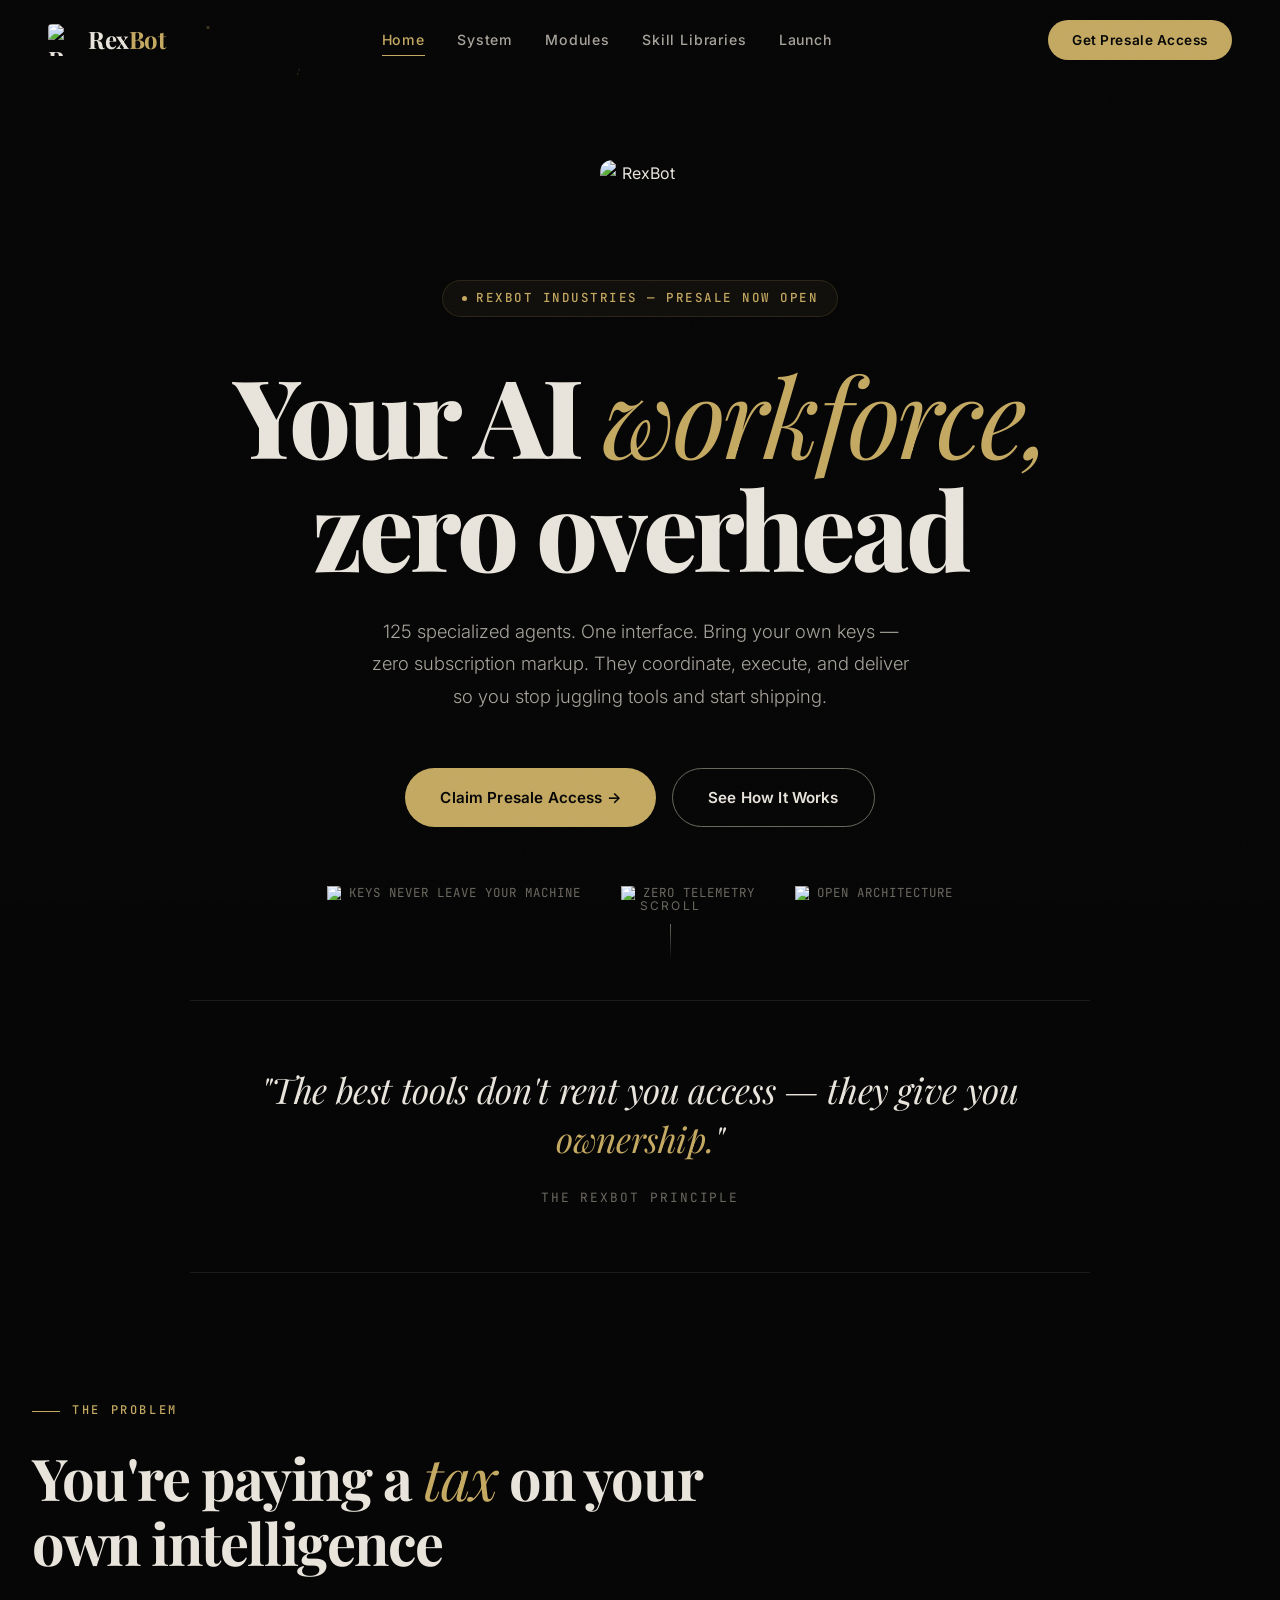
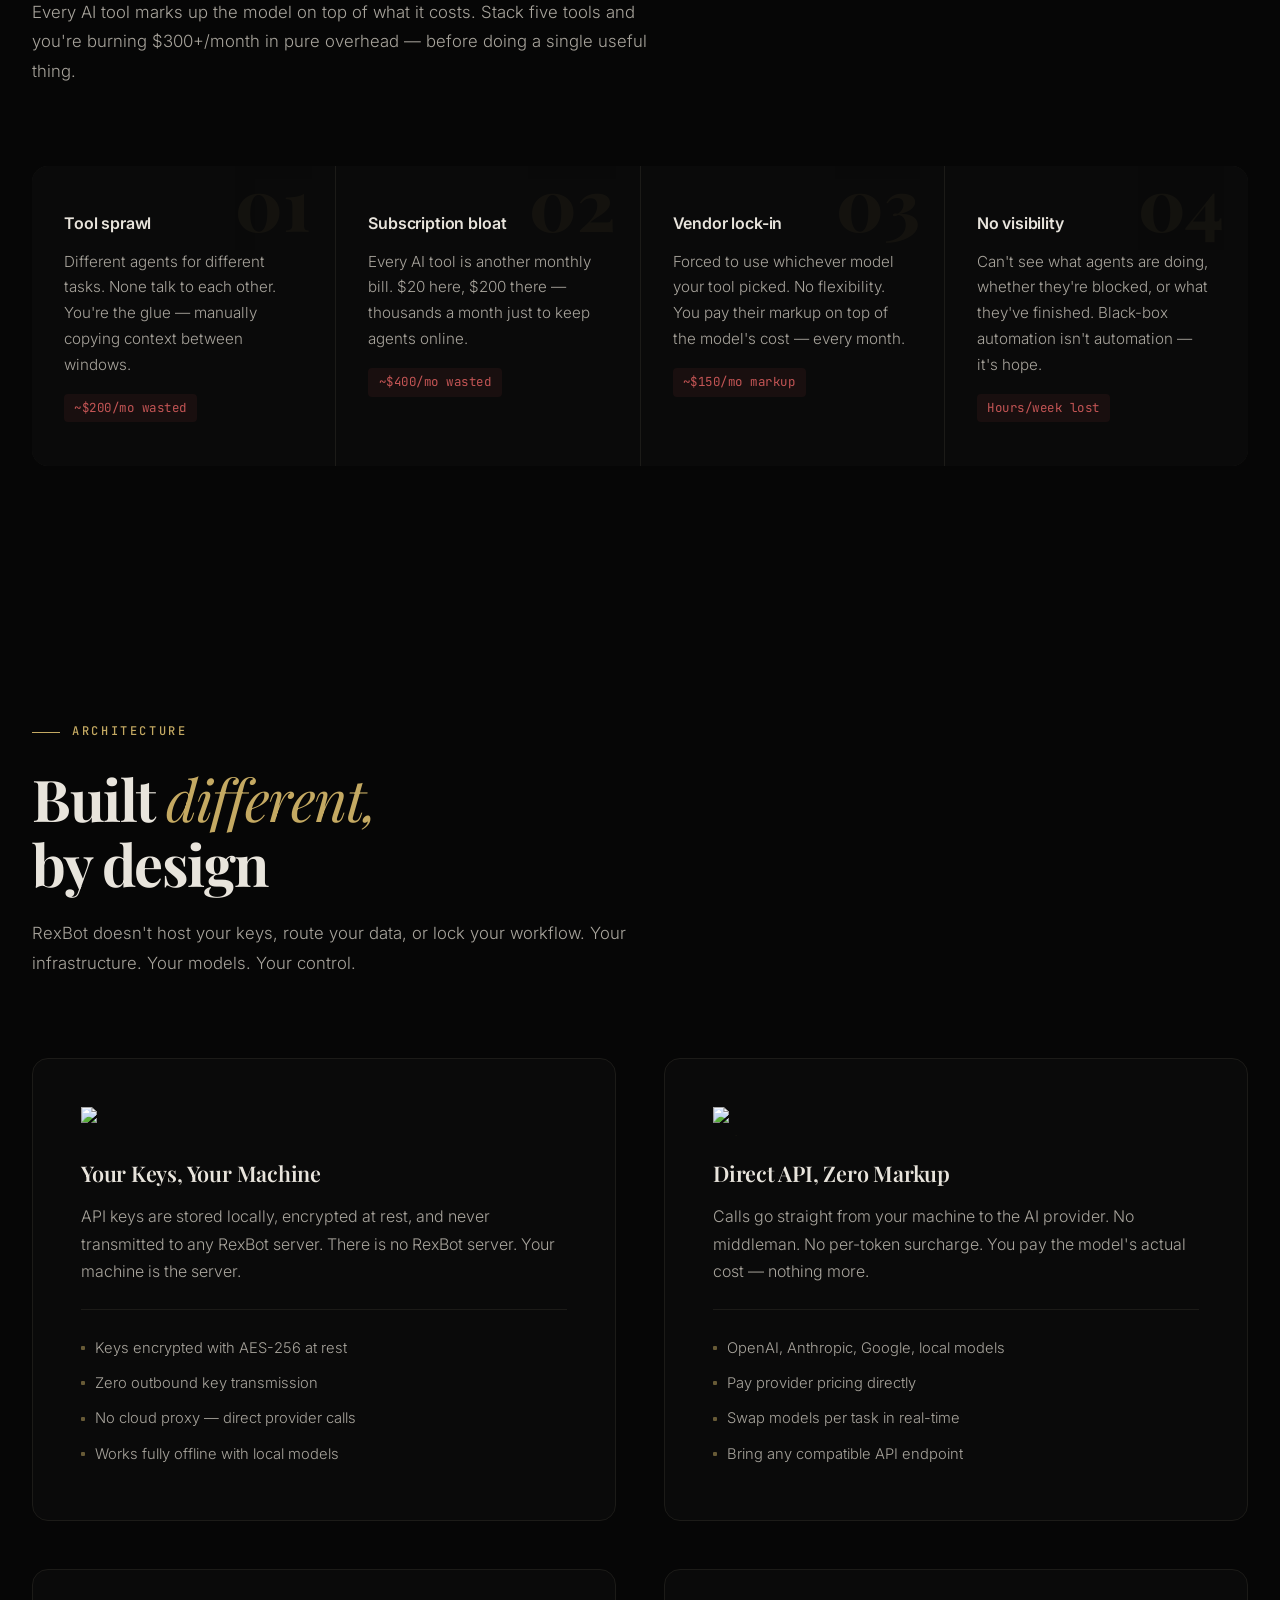
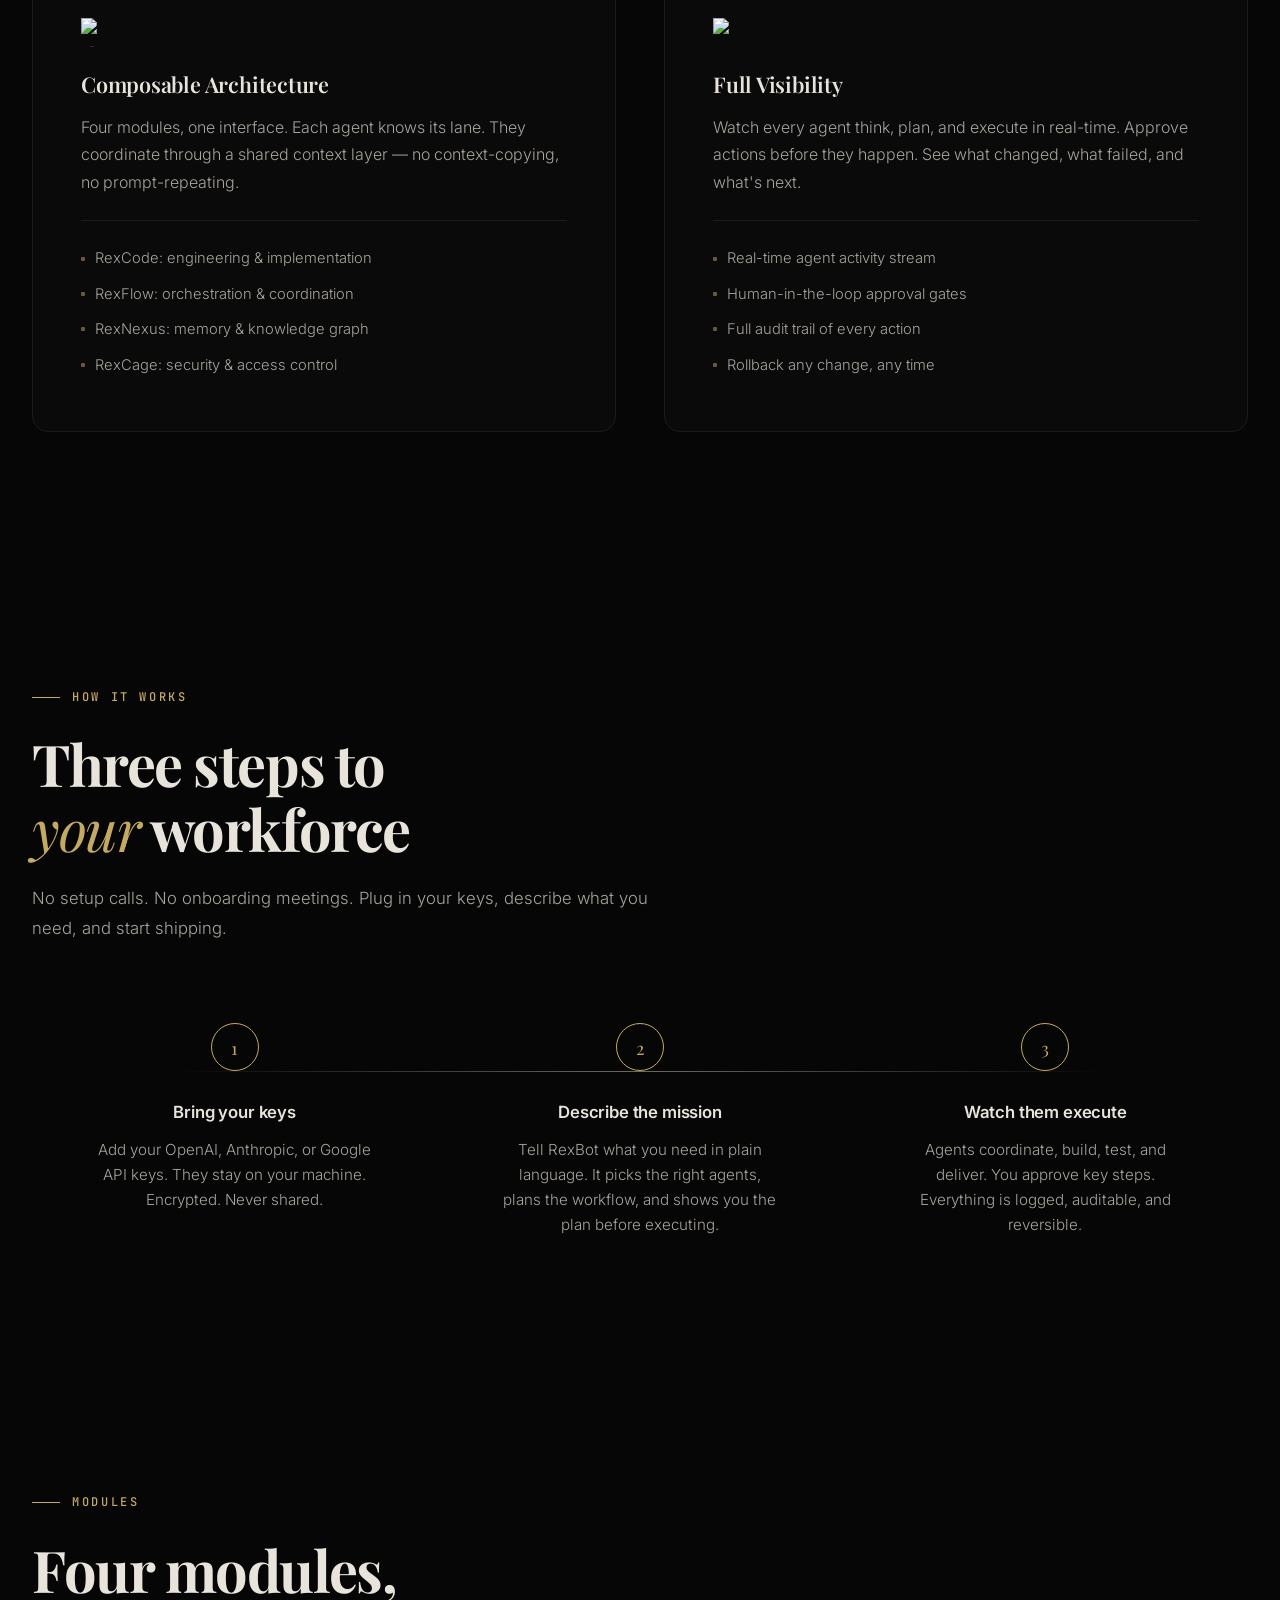
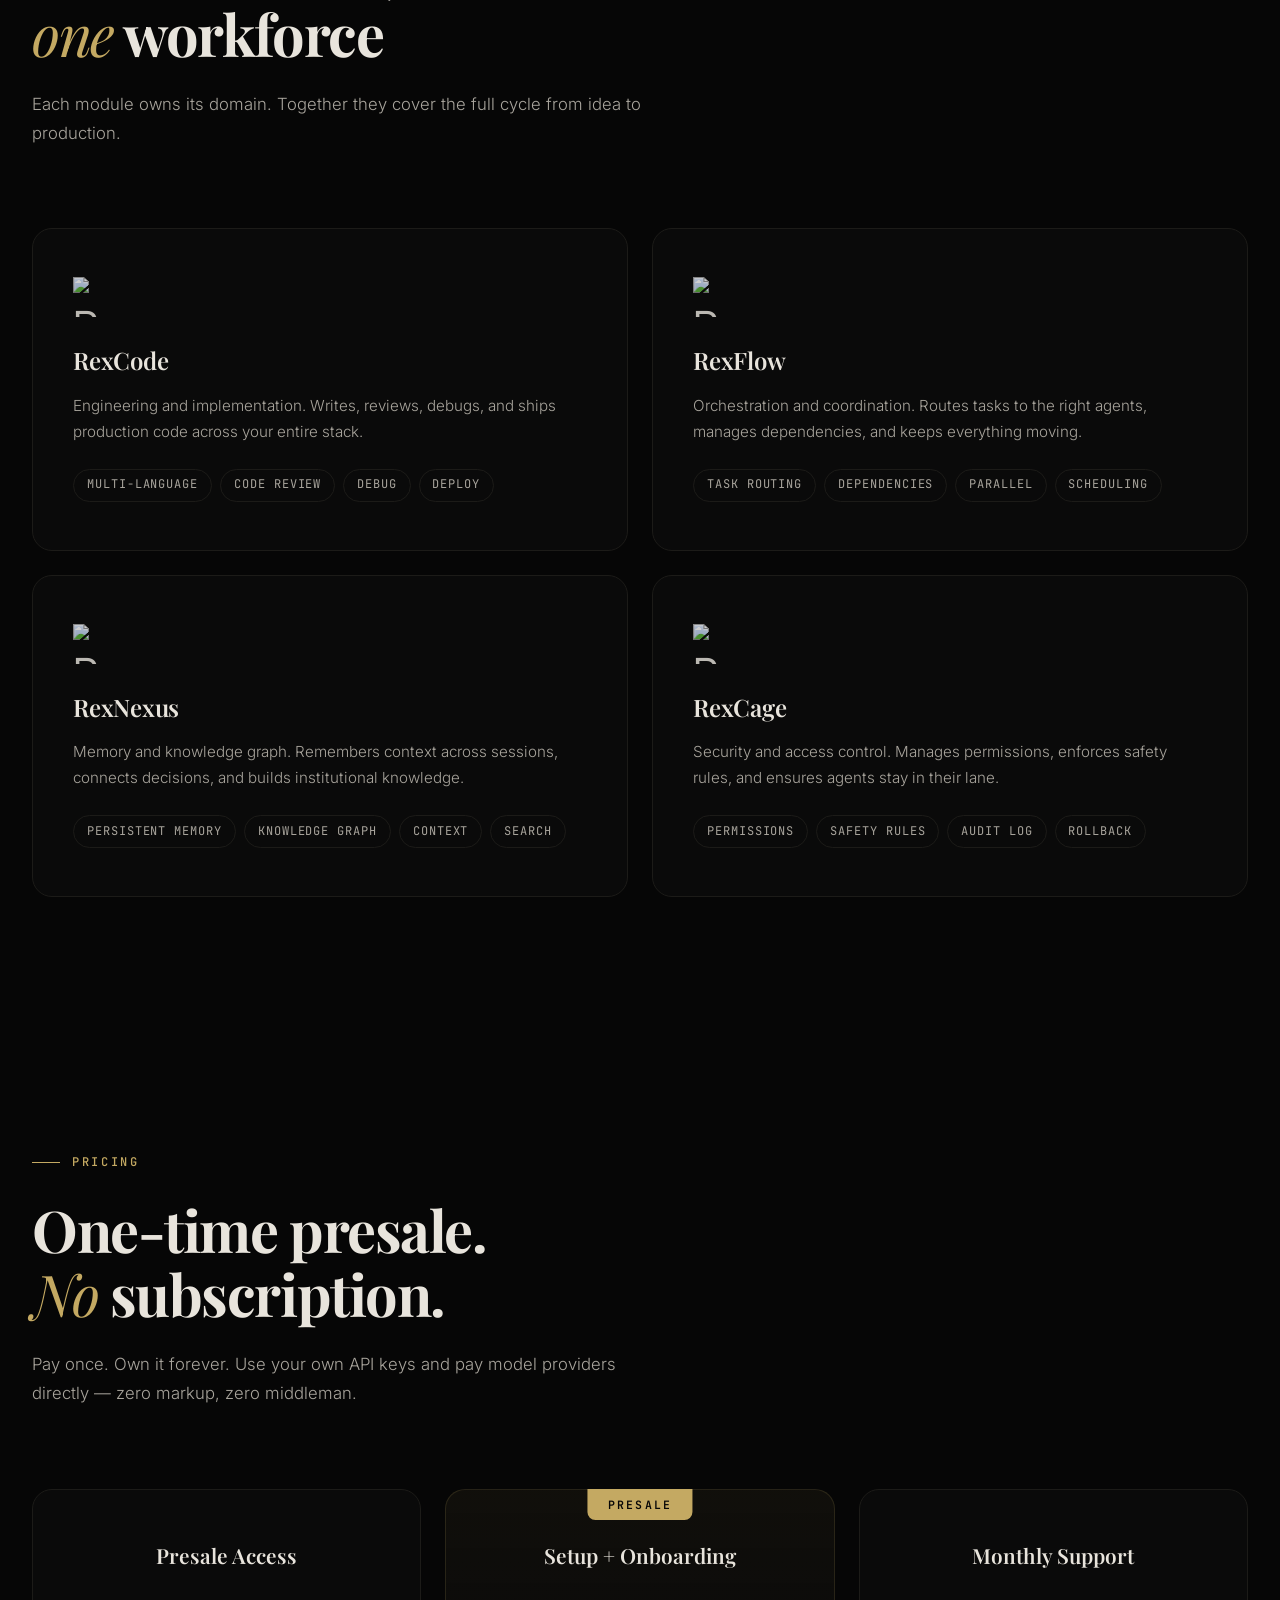
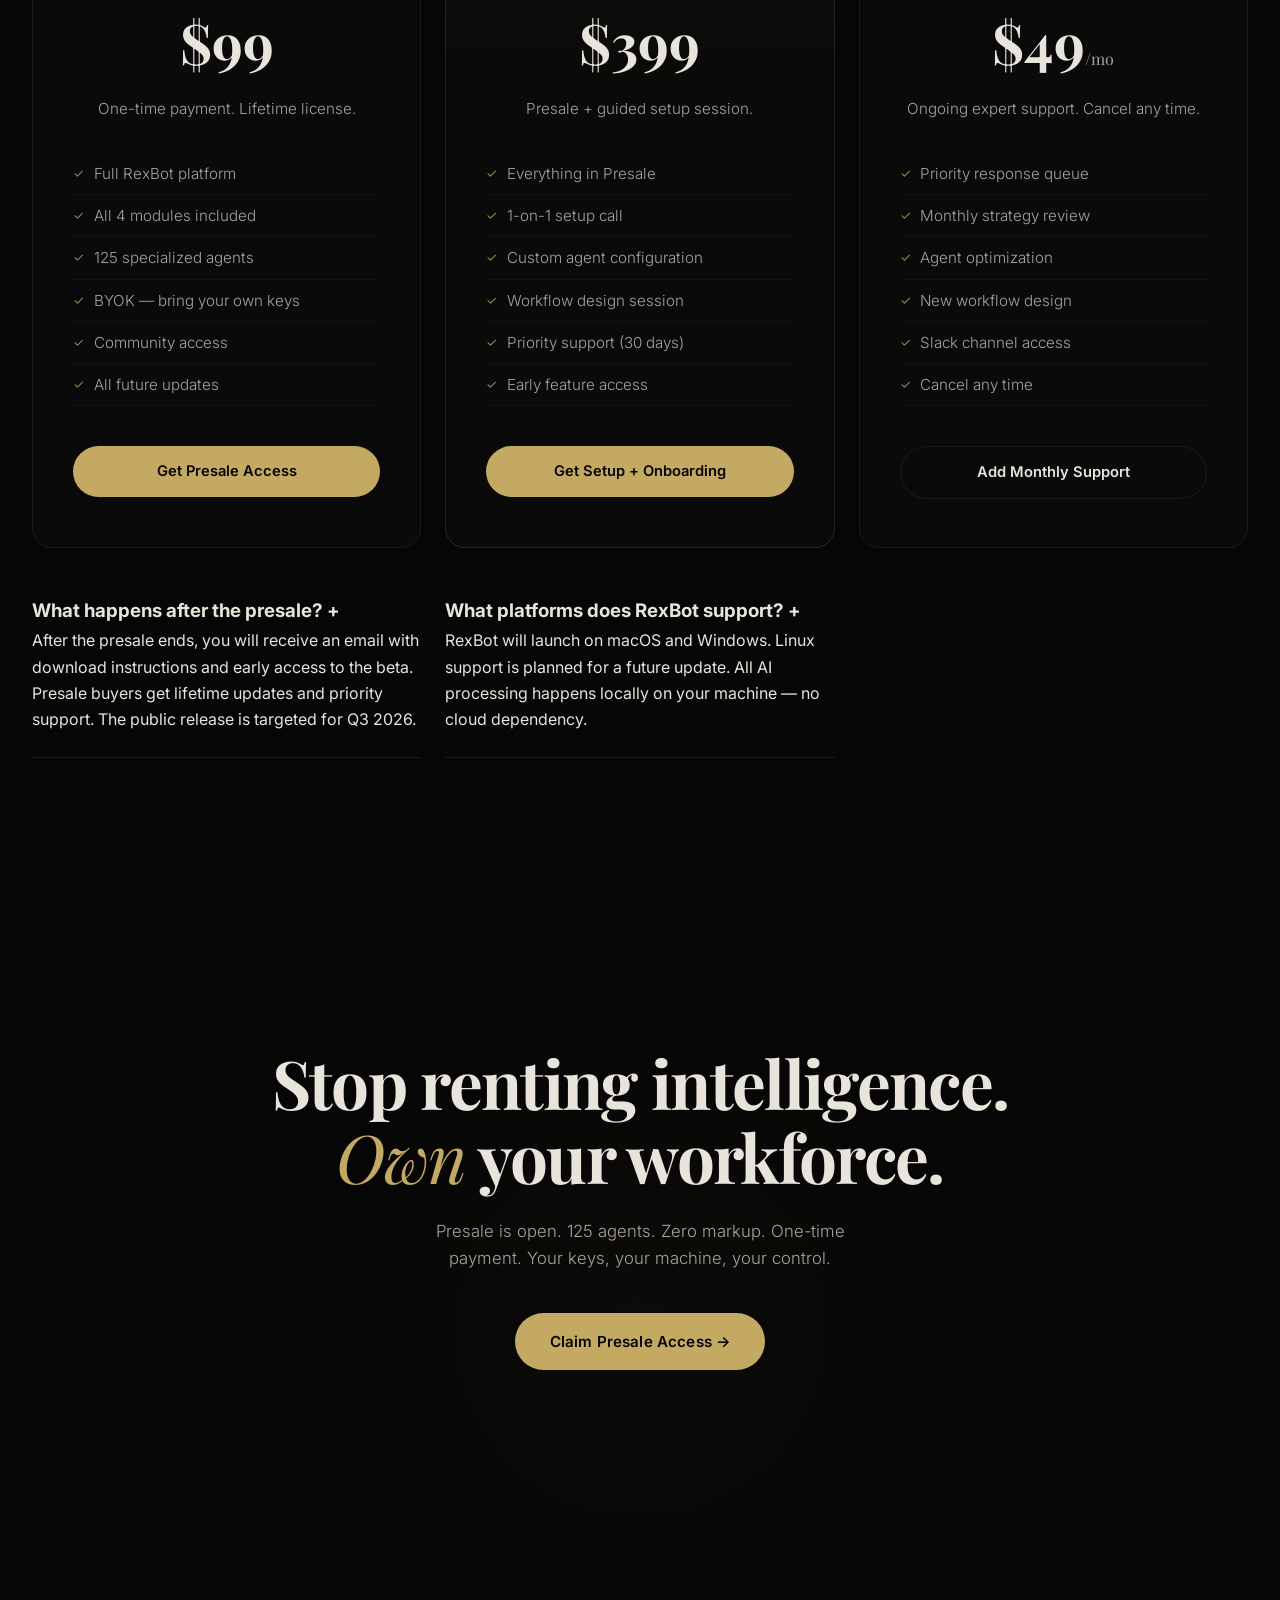
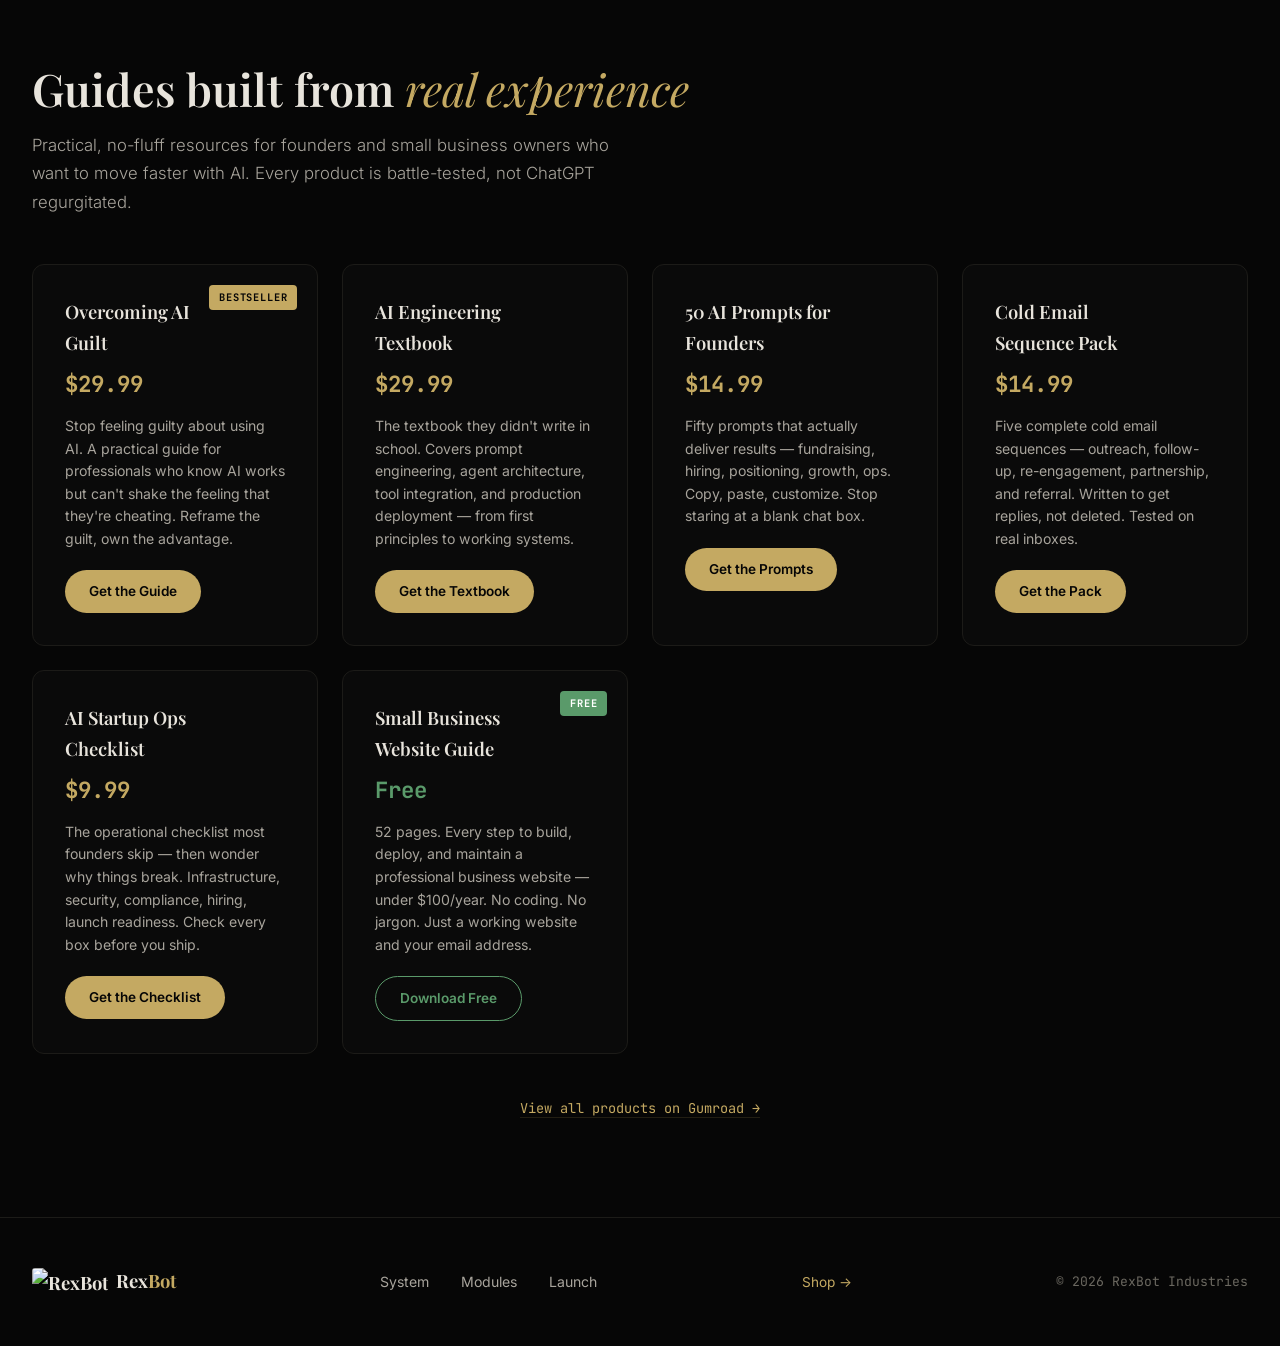
==== commit f4999564: "Update skill libraries page from v0.6 to v1.0 - Version labels: v0.6 → v1.0 across all 4 platforms -" ====
--- a/index.html
+++ b/index.html
@@ -285,7 +285,7 @@
   "@type":"SoftwareApplication",
   "name":"RexBot",
   "applicationCategory":"DeveloperApplication",
-  "description":"125 AI agents on your machine. No cloud. No middleman. Just your keys and your code.",
+  "description":"215 domain-deep skill playbooks across 4 platforms. 125 AI agents on your machine. No cloud. No middleman. Just your keys and your code.",
   "offers":{"@type":"Offer","price":"99","priceCurrency":"USD","availability":"https://schema.org/PreOrder"},
   "operatingSystem":"macOS, Windows"
 }
@@ -724,7 +724,7 @@
 <div class="module-hero" style="--module-accent:#c4a962">
 <div class="section-label reveal">Free Community Releases</div>
 <h1 class="reveal">Skill Libraries for<br><em>Every</em> Platform</h1>
-<p class="module-hero-sub reveal">185 deep operator playbooks. 22 profiles. 15 categories. Profile-first deployment, safety-forward defaults, and handoff-aware routing. Free, MIT-licensed, community-maintained by RexBot / Rex Hub.</p>
+<p class="module-hero-sub reveal">215 domain-deep operating playbooks. 24 profiles. 20 categories. Zero boilerplate — every skill is genuine domain expertise, including solo founder, legal, finance, vibe coding, and community skills. Free, MIT-licensed, community-maintained by RexBot / Rex Hub.</p>
 </div>
 
 <section style="padding-top:0">
@@ -737,11 +737,11 @@
 <div style="border:1px solid var(--warm-border);border-radius:16px;padding:2.5rem;background:var(--bg-card);position:relative;overflow:hidden" class="reveal">
 <div style="position:absolute;top:0;left:0;width:3px;height:100%;background:linear-gradient(to bottom,var(--gold),transparent);opacity:.3"></div>
 <div style="font-family:var(--font-mono);font-size:.75rem;letter-spacing:.15em;text-transform:uppercase;color:var(--gold);margin-bottom:.75rem">OpenClaw</div>
-<h3 style="font-family:var(--font-display);font-size:1.5rem;margin-bottom:.5rem">Generalist Skill Library <em>v0.6</em></h3>
-<p style="font-size:.9rem;color:var(--fg-muted);line-height:1.7;margin-bottom:1.5rem">The native release. 185 skills, 22 profiles, full OpenClaw tool patterns, slash commands, and profile-based deployment.</p>
+<h3 style="font-family:var(--font-display);font-size:1.5rem;margin-bottom:.5rem">Ultimate Skill Library <em>v1.0</em></h3>
+<p style="font-size:.9rem;color:var(--fg-muted);line-height:1.7;margin-bottom:1.5rem">The flagship release. 215 skills, 24 profiles, domain-deep operating playbooks with full OpenClaw tool patterns, slash commands, and profile-based deployment.</p>
 <div style="display:flex;gap:.75rem;flex-wrap:wrap;margin-bottom:1.25rem">
-<span style="font-family:var(--font-mono);font-size:.72rem;color:var(--fg-dim);background:var(--gold-soft);padding:.25rem .6rem;border-radius:4px;border:1px solid var(--gold-mid)">185 skills</span>
-<span style="font-family:var(--font-mono);font-size:.72rem;color:var(--fg-dim);background:var(--gold-soft);padding:.25rem .6rem;border-radius:4px;border:1px solid var(--gold-mid)">22 profiles</span>
+<span style="font-family:var(--font-mono);font-size:.72rem;color:var(--fg-dim);background:var(--gold-soft);padding:.25rem .6rem;border-radius:4px;border:1px solid var(--gold-mid)">215 skills</span>
+<span style="font-family:var(--font-mono);font-size:.72rem;color:var(--fg-dim);background:var(--gold-soft);padding:.25rem .6rem;border-radius:4px;border:1px solid var(--gold-mid)">24 profiles</span>
 <span style="font-family:var(--font-mono);font-size:.72rem;color:var(--fg-dim);background:var(--gold-soft);padding:.25rem .6rem;border-radius:4px;border:1px solid var(--gold-mid)">OpenClaw-native</span>
 </div>
 <a href="https://github.com/reggierexai-design/skill-library-openclaw" target="_blank" style="display:inline-flex;align-items:center;gap:.5rem;padding:.65rem 1.5rem;border-radius:100px;font-weight:600;font-size:.85rem;background:var(--gold);color:var(--bg);text-decoration:none;letter-spacing:.02em">View on GitHub &rarr;</a>
@@ -750,11 +750,11 @@
 <div style="border:1px solid var(--warm-border);border-radius:16px;padding:2.5rem;background:var(--bg-card);position:relative;overflow:hidden" class="reveal reveal-delay-1">
 <div style="position:absolute;top:0;left:0;width:3px;height:100%;background:linear-gradient(to bottom,#4285f4,transparent);opacity:.3"></div>
 <div style="font-family:var(--font-mono);font-size:.75rem;letter-spacing:.15em;text-transform:uppercase;color:#4285f4;margin-bottom:.75rem">Google Antigravity</div>
-<h3 style="font-family:var(--font-display);font-size:1.5rem;margin-bottom:.5rem">Antigravity Skill Library <em>v0.6</em></h3>
-<p style="font-size:.9rem;color:var(--fg-muted);line-height:1.7;margin-bottom:1.5rem">Ported for Google's agent framework. Same depth, adapted tool patterns and integration points for Antigravity workflows.</p>
+<h3 style="font-family:var(--font-display);font-size:1.5rem;margin-bottom:.5rem">Antigravity Skill Library <em>v1.0</em></h3>
+<p style="font-size:.9rem;color:var(--fg-muted);line-height:1.7;margin-bottom:1.5rem">Ported for Google's agent framework. 215 skills with adapted tool patterns and integration points for Antigravity workflows.</p>
 <div style="display:flex;gap:.75rem;flex-wrap:wrap;margin-bottom:1.25rem">
-<span style="font-family:var(--font-mono);font-size:.72rem;color:var(--fg-dim);background:rgba(66,133,244,.06);padding:.25rem .6rem;border-radius:4px;border:1px solid rgba(66,133,244,.15)">185 skills</span>
-<span style="font-family:var(--font-mono);font-size:.72rem;color:var(--fg-dim);background:rgba(66,133,244,.06);padding:.25rem .6rem;border-radius:4px;border:1px solid rgba(66,133,244,.15)">22 profiles</span>
+<span style="font-family:var(--font-mono);font-size:.72rem;color:var(--fg-dim);background:rgba(66,133,244,.06);padding:.25rem .6rem;border-radius:4px;border:1px solid rgba(66,133,244,.15)">215 skills</span>
+<span style="font-family:var(--font-mono);font-size:.72rem;color:var(--fg-dim);background:rgba(66,133,244,.06);padding:.25rem .6rem;border-radius:4px;border:1px solid rgba(66,133,244,.15)">24 profiles</span>
 <span style="font-family:var(--font-mono);font-size:.72rem;color:var(--fg-dim);background:rgba(66,133,244,.06);padding:.25rem .6rem;border-radius:4px;border:1px solid rgba(66,133,244,.15)">Antigravity-native</span>
 </div>
 <a href="https://github.com/reggierexai-design/skill-library-antigravity" target="_blank" style="display:inline-flex;align-items:center;gap:.5rem;padding:.65rem 1.5rem;border-radius:100px;font-weight:600;font-size:.85rem;background:#4285f4;color:#fff;text-decoration:none;letter-spacing:.02em">View on GitHub &rarr;</a>
@@ -763,11 +763,11 @@
 <div style="border:1px solid var(--warm-border);border-radius:16px;padding:2.5rem;background:var(--bg-card);position:relative;overflow:hidden" class="reveal reveal-delay-2">
 <div style="position:absolute;top:0;left:0;width:3px;height:100%;background:linear-gradient(to bottom,#d97757,transparent);opacity:.3"></div>
 <div style="font-family:var(--font-mono);font-size:.75rem;letter-spacing:.15em;text-transform:uppercase;color:#d97757;margin-bottom:.75rem">Claude Code</div>
-<h3 style="font-family:var(--font-display);font-size:1.5rem;margin-bottom:.5rem">Claude Code Skill Library <em>v0.6</em></h3>
-<p style="font-size:.9rem;color:var(--fg-muted);line-height:1.7;margin-bottom:1.5rem">Ported for Anthropic's CLI agent. Adapted skill anatomy, slash commands, and tool patterns for Claude Code workflows.</p>
+<h3 style="font-family:var(--font-display);font-size:1.5rem;margin-bottom:.5rem">Claude Code Skill Library <em>v1.0</em></h3>
+<p style="font-size:.9rem;color:var(--fg-muted);line-height:1.7;margin-bottom:1.5rem">Ported for Anthropic's CLI agent. 215 skills with adapted anatomy, slash commands, and tool patterns for Claude Code workflows.</p>
 <div style="display:flex;gap:.75rem;flex-wrap:wrap;margin-bottom:1.25rem">
-<span style="font-family:var(--font-mono);font-size:.72rem;color:var(--fg-dim);background:rgba(217,119,87,.06);padding:.25rem .6rem;border-radius:4px;border:1px solid rgba(217,119,87,.15)">185 skills</span>
-<span style="font-family:var(--font-mono);font-size:.72rem;color:var(--fg-dim);background:rgba(217,119,87,.06);padding:.25rem .6rem;border-radius:4px;border:1px solid rgba(217,119,87,.15)">22 profiles</span>
+<span style="font-family:var(--font-mono);font-size:.72rem;color:var(--fg-dim);background:rgba(217,119,87,.06);padding:.25rem .6rem;border-radius:4px;border:1px solid rgba(217,119,87,.15)">215 skills</span>
+<span style="font-family:var(--font-mono);font-size:.72rem;color:var(--fg-dim);background:rgba(217,119,87,.06);padding:.25rem .6rem;border-radius:4px;border:1px solid rgba(217,119,87,.15)">24 profiles</span>
 <span style="font-family:var(--font-mono);font-size:.72rem;color:var(--fg-dim);background:rgba(217,119,87,.06);padding:.25rem .6rem;border-radius:4px;border:1px solid rgba(217,119,87,.15)">Claude Code-native</span>
 </div>
 <a href="https://github.com/reggierexai-design/skill-library-claude-code" target="_blank" style="display:inline-flex;align-items:center;gap:.5rem;padding:.65rem 1.5rem;border-radius:100px;font-weight:600;font-size:.85rem;background:#d97757;color:#fff;text-decoration:none;letter-spacing:.02em">View on GitHub &rarr;</a>
@@ -776,11 +776,11 @@
 <div style="border:1px solid var(--warm-border);border-radius:16px;padding:2.5rem;background:var(--bg-card);position:relative;overflow:hidden" class="reveal reveal-delay-3">
 <div style="position:absolute;top:0;left:0;width:3px;height:100%;background:linear-gradient(to bottom,#10a37f,transparent);opacity:.3"></div>
 <div style="font-family:var(--font-mono);font-size:.75rem;letter-spacing:.15em;text-transform:uppercase;color:#10a37f;margin-bottom:.75rem">OpenAI Codex</div>
-<h3 style="font-family:var(--font-display);font-size:1.5rem;margin-bottom:.5rem">Codex Skill Library <em>v0.6</em></h3>
-<p style="font-size:.9rem;color:var(--fg-muted);line-height:1.7;margin-bottom:1.5rem">Ported for OpenAI's Codex agent. Adapted skill anatomy, integration points, and tool patterns for Codex workflows.</p>
+<h3 style="font-family:var(--font-display);font-size:1.5rem;margin-bottom:.5rem">Codex Skill Library <em>v1.0</em></h3>
+<p style="font-size:.9rem;color:var(--fg-muted);line-height:1.7;margin-bottom:1.5rem">Ported for OpenAI's Codex agent. 215 skills with adapted anatomy, integration points, and tool patterns for Codex workflows.</p>
 <div style="display:flex;gap:.75rem;flex-wrap:wrap;margin-bottom:1.25rem">
-<span style="font-family:var(--font-mono);font-size:.72rem;color:var(--fg-dim);background:rgba(16,163,127,.06);padding:.25rem .6rem;border-radius:4px;border:1px solid rgba(16,163,127,.15)">185 skills</span>
-<span style="font-family:var(--font-mono);font-size:.72rem;color:var(--fg-dim);background:rgba(16,163,127,.06);padding:.25rem .6rem;border-radius:4px;border:1px solid rgba(16,163,127,.15)">22 profiles</span>
+<span style="font-family:var(--font-mono);font-size:.72rem;color:var(--fg-dim);background:rgba(16,163,127,.06);padding:.25rem .6rem;border-radius:4px;border:1px solid rgba(16,163,127,.15)">215 skills</span>
+<span style="font-family:var(--font-mono);font-size:.72rem;color:var(--fg-dim);background:rgba(16,163,127,.06);padding:.25rem .6rem;border-radius:4px;border:1px solid rgba(16,163,127,.15)">24 profiles</span>
 <span style="font-family:var(--font-mono);font-size:.72rem;color:var(--fg-dim);background:rgba(16,163,127,.06);padding:.25rem .6rem;border-radius:4px;border:1px solid rgba(16,163,127,.15)">Codex-native</span>
 </div>
 <a href="https://github.com/reggierexai-design/skill-library-codex" target="_blank" style="display:inline-flex;align-items:center;gap:.5rem;padding:.65rem 1.5rem;border-radius:100px;font-weight:600;font-size:.85rem;background:#10a37f;color:#fff;text-decoration:none;letter-spacing:.02em">View on GitHub &rarr;</a>
@@ -792,11 +792,11 @@
 <section style="padding-top:2rem;padding-bottom:4rem;max-width:var(--content-max);margin:0 auto;text-align:center">
 <div class="section-label reveal" style="justify-content:center">What's inside</div>
 <h2 class="reveal" style="text-align:center">Built for <em>operators</em>, not tourists</h2>
-<p class="reveal" style="color:var(--fg-muted);line-height:1.8;max-width:640px;margin:0 auto 2rem">Every skill follows the same deep anatomy: Purpose, Use/Avoid, Inputs, Operating Rules, Tool Pattern, Expanded Workflow, Output Contract, Failure Modes, Handoff Cues, Quality Bar. Not a prompt pack &mdash; an operator playbook.</p>
+<p class="reveal" style="color:var(--fg-muted);line-height:1.8;max-width:640px;margin:0 auto 2rem">Every skill follows the same deep anatomy: Purpose, Use/Avoid, Inputs, Operating Rules, Tool Pattern, Expanded Workflow, Output Contract, Failure Modes, Handoff Cues, Quality Bar. Not a prompt pack &mdash; a domain-deep operating playbook with zero filler.</p>
 <div style="display:grid;grid-template-columns:repeat(3,1fr);gap:1px;background:var(--warm-border);border-radius:12px;overflow:hidden;max-width:700px;margin:0 auto">
-<div style="background:var(--bg-card);padding:1.5rem;text-align:center"><div style="font-family:var(--font-display);font-size:2rem;color:var(--gold);font-weight:700">185</div><div style="font-family:var(--font-mono);font-size:.72rem;color:var(--fg-dim);letter-spacing:.1em;text-transform:uppercase;margin-top:.25rem">Skills</div></div>
-<div style="background:var(--bg-card);padding:1.5rem;text-align:center"><div style="font-family:var(--font-display);font-size:2rem;color:var(--gold);font-weight:700">22</div><div style="font-family:var(--font-mono);font-size:.72rem;color:var(--fg-dim);letter-spacing:.1em;text-transform:uppercase;margin-top:.25rem">Profiles</div></div>
-<div style="background:var(--bg-card);padding:1.5rem;text-align:center"><div style="font-family:var(--font-display);font-size:2rem;color:var(--gold);font-weight:700">619</div><div style="font-family:var(--font-mono);font-size:.72rem;color:var(--fg-dim);letter-spacing:.1em;text-transform:uppercase;margin-top:.25rem">Avg words/skill</div></div>
+<div style="background:var(--bg-card);padding:1.5rem;text-align:center"><div style="font-family:var(--font-display);font-size:2rem;color:var(--gold);font-weight:700">215</div><div style="font-family:var(--font-mono);font-size:.72rem;color:var(--fg-dim);letter-spacing:.1em;text-transform:uppercase;margin-top:.25rem">Skills</div></div>
+<div style="background:var(--bg-card);padding:1.5rem;text-align:center"><div style="font-family:var(--font-display);font-size:2rem;color:var(--gold);font-weight:700">24</div><div style="font-family:var(--font-mono);font-size:.72rem;color:var(--fg-dim);letter-spacing:.1em;text-transform:uppercase;margin-top:.25rem">Profiles</div></div>
+<div style="background:var(--bg-card);padding:1.5rem;text-align:center"><div style="font-family:var(--font-display);font-size:2rem;color:var(--gold);font-weight:700">684</div><div style="font-family:var(--font-mono);font-size:.72rem;color:var(--fg-dim);letter-spacing:.1em;text-transform:uppercase;margin-top:.25rem">Avg words/skill</div></div>
 </div>
 </section>
 
